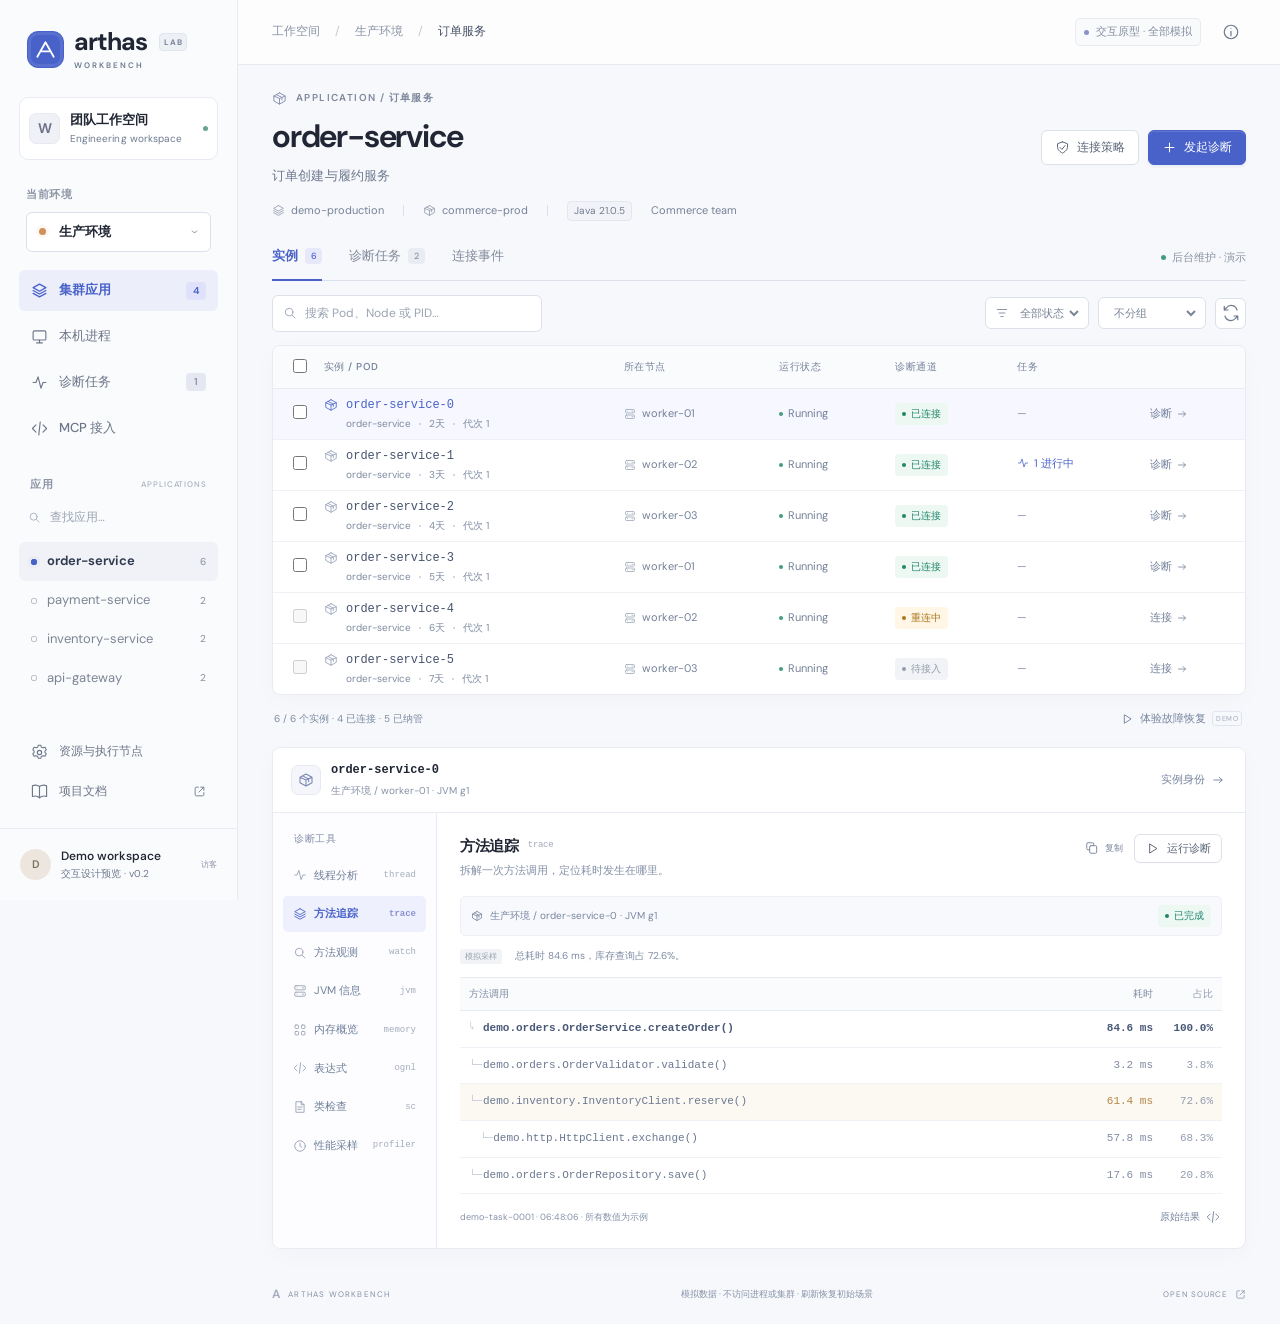
==== ui-prototype/index.html @ f707ab54 "feat: redesign environment-aware diagnostic prototype" ====
<!doctype html>
<html lang="zh-CN">
  <head>
    <meta charset="utf-8" />
    <meta name="viewport" content="width=device-width, initial-scale=1" />
    <meta name="theme-color" content="#f7f8fb" />
    <meta
      name="description"
      content="Arthas Workbench 交互设计原型。多环境 Java 诊断、Pod 连接维护与并行任务。所有数据及操作均为模拟。"
    />
    <meta
      http-equiv="Content-Security-Policy"
      content="default-src 'none'; script-src 'self'; style-src 'self'; font-src 'self'; img-src 'self' data:; connect-src 'none'; base-uri 'none'; form-action 'none'"
    />
    <title>Arthas Workbench · 应用诊断工作台</title>
    <link
      rel="icon"
      href="data:image/svg+xml,%3Csvg xmlns='http://www.w3.org/2000/svg' viewBox='0 0 40 40'%3E%3Crect width='40' height='40' rx='11' fill='%23525cda'/%3E%3Cpath d='m10 27 10-17 10 17M15 20h10' fill='none' stroke='white' stroke-width='3' stroke-linecap='round' stroke-linejoin='round'/%3E%3C/svg%3E"
    />
    <link rel="stylesheet" href="./style.css" />
    <script src="./model.js" defer></script>
    <script src="./app.js" defer></script>
  </head>
  <body>
    <svg
      class="icon-definitions"
      xmlns="http://www.w3.org/2000/svg"
      aria-hidden="true"
    >
      <defs>
        <symbol id="i-grid" viewBox="0 0 24 24">
          <rect x="3.5" y="3.5" width="6" height="6" rx="1.5" />
          <rect x="14.5" y="3.5" width="6" height="6" rx="1.5" />
          <rect x="3.5" y="14.5" width="6" height="6" rx="1.5" />
          <rect x="14.5" y="14.5" width="6" height="6" rx="1.5" />
        </symbol>
        <symbol id="i-layers" viewBox="0 0 24 24">
          <path d="m12 3 9 5-9 5-9-5 9-5Zm-9 9 9 5 9-5M3 16l9 5 9-5" />
        </symbol>
        <symbol id="i-monitor" viewBox="0 0 24 24">
          <rect x="3" y="4" width="18" height="13" rx="2" />
          <path d="M8 21h8m-4-4v4" />
        </symbol>
        <symbol id="i-activity" viewBox="0 0 24 24">
          <path d="M3 12h4l3-8 4 16 3-8h4" />
        </symbol>
        <symbol id="i-link" viewBox="0 0 24 24">
          <path
            d="m10 13 4-4m-6 7-1 1a4.2 4.2 0 0 1-6-6l4-4a4.2 4.2 0 0 1 6 0m2 2 1-1a4.2 4.2 0 0 1 6 6l-4 4a4.2 4.2 0 0 1-6 0"
            transform="translate(1 -1)"
          />
        </symbol>
        <symbol id="i-settings" viewBox="0 0 24 24">
          <path
            d="m10 3-.8 3-2.7 1-2.9-.8-2 3.6 2.1 2.2v2l-2.1 2.2 2 3.6 2.9-.8 2.7 1 .8 3h4l.8-3 2.7-1 2.9.8 2-3.6-2.1-2.2v-2l2.1-2.2-2-3.6-2.9.8-2.7-1L14 3Z"
            transform="translate(1 -1) scale(.92)"
          />
          <circle cx="12" cy="12" r="3" />
        </symbol>
        <symbol id="i-search" viewBox="0 0 24 24">
          <circle cx="10.5" cy="10.5" r="6.5" />
          <path d="m16 16 4.5 4.5" />
        </symbol>
        <symbol id="i-chevron" viewBox="0 0 24 24">
          <path d="m8 10 4 4 4-4" />
        </symbol>
        <symbol id="i-arrow" viewBox="0 0 24 24">
          <path d="M5 12h14m-5-5 5 5-5 5" />
        </symbol>
        <symbol id="i-external" viewBox="0 0 24 24">
          <path
            d="M14 4h6v6m0-6-9 9m-1-9H6a2 2 0 0 0-2 2v12a2 2 0 0 0 2 2h12a2 2 0 0 0 2-2v-4"
          />
        </symbol>
        <symbol id="i-plus" viewBox="0 0 24 24">
          <path d="M12 5v14M5 12h14" />
        </symbol>
        <symbol id="i-play" viewBox="0 0 24 24">
          <path d="m8 5 11 7-11 7Z" />
        </symbol>
        <symbol id="i-close" viewBox="0 0 24 24">
          <path d="m6 6 12 12M6 18 18 6" />
        </symbol>
        <symbol id="i-refresh" viewBox="0 0 24 24">
          <path
            d="M20 8a8 8 0 0 0-14-3L3 8m0-5v5h5m-4 8a8 8 0 0 0 14 3l3-3m0 5v-5h-5"
          />
        </symbol>
        <symbol id="i-check" viewBox="0 0 24 24">
          <path d="m5 12 4 4L19 6" />
        </symbol>
        <symbol id="i-copy" viewBox="0 0 24 24">
          <rect x="8" y="8" width="12" height="13" rx="2" />
          <path d="M15 8V5a2 2 0 0 0-2-2H5a2 2 0 0 0-2 2v8a2 2 0 0 0 2 2h3" />
        </symbol>
        <symbol id="i-box" viewBox="0 0 24 24">
          <path
            d="m12 3 9 5v8l-9 5-9-5V8l9-5Zm0 9v9M3 8l9 4 9-4M7 5.8l9 4.7v4"
          />
        </symbol>
        <symbol id="i-server" viewBox="0 0 24 24">
          <rect x="3" y="3" width="18" height="7" rx="2" />
          <rect x="3" y="14" width="18" height="7" rx="2" />
          <path d="M7 6.5h.01M7 17.5h.01M16 6.5h2M16 17.5h2" />
        </symbol>
        <symbol id="i-clock" viewBox="0 0 24 24">
          <circle cx="12" cy="12" r="9" />
          <path d="M12 7v5l3 2" />
        </symbol>
        <symbol id="i-code" viewBox="0 0 24 24">
          <path d="m7 7-5 5 5 5m10-10 5 5-5 5m-4-14-2 18" />
        </symbol>
        <symbol id="i-file" viewBox="0 0 24 24">
          <path d="M14 3H5v18h14V8l-5-5Zm0 0v5h5M8 12h8m-8 4h6" />
        </symbol>
        <symbol id="i-shield" viewBox="0 0 24 24">
          <path d="m12 3 8 3v6c0 5-8 9-8 9s-8-4-8-9V6l8-3Z" />
          <path d="m8 12 3 3 5-6" />
        </symbol>
        <symbol id="i-info" viewBox="0 0 24 24">
          <circle cx="12" cy="12" r="9" />
          <path d="M12 11v6m0-10h.01" />
        </symbol>
        <symbol id="i-menu" viewBox="0 0 24 24">
          <path d="M4 6h16M4 12h16M4 18h16" />
        </symbol>
        <symbol id="i-filter" viewBox="0 0 24 24">
          <path d="M4 6h16M7 12h10m-7 6h4" />
        </symbol>
        <symbol id="i-stop" viewBox="0 0 24 24">
          <rect x="6" y="6" width="12" height="12" rx="2" />
        </symbol>
        <symbol id="i-book" viewBox="0 0 24 24">
          <path
            d="M12 5v16m0-16C8 2 4 3 2 4v15c3-1 7-1 10 2 3-3 7-3 10-2V4c-2-1-6-2-10 1Z"
          />
        </symbol>
      </defs>
    </svg>
    <a class="skip-link" href="#main">跳到工作区</a>
    <button
      id="nav-scrim"
      class="nav-scrim"
      aria-label="关闭导航"
      hidden
    ></button>
    <aside class="sidebar" id="sidebar" aria-label="工作台导航">
      <a class="brand" href="./index.html" aria-label="Arthas Workbench 首页"
        ><span class="brand-mark"
          ><svg viewBox="0 0 32 32" aria-hidden="true">
            <path d="m7 24 9-16 9 16M11 18h10" /></svg></span
        ><span>arthas<span class="brand-caption">WORKBENCH</span></span
        ><span class="brand-beta">LAB</span></a
      >
      <div class="workspace-select">
        <span class="workspace-avatar">W</span>
        <div>
          <strong>团队工作空间</strong><span>Engineering workspace</span>
        </div>
        <span class="workspace-dot"></span>
      </div>
      <div class="environment-block">
        <label for="environment">当前环境</label>
        <div class="environment-control">
          <span id="environment-dot" class="env-dot"></span
          ><select id="environment" aria-label="切换环境">
            <option value="production">生产环境</option>
            <option value="staging">预发环境</option>
            <option value="development">开发环境</option></select
          ><svg class="icon" aria-hidden="true"><use href="#i-chevron" /></svg>
        </div>
      </div>
      <nav class="primary-nav" aria-label="主要功能">
        <button
          data-page="workspace"
          class="nav-item active"
          aria-current="page"
        >
          <svg class="icon" aria-hidden="true"><use href="#i-layers" /></svg
          ><span>集群应用</span><span class="nav-count">4</span>
        </button>
        <button data-page="local" class="nav-item">
          <svg class="icon" aria-hidden="true"><use href="#i-monitor" /></svg
          ><span>本机进程</span>
        </button>
        <button data-page="tasks" class="nav-item">
          <svg class="icon" aria-hidden="true"><use href="#i-activity" /></svg
          ><span>诊断任务</span
          ><span class="nav-count" id="global-task-count">1</span>
        </button>
        <button data-page="mcp" class="nav-item">
          <svg class="icon" aria-hidden="true"><use href="#i-code" /></svg
          ><span>MCP 接入</span>
        </button>
      </nav>
      <div class="app-navigation" id="app-navigation">
        <div class="sidebar-label">应用 <span>APPLICATIONS</span></div>
        <label class="app-search"
          ><svg class="icon" aria-hidden="true"><use href="#i-search" /></svg
          ><input id="app-search" placeholder="查找应用…" aria-label="查找应用"
        /></label>
        <nav id="app-list" aria-label="当前环境的应用"></nav>
      </div>
      <div class="sidebar-bottom">
        <button class="nav-item" data-page="settings">
          <svg class="icon" aria-hidden="true"><use href="#i-settings" /></svg
          ><span>资源与执行节点</span></button
        ><a
          class="nav-item"
          href="https://github.com/yy568821795-max/arthas-workbench"
          target="_blank"
          rel="noopener noreferrer"
          ><svg class="icon" aria-hidden="true"><use href="#i-book" /></svg
          ><span>项目文档</span
          ><svg class="icon small" aria-hidden="true">
            <use href="#i-external" /></svg
        ></a>
        <div class="profile">
          <span class="avatar">D</span>
          <div>
            <strong>Demo workspace</strong><span>交互设计预览 · v0.2</span>
          </div>
          <span class="profile-badge">访客</span>
        </div>
      </div>
    </aside>
    <div class="shell">
      <header class="topbar">
        <button
          class="icon-button mobile-menu"
          id="mobile-menu"
          aria-label="打开导航"
          aria-expanded="false"
          aria-controls="sidebar"
        >
          <svg class="icon"><use href="#i-menu" /></svg>
        </button>
        <div class="breadcrumbs">
          <span>工作空间</span><span class="crumb-separator">/</span
          ><span id="breadcrumb-context">生产环境</span
          ><span class="crumb-separator">/</span
          ><strong id="breadcrumb-page">订单服务</strong>
        </div>
        <div class="topbar-right">
          <span class="preview-tag"><span></span>交互原型 · 全部模拟</span
          ><button
            class="icon-button"
            id="about-button"
            aria-label="查看原型说明"
            title="原型说明"
          >
            <svg class="icon" aria-hidden="true"><use href="#i-info" /></svg>
          </button>
        </div>
      </header>
      <main id="main" tabindex="-1">
        <section id="workspace-page" class="page">
          <div class="page-heading">
            <div>
              <div class="eyebrow">
                <span class="app-symbol"
                  ><svg class="icon" aria-hidden="true">
                    <use href="#i-box" /></svg></span
                ><span id="application-category">APPLICATION / 订单服务</span>
              </div>
              <h1 id="application-name">order-service</h1>
              <p id="application-description">订单创建、履约与交易流转</p>
            </div>
            <div class="heading-actions">
              <button class="button secondary" id="local-scan-button" hidden>
                <svg class="icon" aria-hidden="true">
                  <use href="#i-refresh" /></svg
                >扫描进程</button
              ><button class="button secondary" id="policy-button">
                <svg class="icon" aria-hidden="true">
                  <use href="#i-shield" /></svg
                >连接策略</button
              ><button class="button primary" id="diagnose-button">
                <svg class="icon" aria-hidden="true"><use href="#i-plus" /></svg
                >发起诊断
              </button>
            </div>
          </div>
          <div class="application-meta" id="application-meta"></div>
          <div class="section-tabs" role="tablist" aria-label="应用内容">
            <button
              id="tab-instances"
              role="tab"
              aria-selected="true"
              aria-controls="instances-panel"
              data-tab="instances"
            >
              实例<span id="pod-count" class="tab-count">6</span></button
            ><button
              id="tab-tasks"
              role="tab"
              aria-selected="false"
              aria-controls="application-tasks-panel"
              tabindex="-1"
              data-tab="tasks"
            >
              诊断任务<span id="app-task-count" class="tab-count"
                >2</span
              ></button
            ><button
              id="tab-events"
              role="tab"
              aria-selected="false"
              aria-controls="events-panel"
              tabindex="-1"
              data-tab="events"
            >
              连接事件</button
            ><span class="tabs-note"
              ><span class="status-dot green"></span>后台维护 · 演示</span
            >
          </div>
          <section
            id="instances-panel"
            role="tabpanel"
            aria-labelledby="tab-instances"
          >
            <div class="instance-toolbar">
              <label class="search-field"
                ><svg class="icon" aria-hidden="true">
                  <use href="#i-search" /></svg
                ><input
                  id="pod-search"
                  placeholder="搜索 Pod、Node 或 PID…"
                  aria-label="搜索实例"
              /></label>
              <div class="toolbar-right">
                <label class="compact-select"
                  ><svg class="icon" aria-hidden="true">
                    <use href="#i-filter" /></svg
                  ><select id="channel-filter" aria-label="筛选连接状态">
                    <option value="all">全部状态</option>
                    <option value="ready">已连接</option>
                    <option value="reconnecting">重连中</option>
                    <option value="discovered">待接入</option>
                  </select></label
                ><label class="compact-select"
                  ><select id="node-group" aria-label="实例分组">
                    <option value="none">不分组</option>
                    <option value="node">按 Node 分组</option>
                  </select></label
                ><button
                  class="icon-button"
                  id="refresh-button"
                  aria-label="刷新模拟实例"
                  title="刷新模拟实例"
                >
                  <svg class="icon" aria-hidden="true">
                    <use href="#i-refresh" />
                  </svg>
                </button>
              </div>
            </div>
            <div class="instance-table-wrap">
              <table class="instance-table">
                <thead>
                  <tr>
                    <th class="selection-cell">
                      <input
                        id="select-all"
                        type="checkbox"
                        aria-label="选择全部可诊断实例"
                      />
                    </th>
                    <th id="instance-column-title">实例 / POD</th>
                    <th>所在节点</th>
                    <th>运行状态</th>
                    <th>诊断通道</th>
                    <th>任务</th>
                    <th><span class="sr-only">操作</span></th>
                  </tr>
                </thead>
                <tbody id="pod-rows"></tbody>
              </table>
            </div>
            <div class="table-footer">
              <span id="instance-summary"></span>
              <div>
                <button class="text-button" id="selected-diagnose" hidden>
                  诊断所选实例</button
                ><button class="text-button" id="scenario-button">
                  <svg class="icon small" aria-hidden="true">
                    <use href="#i-play" /></svg
                  >体验故障恢复<span class="demo-small">DEMO</span>
                </button>
              </div>
            </div>
          </section>
          <section
            id="application-tasks-panel"
            role="tabpanel"
            aria-labelledby="tab-tasks"
            hidden
          >
            <div id="application-tasks" class="task-list"></div>
          </section>
          <section
            id="events-panel"
            role="tabpanel"
            aria-labelledby="tab-events"
            hidden
          >
            <div class="event-heading">
              <strong>连接生命周期</strong
              ><span>后台状态的模拟记录 · 不执行实际重连</span>
            </div>
            <ol class="event-list" id="connection-events"></ol>
          </section>
          <section
            class="diagnostic-workspace"
            id="diagnostic-workspace"
            aria-label="实例诊断工作区"
          >
            <div class="detail-heading">
              <div>
                <span class="detail-icon"
                  ><svg class="icon" aria-hidden="true">
                    <use href="#i-box" /></svg
                ></span>
                <div>
                  <strong id="detail-pod">order-service</strong
                  ><span id="detail-subtitle"></span>
                </div>
              </div>
              <button class="text-button" id="identity-button">
                实例身份<svg class="icon small" aria-hidden="true">
                  <use href="#i-arrow" />
                </svg>
              </button>
            </div>
            <div class="diagnostic-body">
              <aside class="tool-sidebar" aria-label="诊断工具">
                <div class="small-label">诊断工具</div>
                <button data-tool="thread">
                  <svg class="icon" aria-hidden="true">
                    <use href="#i-activity" /></svg
                  >线程分析<span>thread</span></button
                ><button data-tool="trace" class="active">
                  <svg class="icon" aria-hidden="true">
                    <use href="#i-layers" /></svg
                  >方法追踪<span>trace</span></button
                ><button data-tool="watch">
                  <svg class="icon" aria-hidden="true">
                    <use href="#i-search" /></svg
                  >方法观测<span>watch</span></button
                ><button data-tool="jvm">
                  <svg class="icon" aria-hidden="true">
                    <use href="#i-server" /></svg
                  >JVM 信息<span>jvm</span></button
                ><button data-tool="memory">
                  <svg class="icon" aria-hidden="true">
                    <use href="#i-grid" /></svg
                  >内存概览<span>memory</span></button
                ><button data-tool="ognl">
                  <svg class="icon" aria-hidden="true">
                    <use href="#i-code" /></svg
                  >表达式<span>ognl</span></button
                ><button data-tool="sc">
                  <svg class="icon" aria-hidden="true">
                    <use href="#i-file" /></svg
                  >类检查<span>sc</span></button
                ><button data-tool="profiler">
                  <svg class="icon" aria-hidden="true">
                    <use href="#i-clock" /></svg
                  >性能采样<span>profiler</span>
                </button>
              </aside>
              <div class="result-workspace">
                <div id="result-content"></div>
              </div>
            </div>
          </section>
        </section>
        <section id="tasks-page" class="page" hidden>
          <div class="page-heading">
            <div>
              <div class="eyebrow">DIAGNOSTICS</div>
              <h1>诊断任务</h1>
              <p>跨环境追踪每一次诊断，任务始终绑定原始实例。</p>
            </div>
            <span class="subtle-label">浏览器内模拟 · 刷新后重置</span>
          </div>
          <div class="tasks-filters">
            <label class="search-field"
              ><svg class="icon" aria-hidden="true">
                <use href="#i-search" /></svg
              ><input
                id="task-search"
                placeholder="搜索应用、Pod 或工具…"
                aria-label="搜索诊断任务" /></label
            ><select id="task-status-filter" aria-label="筛选任务状态">
              <option value="all">全部任务</option>
              <option value="running">进行中</option>
              <option value="succeeded">已完成</option>
              <option value="cancelled">已取消</option>
              <option value="interrupted">已中断</option>
            </select>
          </div>
          <div id="all-tasks" class="task-list"></div>
          <div id="task-result" class="standalone-result" hidden></div>
        </section>
        <section id="mcp-page" class="page" hidden>
          <div class="page-heading">
            <div>
              <div class="eyebrow">ONE ENDPOINT. EVERY INSTANCE.</div>
              <h1>把诊断带进你的工作流。</h1>
              <p>Web 与 MCP 共用实例与任务。每一次调用都明确指向一个 JVM。</p>
            </div>
            <span class="outline-label">Streamable HTTP</span>
          </div>
          <div class="integration-layout">
            <div class="integration-main">
              <div class="section-title">
                <span class="number-label">01</span>
                <h2>统一接入地址</h2>
              </div>
              <div class="endpoint">
                <code id="mcp-url">https://workbench.example/mcp</code
                ><button
                  class="icon-button"
                  data-copy="mcp-url"
                  aria-label="复制示例 MCP 地址"
                >
                  <svg class="icon" aria-hidden="true">
                    <use href="#i-copy" />
                  </svg>
                </button>
              </div>
              <p class="field-hint">
                示例地址，不是可调用服务。真实部署使用自己的域名和用户凭证。
              </p>
              <div class="section-title">
                <span class="number-label">02</span>
                <h2>客户端配置</h2>
              </div>
              <div class="code-panel">
                <div>
                  <span>HTTP 客户端配置示例</span
                  ><button class="text-button" data-copy="mcp-config">
                    复制配置<svg class="icon small" aria-hidden="true">
                      <use href="#i-copy" />
                    </svg>
                  </button>
                </div>
                <pre id="mcp-config"></pre>
              </div>
              <div class="section-title">
                <span class="number-label">03</span>
                <h2>先发现，再精确诊断</h2>
              </div>
              <p class="body-copy">
                通过实例列表筛选环境和应用，再用不可混淆的实例标识发起诊断。切换网页中的环境不会改变已经提交的
                MCP 任务。
              </p>
              <div class="protocol-example">
                <span>list_instances</span
                ><svg class="icon" aria-hidden="true">
                  <use href="#i-arrow" /></svg
                ><span>instance_id</span
                ><svg class="icon" aria-hidden="true">
                  <use href="#i-arrow" /></svg
                ><span>trace / watch / thread</span>
              </div>
            </div>
            <aside class="integration-aside">
              <svg class="large-icon" aria-hidden="true">
                <use href="#i-shield" />
              </svg>
              <h2>上下文明确，结果可追溯。</h2>
              <p>环境、应用、Pod UID 与 JVM 代次一起确认执行目标。</p>
              <div class="aside-fact">
                <span>传输协议</span><strong>Streamable HTTP</strong>
              </div>
              <div class="aside-fact">
                <span>认证</span><strong>用户 Bearer Token</strong>
              </div>
              <div class="aside-fact">
                <span>交互式 Telnet</span><strong>新 Attach 默认关闭</strong>
              </div>
              <div class="inline-note">
                这里的环境筛选与持久任务是目标设计；运行版接口范围以项目文档为准。
              </div>
            </aside>
          </div>
        </section>
        <section id="settings-page" class="page" hidden>
          <div class="page-heading">
            <div>
              <div class="eyebrow">INFRASTRUCTURE</div>
              <h1>资源与执行节点</h1>
              <p>管理员配置一次，团队在应用工作台中完成诊断。</p>
            </div>
            <span class="outline-label">设计预览</span>
          </div>
          <div class="settings-section">
            <div class="settings-section-heading">
              <div>
                <h2>执行节点</h2>
                <p>
                  执行节点负责建立连接，与 Pod 所在的 Kubernetes Node 分开管理。
                </p>
              </div>
              <span class="subtle-label">模拟注册信息</span>
            </div>
            <table class="plain-table">
              <thead>
                <tr>
                  <th>执行节点</th>
                  <th>访问范围</th>
                  <th>状态</th>
                  <th>部署方式</th>
                </tr>
              </thead>
              <tbody>
                <tr>
                  <td>
                    <strong>cluster-connector-prod</strong
                    ><small>生产诊断执行器</small>
                  </td>
                  <td>demo-production / commerce-prod</td>
                  <td><span class="status green">在线</span></td>
                  <td>团队服务器</td>
                </tr>
                <tr>
                  <td>
                    <strong>cluster-connector-nonprod</strong
                    ><small>测试与预发执行器</small>
                  </td>
                  <td>staging / development</td>
                  <td><span class="status green">在线</span></td>
                  <td>集群访问节点</td>
                </tr>
                <tr>
                  <td>
                    <strong>my-workstation</strong><small>我的本机助手</small>
                  </td>
                  <td>当前用户可访问的 Java 进程</td>
                  <td><span class="status green">在线</span></td>
                  <td>本机程序</td>
                </tr>
              </tbody>
            </table>
          </div>
          <div class="settings-section resource-section">
            <div class="resource-icon">
              <svg class="large-icon" aria-hidden="true">
                <use href="#i-box" />
              </svg>
            </div>
            <div>
              <span class="small-label">统一资源管理</span>
              <h2>arthas-bin.zip</h2>
              <p>
                服务器维护版本与校验信息，执行节点按需下载、校验和缓存。K8s
                文件传输沿用 Perl 管线方向。
              </p>
              <div class="resource-tags">
                <span>版本锁定</span><span>完整性校验</span><span>本地缓存</span
                ><span>Telnet −1</span>
              </div>
            </div>
            <span class="planned-label">待实现</span>
          </div>
          <div class="settings-section">
            <div class="settings-section-heading">
              <div>
                <h2>从发现到诊断</h2>
                <p>已接入目标复用通道，缺少资源时展示明确的准备进度。</p>
              </div>
            </div>
            <div class="setup-sequence">
              <div>
                <span>01</span><strong>识别目标</strong>
                <p>确认 Pod 与 JVM 身份</p>
              </div>
              <div>
                <span>02</span><strong>准备资源</strong>
                <p>按锁定版本下载与校验</p>
              </div>
              <div>
                <span>03</span><strong>连接并验证</strong>
                <p>复用 Arthas 或授权 Attach</p>
              </div>
              <div>
                <span>04</span><strong>维护通道</strong>
                <p>每个纳管实例独立监督</p>
              </div>
            </div>
            <p class="field-hint">
              当前页面仅说明目标设计，不提供伪装成可用的下载、部署或配对按钮。
            </p>
          </div>
        </section>
        <footer class="page-footer">
          <span><span class="footer-mark">A</span> ARTHAS WORKBENCH</span
          ><span>模拟数据 · 不访问进程或集群 · 刷新恢复初始场景</span
          ><a
            href="https://github.com/yy568821795-max/arthas-workbench"
            target="_blank"
            rel="noopener noreferrer"
            >OPEN SOURCE<svg class="icon small" aria-hidden="true">
              <use href="#i-external" /></svg
          ></a>
        </footer>
      </main>
    </div>
    <dialog
      id="diagnose-dialog"
      class="diagnose-dialog"
      aria-labelledby="diagnose-title"
    >
      <form id="diagnose-form">
        <div class="dialog-heading">
          <div>
            <span class="eyebrow">NEW DIAGNOSTIC</span>
            <h2 id="diagnose-title">发起诊断</h2>
          </div>
          <button
            type="button"
            class="icon-button"
            data-close
            aria-label="关闭诊断配置"
          >
            <svg class="icon" aria-hidden="true"><use href="#i-close" /></svg>
          </button>
        </div>
        <div id="diagnose-targets" class="target-summary"></div>
        <label class="form-field"
          >诊断工具<select id="diagnose-tool" name="tool">
            <option value="trace">Trace · 方法调用追踪</option>
            <option value="watch">Watch · 入参与返回值</option>
            <option value="thread">Thread · 线程分析</option>
            <option value="jvm">JVM · 运行信息</option>
            <option value="memory">Memory · 内存概览</option>
            <option value="ognl">OGNL · 表达式求值</option>
            <option value="sc">SC · 类检查</option>
            <option value="profiler">Profiler · 性能采样</option>
          </select></label
        >
        <div id="method-fields">
          <label class="form-field"
            >目标类名<input
              id="class-pattern"
              name="classPattern"
              value="com.example.order.OrderService"
              autocomplete="off"
              spellcheck="false"
          /></label>
          <div class="form-row">
            <label class="form-field"
              >方法名<input
                id="method-pattern"
                name="methodPattern"
                value="createOrder"
                autocomplete="off"
                spellcheck="false" /></label
            ><label class="form-field"
              >等待上限（秒）<input
                id="task-timeout"
                name="timeout"
                type="number"
                min="5"
                max="120"
                value="30"
            /></label>
          </div>
        </div>
        <label class="form-field" id="expression-field" hidden
          >表达式<textarea
            id="expression"
            name="expression"
            rows="3"
            spellcheck="false"
          >
{params, returnObj, throwExp}</textarea
          >
        </label>
        <div class="inline-note">
          <svg class="icon" aria-hidden="true"><use href="#i-info" /></svg
          ><span
            >这是模拟任务，不执行真实诊断。目标在提交时固定；切换环境不会改变任务归属。</span
          >
        </div>
        <p id="diagnose-error" class="form-error" role="alert"></p>
        <div class="dialog-footer">
          <button type="button" class="button secondary" data-close>取消</button
          ><button type="submit" class="button primary">
            <svg class="icon" aria-hidden="true"><use href="#i-play" /></svg
            >开始模拟诊断
          </button>
        </div>
      </form>
    </dialog>
    <dialog id="info-dialog" aria-labelledby="info-title">
      <div class="dialog-heading">
        <div>
          <span class="eyebrow" id="info-eyebrow">WORKSPACE</span>
          <h2 id="info-title"></h2>
        </div>
        <button class="icon-button" data-close aria-label="关闭详情">
          <svg class="icon" aria-hidden="true"><use href="#i-close" /></svg>
        </button>
      </div>
      <div id="info-content"></div>
    </dialog>
    <div id="toast" class="toast" role="status" aria-live="polite" hidden></div>
    <noscript
      ><p class="noscript">
        此交互原型需要启用 JavaScript。所有操作仅在浏览器中模拟。
      </p></noscript
    >
  </body>
</html>
---- ui-prototype/style.css ----
@font-face {
  font-family: DM Sans;
  src: url("./fonts/DM-Sans.ttf") format("truetype");
  font-weight: 100 1000;
  font-display: swap;
}
:root {
  --canvas: #f7f8fb;
  --paper: #fff;
  --sidebar: #fafbfd;
  --ink: #202634;
  --muted: #758094;
  --subtle: #9aa3b3;
  --line: #e8ebf1;
  --line-strong: #dce1e9;
  --accent: #525cda;
  --accent-hover: #424cc7;
  --accent-soft: #eff0fd;
  --green: #21856b;
  --green-soft: #edf8f3;
  --amber: #aa751c;
  --amber-soft: #fff6e5;
  --red: #c65c5c;
  --red-soft: #fceeee;
  --mono: "Cascadia Code", "SFMono-Regular", Consolas, monospace;
  --shadow: 0 6px 24px #25365806;
  --font: "DM Sans", "Microsoft YaHei UI", "PingFang SC", sans-serif;
}
* {
  box-sizing: border-box;
}
body {
  margin: 0;
  font-family: var(--font);
  font-size: 13px;
  line-height: 1.6;
  color: var(--ink);
  background: var(--canvas);
  -webkit-font-smoothing: antialiased;
}
button,
input,
select,
textarea {
  font: inherit;
}
button,
a,
input,
select,
textarea {
  -webkit-tap-highlight-color: transparent;
}
button {
  cursor: pointer;
}
button:disabled {
  cursor: not-allowed;
  opacity: 0.45;
}
a {
  color: inherit;
  text-decoration: none;
}
button {
  color: inherit;
}
input,
select,
textarea {
  color: var(--ink);
}
button:focus-visible,
a:focus-visible,
input:focus-visible,
select:focus-visible,
textarea:focus-visible,
[tabindex]:focus-visible {
  outline: 3px solid #9299f3;
  outline-offset: 3px;
}
button:focus:not(:focus-visible),
main:focus {
  outline: none;
}
input[type="checkbox"] {
  width: 14px;
  height: 14px;
  accent-color: var(--accent);
  cursor: pointer;
}
button,
select,
input {
  transition:
    background 0.15s,
    border-color 0.15s,
    color 0.15s;
}
button svg {
  flex-shrink: 0;
}
::selection {
  background: #dfe2ff;
}
h1,
h2,
h3,
p {
  margin: 0;
}
h1 {
  font-size: 32px;
  line-height: 1.25;
  letter-spacing: -1.2px;
  font-weight: 650;
}
h2 {
  font-size: 17px;
  font-weight: 650;
  letter-spacing: -0.3px;
}
h3 {
  font-size: 14px;
  font-weight: 650;
}
[hidden] {
  display: none !important;
}
.icon-definitions {
  position: absolute;
  width: 0;
  height: 0;
  overflow: hidden;
}
.icon {
  width: 18px;
  height: 18px;
  fill: none;
  stroke: currentColor;
  stroke-width: 1.6;
  stroke-linecap: round;
  stroke-linejoin: round;
  flex-shrink: 0;
}
.icon.small {
  width: 14px;
  height: 14px;
}
.large-icon {
  width: 32px;
  height: 32px;
  fill: none;
  stroke: currentColor;
  stroke-width: 1.35;
  stroke-linecap: round;
  stroke-linejoin: round;
}
.sr-only {
  position: absolute;
  left: 0;
  top: 0;
  width: 1px;
  height: 1px;
  overflow: hidden;
  clip-path: inset(50%);
  white-space: nowrap;
}
.skip-link {
  position: fixed;
  top: -60px;
  left: 250px;
  z-index: 100;
  padding: 12px 20px;
  background: var(--accent);
  color: white;
  border-radius: 8px;
}
.skip-link:focus {
  top: 12px;
}
.sidebar {
  position: fixed;
  inset: 0 auto 0 0;
  width: 238px;
  background: var(--sidebar);
  border-right: 1px solid var(--line);
  z-index: 30;
  display: flex;
  flex-direction: column;
  padding: 29px 19px 0;
}
.brand {
  display: flex;
  align-items: center;
  gap: 10px;
  padding: 0 8px 28px;
  font-size: 25px;
  line-height: 1;
  font-weight: 720;
  letter-spacing: -1px;
}
.brand-mark {
  height: 37px;
  width: 37px;
  display: grid;
  place-items: center;
  border: 1px solid var(--accent);
  border-radius: 11px;
  background: var(--accent);
  color: #fff;
  box-shadow: inset 0 0 0 3px #ffffff17;
}
.brand-mark svg {
  width: 29px;
  height: 29px;
  fill: none;
  stroke: currentColor;
  stroke-width: 2;
  stroke-linecap: round;
  stroke-linejoin: round;
}
.brand-caption {
  display: block;
  font-size: 8px;
  letter-spacing: 2px;
  font-weight: 600;
  color: var(--muted);
  padding-top: 7px;
}
.brand-beta {
  font-size: 8px;
  letter-spacing: 0.8px;
  background: #edf0f5;
  border: 1px solid #e1e5ed;
  border-radius: 4px;
  padding: 4px;
  margin: -15px 0 0 2px;
  color: #798398;
}
.workspace-select {
  display: flex;
  gap: 10px;
  align-items: center;
  padding: 12px 9px;
  border: 1px solid var(--line);
  border-radius: 9px;
  background: white;
  margin-bottom: 24px;
}
.workspace-avatar {
  display: grid;
  place-items: center;
  background: #f0f1f7;
  color: #6e728a;
  border: 1px solid #e9eaf1;
  border-radius: 7px;
  width: 31px;
  height: 31px;
  font-size: 14px;
  font-weight: 650;
}
.workspace-select strong {
  display: block;
  font-size: 11px;
  font-weight: 600;
}
.workspace-select div > span {
  display: block;
  color: var(--muted);
  font-size: 9px;
  letter-spacing: 0.05px;
}
.workspace-dot {
  width: 5px;
  height: 5px;
  background: #65a48d;
  border-radius: 50%;
  margin-left: auto;
}
.environment-block {
  padding: 0 7px;
  margin-bottom: 18px;
}
.environment-block > label,
.sidebar-label {
  font-size: 10px;
  font-weight: 600;
  color: #8c95a5;
  letter-spacing: 0.5px;
}
.environment-control {
  position: relative;
  display: flex;
  align-items: center;
  margin-top: 7px;
  background: white;
  border: 1px solid var(--line-strong);
  border-radius: 6px;
}
.environment-control select {
  background: none;
  border: 0;
  appearance: none;
  width: 100%;
  padding: 9px 25px 9px 32px;
  font-size: 12px;
  font-weight: 600;
  cursor: pointer;
}
.environment-control > .icon {
  position: absolute;
  right: 9px;
  width: 13px;
  pointer-events: none;
  color: var(--muted);
}
.env-dot {
  position: absolute;
  left: 12px;
  width: 7px;
  height: 7px;
  background: #d29059;
  border-radius: 50%;
  box-shadow: 0 0 0 3px #d2905912;
  pointer-events: none;
}
.primary-nav {
  display: grid;
  gap: 5px;
}
.nav-item {
  display: flex;
  align-items: center;
  gap: 11px;
  padding: 10px 12px;
  min-height: 39px;
  width: 100%;
  border: 0;
  border-radius: 6px;
  text-align: left;
  font-size: 12px;
  font-weight: 500;
  background: transparent;
  color: #6d7688;
}
.nav-item > .icon {
  width: 17px;
  height: 17px;
}
.nav-item:hover {
  background: #f0f2f7;
  color: var(--ink);
}
.nav-item.active {
  background: #eceefa;
  color: var(--accent);
  font-weight: 650;
}
.nav-item.active > .icon {
  stroke-width: 1.8;
}
.nav-count {
  margin-left: auto;
  font-size: 10px;
  line-height: 18px;
  min-width: 20px;
  text-align: center;
  background: #e5e8f0;
  border-radius: 4px;
  color: #758096;
}
.active .nav-count {
  color: var(--accent);
  background: #dfe2fa;
}
.nav-item > .small:last-child {
  margin-left: auto;
  width: 13px;
  height: 13px;
}
.app-navigation {
  margin-top: 27px;
  min-height: 110px;
  overflow-y: auto;
}
.sidebar-label {
  display: flex;
  align-items: center;
  justify-content: space-between;
  padding: 0 11px;
}
.sidebar-label > span {
  font-size: 8px;
  font-weight: 500;
  letter-spacing: 0.9px;
  color: #a8afbb;
}
.app-search {
  display: flex;
  gap: 7px;
  margin: 10px 9px 10px;
  align-items: center;
  color: #a4adba;
}
.app-search > .icon {
  width: 13px;
  height: 13px;
}
.app-search input {
  min-width: 0;
  width: 100%;
  border: 0;
  background: transparent;
  font-size: 11px;
  padding: 5px 2px;
  outline-offset: 0;
}
.app-search input::placeholder {
  color: #9aa3b1;
}
.app-link {
  display: flex;
  align-items: center;
  gap: 10px;
  width: 100%;
  border: 0;
  background: transparent;
  text-align: left;
  padding: 9px 12px;
  border-radius: 6px;
  color: #7d8595;
  font-size: 12px;
}
.app-link.active {
  background: #f0f2f7;
  color: #303b4f;
  font-weight: 650;
}
.app-link:hover {
  background: #f0f2f7;
}
.app-indicator {
  width: 6px;
  height: 6px;
  border: 1px solid #b9c2ce;
  border-radius: 2px;
}
.app-link.active .app-indicator {
  background: var(--accent);
  border-color: var(--accent);
  box-shadow: 0 0 0 3px #525cda0a;
}
.app-link .app-quantity {
  margin-left: auto;
  color: #8b93a2;
  font-size: 10px;
  font-weight: 450;
}
.sidebar-bottom {
  margin-top: auto;
  padding-top: 28px;
}
.sidebar-bottom > .nav-item {
  font-size: 11px;
}
.profile {
  display: flex;
  align-items: center;
  gap: 10px;
  margin: 17px -19px 0;
  padding: 18px 20px;
  border-top: 1px solid var(--line);
}
.avatar {
  display: grid;
  place-items: center;
  background: #ece6de;
  color: #817161;
  width: 31px;
  height: 31px;
  border-radius: 50%;
  font-size: 11px;
  font-weight: 600;
}
.profile strong {
  font-size: 11px;
  display: block;
  font-weight: 550;
}
.profile div > span {
  display: block;
  font-size: 9px;
  color: var(--muted);
}
.profile-badge {
  margin-left: auto;
  font-size: 8px;
  color: #8b93a2;
}
.shell {
  margin-left: 238px;
  min-height: 100vh;
}
.topbar {
  height: 65px;
  border-bottom: 1px solid var(--line);
  background: #ffffffbf;
  display: flex;
  align-items: center;
  justify-content: space-between;
  padding: 0 34px;
  gap: 15px;
}
.breadcrumbs {
  display: flex;
  align-items: center;
  gap: 15px;
  font-size: 11px;
  color: #8a94a5;
  min-width: 0;
}
.breadcrumbs strong {
  font-weight: 500;
  color: #485267;
  white-space: nowrap;
  overflow: hidden;
  text-overflow: ellipsis;
}
.crumb-separator {
  color: #c1c8d3;
}
.topbar-right {
  display: flex;
  align-items: center;
  gap: 14px;
  flex-shrink: 0;
}
.preview-tag {
  display: inline-flex;
  align-items: center;
  gap: 7px;
  border: 1px solid var(--line);
  background: #f9fafc;
  color: #8590a1;
  border-radius: 5px;
  padding: 4px 8px;
  font-size: 10px;
  white-space: nowrap;
}
.preview-tag > span {
  width: 5px;
  height: 5px;
  border-radius: 50%;
  background: #8a92c6;
}
.icon-button {
  display: inline-flex;
  align-items: center;
  justify-content: center;
  width: 31px;
  height: 31px;
  padding: 0;
  border: 1px solid transparent;
  border-radius: 6px;
  color: var(--muted);
  background: transparent;
  flex-shrink: 0;
}
.icon-button:hover {
  background: #edf0f6;
  color: var(--ink);
}
.mobile-menu {
  display: none;
}
main {
  padding: 34px 34px 0;
  max-width: 1750px;
  margin: 0 auto;
}
.page {
  animation: appear 0.25s ease-out;
}
.page-heading {
  display: flex;
  align-items: center;
  justify-content: space-between;
  gap: 20px;
  padding-bottom: 19px;
}
.eyebrow {
  display: flex;
  align-items: center;
  gap: 9px;
  color: #8c94a4;
  font-size: 9px;
  font-weight: 600;
  letter-spacing: 1.4px;
  margin-bottom: 10px;
}
.app-symbol {
  color: #8d93b3;
  display: flex;
}
.app-symbol .icon {
  width: 15px;
  height: 15px;
}
.page-heading p {
  font-size: 12px;
  color: var(--muted);
  margin-top: 10px;
  letter-spacing: 0.15px;
}
.heading-actions {
  display: flex;
  align-items: center;
  gap: 9px;
  padding-top: 18px;
}
.button {
  min-height: 35px;
  border: 1px solid transparent;
  border-radius: 6px;
  padding: 7px 13px;
  display: inline-flex;
  align-items: center;
  justify-content: center;
  gap: 7px;
  white-space: nowrap;
  font-size: 11px;
  font-weight: 550;
  line-height: 1.5;
}
.button > .icon {
  width: 15px;
  height: 15px;
}
.button.primary {
  background: var(--accent);
  border-color: var(--accent);
  color: white;
  box-shadow:
    0 2px 3px #525cda15,
    inset 0 1px #ffffff20;
}
.button.primary:hover {
  background: var(--accent-hover);
  border-color: var(--accent-hover);
}
.button.secondary {
  background: var(--paper);
  border-color: var(--line-strong);
  color: #5d677b;
  box-shadow: 0 1px 2px #26365903;
}
.button.secondary:hover {
  background: #f9faff;
  border-color: #b8c0d1;
}
.button.danger {
  background: var(--red-soft);
  border-color: #f1cece;
  color: var(--red);
}
.application-meta {
  display: flex;
  flex-wrap: wrap;
  align-items: center;
  gap: 19px;
  color: #848d9e;
  font-size: 10px;
  margin-bottom: 28px;
}
.application-meta > span {
  display: inline-flex;
  align-items: center;
  gap: 6px;
}
.application-meta .icon {
  width: 13px;
  height: 13px;
  color: #969fb0;
}
.application-meta .meta-divider {
  width: 1px;
  height: 11px;
  background: var(--line-strong);
  gap: 0;
}
.meta-badge {
  border: 1px solid #e4e7ee;
  border-radius: 4px;
  padding: 1px 6px;
  color: #707b90;
  background: #f1f3f8;
  font-size: 9px;
}
.section-tabs {
  display: flex;
  align-items: center;
  gap: 27px;
  border-bottom: 1px solid var(--line-strong);
  margin-bottom: 19px;
  min-height: 42px;
}
.section-tabs > button {
  display: flex;
  gap: 7px;
  align-items: center;
  border: 0;
  border-bottom: 2px solid transparent;
  padding: 10px 0 12px;
  margin-bottom: -1px;
  background: none;
  color: #828b9d;
  font-size: 12px;
  white-space: nowrap;
}
.section-tabs > button[aria-selected="true"] {
  color: var(--accent);
  font-weight: 650;
  border-bottom-color: var(--accent);
}
.tab-count {
  font-family: var(--font);
  font-size: 9px;
  font-weight: 500;
  background: #e9ecf2;
  border-radius: 4px;
  color: #8992a3;
  min-width: 17px;
  padding: 0 4px;
  line-height: 16px;
  text-align: center;
}
.section-tabs > button[aria-selected="true"] .tab-count {
  color: var(--accent);
  background: #e7e9fb;
}
.tabs-note {
  display: flex;
  align-items: center;
  gap: 6px;
  margin-left: auto;
  color: #8993a4;
  font-size: 10px;
}
.status-dot {
  display: inline-block;
  width: 5px;
  height: 5px;
  border-radius: 50%;
  background: #a6afbd;
  flex-shrink: 0;
}
.status-dot.green {
  background: #439d7c;
}
.status-dot.amber {
  background: #d09c49;
}
.instance-toolbar {
  display: flex;
  align-items: center;
  justify-content: space-between;
  gap: 12px;
  margin-bottom: 13px;
}
.search-field {
  display: flex;
  align-items: center;
  gap: 8px;
  min-width: 120px;
  width: 270px;
  border: 1px solid var(--line-strong);
  border-radius: 6px;
  background: white;
  padding: 0 10px;
  color: #9aa4b5;
}
.search-field > .icon {
  width: 14px;
  height: 14px;
}
.search-field input {
  padding: 8px 0;
  border: 0;
  outline-offset: 0;
  background: none;
  font-size: 11px;
  min-width: 0;
  width: 100%;
}
.search-field input::placeholder {
  color: #9ba4b3;
}
.toolbar-right {
  display: flex;
  align-items: center;
  gap: 9px;
}
.compact-select {
  display: flex;
  align-items: center;
  gap: 5px;
  color: #8490a2;
  border: 1px solid var(--line-strong);
  background: #fff;
  border-radius: 6px;
  padding: 0 6px 0 9px;
}
.compact-select > .icon {
  width: 14px;
  height: 14px;
}
.compact-select select {
  background: transparent;
  border: 0;
  padding: 7px 2px;
  font-size: 10px;
  color: #7a8597;
  cursor: pointer;
}
.toolbar-right > .icon-button {
  border-color: var(--line-strong);
  background: white;
  width: 31px;
  height: 31px;
}
.instance-table-wrap {
  background: white;
  border: 1px solid var(--line);
  border-radius: 8px;
  overflow: auto;
  box-shadow: var(--shadow);
}
table {
  border-collapse: collapse;
  width: 100%;
  text-align: left;
}
.instance-table {
  min-width: 760px;
  table-layout: auto;
}
.instance-table thead {
  background: #fafbfd;
}
.instance-table th {
  font-size: 9px;
  font-weight: 550;
  letter-spacing: 0.45px;
  color: #8b95a6;
  padding: 12px 12px;
  border-bottom: 1px solid var(--line);
  white-space: nowrap;
}
.instance-table td {
  padding: 13px 12px;
  border-bottom: 1px solid #eff1f5;
  font-size: 11px;
  color: #6d788e;
  vertical-align: middle;
  white-space: nowrap;
}
.instance-table tbody tr:last-child td {
  border-bottom: 0;
}
.instance-table .selection-cell {
  width: 38px;
  padding-left: 16px;
  padding-right: 2px;
}
.instance-table tbody tr.selected {
  background: #f6f7ff;
}
.instance-table tbody tr:hover {
  background: #f9faff;
}
.instance-table tbody tr.selected:hover {
  background: #f3f4fe;
}
.pod-name-button {
  display: flex;
  align-items: center;
  gap: 8px;
  border: 0;
  padding: 0;
  background: none;
  text-align: left;
  color: #404a61;
  font-size: 11px;
  font-family: var(--mono);
  font-weight: 500;
  line-height: 1.5;
}
.pod-name-button > .icon {
  width: 14px;
  height: 14px;
  color: #929db7;
  stroke-width: 1.4;
}
.selected .pod-name-button {
  color: var(--accent);
}
.selected .pod-name-button > .icon {
  color: var(--accent);
}
.pod-secondary {
  display: flex;
  gap: 8px;
  align-items: center;
  color: #a2aaba;
  font-size: 9px;
  margin-top: 4px;
  padding-left: 22px;
}
.pod-secondary .tiny-separator {
  width: 2px;
  height: 2px;
  border-radius: 50%;
  background: #c6ccd6;
}
.node-label {
  display: flex;
  align-items: center;
  gap: 6px;
  color: #778398;
  font-size: 10px;
}
.node-label > .icon {
  width: 12px;
  height: 12px;
  color: #9da8b8;
}
.running-state {
  display: flex;
  align-items: center;
  gap: 5px;
  font-size: 10px;
  color: #8792a2;
}
.running-state > .status-dot {
  width: 4px;
  height: 4px;
}
.status {
  display: inline-flex;
  align-items: center;
  gap: 5px;
  font-size: 9px;
  line-height: 1.6;
  padding: 3px 7px;
  border-radius: 4px;
  white-space: nowrap;
  font-weight: 500;
}
.status:before {
  content: "";
  display: block;
  width: 4px;
  height: 4px;
  border-radius: 50%;
  background: currentColor;
}
.status.green {
  color: var(--green);
  background: var(--green-soft);
}
.status.amber {
  color: var(--amber);
  background: var(--amber-soft);
}
.status.gray {
  color: #939bad;
  background: #f2f3f7;
}
.status.red {
  color: var(--red);
  background: var(--red-soft);
}
.status.blue {
  color: var(--accent);
  background: var(--accent-soft);
}
.task-cell {
  font-size: 10px;
  display: inline-flex;
  align-items: center;
  gap: 5px;
  color: #848da2;
}
.task-cell.active {
  color: var(--accent);
}
.task-cell > .icon {
  width: 12px;
  height: 12px;
}
.row-action {
  border: 0;
  background: none;
  font-size: 10px;
  color: #8a94a6;
  padding: 4px;
  display: inline-flex;
  gap: 4px;
  align-items: center;
}
.row-action:hover {
  color: var(--accent);
}
.row-action > .icon {
  width: 12px;
  height: 12px;
}
.group-row td {
  background: #f7f9fc;
  font-size: 9px !important;
  padding: 7px 16px !important;
  color: #7e8aa0 !important;
}
.table-footer {
  display: flex;
  align-items: center;
  justify-content: space-between;
  gap: 10px;
  padding: 13px 2px 23px;
  color: #9ba4b3;
  font-size: 9px;
}
.table-footer > div {
  display: flex;
  align-items: center;
  gap: 15px;
}
.text-button {
  display: inline-flex;
  gap: 6px;
  align-items: center;
  border: 0;
  background: none;
  padding: 2px;
  color: #8791a5;
  font-size: 10px;
  line-height: 1.6;
}
.text-button:hover {
  color: var(--accent);
}
.demo-small {
  font-size: 7px;
  letter-spacing: 0.5px;
  color: #a1a8ba;
  border: 1px solid #e1e5ee;
  padding: 1px 3px;
  border-radius: 3px;
}
.diagnostic-workspace {
  background: white;
  border: 1px solid var(--line);
  border-radius: 9px;
  overflow: hidden;
  box-shadow: var(--shadow);
  margin-bottom: 10px;
}
.detail-heading {
  display: flex;
  align-items: center;
  justify-content: space-between;
  padding: 16px 19px;
  border-bottom: 1px solid var(--line);
  gap: 10px;
  background: #fff;
}
.detail-heading > div {
  display: flex;
  align-items: center;
  gap: 10px;
  min-width: 0;
}
.detail-icon {
  width: 30px;
  height: 30px;
  border-radius: 7px;
  display: grid;
  place-items: center;
  border: 1px solid #e7eaf4;
  background: #f5f6fb;
  color: #7c88b2;
  flex-shrink: 0;
}
.detail-icon .icon {
  width: 16px;
  height: 16px;
}
.detail-heading strong {
  font-family: var(--mono);
  font-size: 11px;
  font-weight: 550;
  display: block;
  overflow-wrap: anywhere;
}
.detail-heading #detail-subtitle {
  display: block;
  font-size: 9px;
  color: #98a1b1;
  margin-top: 2px;
}
.detail-heading > .text-button {
  white-space: nowrap;
}
.diagnostic-body {
  display: grid;
  grid-template-columns: 164px minmax(0, 1fr);
  min-height: 370px;
}
.tool-sidebar {
  padding: 18px 10px;
  border-right: 1px solid var(--line);
  background: #fdfdff;
}
.small-label {
  font-size: 9px;
  color: #9ba3b3;
  letter-spacing: 0.7px;
  font-weight: 550;
}
.tool-sidebar > .small-label {
  padding: 0 11px 11px;
}
.tool-sidebar > button {
  display: flex;
  align-items: center;
  gap: 7px;
  border: 0;
  background: none;
  width: 100%;
  padding: 9px 10px;
  font-size: 10px;
  color: #7f899b;
  border-radius: 5px;
  text-align: left;
  white-space: nowrap;
  margin-bottom: 3px;
}
.tool-sidebar > button > .icon {
  width: 14px;
  height: 14px;
  color: #969fb3;
  stroke-width: 1.5;
}
.tool-sidebar > button > span {
  margin-left: auto;
  font-size: 8px;
  font-family: var(--mono);
  color: #a4adbd;
}
.tool-sidebar > button.active {
  color: var(--accent);
  background: #eef0fd;
  font-weight: 600;
}
.tool-sidebar > button.active > .icon {
  color: var(--accent);
}
.tool-sidebar > button.active > span {
  color: #8a91cd;
}
.tool-sidebar > button:hover {
  background: #f0f2f9;
}
.result-workspace {
  padding: 21px 23px;
  min-width: 0;
}
.result-heading {
  display: flex;
  align-items: flex-start;
  justify-content: space-between;
  gap: 10px;
  margin-bottom: 17px;
}
.result-heading h2 {
  font-size: 15px;
  font-weight: 650;
  display: flex;
  align-items: center;
  gap: 9px;
}
.tool-code {
  font-family: var(--mono);
  font-size: 9px;
  font-weight: 400;
  color: #a0a8b9;
}
.result-heading p {
  font-size: 10px;
  color: #9ba4b3;
  margin-top: 4px;
}
.result-heading-actions {
  display: flex;
  align-items: center;
  gap: 9px;
}
.result-heading-actions .button {
  min-height: 29px;
  font-size: 10px;
  padding: 5px 10px;
}
.result-heading-actions > .text-button {
  font-size: 9px;
  white-space: nowrap;
}
.task-tabs {
  display: flex;
  gap: 6px;
  overflow: auto;
  border-bottom: 1px solid var(--line);
  padding-bottom: 9px;
  margin-bottom: 17px;
}
.task-tab {
  border: 1px solid var(--line);
  border-radius: 5px;
  display: flex;
  align-items: center;
  gap: 6px;
  background: #fff;
  color: #8f98a9;
  padding: 5px 8px;
  font-family: var(--mono);
  font-size: 9px;
  white-space: nowrap;
}
.task-tab.active {
  background: #f4f5ff;
  border-color: #dfe2fa;
  color: var(--accent);
}
.result-target-line {
  display: flex;
  align-items: center;
  gap: 7px;
  font-size: 9px;
  color: #8c96a9;
  background: #f8f9fc;
  border: 1px solid #eef0f5;
  padding: 8px 10px;
  border-radius: 5px;
  margin-bottom: 12px;
  overflow-wrap: anywhere;
}
.result-target-line > .icon {
  width: 12px;
  height: 12px;
  flex-shrink: 0;
}
.result-target-line .result-target-copy {
  min-width: 0;
}
.result-target-line .status {
  margin-left: auto;
}
.result-summary {
  display: flex;
  align-items: center;
  flex-wrap: wrap;
  gap: 13px;
  font-size: 9px;
  color: #9ca5b6;
  margin-bottom: 13px;
}
.result-summary strong {
  color: #73819b;
  font-weight: 500;
}
.result-summary .sample-badge {
  color: #979fb0;
  background: #f1f3f7;
  border-radius: 3px;
  padding: 1px 5px;
  font-size: 8px;
}
.trace-table {
  font-family: var(--mono);
  font-size: 10px;
  min-width: 530px;
}
.trace-table th {
  font-family: var(--font);
  font-size: 9px;
  color: #9aa4b6;
  font-weight: 500;
  padding: 8px 9px;
  background: #fafbfd;
  border-top: 1px solid var(--line);
  border-bottom: 1px solid var(--line);
}
.trace-table td {
  padding: 10px 9px;
  color: #6b7891;
  border-bottom: 1px solid #f0f2f7;
  white-space: nowrap;
}
.trace-table tbody tr:first-child td {
  color: #4a5878;
  font-weight: 550;
}
.trace-table td:first-child {
  position: relative;
  max-width: 500px;
  overflow: hidden;
  text-overflow: ellipsis;
}
.tree-indent {
  display: inline-block;
  min-width: 14px;
  color: #c1c8d7;
  font-family: var(--mono);
  white-space: pre;
}
.trace-table .time-cell {
  color: #7f8ba2;
  text-align: right;
  width: 72px;
}
.trace-table .percent-cell {
  color: #939db1;
  text-align: right;
  width: 60px;
}
.trace-table .slow-row {
  background: #fcf9f3;
}
.trace-table .slow-row .time-cell {
  color: #b48441;
}
.result-table-scroll {
  overflow: auto;
}
.result-footnote {
  display: flex;
  align-items: center;
  justify-content: space-between;
  gap: 10px;
  color: #a4adbc;
  font-size: 8px;
  margin-top: 13px;
}
.result-footnote > .text-button {
  font-size: 9px;
}
.raw-result {
  margin: 14px 0 0;
  max-height: 320px;
  overflow: auto;
  padding: 14px;
  background: #f7f8fc;
  border: 1px solid var(--line);
  border-radius: 5px;
  color: #73809b;
  font-family: var(--mono);
  font-size: 10px;
  white-space: pre-wrap;
  overflow-wrap: anywhere;
}
.empty-state {
  text-align: center;
  padding: 40px 16px;
  color: #8e98ab;
}
.empty-state > .large-icon {
  margin-bottom: 12px;
  color: #b2bad0;
}
.empty-state h3 {
  font-size: 13px;
  color: #727e95;
  margin-bottom: 7px;
}
.empty-state p {
  font-size: 11px;
  max-width: 440px;
  margin: 0 auto 17px;
}
.empty-state.compact {
  padding: 22px;
}
.state-message {
  padding: 19px;
  background: #fafbfe;
  border: 1px dashed #dde2ee;
  border-radius: 6px;
  margin: 17px 0;
  color: #8a95a9;
  font-size: 11px;
  display: flex;
  align-items: center;
  gap: 12px;
}
.state-message strong {
  display: block;
  color: #697691;
  margin-bottom: 3px;
  font-weight: 550;
}
.state-message .button {
  margin-left: auto;
}
.spinner {
  display: inline-block;
  width: 14px;
  height: 14px;
  border: 1.5px solid #dfe3f1;
  border-top-color: var(--accent);
  border-radius: 50%;
  animation: spin 1s linear infinite;
  flex-shrink: 0;
}
.result-key-values {
  display: grid;
  grid-template-columns: 1fr 1fr;
  gap: 0 22px;
}
.key-value {
  display: flex;
  justify-content: space-between;
  gap: 12px;
  padding: 11px 0;
  border-bottom: 1px solid var(--line);
  font-size: 10px;
  color: #9aa4b4;
}
.key-value strong {
  font-family: var(--mono);
  font-weight: 450;
  color: #66748e;
  overflow-wrap: anywhere;
  text-align: right;
}
.plain-table {
  font-size: 11px;
}
.plain-table th {
  color: #99a2b3;
  font-weight: 500;
  font-size: 10px;
  padding: 11px 13px;
  border-bottom: 1px solid var(--line);
  background: #fafbfd;
}
.plain-table td {
  padding: 12px 13px;
  border-bottom: 1px solid var(--line);
  color: #758198;
}
.plain-table td strong {
  display: block;
  font-weight: 550;
  color: #55637b;
  font-size: 11px;
}
.plain-table td small {
  display: block;
  color: #9ca5b5;
  font-size: 9px;
  margin-top: 3px;
}
.plain-table tbody tr:last-child td {
  border-bottom: 0;
}
.thread-name {
  font-family: var(--mono);
  font-size: 10px;
}
.stack-details {
  margin-top: 5px;
  font-size: 9px;
  color: #9ba3b6;
}
.stack-details summary {
  cursor: pointer;
  display: inline-block;
  color: #8c96b0;
}
.stack-details pre {
  white-space: pre-wrap;
  overflow-wrap: anywhere;
  font: 9px/1.7 var(--mono);
  background: #f7f8fc;
  padding: 10px;
  border-radius: 4px;
  max-width: 450px;
}
.watch-sample {
  border: 1px solid var(--line);
  border-radius: 6px;
  overflow: hidden;
  margin-top: 10px;
}
.watch-sample header {
  display: flex;
  justify-content: space-between;
  background: #fafbfd;
  padding: 8px 11px;
  font-size: 9px;
  color: #9ca5b7;
}
.watch-sample pre,
.value-result {
  margin: 0;
  padding: 13px;
  color: #657593;
  font: 10px/1.9 var(--mono);
  white-space: pre-wrap;
  overflow-wrap: anywhere;
}
.value-result {
  background: #f8f9fc;
  border: 1px solid var(--line);
  border-radius: 6px;
}
.class-row {
  padding: 13px 9px;
  border-bottom: 1px solid var(--line);
  font: 10px var(--mono);
  color: #75849c;
}
.class-row span {
  display: block;
  font: 9px var(--font);
  color: #a3acbb;
  margin-top: 5px;
}
.task-list {
  background: white;
  border: 1px solid var(--line);
  border-radius: 8px;
  overflow: hidden;
  margin-bottom: 22px;
}
.task-list-row {
  display: grid;
  grid-template-columns: 36px minmax(190px, 1fr) 100px 110px 100px 95px;
  align-items: center;
  gap: 13px;
  padding: 17px 19px;
  border-bottom: 1px solid var(--line);
  font-size: 10px;
}
.task-list-row:last-child {
  border-bottom: 0;
}
.task-list-icon {
  display: grid;
  place-items: center;
  width: 30px;
  height: 30px;
  border: 1px solid var(--line);
  border-radius: 7px;
  color: #8b96ad;
  background: #fafbfe;
}
.task-list-icon > .icon {
  width: 15px;
  height: 15px;
}
.task-list-row h3 {
  font-size: 11px;
  font-weight: 600;
}
.task-list-row p {
  font-size: 9px;
  color: #9ba5b7;
  margin-top: 4px;
  font-family: var(--mono);
  overflow-wrap: anywhere;
}
.task-list-row > .task-env {
  font-size: 9px;
  color: #8a95a9;
}
.task-list-row time {
  font-size: 9px;
  color: #9ca5b6;
}
.task-list-actions {
  display: flex;
  gap: 8px;
  justify-content: flex-end;
}
.task-list-actions button {
  font-size: 10px;
}
.tasks-filters {
  display: flex;
  gap: 12px;
  justify-content: space-between;
  margin: 19px 0;
}
.tasks-filters > select {
  background: white;
  border: 1px solid var(--line-strong);
  border-radius: 6px;
  padding: 6px 11px;
  font-size: 11px;
  color: #8590a3;
}
.standalone-result {
  background: white;
  padding: 23px;
  border: 1px solid var(--line);
  border-radius: 8px;
  margin: 22px 0;
}
.event-heading {
  display: flex;
  align-items: center;
  justify-content: space-between;
  padding: 4px 0 17px;
  font-size: 12px;
  color: #71809b;
}
.event-heading span {
  font-size: 10px;
  color: #99a4b7;
}
.event-list {
  list-style: none;
  margin: 0 0 22px;
  padding: 8px 20px;
  background: white;
  border: 1px solid var(--line);
  border-radius: 8px;
}
.event-list li {
  position: relative;
  display: flex;
  gap: 17px;
  padding: 17px 0;
}
.event-list li + li {
  border-top: 1px solid #f1f3f7;
}
.event-dot {
  margin-top: 7px;
  width: 6px;
  height: 6px;
  background: #b1b9c9;
  border-radius: 50%;
  flex-shrink: 0;
}
.event-dot.success {
  background: #6aa68e;
}
.event-dot.warning {
  background: #d9a765;
}
.event-list strong {
  font-size: 11px;
  font-weight: 550;
  color: #687792;
}
.event-list p {
  font-size: 10px;
  color: #a0a9b8;
  margin-top: 3px;
}
.event-list time {
  margin-left: auto;
  color: #a3acbc;
  font-size: 9px;
  white-space: nowrap;
}
.subtle-label {
  font-size: 10px;
  color: #a0a9b9;
}
.outline-label {
  font-size: 10px;
  border: 1px solid var(--line-strong);
  border-radius: 5px;
  padding: 5px 10px;
  color: #8e98aa;
  white-space: nowrap;
}
.integration-layout {
  display: grid;
  grid-template-columns: minmax(0, 1fr) 290px;
  gap: 36px;
  margin: 23px 0 30px;
}
.integration-main {
  background: white;
  border: 1px solid var(--line);
  padding: 27px;
  border-radius: 9px;
}
.section-title {
  display: flex;
  align-items: center;
  gap: 11px;
  margin-bottom: 15px;
}
.section-title:not(:first-child) {
  margin-top: 30px;
}
.section-title h2 {
  font-size: 13px;
  color: #65728a;
}
.number-label {
  font-size: 10px;
  font-family: var(--mono);
  color: #afb7c7;
}
.endpoint {
  display: flex;
  justify-content: space-between;
  align-items: center;
  background: #f7f8fd;
  border: 1px solid #e8ebf4;
  border-radius: 6px;
  padding: 10px 12px;
  gap: 12px;
}
.endpoint code {
  font-family: var(--mono);
  font-size: 12px;
  color: #7884a3;
  overflow-wrap: anywhere;
  min-width: 0;
}
.field-hint {
  font-size: 10px;
  color: #a1aabc;
  margin-top: 10px;
  line-height: 1.8;
}
.code-panel {
  border: 1px solid #e5e8f0;
  border-radius: 7px;
  overflow: hidden;
}
.code-panel > div {
  display: flex;
  align-items: center;
  justify-content: space-between;
  background: #f6f8fc;
  padding: 9px 13px;
  font-size: 10px;
  color: #97a2b6;
  border-bottom: 1px solid #e8ebf2;
}
.code-panel pre {
  padding: 17px;
  margin: 0;
  font: 11px/1.9 var(--mono);
  color: #6d7c99;
  overflow: auto;
  background: #fcfdff;
}
.body-copy {
  font-size: 11px;
  color: #8c97ab;
  line-height: 1.9;
}
.protocol-example {
  display: flex;
  gap: 10px;
  align-items: center;
  padding: 17px 0 0;
  color: #909bb2;
  flex-wrap: wrap;
}
.protocol-example > span {
  border: 1px solid var(--line);
  background: #fafbfd;
  padding: 5px 8px;
  border-radius: 4px;
  font-family: var(--mono);
  font-size: 9px;
}
.protocol-example > .icon {
  width: 13px;
  height: 13px;
}
.integration-aside {
  padding: 30px 23px;
  background: #eff1f8;
  border: 1px solid #e9ecf4;
  border-radius: 9px;
  align-self: start;
}
.integration-aside > .large-icon {
  color: #919cc5;
  margin-bottom: 18px;
}
.integration-aside h2 {
  font-size: 18px;
  line-height: 1.7;
  color: #63708c;
  letter-spacing: -0.4px;
}
.integration-aside > p {
  font-size: 11px;
  line-height: 1.9;
  margin: 12px 0 26px;
  color: #8b96ad;
}
.aside-fact {
  display: flex;
  align-items: center;
  justify-content: space-between;
  gap: 10px;
  padding: 12px 0;
  border-bottom: 1px solid #dfe4ef;
  font-size: 10px;
  color: #98a3b7;
}
.aside-fact strong {
  font-size: 10px;
  color: #7886a3;
  font-weight: 550;
}
.inline-note {
  display: flex;
  align-items: flex-start;
  gap: 8px;
  padding: 12px 13px;
  background: #f5f7fb;
  border-radius: 6px;
  color: #929db0;
  font-size: 10px;
  line-height: 1.9;
}
.inline-note > .icon {
  width: 14px;
  height: 14px;
  margin-top: 2px;
  flex-shrink: 0;
}
.integration-aside > .inline-note {
  background: #e8ecf5;
  margin-top: 22px;
  color: #8d99b0;
  padding: 12px;
}
.settings-section {
  border: 1px solid var(--line);
  border-radius: 9px;
  background: white;
  margin: 22px 0;
  overflow: auto;
}
.settings-section-heading {
  padding: 22px 23px;
  display: flex;
  align-items: center;
  justify-content: space-between;
  gap: 20px;
}
.settings-section h2 {
  font-size: 14px;
  color: #69778f;
}
.settings-section p {
  font-size: 11px;
  color: #9aa5b8;
  margin-top: 6px;
}
.settings-section > .plain-table {
  min-width: 640px;
}
.resource-section {
  padding: 25px;
  display: flex;
  align-items: flex-start;
  gap: 22px;
}
.resource-icon {
  display: grid;
  place-items: center;
  background: #f4f5fb;
  border: 1px solid #e9ecf4;
  border-radius: 13px;
  width: 63px;
  height: 63px;
  color: #98a2c5;
  flex-shrink: 0;
}
.resource-section h2 {
  font: 17px var(--mono);
  margin-top: 6px;
}
.resource-section p {
  max-width: 600px;
}
.resource-tags {
  display: flex;
  gap: 8px;
  margin-top: 13px;
  flex-wrap: wrap;
}
.resource-tags > span {
  font-size: 9px;
  color: #98a3b8;
  background: #f4f6fa;
  border: 1px solid #e9edf4;
  border-radius: 4px;
  padding: 3px 7px;
}
.planned-label {
  margin-left: auto;
  white-space: nowrap;
  font-size: 9px;
  padding: 3px 8px;
  border-radius: 4px;
  color: #aa945f;
  background: #faf6e9;
}
.setup-sequence {
  display: grid;
  grid-template-columns: repeat(4, 1fr);
  padding: 10px 25px 20px;
  gap: 20px;
}
.setup-sequence > div {
  border-left: 1px solid #e3e7f0;
  padding-left: 17px;
}
.setup-sequence span {
  display: block;
  font: 11px var(--mono);
  color: #a6afc0;
  margin-bottom: 8px;
}
.setup-sequence strong {
  font-size: 12px;
  color: #7c8aa4;
  font-weight: 550;
}
.setup-sequence p {
  font-size: 10px;
}
.settings-section > .field-hint {
  padding: 0 25px 22px;
  margin: 0;
}
.page-footer {
  display: flex;
  align-items: center;
  justify-content: space-between;
  gap: 15px;
  padding: 28px 0 22px;
  color: #a4adbc;
  font-size: 8px;
}
.page-footer > span:first-child {
  font-size: 8px;
  letter-spacing: 1.2px;
  display: flex;
  align-items: center;
  gap: 7px;
  white-space: nowrap;
}
.footer-mark {
  font-size: 12px;
  font-weight: 650;
  line-height: 1;
  color: #a4adbf;
}
.page-footer > a {
  display: flex;
  align-items: center;
  gap: 7px;
  font-size: 8px;
  letter-spacing: 0.8px;
}
.page-footer .icon {
  width: 11px;
  height: 11px;
}
dialog {
  border: 1px solid #dfe4ef;
  padding: 26px;
  border-radius: 12px;
  background: #fff;
  color: var(--ink);
  width: min(560px, calc(100% - 32px));
  max-height: calc(100dvh - 50px);
  overflow: auto;
  box-shadow: 0 25px 100px #1b284f26;
}
dialog::backdrop {
  background: #17223d4d;
  backdrop-filter: blur(3px);
}
.dialog-heading {
  display: flex;
  align-items: flex-start;
  justify-content: space-between;
  gap: 15px;
  margin-bottom: 22px;
}
.dialog-heading .eyebrow {
  font-size: 8px;
  margin-bottom: 6px;
}
.dialog-heading h2 {
  font-size: 22px;
  color: #485570;
}
.dialog-heading > .icon-button {
  margin-top: -5px;
  margin-right: -5px;
}
.form-field {
  display: flex;
  flex-direction: column;
  gap: 7px;
  font-size: 11px;
  color: #7a879e;
  margin: 16px 0;
}
.form-field input,
.form-field select,
.form-field textarea {
  padding: 9px 11px;
  border: 1px solid var(--line-strong);
  border-radius: 5px;
  background: #fff;
  font-size: 12px;
  min-width: 0;
  width: 100%;
}
.form-field input,
.form-field textarea {
  font-family: var(--mono);
  font-size: 11px;
}
.form-field textarea {
  resize: vertical;
  min-height: 70px;
}
.form-row {
  display: grid;
  grid-template-columns: 1fr 130px;
  gap: 15px;
}
.form-row .form-field {
  margin-top: 0;
}
.dialog-footer {
  display: flex;
  justify-content: flex-end;
  gap: 9px;
  border-top: 1px solid var(--line);
  padding-top: 20px;
  margin-top: 22px;
}
.target-summary {
  font-size: 10px;
  background: #f5f6fc;
  border: 1px solid #e9ecf5;
  border-radius: 6px;
  padding: 12px;
  color: #7a88a4;
  overflow-wrap: anywhere;
}
.target-summary strong {
  display: block;
  font-size: 11px;
  color: #647294;
  margin-bottom: 3px;
}
.target-summary code {
  font: 9px var(--mono);
  display: block;
  margin-top: 3px;
}
.form-error {
  color: var(--red);
  font-size: 11px;
  margin-top: 10px;
}
.toast {
  position: fixed;
  bottom: 25px;
  left: calc(50% + 119px);
  transform: translateX(-50%);
  padding: 12px 19px;
  border: 1px solid #dfe4ef;
  border-radius: 8px;
  background: #fff;
  color: #687691;
  font-size: 12px;
  box-shadow: 0 8px 40px #22365a20;
  z-index: 110;
  max-width: calc(100vw - 30px);
  text-align: center;
  animation: appear 0.2s;
}
.policy-option {
  display: flex;
  gap: 12px;
  align-items: flex-start;
  border: 1px solid var(--line);
  border-radius: 7px;
  padding: 14px;
  margin: 10px 0;
  cursor: pointer;
}
.policy-option:has(input:checked) {
  border-color: #b6bcf0;
  background: #f7f7ff;
}
.policy-option input {
  accent-color: var(--accent);
  margin-top: 4px;
}
.policy-option strong {
  font-size: 12px;
  color: #6a7790;
  display: block;
}
.policy-option p {
  font-size: 10px;
  line-height: 1.8;
  color: #97a2b6;
  margin-top: 4px;
}
.info-copy p {
  font-size: 12px;
  line-height: 1.9;
  color: #8996ac;
  margin-bottom: 13px;
}
.identity-grid {
  display: grid;
  grid-template-columns: 115px minmax(0, 1fr);
  gap: 0;
  font-size: 11px;
}
.identity-grid dt,
.identity-grid dd {
  padding: 11px 0;
  border-bottom: 1px solid var(--line);
  margin: 0;
}
.identity-grid dt {
  color: #9aa5b7;
}
.identity-grid dd {
  font-family: var(--mono);
  font-size: 10px;
  color: #71809c;
  overflow-wrap: anywhere;
}
.scenario-options {
  display: grid;
  gap: 11px;
}
.scenario-option {
  display: flex;
  align-items: center;
  gap: 13px;
  border: 1px solid var(--line);
  border-radius: 7px;
  background: #fff;
  padding: 16px;
  text-align: left;
}
.scenario-option:hover {
  border-color: #c7cdef;
  background: #fafaff;
}
.scenario-option > .icon {
  color: #98a3bd;
  width: 22px;
  height: 22px;
}
.scenario-option strong {
  display: block;
  font-size: 12px;
  color: #71809a;
}
.scenario-option small {
  display: block;
  font-size: 10px;
  line-height: 1.8;
  color: #a0aabd;
  margin-top: 4px;
}
.scenario-option > .icon:last-child {
  margin-left: auto;
  width: 15px;
  height: 15px;
}
.noscript {
  position: fixed;
  inset: 20px 20px auto;
  z-index: 100;
  background: white;
  border: 1px solid var(--line);
  padding: 20px;
}
.local-banner {
  padding: 14px 18px;
  margin-bottom: 18px;
  background: #eff4f8;
  border: 1px solid #e4ebf2;
  border-radius: 7px;
  display: flex;
  gap: 13px;
  align-items: center;
  color: #7d90a7;
  font-size: 11px;
}
.local-banner strong {
  font-weight: 550;
}
.local-banner > .button {
  margin-left: auto;
}
.nav-scrim {
  position: fixed;
  inset: 0;
  background: #17223d55;
  backdrop-filter: blur(2px);
  border: 0;
  z-index: 29;
}
.empty-row td {
  text-align: center;
  padding: 30px;
  font-size: 11px;
  color: #a0aabc;
}
.task-result-label {
  font-size: 9px;
  color: #a0a8b6;
  margin-bottom: 12px;
  overflow-wrap: anywhere;
}
/* Reading hierarchy: dense rows, readable identifiers, clear secondary text. */
:root {
  --accent: #4962ca;
  --accent-hover: #3d54b6;
  --accent-soft: #eef1fc;
  --muted: #6d7a90;
}
.workspace-select strong,
.nav-item,
.app-link {
  font-size: 13px;
}
.workspace-select div > span {
  font-size: 10px;
}
.sidebar-label,
.environment-block > label {
  font-size: 11px;
}
.environment-control select {
  font-size: 13px;
}
.app-search input {
  font-size: 12px;
}
.profile strong {
  font-size: 12px;
}
.profile div > span {
  font-size: 10px;
}
.sidebar-bottom > .nav-item {
  font-size: 12px;
}
.breadcrumbs {
  font-size: 12px;
}
.preview-tag {
  font-size: 11px;
}
.page-heading p {
  font-size: 13px;
}
.button {
  font-size: 12px;
}
.eyebrow {
  font-size: 10px;
  color: #7c879c;
}
.application-meta {
  font-size: 11px;
  color: #758198;
  margin-bottom: 21px;
}
.meta-badge {
  font-size: 10px;
}
.section-tabs > button {
  font-size: 13px;
}
.tabs-note {
  font-size: 11px;
}
.search-field input {
  font-size: 12px;
}
.compact-select select {
  font-size: 11px;
}
.instance-table th {
  font-size: 10px;
  padding-top: 10px;
  padding-bottom: 10px;
  color: #77849b;
}
.instance-table td {
  padding-top: 8px;
  padding-bottom: 8px;
}
.pod-name-button {
  font-size: 12px;
  color: #46536e;
}
.pod-secondary {
  font-size: 10px;
  color: #7e8ba1;
  margin-top: 2px;
}
.node-label {
  font-size: 11px;
  color: #748198;
}
.running-state {
  font-size: 11px;
  color: #748198;
}
.status {
  font-size: 10px;
}
.task-cell {
  font-size: 11px;
}
.row-action {
  font-size: 11px;
  color: #74829c;
}
.table-footer {
  font-size: 10px;
  color: #7c8ba2;
  padding-bottom: 18px;
}
.text-button {
  font-size: 11px;
  color: #77859f;
}
.detail-heading {
  padding: 13px 18px;
}
.detail-heading strong {
  font-size: 12px;
}
.detail-heading #detail-subtitle {
  font-size: 10px;
  color: #8591a7;
}
.tool-sidebar > button {
  font-size: 11px;
  color: #70809a;
}
.tool-sidebar > button > span {
  font-size: 9px;
}
.small-label {
  font-size: 10px;
  color: #8390a6;
}
.result-heading p {
  font-size: 11px;
  color: #8390a7;
}
.result-heading-actions .button {
  font-size: 11px;
}
.result-target-line {
  font-size: 10px;
  color: #7786a0;
}
.result-summary {
  font-size: 10px;
  color: #7d8ba3;
}
.trace-table {
  font-size: 11px;
}
.trace-table th {
  font-size: 10px;
  color: #7e8ca3;
}
.trace-table td {
  padding-top: 9px;
  padding-bottom: 9px;
}
.result-footnote {
  font-size: 9px;
  color: #8592a9;
}
.result-footnote > .text-button {
  font-size: 10px;
}
.task-tab {
  font-size: 10px;
}
.plain-table {
  font-size: 12px;
}
.plain-table th {
  font-size: 11px;
  color: #7d8ba1;
}
.plain-table td {
  color: #6c7b94;
}
.task-list-row h3 {
  font-size: 12px;
}
.task-list-row p {
  font-size: 10px;
  color: #8390a7;
}
.task-list-row > .task-env {
  font-size: 10px;
  color: #7c89a2;
}
.task-list-row time {
  font-size: 10px;
}
.task-list-actions button {
  font-size: 11px;
}
.field-hint,
.inline-note {
  font-size: 11px;
  color: #7a88a0;
}
.form-field {
  font-size: 12px;
}
.page-footer {
  color: #8591a7;
}
.page-footer > span:nth-child(2) {
  font-size: 9px;
}
.thread-name,
.value-result,
.watch-sample pre {
  font-size: 11px;
}
.empty-state p {
  color: #7e8ca4;
}
.section-title h2 {
  font-size: 14px;
}
.body-copy {
  font-size: 12px;
  color: #7d8ca4;
}
.settings-section p {
  font-size: 12px;
  color: #8592a8;
}
.policy-option p {
  font-size: 11px;
  color: #7c8ba3;
}
.info-copy p {
  color: #74839c;
}
.identity-grid dt {
  color: #8190a7;
}
.event-list p {
  font-size: 11px;
  color: #8391a8;
}
.event-list strong {
  font-size: 12px;
}
.event-list time {
  font-size: 10px;
  color: #8591a7;
}
.environment-control[data-env="staging"] .env-dot {
  background: #7d84c6;
}
.environment-control[data-env="development"] .env-dot {
  background: #60a994;
}
@keyframes spin {
  to {
    transform: rotate(360deg);
  }
}
@keyframes appear {
  from {
    opacity: 0;
    transform: translateY(5px);
  }
  to {
    opacity: 1;
    transform: translateY(0);
  }
}
@media (min-width: 1600px) {
  main {
    padding: 42px 48px 0;
  }
  .topbar {
    padding: 0 48px;
  }
  .instance-table td {
    padding-top: 16px;
    padding-bottom: 16px;
  }
  .diagnostic-body {
    min-height: 400px;
  }
  .result-workspace {
    padding: 24px 28px;
  }
  .page-heading {
    padding-bottom: 23px;
  }
}
@media (max-width: 1250px) {
  .sidebar {
    width: 214px;
    padding-left: 14px;
    padding-right: 14px;
  }
  .shell {
    margin-left: 214px;
  }
  .profile {
    margin-left: -14px;
    margin-right: -14px;
    padding: 17px 15px;
  }
  .brand {
    padding-left: 7px;
  }
  .topbar {
    padding: 0 25px;
  }
  main {
    padding: 28px 25px 0;
  }
  .application-meta {
    gap: 13px;
  }
  .integration-layout {
    grid-template-columns: minmax(0, 1fr) 250px;
    gap: 20px;
  }
  .task-list-row {
    grid-template-columns: 30px minmax(160px, 1fr) 80px 90px 80px;
    gap: 10px;
  }
  .task-list-row time {
    display: none;
  }
  .result-workspace {
    padding: 19px;
  }
  .toast {
    left: calc(50% + 107px);
  }
}
@media (max-width: 1050px) {
  .sidebar {
    width: 200px;
    padding-left: 11px;
    padding-right: 11px;
  }
  .shell {
    margin-left: 200px;
  }
  .workspace-select {
    padding: 10px 7px;
    gap: 7px;
  }
  .workspace-select div > span {
    font-size: 8px;
  }
  .brand {
    font-size: 23px;
  }
  .brand-beta {
    display: none;
  }
  .profile {
    margin-left: -11px;
    margin-right: -11px;
    padding-left: 14px;
    padding-right: 14px;
  }
  .profile-badge {
    display: none;
  }
  .topbar {
    padding: 0 22px;
  }
  .breadcrumbs {
    gap: 10px;
    font-size: 10px;
  }
  main {
    padding: 26px 22px 0;
  }
  h1 {
    font-size: 29px;
  }
  .page-heading {
    gap: 12px;
  }
  .heading-actions {
    gap: 7px;
  }
  .heading-actions .button {
    font-size: 10px;
    padding: 7px 9px;
  }
  .diagnostic-body {
    grid-template-columns: 145px minmax(0, 1fr);
  }
  .tool-sidebar {
    padding-left: 7px;
    padding-right: 7px;
  }
  .tool-sidebar > button {
    padding-left: 8px;
    padding-right: 8px;
    gap: 6px;
  }
  .tool-sidebar > button > span {
    font-size: 7px;
  }
  .tabs-note {
    font-size: 9px;
  }
  .result-workspace {
    padding: 17px;
  }
  .result-heading-actions > .text-button {
    display: none;
  }
  .integration-layout {
    grid-template-columns: 1fr;
  }
  .integration-aside {
    display: none;
  }
  .page-footer > span:nth-child(2) {
    font-size: 7px;
  }
  .toolbar-right {
    gap: 5px;
  }
  .search-field {
    width: 230px;
  }
  .compact-select {
    padding-left: 6px;
  }
  .toast {
    left: calc(50% + 100px);
  }
}
@media (max-width: 820px) {
  .sidebar {
    width: 220px;
    transform: translateX(-100%);
    transition: transform 0.2s;
  }
  .sidebar.open {
    transform: translateX(0);
  }
  .shell {
    margin-left: 0;
  }
  .mobile-menu {
    display: inline-flex;
  }
  .topbar {
    height: 57px;
    padding: 0 17px;
    gap: 10px;
  }
  .topbar-right {
    gap: 6px;
  }
  .breadcrumbs {
    flex: 1;
    gap: 9px;
  }
  .breadcrumbs > span:first-child,
  .breadcrumbs > span:nth-child(2) {
    display: none;
  }
  .preview-tag {
    font-size: 8px;
    padding: 4px 6px;
  }
  .topbar-right > .icon-button {
    width: 28px;
  }
  .toast {
    left: 50%;
  }
  main {
    padding: 26px 23px 0;
  }
  .sidebar .profile-badge {
    display: block;
  }
  .sidebar .workspace-select div > span {
    font-size: 9px;
  }
  .sidebar .brand-beta {
    display: block;
  }
  .sidebar .brand {
    font-size: 25px;
  }
  .skip-link {
    left: 16px;
  }
  .sidebar-bottom {
    padding-top: 18px;
  }
  .sidebar {
    overflow-y: auto;
  }
  .app-navigation {
    flex-shrink: 0;
  }
  .page-footer > span:nth-child(2) {
    font-size: 8px;
  }
  .result-workspace {
    padding: 21px;
  }
}
@media (max-width: 600px) {
  body {
    font-size: 13px;
  }
  main {
    padding: 23px 16px 0;
  }
  .topbar {
    padding: 0 12px;
  }
  .breadcrumbs {
    font-size: 10px;
  }
  .breadcrumbs > strong {
    max-width: 112px;
  }
  .preview-tag {
    font-size: 8px;
    gap: 5px;
  }
  .topbar-right > .icon-button {
    display: none;
  }
  .page-heading {
    align-items: flex-start;
    flex-wrap: wrap;
    gap: 15px;
    padding-bottom: 16px;
  }
  .page-heading h1 {
    font-size: 29px;
    letter-spacing: -1px;
  }
  .page-heading p {
    font-size: 11px;
    margin-top: 7px;
    max-width: 330px;
  }
  .eyebrow {
    font-size: 8px;
    margin-bottom: 8px;
  }
  .heading-actions {
    padding: 0;
    width: 100%;
    justify-content: flex-start;
    gap: 9px;
  }
  .heading-actions .button {
    min-height: 39px;
    font-size: 11px;
    padding: 8px 13px;
  }
  .application-meta {
    gap: 10px;
    font-size: 9px;
    margin-bottom: 17px;
  }
  .application-meta .meta-divider {
    display: none;
  }
  .application-meta > .meta-owner {
    display: none;
  }
  .section-tabs {
    gap: 21px;
    margin-bottom: 14px;
    min-height: 44px;
  }
  .section-tabs > button {
    font-size: 11px;
    min-height: 44px;
  }
  .tabs-note {
    display: none;
  }
  .instance-toolbar {
    flex-wrap: wrap;
    gap: 9px;
  }
  .search-field {
    width: 100%;
    min-height: 39px;
  }
  .search-field input {
    font-size: 11px;
    padding: 10px 0;
  }
  .toolbar-right {
    width: 100%;
    gap: 7px;
  }
  .compact-select {
    min-height: 35px;
  }
  .compact-select select {
    font-size: 10px;
  }
  .toolbar-right > .icon-button {
    margin-left: auto;
    min-height: 35px;
    min-width: 35px;
  }
  .instance-table {
    min-width: 660px;
  }
  .instance-table th {
    font-size: 9px;
    padding: 11px 10px;
  }
  .instance-table td {
    padding: 12px 10px;
  }
  .instance-table .selection-cell {
    padding-left: 12px;
    width: 31px;
  }
  .pod-name-button {
    font-size: 10px;
    min-height: 27px;
  }
  .pod-secondary {
    font-size: 8px;
  }
  .row-action {
    min-height: 34px;
  }
  .table-footer {
    padding: 12px 1px 19px;
    gap: 8px;
    align-items: flex-start;
    font-size: 8px;
  }
  .table-footer > div {
    gap: 7px;
    flex-direction: column;
    align-items: flex-end;
  }
  .table-footer .text-button {
    font-size: 9px;
    min-height: 27px;
  }
  .table-footer > span {
    padding-top: 5px;
  }
  .demo-small {
    font-size: 6px;
  }
  .detail-heading {
    padding: 13px;
  }
  .detail-heading strong {
    font-size: 10px;
  }
  .detail-heading #detail-subtitle {
    font-size: 8px;
  }
  .detail-heading > .text-button {
    font-size: 9px;
    min-height: 36px;
  }
  .detail-icon {
    width: 27px;
    height: 27px;
  }
  .diagnostic-body {
    display: flex;
    flex-direction: column;
  }
  .tool-sidebar {
    display: flex;
    gap: 5px;
    overflow-x: auto;
    border-right: 0;
    border-bottom: 1px solid var(--line);
    padding: 10px;
    background: #fcfdff;
  }
  .tool-sidebar > .small-label {
    display: none;
  }
  .tool-sidebar > button {
    width: auto;
    min-width: 82px;
    min-height: 36px;
    padding: 7px 9px;
    font-size: 10px;
    gap: 5px;
    margin: 0;
    justify-content: center;
    flex-shrink: 0;
  }
  .tool-sidebar > button > span {
    display: none;
  }
  .tool-sidebar > button > .icon {
    width: 13px;
    height: 13px;
  }
  .result-workspace {
    padding: 16px 13px;
  }
  .result-heading {
    margin-bottom: 12px;
    gap: 6px;
  }
  .result-heading h2 {
    font-size: 14px;
  }
  .result-heading p {
    font-size: 9px;
  }
  .result-heading-actions .button {
    font-size: 9px;
    min-height: 34px;
    padding: 5px 8px;
  }
  .result-heading-actions {
    gap: 5px;
  }
  .result-target-line {
    font-size: 8px;
    align-items: flex-start;
  }
  .result-target-line > .icon {
    margin-top: 3px;
  }
  .result-target-line .status {
    font-size: 8px;
    flex-shrink: 0;
  }
  .result-summary {
    font-size: 8px;
    gap: 8px;
  }
  .task-tab {
    min-height: 32px;
  }
  .result-footnote {
    font-size: 7px;
  }
  .result-footnote > .text-button {
    font-size: 8px;
    min-height: 30px;
  }
  .trace-table {
    min-width: 490px;
    font-size: 9px;
  }
  .trace-table th {
    font-size: 8px;
  }
  .trace-table td {
    padding: 10px 7px;
  }
  .page-footer {
    flex-wrap: wrap;
    padding: 23px 0 20px;
    font-size: 7px;
    row-gap: 10px;
  }
  .page-footer > span:first-child {
    font-size: 7px;
  }
  .page-footer > span:nth-child(2) {
    order: 3;
    width: 100%;
    text-align: left;
    font-size: 7px;
  }
  .page-footer > a {
    font-size: 7px;
  }
  .task-list-row {
    grid-template-columns: 28px minmax(0, 1fr) 72px;
    gap: 9px;
    padding: 14px 12px;
  }
  .task-list-row > .task-env {
    grid-column: 2;
  }
  .task-list-row > .task-status {
    grid-column: 3;
    grid-row: 1;
  }
  .task-list-actions {
    grid-column: 3;
    grid-row: 2;
  }
  .task-list-row p {
    font-size: 8px;
  }
  .task-list-row h3 {
    font-size: 10px;
  }
  .task-list-actions button {
    font-size: 9px;
    min-height: 30px;
  }
  .task-list-icon {
    width: 26px;
    height: 26px;
  }
  .task-list-row > .task-env {
    font-size: 8px;
  }
  .task-list-row .status {
    font-size: 8px;
  }
  .tasks-filters {
    gap: 8px;
  }
  .tasks-filters > .search-field {
    width: auto;
    flex: 1;
  }
  .tasks-filters > select {
    font-size: 10px;
    padding: 5px;
  }
  .standalone-result {
    padding: 15px 12px;
  }
  .event-heading {
    flex-direction: column;
    align-items: flex-start;
    gap: 5px;
  }
  .event-list {
    padding: 5px 13px;
  }
  .event-list li {
    gap: 10px;
    flex-wrap: wrap;
  }
  .event-list li > div {
    flex: 1;
    min-width: 190px;
  }
  .event-list time {
    padding-left: 16px;
  }
  .event-list p {
    font-size: 9px;
  }
  .integration-layout {
    margin-top: 14px;
  }
  .integration-main {
    padding: 19px 14px;
  }
  .endpoint code {
    font-size: 10px;
  }
  .section-title h2 {
    font-size: 12px;
  }
  .code-panel pre {
    font-size: 9px;
    padding: 13px;
  }
  .code-panel > div {
    font-size: 9px;
  }
  .protocol-example {
    gap: 5px;
  }
  .protocol-example > span {
    font-size: 8px;
    padding: 5px;
  }
  .protocol-example > .icon {
    width: 11px;
  }
  .settings-section-heading {
    padding: 18px 15px;
  }
  .settings-section-heading .subtle-label {
    display: none;
  }
  .settings-section p {
    font-size: 10px;
  }
  .resource-section {
    padding: 19px 15px;
    gap: 13px;
    flex-wrap: wrap;
  }
  .resource-icon {
    width: 43px;
    height: 43px;
    border-radius: 9px;
  }
  .resource-icon > .large-icon {
    width: 24px;
    height: 24px;
  }
  .resource-section > div:nth-child(2) {
    flex: 1;
    min-width: 190px;
  }
  .resource-section .planned-label {
    margin-left: 56px;
  }
  .resource-section h2 {
    font-size: 15px;
  }
  .resource-tags {
    gap: 5px;
  }
  .resource-tags > span {
    font-size: 8px;
  }
  .setup-sequence {
    grid-template-columns: 1fr 1fr;
    padding: 5px 18px 20px;
    gap: 20px;
  }
  .setup-sequence p {
    font-size: 9px;
  }
  .settings-section > .field-hint {
    font-size: 9px;
    padding: 0 18px 18px;
  }
  .result-key-values {
    grid-template-columns: 1fr;
  }
  .key-value {
    font-size: 10px;
  }
  .empty-state {
    padding: 28px 10px;
  }
  .empty-state p {
    font-size: 10px;
  }
  .state-message {
    padding: 13px 11px;
    flex-wrap: wrap;
    font-size: 10px;
  }
  .state-message .button {
    margin-left: 26px;
  }
  dialog {
    padding: 21px;
    max-height: calc(100dvh - 30px);
  }
  .dialog-heading h2 {
    font-size: 21px;
  }
  .dialog-footer .button {
    min-height: 40px;
  }
  .form-field input,
  .form-field select,
  .form-field textarea {
    font-size: 13px;
    min-height: 41px;
  }
  .form-row {
    grid-template-columns: 1fr 100px;
  }
  .form-field {
    font-size: 11px;
  }
  .form-field textarea {
    font-size: 11px;
  }
  .policy-option {
    padding: 12px;
  }
  .identity-grid {
    grid-template-columns: 92px 1fr;
  }
  .local-banner {
    padding: 13px;
    flex-wrap: wrap;
    font-size: 10px;
  }
  .toast {
    font-size: 11px;
    padding: 12px 16px;
    bottom: 18px;
  }
  .button {
    min-height: 38px;
  }
  .sidebar .nav-item {
    min-height: 44px;
  }
  .sidebar .app-link {
    min-height: 40px;
  }
  .icon-button.mobile-menu {
    width: 36px;
    height: 39px;
  }
  .nav-item .nav-count {
    min-width: 20px;
  }
}
@media (min-width: 821px) {
  main {
    padding-top: 25px;
  }
  .page-heading {
    padding-bottom: 14px;
  }
  .application-meta {
    margin-bottom: 15px;
  }
  .section-tabs {
    margin-bottom: 14px;
  }
  .instance-table td {
    padding-top: 7px;
    padding-bottom: 7px;
  }
}
@media (max-width: 600px) {
  .instance-table {
    min-width: 0;
    width: 100%;
    table-layout: fixed;
  }
  .instance-table th:nth-child(3),
  .instance-table th:nth-child(4),
  .instance-table th:nth-child(6),
  .instance-table td:nth-child(3),
  .instance-table td:nth-child(4),
  .instance-table td:nth-child(6) {
    display: none;
  }
  .instance-table th:nth-child(1) {
    width: 28px;
  }
  .instance-table th:nth-child(2) {
    width: auto;
  }
  .instance-table th:nth-child(5) {
    width: 66px;
  }
  .instance-table th:nth-child(7) {
    width: 48px;
  }
  .instance-table th,
  .instance-table td {
    padding-left: 6px;
    padding-right: 6px;
  }
  .instance-table td {
    padding-top: 10px;
    padding-bottom: 10px;
  }
  .pod-name-button {
    font-size: 11px;
    white-space: normal;
    overflow-wrap: anywhere;
    gap: 5px;
  }
  .pod-name-button > .icon {
    width: 12px;
    height: 12px;
  }
  .pod-secondary {
    font-size: 9px;
    padding-left: 17px;
    gap: 5px;
  }
  .pod-secondary > span:first-child,
  .pod-secondary > .tiny-separator:first-of-type {
    display: none;
  }
  .instance-table .row-action {
    font-size: 10px;
    padding: 0;
    gap: 2px;
  }
  .instance-table .row-action > .icon {
    display: none;
  }
  .instance-table .status {
    font-size: 9px;
    padding: 3px 5px;
  }
  .instance-table .selection-cell {
    padding-left: 9px;
  }
  .sidebar .nav-item {
    font-size: 13px;
  }
  .tool-sidebar > button {
    min-height: 42px;
  }
  .row-action {
    min-height: 40px;
  }
  .pod-name-button {
    min-height: 30px;
  }
  .heading-actions .button {
    min-height: 42px;
  }
  .preview-tag {
    font-size: 9px;
  }
  .result-heading p {
    font-size: 10px;
  }
  .result-target-line {
    font-size: 10px;
  }
  .result-summary {
    font-size: 10px;
  }
  .plain-table {
    font-size: 11px;
  }
  .page-footer > span:nth-child(2) {
    font-size: 9px;
  }
}
@media (max-width: 600px) {
  .trace-table {
    min-width: 0;
    width: 100%;
    table-layout: fixed;
    font-size: 10px;
  }
  .trace-table td:first-child {
    white-space: normal;
    overflow-wrap: anywhere;
  }
  .trace-table .time-cell {
    width: 62px;
    font-size: 9px;
  }
  .trace-table .percent-cell {
    width: 48px;
    font-size: 9px;
  }
}
@media (max-height: 700px) {
  .sidebar {
    overflow-y: auto;
  }
  .sidebar > * {
    flex-shrink: 0;
  }
  .sidebar-bottom {
    margin-top: 18px;
  }
}
@media (prefers-reduced-motion: reduce) {
  *,
  *:before,
  *:after {
    animation: none !important;
    transition: none !important;
    scroll-behavior: auto !important;
  }
}
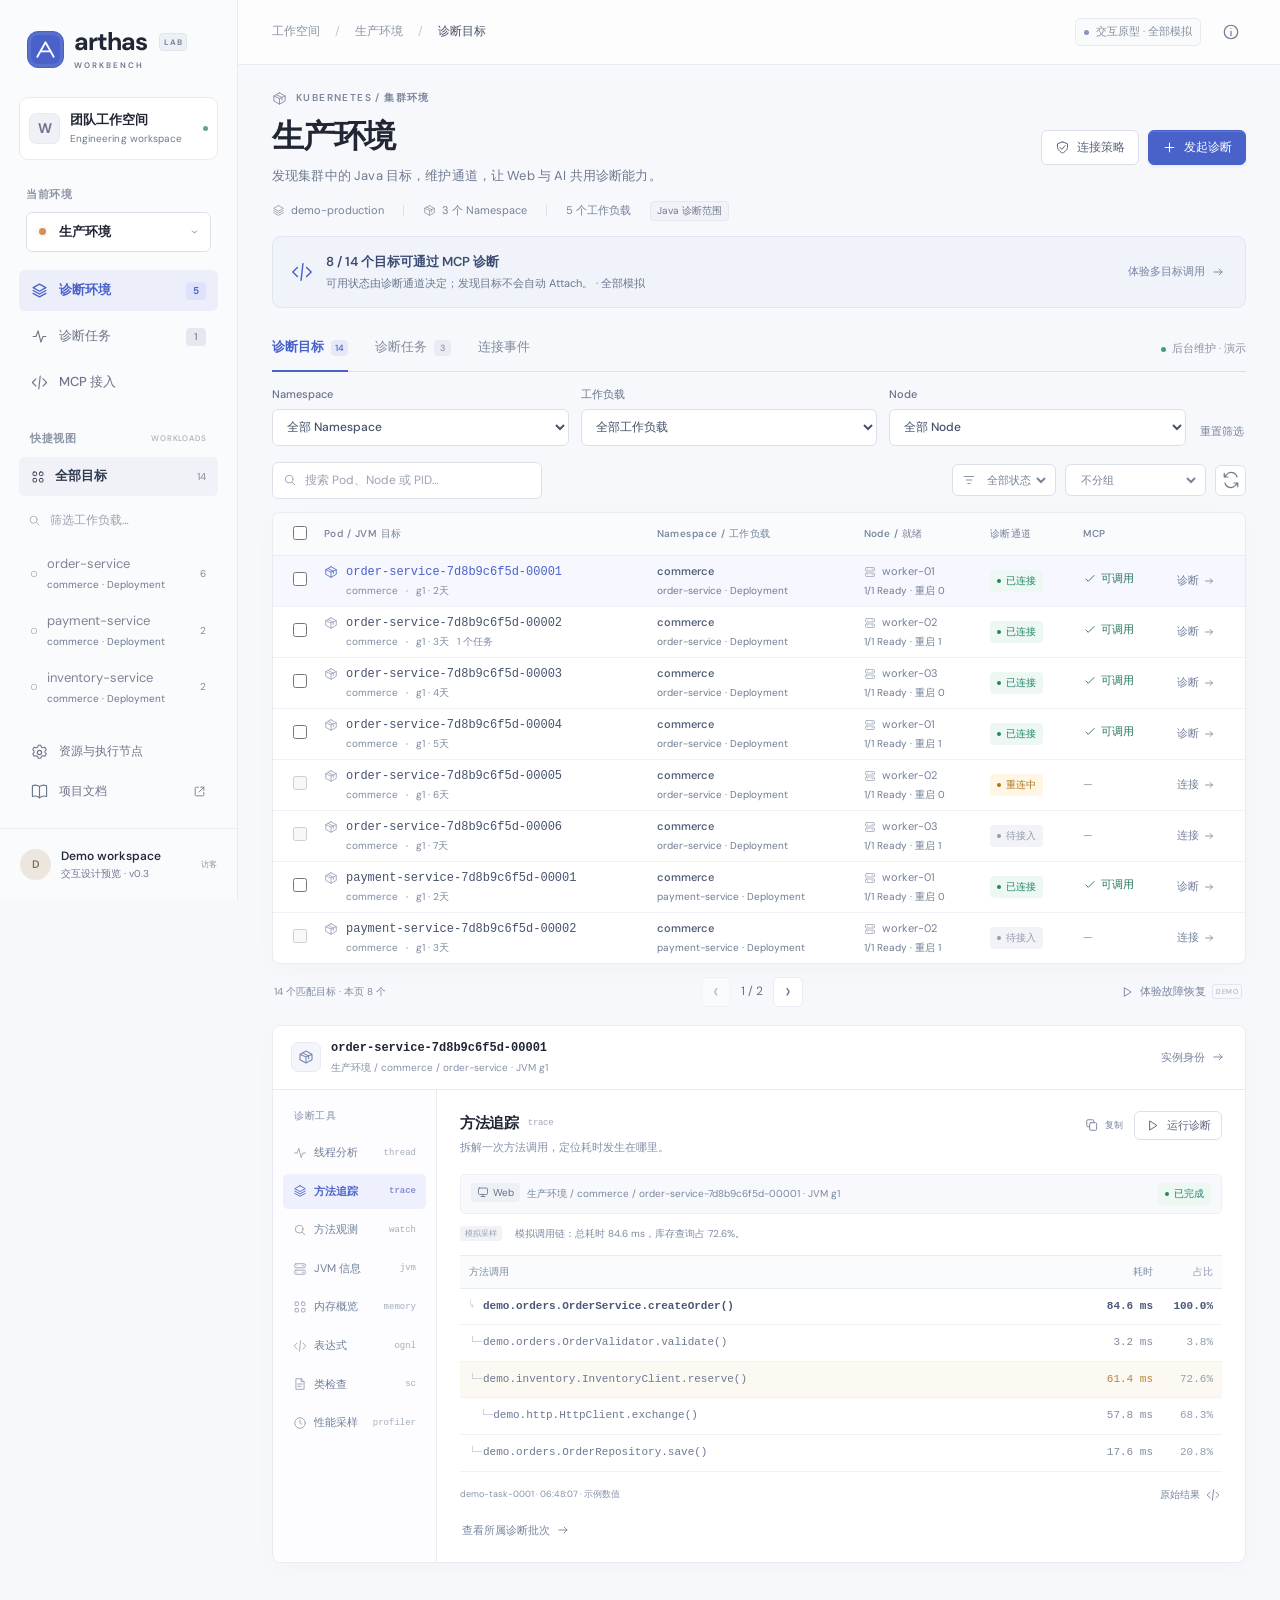
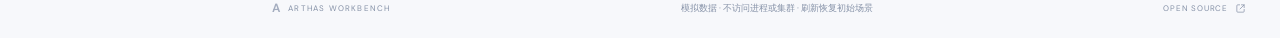
==== commit 4a3f382a: "feat: add environment inventory and shared diagnostic runs" ====
--- a/ui-prototype/index.html
+++ b/ui-prototype/index.html
@@ -12,7 +12,7 @@
       http-equiv="Content-Security-Policy"
       content="default-src 'none'; script-src 'self'; style-src 'self'; font-src 'self'; img-src 'self' data:; connect-src 'none'; base-uri 'none'; form-action 'none'"
     />
-    <title>Arthas Workbench · 应用诊断工作台</title>
+    <title>Arthas Workbench · 环境诊断工作台</title>
     <link
       rel="icon"
       href="data:image/svg+xml,%3Csvg xmlns='http://www.w3.org/2000/svg' viewBox='0 0 40 40'%3E%3Crect width='40' height='40' rx='11' fill='%23525cda'/%3E%3Cpath d='m10 27 10-17 10 17M15 20h10' fill='none' stroke='white' stroke-width='3' stroke-linecap='round' stroke-linejoin='round'/%3E%3C/svg%3E"
@@ -163,10 +163,7 @@
         <label for="environment">当前环境</label>
         <div class="environment-control">
           <span id="environment-dot" class="env-dot"></span
-          ><select id="environment" aria-label="切换环境">
-            <option value="production">生产环境</option>
-            <option value="staging">预发环境</option>
-            <option value="development">开发环境</option></select
+          ><select id="environment" aria-label="切换集群或本机环境"></select
           ><svg class="icon" aria-hidden="true"><use href="#i-chevron" /></svg>
         </div>
       </div>
@@ -177,11 +174,8 @@
           aria-current="page"
         >
           <svg class="icon" aria-hidden="true"><use href="#i-layers" /></svg
-          ><span>集群应用</span><span class="nav-count">4</span>
-        </button>
-        <button data-page="local" class="nav-item">
-          <svg class="icon" aria-hidden="true"><use href="#i-monitor" /></svg
-          ><span>本机进程</span>
+          ><span>诊断环境</span
+          ><span class="nav-count" id="environment-count">5</span>
         </button>
         <button data-page="tasks" class="nav-item">
           <svg class="icon" aria-hidden="true"><use href="#i-activity" /></svg
@@ -194,12 +188,23 @@
         </button>
       </nav>
       <div class="app-navigation" id="app-navigation">
-        <div class="sidebar-label">应用 <span>APPLICATIONS</span></div>
+        <div class="sidebar-label">快捷视图 <span>WORKLOADS</span></div>
+        <button class="app-link active" id="all-targets-view">
+          <svg class="icon small" aria-hidden="true"><use href="#i-grid" /></svg
+          ><span>全部目标</span
+          ><span class="app-quantity" id="all-targets-count"></span>
+        </button>
         <label class="app-search"
           ><svg class="icon" aria-hidden="true"><use href="#i-search" /></svg
-          ><input id="app-search" placeholder="查找应用…" aria-label="查找应用"
+          ><input
+            id="app-search"
+            placeholder="筛选工作负载…"
+            aria-label="筛选工作负载快捷视图"
         /></label>
-        <nav id="app-list" aria-label="当前环境的应用"></nav>
+        <nav id="app-list" aria-label="当前环境的工作负载视图"></nav>
+        <div class="sidebar-context-note" id="sidebar-context-note">
+          一个集群，一个环境。工作负载仅用于分组。
+        </div>
       </div>
       <div class="sidebar-bottom">
         <button class="nav-item" data-page="settings">
@@ -218,7 +223,7 @@
         <div class="profile">
           <span class="avatar">D</span>
           <div>
-            <strong>Demo workspace</strong><span>交互设计预览 · v0.2</span>
+            <strong>Demo workspace</strong><span>交互设计预览 · v0.3</span>
           </div>
           <span class="profile-badge">访客</span>
         </div>
@@ -282,7 +287,8 @@
             </div>
           </div>
           <div class="application-meta" id="application-meta"></div>
-          <div class="section-tabs" role="tablist" aria-label="应用内容">
+          <div class="environment-access" id="environment-access"></div>
+          <div class="section-tabs" role="tablist" aria-label="环境内容">
             <button
               id="tab-instances"
               role="tab"
@@ -290,7 +296,7 @@
               aria-controls="instances-panel"
               data-tab="instances"
             >
-              实例<span id="pod-count" class="tab-count">6</span></button
+              诊断目标<span id="pod-count" class="tab-count">0</span></button
             ><button
               id="tab-tasks"
               role="tab"
@@ -320,6 +326,27 @@
             role="tabpanel"
             aria-labelledby="tab-instances"
           >
+            <div class="scope-filters" id="scope-filters">
+              <label
+                >Namespace<select
+                  id="namespace-filter"
+                  aria-label="筛选 Namespace"
+                >
+                  <option value="all">全部 Namespace</option>
+                </select></label
+              >
+              <label
+                >工作负载<select id="workload-filter" aria-label="筛选工作负载">
+                  <option value="all">全部工作负载</option>
+                </select></label
+              >
+              <label
+                >Node<select id="node-filter" aria-label="筛选 Node">
+                  <option value="all">全部 Node</option>
+                </select></label
+              >
+              <button class="text-button" id="reset-filters">重置筛选</button>
+            </div>
             <div class="instance-toolbar">
               <label class="search-field"
                 ><svg class="icon" aria-hidden="true">
@@ -338,11 +365,14 @@
                     <option value="ready">已连接</option>
                     <option value="reconnecting">重连中</option>
                     <option value="discovered">待接入</option>
+                    <option value="offline">助手离线</option>
                   </select></label
                 ><label class="compact-select"
                   ><select id="node-group" aria-label="实例分组">
                     <option value="none">不分组</option>
                     <option value="node">按 Node 分组</option>
+                    <option value="workload">按工作负载分组</option>
+                    <option value="namespace">按 Namespace 分组</option>
                   </select></label
                 ><button
                   class="icon-button"
@@ -364,14 +394,14 @@
                       <input
                         id="select-all"
                         type="checkbox"
-                        aria-label="选择全部可诊断实例"
+                        aria-label="选择本页全部可诊断目标"
                       />
                     </th>
-                    <th id="instance-column-title">实例 / POD</th>
-                    <th>所在节点</th>
-                    <th>运行状态</th>
+                    <th id="instance-column-title">Pod / JVM 目标</th>
+                    <th id="scope-column-title">Namespace / 工作负载</th>
+                    <th>Node / 就绪</th>
                     <th>诊断通道</th>
-                    <th>任务</th>
+                    <th>MCP</th>
                     <th><span class="sr-only">操作</span></th>
                   </tr>
                 </thead>
@@ -380,6 +410,18 @@
             </div>
             <div class="table-footer">
               <span id="instance-summary"></span>
+              <div class="pagination">
+                <button
+                  class="icon-button"
+                  id="previous-page"
+                  aria-label="上一页"
+                >
+                  ‹</button
+                ><span id="page-number">1 / 1</span
+                ><button class="icon-button" id="next-page" aria-label="下一页">
+                  ›
+                </button>
+              </div>
               <div>
                 <button class="text-button" id="selected-diagnose" hidden>
                   诊断所选实例</button
@@ -481,7 +523,7 @@
             <div>
               <div class="eyebrow">DIAGNOSTICS</div>
               <h1>诊断任务</h1>
-              <p>跨环境追踪每一次诊断，任务始终绑定原始实例。</p>
+              <p>Web 与 MCP 共用诊断批次；每个目标独立执行、取消和保留结果。</p>
             </div>
             <span class="subtle-label">浏览器内模拟 · 刷新后重置</span>
           </div>
@@ -491,10 +533,15 @@
                 <use href="#i-search" /></svg
               ><input
                 id="task-search"
-                placeholder="搜索应用、Pod 或工具…"
+                placeholder="搜索批次、Namespace、目标或工具…"
                 aria-label="搜索诊断任务" /></label
-            ><select id="task-status-filter" aria-label="筛选任务状态">
-              <option value="all">全部任务</option>
+            ><select id="task-source-filter" aria-label="筛选任务来源">
+              <option value="all">全部来源</option>
+              <option value="web">Web 工作台</option>
+              <option value="mcp">MCP 客户端</option></select
+            ><select id="task-status-filter" aria-label="筛选批次状态">
+              <option value="all">全部批次</option>
+              <option value="partial">部分完成</option>
               <option value="running">进行中</option>
               <option value="succeeded">已完成</option>
               <option value="cancelled">已取消</option>
@@ -502,17 +549,44 @@
             </select>
           </div>
           <div id="all-tasks" class="task-list"></div>
+          <section
+            id="run-detail"
+            class="run-detail"
+            aria-label="诊断批次详情"
+            hidden
+          ></section>
           <div id="task-result" class="standalone-result" hidden></div>
         </section>
         <section id="mcp-page" class="page" hidden>
           <div class="page-heading">
             <div>
               <div class="eyebrow">ONE ENDPOINT. EVERY INSTANCE.</div>
-              <h1>把诊断带进你的工作流。</h1>
+              <h1>一个入口，连接每个诊断目标。</h1>
               <p>Web 与 MCP 共用实例与任务。每一次调用都明确指向一个 JVM。</p>
             </div>
-            <span class="outline-label">Streamable HTTP</span>
-          </div>
+            <button class="button primary" id="simulate-mcp">
+              <svg class="icon" aria-hidden="true"><use href="#i-play" /></svg
+              >演示 MCP 多目标诊断
+            </button>
+          </div>
+          <div class="mcp-scope" id="mcp-scope"></div>
+          <div class="settings-section">
+            <div class="settings-section-heading">
+              <div>
+                <h2>可诊断范围</h2>
+                <p>
+                  依据各目标的通道状态实时计算；离线设备不会被标记为可调用。
+                </p>
+              </div>
+              <span class="subtle-label">模拟状态</span>
+            </div>
+            <div id="mcp-environments"></div>
+          </div>
+          <div class="section-title">
+            <h2>最近 MCP 诊断</h2>
+            <span class="subtle-label">来源与目标可追踪</span>
+          </div>
+          <div class="task-list" id="mcp-recent"></div>
           <div class="integration-layout">
             <div class="integration-main">
               <div class="section-title">
@@ -554,7 +628,8 @@
                 <h2>先发现，再精确诊断</h2>
               </div>
               <p class="body-copy">
-                通过实例列表筛选环境和应用，再用不可混淆的实例标识发起诊断。切换网页中的环境不会改变已经提交的
+                通过实例列表筛选环境、Namespace
+                与工作负载，再用精确实例标识发起诊断批次。切换网页中的环境不会改变已经提交的
                 MCP 任务。
               </p>
               <div class="protocol-example">
@@ -572,7 +647,7 @@
                 <use href="#i-shield" />
               </svg>
               <h2>上下文明确，结果可追溯。</h2>
-              <p>环境、应用、Pod UID 与 JVM 代次一起确认执行目标。</p>
+              <p>集群、Namespace、Pod UID、容器与 JVM 代次一起确认执行目标。</p>
               <div class="aside-fact">
                 <span>传输协议</span><strong>Streamable HTTP</strong>
               </div>
@@ -593,7 +668,7 @@
             <div>
               <div class="eyebrow">INFRASTRUCTURE</div>
               <h1>资源与执行节点</h1>
-              <p>管理员配置一次，团队在应用工作台中完成诊断。</p>
+              <p>登记集群或本机设备，团队通过统一工作台完成诊断。</p>
             </div>
             <span class="outline-label">设计预览</span>
           </div>
@@ -622,7 +697,7 @@
                     <strong>cluster-connector-prod</strong
                     ><small>生产诊断执行器</small>
                   </td>
-                  <td>demo-production / commerce-prod</td>
+                  <td>demo-production / commerce、platform、sandbox</td>
                   <td><span class="status green">在线</span></td>
                   <td>团队服务器</td>
                 </tr>
@@ -637,10 +712,20 @@
                 </tr>
                 <tr>
                   <td>
-                    <strong>my-workstation</strong><small>我的本机助手</small>
+                    <strong>dev-workstation</strong
+                    ><small>开发工作站助手</small>
                   </td>
-                  <td>当前用户可访问的 Java 进程</td>
+                  <td>开发工作站中的 Java 进程</td>
                   <td><span class="status green">在线</span></td>
+                  <td>本机程序</td>
+                </tr>
+                <tr>
+                  <td>
+                    <strong>build-workstation</strong
+                    ><small>构建工作站助手</small>
+                  </td>
+                  <td>保留上次发现的进程，不接受诊断</td>
+                  <td><span class="status gray">离线</span></td>
                   <td>本机程序</td>
                 </tr>
               </tbody>
@@ -730,6 +815,23 @@
           </button>
         </div>
         <div id="diagnose-targets" class="target-summary"></div>
+        <div class="submission-context" id="submission-context"></div>
+        <div class="form-row">
+          <label class="form-field"
+            >诊断批次名称<input
+              id="run-title"
+              maxlength="100"
+              required
+              value="多目标诊断" /></label
+          ><label class="form-field"
+            >并发上限<select id="run-concurrency">
+              <option value="1">1 个目标</option>
+              <option value="2" selected>2 个目标</option>
+              <option value="3">3 个目标</option>
+              <option value="4">4 个目标</option>
+            </select></label
+          >
+        </div>
         <label class="form-field"
           >诊断工具<select id="diagnose-tool" name="tool">
             <option value="trace">Trace · 方法调用追踪</option>
--- a/ui-prototype/style.css
+++ b/ui-prototype/style.css
@@ -3417,6 +3417,604 @@
     margin-top: 18px;
   }
 }
+/* Environment inventory and shared Web/MCP diagnostic runs. */
+.workload-nav-name {
+  min-width: 0;
+  overflow-wrap: anywhere;
+}
+.workload-nav-name small {
+  display: block;
+  margin-top: 2px;
+  color: #6c7890;
+  font-size: 10px;
+  font-weight: 400;
+}
+.app-link .app-indicator {
+  flex-shrink: 0;
+}
+#all-targets-view {
+  margin: 10px 0;
+}
+.sidebar-context-note {
+  color: #778299;
+  font-size: 11px;
+  line-height: 1.8;
+  padding: 14px 12px 0;
+}
+.device-info {
+  display: flex;
+  align-items: center;
+  gap: 10px;
+  padding: 12px;
+  overflow-wrap: anywhere;
+}
+.device-info small {
+  display: block;
+  color: var(--muted);
+  font-size: 11px;
+}
+.environment-access {
+  display: flex;
+  align-items: center;
+  justify-content: space-between;
+  gap: 16px;
+  padding: 15px 18px;
+  margin: 8px 0 19px;
+  border: 1px solid #dfe5f3;
+  border-radius: 9px;
+  background: #f0f3fa;
+}
+.environment-access > div {
+  display: flex;
+  align-items: center;
+  gap: 13px;
+  min-width: 0;
+}
+.environment-access > div > .icon {
+  color: var(--accent);
+  width: 22px;
+  height: 22px;
+  flex-shrink: 0;
+}
+.environment-access strong {
+  font-size: 13px;
+  font-weight: 600;
+  color: #3c4d72;
+}
+.environment-access small {
+  display: block;
+  font-size: 11px;
+  color: #6b7890;
+  margin-top: 2px;
+}
+.environment-access > button {
+  flex-shrink: 0;
+}
+.scope-filters {
+  display: flex;
+  align-items: flex-end;
+  gap: 12px;
+  margin: 0 0 16px;
+}
+.scope-filters label {
+  flex: 1;
+  min-width: 0;
+  color: #68758b;
+  font-size: 11px;
+  font-weight: 500;
+}
+.scope-filters select {
+  display: block;
+  width: 100%;
+  padding: 8px 10px;
+  margin-top: 5px;
+  border: 1px solid var(--line-strong);
+  border-radius: 6px;
+  background: var(--paper);
+  color: #44536c;
+  font-size: 12px;
+  min-height: 37px;
+}
+.scope-filters > button {
+  margin-bottom: 3px;
+  flex-shrink: 0;
+}
+.scope-cell {
+  display: block;
+  font-size: 11px;
+  font-weight: 550;
+  color: #53627a;
+}
+.scope-workload,
+.pod-readiness {
+  display: block;
+  font-size: 10px;
+  color: #6d7b91;
+  margin-top: 2px;
+}
+.mcp-availability {
+  display: inline-flex;
+  gap: 4px;
+  align-items: center;
+  color: #8a93a3;
+  font-size: 11px;
+  white-space: nowrap;
+}
+.mcp-availability.available {
+  color: #28755f;
+}
+.table-footer {
+  flex-wrap: wrap;
+  gap: 12px;
+}
+.table-footer > .pagination {
+  flex-direction: row;
+  align-items: center;
+  gap: 10px;
+  color: #62728b;
+  font-size: 12px;
+}
+.pagination .icon-button {
+  width: 30px;
+  height: 30px;
+  min-width: 30px;
+  font-size: 21px;
+  border: 1px solid var(--line);
+  background: #fff;
+}
+.source-badge {
+  display: inline-flex;
+  align-items: center;
+  gap: 4px;
+  padding: 2px 6px;
+  border-radius: 4px;
+  font-size: 10px;
+  line-height: 1.5;
+  color: #61718b;
+  background: #edf0f5;
+  white-space: nowrap;
+  flex-shrink: 0;
+}
+.source-badge.mcp {
+  color: #4c5fab;
+  background: #edf0fb;
+}
+.source-badge .icon {
+  width: 12px;
+  height: 12px;
+}
+.run-list-row {
+  display: grid;
+  grid-template-columns: 34px minmax(180px, 1fr) 150px 125px 88px;
+  align-items: center;
+  gap: 16px;
+  padding: 19px 22px;
+  border-bottom: 1px solid var(--line);
+}
+.run-list-row:last-child {
+  border-bottom: 0;
+}
+.run-list-row:hover {
+  background: #fbfcfe;
+}
+.run-open {
+  border: 0;
+  background: none;
+  padding: 0;
+  text-align: left;
+  font-size: 14px;
+  font-weight: 600;
+  color: #344560;
+  overflow-wrap: anywhere;
+}
+.run-open:hover {
+  color: var(--accent);
+}
+.run-title {
+  min-width: 0;
+}
+.run-title p {
+  margin: 5px 0 0;
+  font-size: 11px;
+  color: #76849b;
+}
+.run-source small,
+.run-progress small {
+  display: block;
+  font-size: 10px;
+  color: #78859b;
+  margin-top: 5px;
+}
+.run-detail {
+  background: var(--paper);
+  border: 1px solid var(--line-strong);
+  border-radius: 10px;
+  margin-top: 24px;
+  overflow: hidden;
+  scroll-margin-top: 20px;
+}
+.run-detail-heading {
+  display: flex;
+  justify-content: space-between;
+  gap: 20px;
+  padding: 23px 24px 14px;
+}
+.run-detail-heading h2 {
+  margin: 6px 0 8px;
+  font-size: 22px;
+  font-weight: 600;
+  letter-spacing: -0.5px;
+}
+.run-detail-heading p {
+  font-size: 12px;
+  color: #6e7b92;
+  margin: 0;
+}
+.run-heading-actions {
+  display: flex;
+  align-items: flex-start;
+  gap: 8px;
+  flex-shrink: 0;
+}
+.run-counts {
+  display: flex;
+  align-items: center;
+  gap: 18px;
+  padding: 0 24px 19px;
+  color: #687891;
+  font-size: 12px;
+  flex-wrap: wrap;
+}
+.comparison-wrap {
+  overflow-x: auto;
+}
+.comparison-table {
+  width: 100%;
+}
+.comparison-table td:first-child strong {
+  font-family: var(--mono);
+  font-size: 12px;
+  color: #41516e;
+}
+.comparison-table td strong {
+  font-size: 12px;
+}
+.comparison-table td small {
+  font-size: 10px;
+  color: #72809a;
+}
+.comparison-table .task-time {
+  white-space: nowrap;
+}
+.comparison-table .text-button {
+  margin-right: 9px;
+  min-height: 32px;
+}
+.run-detail-foot {
+  display: flex;
+  align-items: center;
+  justify-content: space-between;
+  gap: 15px;
+  padding: 15px 24px;
+  font-size: 11px;
+  color: #758099;
+  border-top: 1px solid var(--line);
+}
+.run-detail-foot button {
+  flex-shrink: 0;
+}
+.result-run-link {
+  margin-top: 15px;
+  font-size: 11px;
+}
+.result-target-copy {
+  min-width: 0;
+  overflow-wrap: anywhere;
+}
+.result-target-line > .source-badge {
+  align-self: flex-start;
+}
+.submission-context {
+  display: flex;
+  align-items: center;
+  gap: 9px;
+  color: #6b7990;
+  font-size: 11px;
+  margin: 0 0 18px;
+}
+.target-summary {
+  max-height: 190px;
+  overflow: auto;
+}
+.container-list {
+  margin-top: 20px;
+  border-top: 1px solid var(--line);
+  padding-top: 10px;
+}
+.container-list h3 {
+  font-size: 13px;
+}
+.container-list > div {
+  display: flex;
+  gap: 15px;
+  justify-content: space-between;
+  padding: 6px 0;
+  font-size: 11px;
+  color: #758299;
+}
+.container-list strong {
+  color: #526079;
+  font-weight: 550;
+}
+.mcp-scope {
+  display: flex;
+  align-items: center;
+  gap: 15px;
+  border-bottom: 1px solid var(--line-strong);
+  padding: 12px 0 23px;
+  margin-bottom: 25px;
+}
+.mcp-scope > .icon {
+  color: var(--accent);
+  width: 24px;
+  height: 24px;
+  flex-shrink: 0;
+}
+.mcp-scope strong {
+  font-size: 14px;
+  font-weight: 600;
+}
+.mcp-scope small {
+  display: block;
+  color: #6e7d95;
+  font-size: 12px;
+  margin-top: 4px;
+}
+.mcp-scope > .outline-label {
+  margin-left: auto;
+}
+#mcp-environments {
+  overflow-x: auto;
+}
+#mcp-environments .plain-table {
+  width: 100%;
+}
+#mcp-environments .plain-table td strong {
+  font-size: 12px;
+}
+#mcp-environments .plain-table td small {
+  font-size: 11px;
+  color: #738097;
+}
+#mcp-recent {
+  margin-bottom: 28px;
+}
+@media (max-width: 1200px) {
+  .run-list-row {
+    grid-template-columns: 30px minmax(150px, 1fr) 125px 105px;
+    gap: 12px;
+    padding: 16px;
+  }
+  .run-list-row > .text-button {
+    display: none;
+  }
+  .instance-table {
+    min-width: 800px;
+  }
+  .scope-workload {
+    max-width: 160px;
+    white-space: normal;
+  }
+}
+@media (max-width: 820px) {
+  .environment-access {
+    padding: 13px;
+  }
+  .scope-filters {
+    flex-wrap: wrap;
+    gap: 10px;
+  }
+  .scope-filters label {
+    flex: 1 1 25%;
+  }
+  .scope-filters > button {
+    margin: 0;
+  }
+  .run-heading-actions {
+    flex-wrap: wrap;
+    justify-content: flex-end;
+  }
+  .run-detail-heading {
+    padding: 18px;
+  }
+  .run-counts {
+    padding: 0 18px 16px;
+    gap: 12px;
+  }
+  .run-detail-foot {
+    padding: 15px 18px;
+  }
+}
+@media (max-width: 600px) {
+  .environment-access {
+    flex-direction: column;
+    align-items: flex-start;
+    gap: 7px;
+    margin-bottom: 14px;
+  }
+  .environment-access strong {
+    font-size: 12px;
+  }
+  .environment-access small {
+    font-size: 10px;
+  }
+  .environment-access > button {
+    margin-left: 35px;
+    min-height: 32px;
+    font-size: 11px;
+  }
+  .scope-filters label {
+    flex-basis: 43%;
+    font-size: 10px;
+  }
+  .scope-filters select {
+    min-height: 42px;
+    padding: 7px;
+    font-size: 11px;
+  }
+  .scope-filters > button {
+    flex: 1 1 43%;
+    min-height: 42px;
+    justify-content: flex-end;
+  }
+  .instance-table {
+    min-width: 0;
+  }
+  .pod-secondary {
+    white-space: normal;
+    flex-wrap: wrap;
+    row-gap: 1px;
+  }
+  .pod-secondary > span:first-child {
+    display: inline;
+  }
+  .table-footer {
+    display: grid;
+    grid-template-columns: 1fr auto;
+    align-items: center;
+  }
+  .table-footer > div:last-child {
+    grid-column: 1/-1;
+    flex-direction: row;
+    justify-content: space-between;
+    width: 100%;
+  }
+  .table-footer > span {
+    font-size: 10px;
+    padding: 0;
+  }
+  .table-footer > .pagination {
+    font-size: 11px;
+    gap: 7px;
+  }
+  .pagination .icon-button {
+    height: 36px;
+    min-height: 36px;
+    width: 32px;
+  }
+  .table-footer .text-button {
+    min-height: 38px;
+    font-size: 10px;
+  }
+  .tasks-filters {
+    flex-wrap: wrap;
+  }
+  .tasks-filters > .search-field {
+    flex-basis: 100%;
+  }
+  .tasks-filters > select {
+    flex: 1;
+    min-height: 42px;
+    font-size: 12px;
+  }
+  .run-list-row {
+    grid-template-columns: minmax(0, 1fr) 95px;
+    gap: 10px;
+    padding: 16px 13px;
+  }
+  .run-list-row > .task-list-icon {
+    display: none;
+  }
+  .run-open {
+    font-size: 13px;
+    min-height: 30px;
+  }
+  .run-title p {
+    font-size: 10px;
+  }
+  .run-source {
+    grid-row: 2;
+  }
+  .run-source small {
+    display: inline;
+    margin-left: 6px;
+  }
+  .run-progress {
+    grid-column: 2;
+    grid-row: 1/3;
+    align-self: center;
+    text-align: right;
+  }
+  .run-detail-heading {
+    flex-direction: column;
+    gap: 10px;
+    padding: 16px 13px;
+  }
+  .run-detail-heading h2 {
+    font-size: 19px;
+  }
+  .run-detail-heading p {
+    font-size: 11px;
+  }
+  .run-heading-actions {
+    justify-content: flex-start;
+  }
+  .run-counts {
+    padding: 0 13px 15px;
+    font-size: 11px;
+    gap: 9px;
+  }
+  .comparison-table {
+    min-width: 580px;
+  }
+  .run-detail-foot {
+    padding: 13px;
+    flex-direction: column;
+    align-items: flex-start;
+    font-size: 10px;
+  }
+  .mcp-scope {
+    flex-wrap: wrap;
+    gap: 10px;
+  }
+  .mcp-scope strong {
+    font-size: 12px;
+  }
+  .mcp-scope small {
+    font-size: 10px;
+  }
+  .mcp-scope > .outline-label {
+    margin-left: 34px;
+    font-size: 10px;
+  }
+  #mcp-environments .plain-table th:nth-child(2),
+  #mcp-environments .plain-table td:nth-child(2) {
+    display: none;
+  }
+  #mcp-environments .plain-table th,
+  #mcp-environments .plain-table td {
+    padding: 10px 7px;
+  }
+  #mcp-environments .plain-table td strong {
+    font-size: 11px;
+  }
+  #mcp-environments .plain-table td small {
+    font-size: 9px;
+  }
+  #mcp-environments .text-button {
+    min-height: 40px;
+    font-size: 10px;
+    white-space: nowrap;
+  }
+  #mcp-environments .status {
+    font-size: 9px;
+    padding: 3px 5px;
+  }
+  .container-list > div {
+    flex-direction: column;
+    gap: 2px;
+  }
+}
 @media (prefers-reduced-motion: reduce) {
   *,
   *:before,
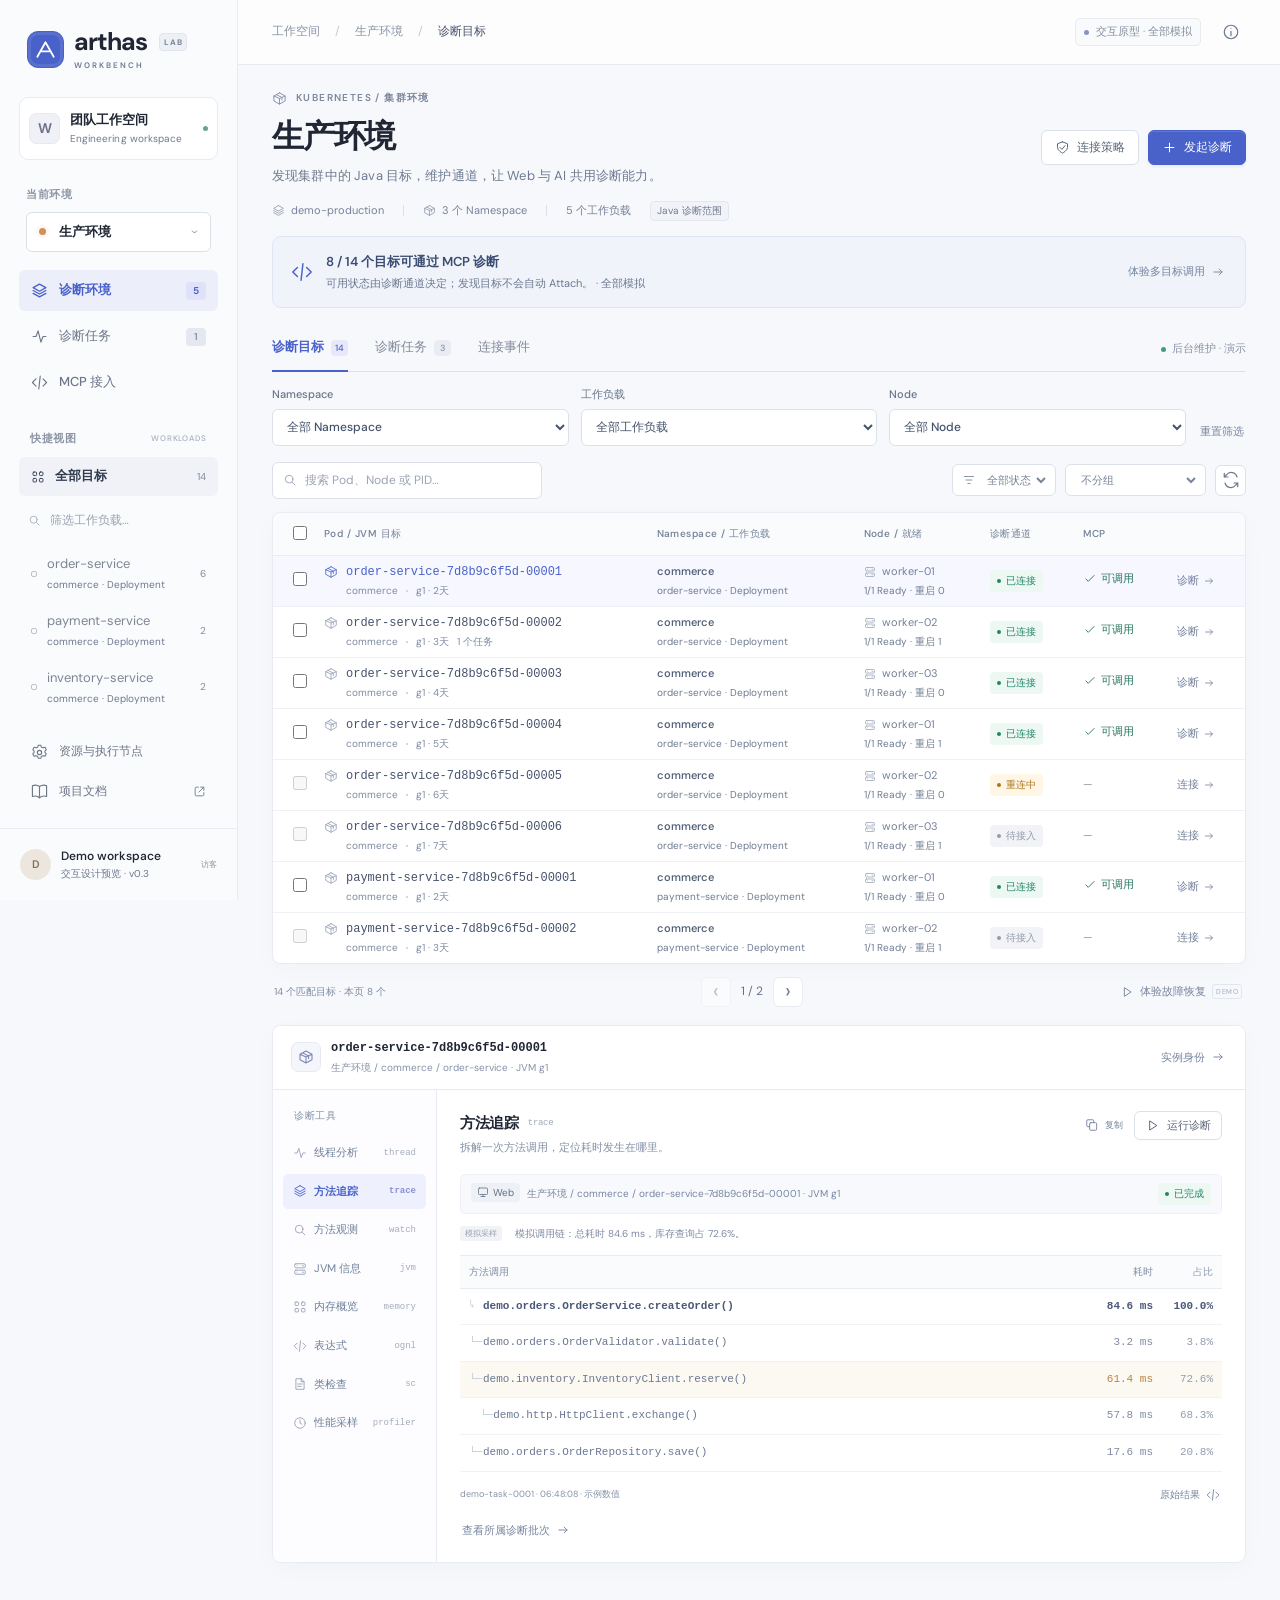
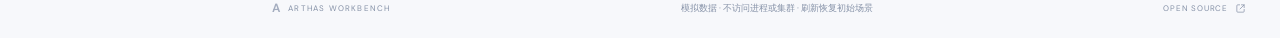
==== commit a4d6ef01: "docs: follow canonical repository and preview URLs" ====
--- a/ui-prototype/index.html
+++ b/ui-prototype/index.html
@@ -212,7 +212,7 @@
           ><span>资源与执行节点</span></button
         ><a
           class="nav-item"
-          href="https://github.com/yy568821795-max/arthas-workbench"
+          href="https://github.com/hatricks-s/arthas-workbench"
           target="_blank"
           rel="noopener noreferrer"
           ><svg class="icon" aria-hidden="true"><use href="#i-book" /></svg
@@ -785,7 +785,7 @@
           <span><span class="footer-mark">A</span> ARTHAS WORKBENCH</span
           ><span>模拟数据 · 不访问进程或集群 · 刷新恢复初始场景</span
           ><a
-            href="https://github.com/yy568821795-max/arthas-workbench"
+            href="https://github.com/hatricks-s/arthas-workbench"
             target="_blank"
             rel="noopener noreferrer"
             >OPEN SOURCE<svg class="icon small" aria-hidden="true">
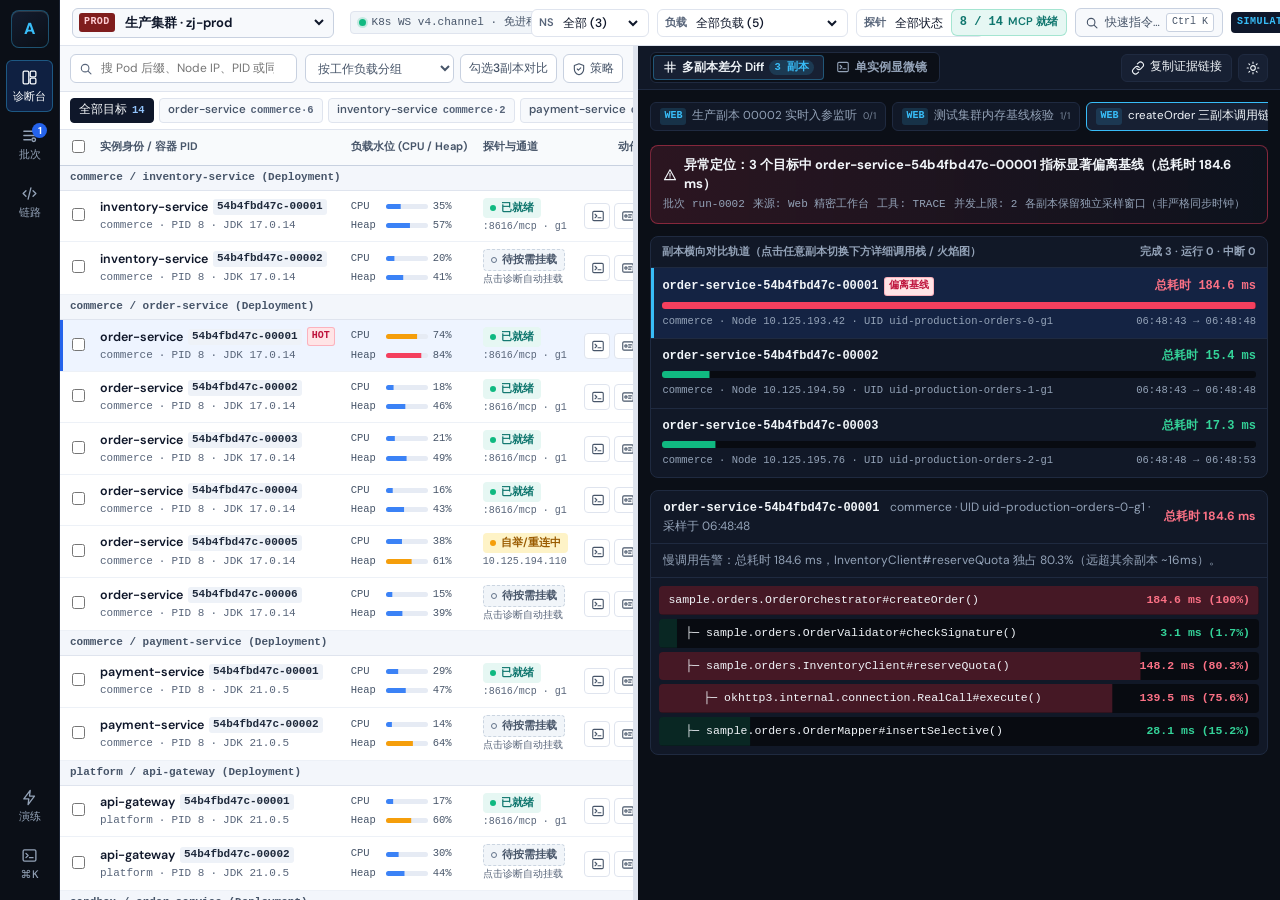
==== commit fa11c6c8: "feat: rebuild prototype as a precision split-pane diagnostics workbench Replace the previous stacked" ====
--- a/ui-prototype/index.html
+++ b/ui-prototype/index.html
@@ -3,918 +3,491 @@
   <head>
     <meta charset="utf-8" />
     <meta name="viewport" content="width=device-width, initial-scale=1" />
-    <meta name="theme-color" content="#f7f8fb" />
+    <meta name="theme-color" content="#0b0f17" />
     <meta
       name="description"
-      content="Arthas Workbench 交互设计原型。多环境 Java 诊断、Pod 连接维护与并行任务。所有数据及操作均为模拟。"
+      content="Arthas Workbench 精密诊断工作台原型：K8s WebSocket 免进程隧道、免运维自举挂载、多副本横向差分与 Web/MCP 共用证据账本。"
     />
     <meta
       http-equiv="Content-Security-Policy"
       content="default-src 'none'; script-src 'self'; style-src 'self'; font-src 'self'; img-src 'self' data:; connect-src 'none'; base-uri 'none'; form-action 'none'"
     />
-    <title>Arthas Workbench · 环境诊断工作台</title>
+    <title>Arthas Workbench · Java 运行时精密诊断台</title>
     <link
       rel="icon"
-      href="data:image/svg+xml,%3Csvg xmlns='http://www.w3.org/2000/svg' viewBox='0 0 40 40'%3E%3Crect width='40' height='40' rx='11' fill='%23525cda'/%3E%3Cpath d='m10 27 10-17 10 17M15 20h10' fill='none' stroke='white' stroke-width='3' stroke-linecap='round' stroke-linejoin='round'/%3E%3C/svg%3E"
+      href="data:image/svg+xml,%3Csvg xmlns='http://www.w3.org/2000/svg' viewBox='0 0 40 40'%3E%3Crect width='40' height='40' rx='9' fill='%230b0f17'/%3E%3Cpath d='M11 28 20 11l9 17M14.5 22h11' fill='none' stroke='%2338bdf8' stroke-width='2.8' stroke-linecap='round' stroke-linejoin='round'/%3E%3Ccircle cx='20' cy='11' r='2.4' fill='%2310b981'/%3E%3C/svg%3E"
     />
     <link rel="stylesheet" href="./style.css" />
     <script src="./model.js" defer></script>
     <script src="./app.js" defer></script>
   </head>
   <body>
-    <svg
-      class="icon-definitions"
-      xmlns="http://www.w3.org/2000/svg"
-      aria-hidden="true"
-    >
+    <svg class="svg-sprite" xmlns="http://www.w3.org/2000/svg" aria-hidden="true">
       <defs>
-        <symbol id="i-grid" viewBox="0 0 24 24">
-          <rect x="3.5" y="3.5" width="6" height="6" rx="1.5" />
-          <rect x="14.5" y="3.5" width="6" height="6" rx="1.5" />
-          <rect x="3.5" y="14.5" width="6" height="6" rx="1.5" />
-          <rect x="14.5" y="14.5" width="6" height="6" rx="1.5" />
-        </symbol>
-        <symbol id="i-layers" viewBox="0 0 24 24">
-          <path d="m12 3 9 5-9 5-9-5 9-5Zm-9 9 9 5 9-5M3 16l9 5 9-5" />
-        </symbol>
-        <symbol id="i-monitor" viewBox="0 0 24 24">
-          <rect x="3" y="4" width="18" height="13" rx="2" />
-          <path d="M8 21h8m-4-4v4" />
-        </symbol>
-        <symbol id="i-activity" viewBox="0 0 24 24">
-          <path d="M3 12h4l3-8 4 16 3-8h4" />
-        </symbol>
-        <symbol id="i-link" viewBox="0 0 24 24">
-          <path
-            d="m10 13 4-4m-6 7-1 1a4.2 4.2 0 0 1-6-6l4-4a4.2 4.2 0 0 1 6 0m2 2 1-1a4.2 4.2 0 0 1 6 6l-4 4a4.2 4.2 0 0 1-6 0"
-            transform="translate(1 -1)"
-          />
-        </symbol>
-        <symbol id="i-settings" viewBox="0 0 24 24">
-          <path
-            d="m10 3-.8 3-2.7 1-2.9-.8-2 3.6 2.1 2.2v2l-2.1 2.2 2 3.6 2.9-.8 2.7 1 .8 3h4l.8-3 2.7-1 2.9.8 2-3.6-2.1-2.2v-2l2.1-2.2-2-3.6-2.9.8-2.7-1L14 3Z"
-            transform="translate(1 -1) scale(.92)"
-          />
-          <circle cx="12" cy="12" r="3" />
+        <symbol id="i-workbench" viewBox="0 0 24 24">
+          <rect x="3" y="3" width="8" height="18" rx="1.8" />
+          <rect x="13" y="3" width="8" height="8" rx="1.8" />
+          <rect x="13" y="13" width="8" height="8" rx="1.8" />
+        </symbol>
+        <symbol id="i-ledger" viewBox="0 0 24 24">
+          <path d="M4 6h16M4 12h16M4 18h10" />
+          <circle cx="18" cy="18" r="2.5" />
+        </symbol>
+        <symbol id="i-mcp" viewBox="0 0 24 24">
+          <path d="m7 8-4 4 4 4m10-8 4 4-4 4M14 4l-4 16" />
+        </symbol>
+        <symbol id="i-bolt" viewBox="0 0 24 24">
+          <path d="M13 2 4 14h7l-1 8 9-12h-7l1-8Z" />
         </symbol>
         <symbol id="i-search" viewBox="0 0 24 24">
           <circle cx="10.5" cy="10.5" r="6.5" />
-          <path d="m16 16 4.5 4.5" />
-        </symbol>
-        <symbol id="i-chevron" viewBox="0 0 24 24">
-          <path d="m8 10 4 4 4-4" />
-        </symbol>
-        <symbol id="i-arrow" viewBox="0 0 24 24">
-          <path d="M5 12h14m-5-5 5 5-5 5" />
-        </symbol>
-        <symbol id="i-external" viewBox="0 0 24 24">
-          <path
-            d="M14 4h6v6m0-6-9 9m-1-9H6a2 2 0 0 0-2 2v12a2 2 0 0 0 2 2h12a2 2 0 0 0 2-2v-4"
-          />
-        </symbol>
-        <symbol id="i-plus" viewBox="0 0 24 24">
-          <path d="M12 5v14M5 12h14" />
+          <path d="m15.5 15.5 5 5" />
         </symbol>
         <symbol id="i-play" viewBox="0 0 24 24">
-          <path d="m8 5 11 7-11 7Z" />
+          <path d="m7 5 12 7-12 7V5Z" />
+        </symbol>
+        <symbol id="i-link" viewBox="0 0 24 24">
+          <path d="M10 13a5 5 0 0 0 7.07 0l2.83-2.83a5 5 0 0 0-7.07-7.07L11 4.93" />
+          <path d="M14 11a5 5 0 0 0-7.07 0L4.1 13.83a5 5 0 0 0 7.07 7.07L13 19.07" />
+        </symbol>
+        <symbol id="i-copy" viewBox="0 0 24 24">
+          <rect x="9" y="9" width="12" height="12" rx="2" />
+          <path d="M5 15H4a2 2 0 0 1-2-2V4a2 2 0 0 1 2-2h9a2 2 0 0 1 2 2v1" />
+        </symbol>
+        <symbol id="i-refresh" viewBox="0 0 24 24">
+          <path d="M20 11a8 8 0 0 0-14.9-3M4 4v4h4M4 13a8 8 0 0 0 14.9 3M20 20v-4h-4" />
+        </symbol>
+        <symbol id="i-shield" viewBox="0 0 24 24">
+          <path d="M12 3l8 3v6c0 5.2-3.4 8.7-8 10-4.6-1.3-8-4.8-8-10V6l8-3Z" />
+          <path d="m9 12 2 2 4-4" />
+        </symbol>
+        <symbol id="i-id" viewBox="0 0 24 24">
+          <rect x="3" y="5" width="18" height="14" rx="2" />
+          <circle cx="8.5" cy="12" r="2" />
+          <path d="M13 10h5M13 14h4" />
+        </symbol>
+        <symbol id="i-sun" viewBox="0 0 24 24">
+          <circle cx="12" cy="12" r="4" />
+          <path d="M12 2v2m0 16v2M4.93 4.93l1.41 1.41m11.32 11.32 1.41 1.41M2 12h2m16 0h2M4.93 19.07l1.41-1.41m11.32-11.32 1.41-1.41" />
+        </symbol>
+        <symbol id="i-moon" viewBox="0 0 24 24">
+          <path d="M21 12.8A9 9 0 1 1 11.2 3a7 7 0 0 0 9.8 9.8Z" />
         </symbol>
         <symbol id="i-close" viewBox="0 0 24 24">
-          <path d="m6 6 12 12M6 18 18 6" />
-        </symbol>
-        <symbol id="i-refresh" viewBox="0 0 24 24">
-          <path
-            d="M20 8a8 8 0 0 0-14-3L3 8m0-5v5h5m-4 8a8 8 0 0 0 14 3l3-3m0 5v-5h-5"
-          />
+          <path d="M6 6l12 12M18 6 6 18" />
         </symbol>
         <symbol id="i-check" viewBox="0 0 24 24">
-          <path d="m5 12 4 4L19 6" />
-        </symbol>
-        <symbol id="i-copy" viewBox="0 0 24 24">
-          <rect x="8" y="8" width="12" height="13" rx="2" />
-          <path d="M15 8V5a2 2 0 0 0-2-2H5a2 2 0 0 0-2 2v8a2 2 0 0 0 2 2h3" />
-        </symbol>
-        <symbol id="i-box" viewBox="0 0 24 24">
-          <path
-            d="m12 3 9 5v8l-9 5-9-5V8l9-5Zm0 9v9M3 8l9 4 9-4M7 5.8l9 4.7v4"
-          />
-        </symbol>
-        <symbol id="i-server" viewBox="0 0 24 24">
-          <rect x="3" y="3" width="18" height="7" rx="2" />
-          <rect x="3" y="14" width="18" height="7" rx="2" />
-          <path d="M7 6.5h.01M7 17.5h.01M16 6.5h2M16 17.5h2" />
-        </symbol>
-        <symbol id="i-clock" viewBox="0 0 24 24">
-          <circle cx="12" cy="12" r="9" />
-          <path d="M12 7v5l3 2" />
-        </symbol>
-        <symbol id="i-code" viewBox="0 0 24 24">
-          <path d="m7 7-5 5 5 5m10-10 5 5-5 5m-4-14-2 18" />
-        </symbol>
-        <symbol id="i-file" viewBox="0 0 24 24">
-          <path d="M14 3H5v18h14V8l-5-5Zm0 0v5h5M8 12h8m-8 4h6" />
-        </symbol>
-        <symbol id="i-shield" viewBox="0 0 24 24">
-          <path d="m12 3 8 3v6c0 5-8 9-8 9s-8-4-8-9V6l8-3Z" />
-          <path d="m8 12 3 3 5-6" />
-        </symbol>
-        <symbol id="i-info" viewBox="0 0 24 24">
-          <circle cx="12" cy="12" r="9" />
-          <path d="M12 11v6m0-10h.01" />
-        </symbol>
-        <symbol id="i-menu" viewBox="0 0 24 24">
-          <path d="M4 6h16M4 12h16M4 18h16" />
-        </symbol>
-        <symbol id="i-filter" viewBox="0 0 24 24">
-          <path d="M4 6h16M7 12h10m-7 6h4" />
+          <path d="m5 12 4.5 4.5L19 7" />
+        </symbol>
+        <symbol id="i-alert" viewBox="0 0 24 24">
+          <path d="M12 3 2.5 20h19L12 3Z" />
+          <path d="M12 9v5m0 3h.01" />
+        </symbol>
+        <symbol id="i-terminal" viewBox="0 0 24 24">
+          <rect x="3" y="4" width="18" height="16" rx="2" />
+          <path d="m7 9 3 3-3 3m5 0h5" />
+        </symbol>
+        <symbol id="i-diff" viewBox="0 0 24 24">
+          <path d="M9 3v18M15 3v18M3 9h18M3 15h18" />
         </symbol>
         <symbol id="i-stop" viewBox="0 0 24 24">
           <rect x="6" y="6" width="12" height="12" rx="2" />
         </symbol>
-        <symbol id="i-book" viewBox="0 0 24 24">
-          <path
-            d="M12 5v16m0-16C8 2 4 3 2 4v15c3-1 7-1 10 2 3-3 7-3 10-2V4c-2-1-6-2-10 1Z"
-          />
-        </symbol>
       </defs>
     </svg>
-    <a class="skip-link" href="#main">跳到工作区</a>
-    <button
-      id="nav-scrim"
-      class="nav-scrim"
-      aria-label="关闭导航"
-      hidden
-    ></button>
-    <aside class="sidebar" id="sidebar" aria-label="工作台导航">
-      <a class="brand" href="./index.html" aria-label="Arthas Workbench 首页"
-        ><span class="brand-mark"
-          ><svg viewBox="0 0 32 32" aria-hidden="true">
-            <path d="m7 24 9-16 9 16M11 18h10" /></svg></span
-        ><span>arthas<span class="brand-caption">WORKBENCH</span></span
-        ><span class="brand-beta">LAB</span></a
-      >
-      <div class="workspace-select">
-        <span class="workspace-avatar">W</span>
-        <div>
-          <strong>团队工作空间</strong><span>Engineering workspace</span>
+
+    <a class="skip-link" href="#workspace-shell">跳到主工作台</a>
+
+    <div class="app-frame" id="app-frame">
+      <!-- 左侧极窄精密导轨 -->
+      <aside class="rail" aria-label="主导航">
+        <button class="rail-brand" id="brand-home" title="Arthas Workbench · 返回诊断台" aria-label="返回主诊断台">
+          <span class="brand-glyph" aria-hidden="true">A</span>
+        </button>
+
+        <nav class="rail-nav" aria-label="视图切换">
+          <button class="rail-btn active" data-view="workbench" aria-current="page" title="双舱诊断工作台 (1)">
+            <svg class="ic"><use href="#i-workbench" /></svg>
+            <span>诊断台</span>
+          </button>
+          <button class="rail-btn" data-view="ledger" title="Web / MCP 共用批次账本 (2)">
+            <svg class="ic"><use href="#i-ledger" /></svg>
+            <span>批次</span>
+            <em class="rail-badge" id="rail-active-runs">1</em>
+          </button>
+          <button class="rail-btn" data-view="pipeline" title="免运维注入链路与 MCP 接入 (3)">
+            <svg class="ic"><use href="#i-mcp" /></svg>
+            <span>链路</span>
+          </button>
+        </nav>
+
+        <div class="rail-footer">
+          <button class="rail-btn" id="open-chaos-btn" title="混沌演练：断连 / Pod 重建 / 自动挂载">
+            <svg class="ic"><use href="#i-bolt" /></svg>
+            <span>演练</span>
+          </button>
+          <button class="rail-btn" id="open-cmdk-rail" title="全局命令舱 (Ctrl+K / ⌘K)">
+            <svg class="ic"><use href="#i-terminal" /></svg>
+            <span>⌘K</span>
+          </button>
         </div>
-        <span class="workspace-dot"></span>
-      </div>
-      <div class="environment-block">
-        <label for="environment">当前环境</label>
-        <div class="environment-control">
-          <span id="environment-dot" class="env-dot"></span
-          ><select id="environment" aria-label="切换集群或本机环境"></select
-          ><svg class="icon" aria-hidden="true"><use href="#i-chevron" /></svg>
+      </aside>
+
+      <!-- 右侧主体容器 -->
+      <div class="workspace-shell" id="workspace-shell">
+        <!-- 46px 顶部精密控制横梁 -->
+        <header class="instrument-bar">
+          <div class="bar-left">
+            <div class="env-switcher">
+              <span class="env-tier" id="env-tier-badge">PROD</span>
+              <select id="env-select" aria-label="选择集群或本机环境"></select>
+            </div>
+            <span class="bar-sep" aria-hidden="true"></span>
+            <div class="protocol-pill" id="protocol-pill" title="底层隧道与探针注入策略">
+              <span class="pulse-dot"></span>
+              <span id="protocol-text">K8s WS v4.channel · 免进程隧道</span>
+            </div>
+          </div>
+
+          <div class="bar-center" id="bar-scope-strip">
+            <label class="filter-chip">
+              <span>NS</span>
+              <select id="ns-filter" aria-label="按 Namespace 筛选"></select>
+            </label>
+            <label class="filter-chip">
+              <span>负载</span>
+              <select id="workload-filter" aria-label="按工作负载筛选"></select>
+            </label>
+            <label class="filter-chip">
+              <span>探针</span>
+              <select id="channel-filter" aria-label="按探针状态筛选">
+                <option value="all">全部状态</option>
+                <option value="ready">已就绪</option>
+                <option value="discovered">待按需挂载</option>
+                <option value="reconnecting">挂载/重连中</option>
+                <option value="offline">设备离线</option>
+              </select>
+            </label>
+            <button class="ghost-xs" id="reset-filters-btn" hidden>清空筛选</button>
+          </div>
+
+          <div class="bar-right">
+            <div class="readiness-meter" id="readiness-meter" title="已就绪探针 / 当前环境总目标（发现目标不自动 Attach，诊断时可一键自举）">
+              <span class="meter-num" id="ready-ratio">8 / 14</span>
+              <span class="meter-caption">MCP 就绪</span>
+            </div>
+            <button class="cmdk-trigger" id="cmdk-trigger" type="button" aria-label="打开命令面板">
+              <svg class="ic xs"><use href="#i-search" /></svg>
+              <span>快速指令…</span>
+              <kbd>Ctrl K</kbd>
+            </button>
+            <span class="sim-chip" title="纯前端确定性模型，无真实网络请求">SIMULATED</span>
+          </div>
+        </header>
+
+        <!-- 移动端双舱切换条（仅窄屏显示） -->
+        <div class="mobile-pane-tabs" id="mobile-pane-tabs" role="tablist" aria-label="窄屏面板切换">
+          <button role="tab" aria-selected="true" data-mpane="targets" class="active">
+            目标矩阵 <span id="m-target-count">14</span>
+          </button>
+          <button role="tab" aria-selected="false" data-mpane="stage">
+            证据舱 · Diff
+          </button>
         </div>
-      </div>
-      <nav class="primary-nav" aria-label="主要功能">
-        <button
-          data-page="workspace"
-          class="nav-item active"
-          aria-current="page"
-        >
-          <svg class="icon" aria-hidden="true"><use href="#i-layers" /></svg
-          ><span>诊断环境</span
-          ><span class="nav-count" id="environment-count">5</span>
-        </button>
-        <button data-page="tasks" class="nav-item">
-          <svg class="icon" aria-hidden="true"><use href="#i-activity" /></svg
-          ><span>诊断任务</span
-          ><span class="nav-count" id="global-task-count">1</span>
-        </button>
-        <button data-page="mcp" class="nav-item">
-          <svg class="icon" aria-hidden="true"><use href="#i-code" /></svg
-          ><span>MCP 接入</span>
-        </button>
-      </nav>
-      <div class="app-navigation" id="app-navigation">
-        <div class="sidebar-label">快捷视图 <span>WORKLOADS</span></div>
-        <button class="app-link active" id="all-targets-view">
-          <svg class="icon small" aria-hidden="true"><use href="#i-grid" /></svg
-          ><span>全部目标</span
-          ><span class="app-quantity" id="all-targets-count"></span>
-        </button>
-        <label class="app-search"
-          ><svg class="icon" aria-hidden="true"><use href="#i-search" /></svg
-          ><input
-            id="app-search"
-            placeholder="筛选工作负载…"
-            aria-label="筛选工作负载快捷视图"
-        /></label>
-        <nav id="app-list" aria-label="当前环境的工作负载视图"></nav>
-        <div class="sidebar-context-note" id="sidebar-context-note">
-          一个集群，一个环境。工作负载仅用于分组。
-        </div>
-      </div>
-      <div class="sidebar-bottom">
-        <button class="nav-item" data-page="settings">
-          <svg class="icon" aria-hidden="true"><use href="#i-settings" /></svg
-          ><span>资源与执行节点</span></button
-        ><a
-          class="nav-item"
-          href="https://github.com/hatricks-s/arthas-workbench"
-          target="_blank"
-          rel="noopener noreferrer"
-          ><svg class="icon" aria-hidden="true"><use href="#i-book" /></svg
-          ><span>项目文档</span
-          ><svg class="icon small" aria-hidden="true">
-            <use href="#i-external" /></svg
-        ></a>
-        <div class="profile">
-          <span class="avatar">D</span>
-          <div>
-            <strong>Demo workspace</strong><span>交互设计预览 · v0.3</span>
-          </div>
-          <span class="profile-badge">访客</span>
-        </div>
-      </div>
-    </aside>
-    <div class="shell">
-      <header class="topbar">
-        <button
-          class="icon-button mobile-menu"
-          id="mobile-menu"
-          aria-label="打开导航"
-          aria-expanded="false"
-          aria-controls="sidebar"
-        >
-          <svg class="icon"><use href="#i-menu" /></svg>
-        </button>
-        <div class="breadcrumbs">
-          <span>工作空间</span><span class="crumb-separator">/</span
-          ><span id="breadcrumb-context">生产环境</span
-          ><span class="crumb-separator">/</span
-          ><strong id="breadcrumb-page">订单服务</strong>
-        </div>
-        <div class="topbar-right">
-          <span class="preview-tag"><span></span>交互原型 · 全部模拟</span
-          ><button
-            class="icon-button"
-            id="about-button"
-            aria-label="查看原型说明"
-            title="原型说明"
-          >
-            <svg class="icon" aria-hidden="true"><use href="#i-info" /></svg>
-          </button>
-        </div>
-      </header>
-      <main id="main" tabindex="-1">
-        <section id="workspace-page" class="page">
-          <div class="page-heading">
-            <div>
-              <div class="eyebrow">
-                <span class="app-symbol"
-                  ><svg class="icon" aria-hidden="true">
-                    <use href="#i-box" /></svg></span
-                ><span id="application-category">APPLICATION / 订单服务</span>
-              </div>
-              <h1 id="application-name">order-service</h1>
-              <p id="application-description">订单创建、履约与交易流转</p>
-            </div>
-            <div class="heading-actions">
-              <button class="button secondary" id="local-scan-button" hidden>
-                <svg class="icon" aria-hidden="true">
-                  <use href="#i-refresh" /></svg
-                >扫描进程</button
-              ><button class="button secondary" id="policy-button">
-                <svg class="icon" aria-hidden="true">
-                  <use href="#i-shield" /></svg
-                >连接策略</button
-              ><button class="button primary" id="diagnose-button">
-                <svg class="icon" aria-hidden="true"><use href="#i-plus" /></svg
-                >发起诊断
-              </button>
-            </div>
-          </div>
-          <div class="application-meta" id="application-meta"></div>
-          <div class="environment-access" id="environment-access"></div>
-          <div class="section-tabs" role="tablist" aria-label="环境内容">
-            <button
-              id="tab-instances"
-              role="tab"
-              aria-selected="true"
-              aria-controls="instances-panel"
-              data-tab="instances"
-            >
-              诊断目标<span id="pod-count" class="tab-count">0</span></button
-            ><button
-              id="tab-tasks"
-              role="tab"
-              aria-selected="false"
-              aria-controls="application-tasks-panel"
-              tabindex="-1"
-              data-tab="tasks"
-            >
-              诊断任务<span id="app-task-count" class="tab-count"
-                >2</span
-              ></button
-            ><button
-              id="tab-events"
-              role="tab"
-              aria-selected="false"
-              aria-controls="events-panel"
-              tabindex="-1"
-              data-tab="events"
-            >
-              连接事件</button
-            ><span class="tabs-note"
-              ><span class="status-dot green"></span>后台维护 · 演示</span
-            >
-          </div>
-          <section
-            id="instances-panel"
-            role="tabpanel"
-            aria-labelledby="tab-instances"
-          >
-            <div class="scope-filters" id="scope-filters">
-              <label
-                >Namespace<select
-                  id="namespace-filter"
-                  aria-label="筛选 Namespace"
-                >
-                  <option value="all">全部 Namespace</option>
-                </select></label
-              >
-              <label
-                >工作负载<select id="workload-filter" aria-label="筛选工作负载">
-                  <option value="all">全部工作负载</option>
-                </select></label
-              >
-              <label
-                >Node<select id="node-filter" aria-label="筛选 Node">
-                  <option value="all">全部 Node</option>
-                </select></label
-              >
-              <button class="text-button" id="reset-filters">重置筛选</button>
-            </div>
-            <div class="instance-toolbar">
-              <label class="search-field"
-                ><svg class="icon" aria-hidden="true">
-                  <use href="#i-search" /></svg
-                ><input
-                  id="pod-search"
-                  placeholder="搜索 Pod、Node 或 PID…"
-                  aria-label="搜索实例"
-              /></label>
-              <div class="toolbar-right">
-                <label class="compact-select"
-                  ><svg class="icon" aria-hidden="true">
-                    <use href="#i-filter" /></svg
-                  ><select id="channel-filter" aria-label="筛选连接状态">
-                    <option value="all">全部状态</option>
-                    <option value="ready">已连接</option>
-                    <option value="reconnecting">重连中</option>
-                    <option value="discovered">待接入</option>
-                    <option value="offline">助手离线</option>
-                  </select></label
-                ><label class="compact-select"
-                  ><select id="node-group" aria-label="实例分组">
-                    <option value="none">不分组</option>
-                    <option value="node">按 Node 分组</option>
-                    <option value="workload">按工作负载分组</option>
-                    <option value="namespace">按 Namespace 分组</option>
-                  </select></label
-                ><button
-                  class="icon-button"
-                  id="refresh-button"
-                  aria-label="刷新模拟实例"
-                  title="刷新模拟实例"
-                >
-                  <svg class="icon" aria-hidden="true">
-                    <use href="#i-refresh" />
-                  </svg>
-                </button>
-              </div>
-            </div>
-            <div class="instance-table-wrap">
-              <table class="instance-table">
+
+        <!-- 视图 1：双舱联动精密诊断台 -->
+        <main class="split-workbench" id="view-workbench">
+          <!-- 左舱：冷白 1px 机械网格 · 目标矩阵 -->
+          <section class="pane-targets" id="pane-targets" aria-label="候选 JVM 目标矩阵">
+            <div class="subbar">
+              <label class="inline-search">
+                <svg class="ic xs"><use href="#i-search" /></svg>
+                <input
+                  id="target-search"
+                  type="search"
+                  placeholder="搜 Pod 后缀、Node IP、PID 或同名服务…"
+                  aria-label="搜索目标"
+                />
+              </label>
+              <div class="subbar-actions">
+                <select id="group-by-select" class="micro-select" aria-label="分组维度">
+                  <option value="workload">按工作负载分组</option>
+                  <option value="namespace">按 Namespace 分组</option>
+                  <option value="node">按 Node 节点分组</option>
+                  <option value="none">平铺列表</option>
+                </select>
+                <button class="micro-btn" id="quick-select-replicas" type="button" title="一键勾选当前工作负载前 3 个副本做横向差分">
+                  勾选3副本对比
+                </button>
+                <button class="micro-btn" id="local-scan-btn" type="button" hidden>
+                  <svg class="ic xs"><use href="#i-refresh" /></svg>扫描本机 JVM
+                </button>
+                <button class="micro-btn" id="policy-btn" type="button" title="按工作负载设置探针自动维护策略">
+                  <svg class="ic xs"><use href="#i-shield" /></svg>策略
+                </button>
+              </div>
+            </div>
+
+            <!-- 快捷工作负载胶囊带 -->
+            <div class="workload-strip" id="workload-strip" aria-label="工作负载快捷切换"></div>
+
+            <!-- 高密度目标表格 -->
+            <div class="matrix-scroll" id="matrix-scroll">
+              <table class="target-matrix" aria-label="Java 诊断目标列表">
                 <thead>
                   <tr>
-                    <th class="selection-cell">
-                      <input
-                        id="select-all"
-                        type="checkbox"
-                        aria-label="选择本页全部可诊断目标"
-                      />
+                    <th class="col-check">
+                      <input type="checkbox" id="check-all" aria-label="全选当前可见目标" />
                     </th>
-                    <th id="instance-column-title">Pod / JVM 目标</th>
-                    <th id="scope-column-title">Namespace / 工作负载</th>
-                    <th>Node / 就绪</th>
-                    <th>诊断通道</th>
-                    <th>MCP</th>
-                    <th><span class="sr-only">操作</span></th>
+                    <th>实例身份 / 容器 PID</th>
+                    <th>负载水位 (CPU / Heap)</th>
+                    <th>探针与通道</th>
+                    <th class="col-act">动作</th>
                   </tr>
                 </thead>
-                <tbody id="pod-rows"></tbody>
+                <tbody id="target-tbody"></tbody>
               </table>
             </div>
-            <div class="table-footer">
-              <span id="instance-summary"></span>
-              <div class="pagination">
-                <button
-                  class="icon-button"
-                  id="previous-page"
-                  aria-label="上一页"
-                >
-                  ‹</button
-                ><span id="page-number">1 / 1</span
-                ><button class="icon-button" id="next-page" aria-label="下一页">
-                  ›
-                </button>
-              </div>
+
+            <!-- 左舱底部：勾选即浮出的深曜石指令发射船坞 -->
+            <div class="launch-dock" id="launch-dock" hidden>
+              <div class="dock-top">
+                <div class="dock-scope">
+                  <span class="dock-count" id="dock-count">已锁定 3 个 JVM</span>
+                  <span class="dock-mount-hint" id="dock-mount-hint"></span>
+                </div>
+                <button class="dock-clear" id="dock-clear" type="button">清空选择</button>
+              </div>
+              <div class="dock-controls">
+                <div class="dock-tools" id="dock-tools" role="radiogroup" aria-label="批量诊断工具"></div>
+                <div class="dock-params" id="dock-params">
+                  <input
+                    id="dock-class"
+                    type="text"
+                    value="sample.orders.OrderOrchestrator"
+                    placeholder="类匹配 Pattern"
+                    aria-label="类匹配表达式"
+                  />
+                  <input
+                    id="dock-method"
+                    type="text"
+                    value="createOrder"
+                    placeholder="方法名"
+                    aria-label="方法匹配表达式"
+                  />
+                </div>
+                <button class="dock-fire-btn" id="dock-fire-btn" type="button">
+                  <svg class="ic xs"><use href="#i-play" /></svg>
+                  <span id="dock-fire-label">并发采样对比</span>
+                  <kbd>⌘↵</kbd>
+                </button>
+              </div>
+            </div>
+          </section>
+
+          <!-- 可拖拽分屏手柄 -->
+          <div
+            class="split-resizer"
+            id="split-resizer"
+            role="separator"
+            aria-orientation="vertical"
+            aria-label="调整左右分屏宽度"
+            tabindex="0"
+          ></div>
+
+          <!-- 右舱：深曜石高对比证据舞台 (Obsidian Evidence Stage) -->
+          <section class="pane-stage" id="pane-stage" data-stage-theme="obsidian" aria-label="实时诊断证据舞台">
+            <header class="stage-header">
+              <div class="stage-mode-switch" role="tablist" aria-label="证据模式切换">
+                <button role="tab" id="tab-mode-diff" data-smode="diff" class="active" aria-selected="true">
+                  <svg class="ic xs"><use href="#i-diff" /></svg>
+                  <span>多副本差分 Diff</span>
+                  <em id="diff-run-tag">3 副本</em>
+                </button>
+                <button role="tab" id="tab-mode-single" data-smode="single" aria-selected="false">
+                  <svg class="ic xs"><use href="#i-terminal" /></svg>
+                  <span>单实例显微镜</span>
+                </button>
+              </div>
+
+              <div class="stage-actions">
+                  <button class="stage-btn" id="copy-Permalink-btn" type="button" title="复制固定绑定本次 Run 快照与目标 UID 的团队分享链接">
+                  <svg class="ic xs"><use href="#i-link" /></svg>
+                  <span class="hide-xs">复制证据链接</span>
+                </button>
+                <button class="stage-btn icon-only" id="toggle-stage-theme" type="button" title="切换证据舱明/暗画布" aria-label="切换证据舱深色或浅色背景">
+                  <svg class="ic xs"><use href="#i-sun" /></svg>
+                </button>
+              </div>
+            </header>
+
+            <div class="stage-body" id="stage-body"></div>
+          </section>
+        </main>
+
+        <!-- 视图 2：Web / MCP 统一持久批次账本 (MySQL 模型映射) -->
+        <main class="ledger-workbench" id="view-ledger" hidden>
+          <section class="ledger-list-pane" aria-label="全部诊断批次记录">
+            <div class="ledger-toolbar">
               <div>
-                <button class="text-button" id="selected-diagnose" hidden>
-                  诊断所选实例</button
-                ><button class="text-button" id="scenario-button">
-                  <svg class="icon small" aria-hidden="true">
-                    <use href="#i-play" /></svg
-                  >体验故障恢复<span class="demo-small">DEMO</span>
-                </button>
-              </div>
-            </div>
+                <h1>统一诊断账本 <span>Runs &amp; Immutable Snapshots</span></h1>
+                <p>Web 与 IDE MCP 共用同一套批次事实表；每次提交永久冻结 Pod UID、容器与采样窗口。</p>
+              </div>
+              <div class="ledger-filters">
+                <input id="ledger-search" type="search" placeholder="搜批次标题、实例、Namespace 或工具…" aria-label="搜索批次" />
+                <select id="ledger-source" aria-label="筛选来源">
+                  <option value="all">全部来源 (Web + MCP)</option>
+                  <option value="web">仅 Web 工作台</option>
+                  <option value="mcp">仅 IDE MCP</option>
+                </select>
+                <select id="ledger-status" aria-label="筛选状态">
+                  <option value="all">全部状态</option>
+                  <option value="running">执行中</option>
+                  <option value="succeeded">全部成功</option>
+                  <option value="partial">部分完成</option>
+                  <option value="interrupted">身份变更中断</option>
+                  <option value="cancelled">已取消</option>
+                </select>
+              </div>
+            </div>
+            <div class="ledger-rows" id="ledger-rows"></div>
           </section>
-          <section
-            id="application-tasks-panel"
-            role="tabpanel"
-            aria-labelledby="tab-tasks"
-            hidden
-          >
-            <div id="application-tasks" class="task-list"></div>
-          </section>
-          <section
-            id="events-panel"
-            role="tabpanel"
-            aria-labelledby="tab-events"
-            hidden
-          >
-            <div class="event-heading">
-              <strong>连接生命周期</strong
-              ><span>后台状态的模拟记录 · 不执行实际重连</span>
-            </div>
-            <ol class="event-list" id="connection-events"></ol>
-          </section>
-          <section
-            class="diagnostic-workspace"
-            id="diagnostic-workspace"
-            aria-label="实例诊断工作区"
-          >
-            <div class="detail-heading">
+          <section class="ledger-preview-pane" id="ledger-preview-pane" data-stage-theme="obsidian" aria-label="选中批次的证据详情"></section>
+        </main>
+
+        <!-- 视图 3：免运维自举注入链路 & 统一 MCP 接入 -->
+        <main class="pipeline-workbench" id="view-pipeline" hidden>
+          <div class="pipeline-scroll">
+            <header class="pipeline-hero">
               <div>
-                <span class="detail-icon"
-                  ><svg class="icon" aria-hidden="true">
-                    <use href="#i-box" /></svg
-                ></span>
-                <div>
-                  <strong id="detail-pod">order-service</strong
-                  ><span id="detail-subtitle"></span>
-                </div>
-              </div>
-              <button class="text-button" id="identity-button">
-                实例身份<svg class="icon small" aria-hidden="true">
-                  <use href="#i-arrow" />
-                </svg>
+                <span class="eyebrow-tag">ZERO-KUBECTL · SELF-CONTAINED ARTHAS DELIVERY</span>
+                <h1>零外部依赖 · 全节点快速挂载与统一 MCP 网关</h1>
+                <p>不求运维改基础镜像、不在服务器拉起成百上千个 <code>kubectl port-forward</code> 子进程。一套协议同时打通 K8s 生产集群、Flink 纯 JRE 容器与同事本机开发机。</p>
+              </div>
+              <button class="primary-cta" id="trigger-mcp-batch-demo" type="button">
+                <svg class="ic xs"><use href="#i-play" /></svg>
+                <span>实景演练：MCP 跨 3 副本自动挂载并抓线程</span>
               </button>
-            </div>
-            <div class="diagnostic-body">
-              <aside class="tool-sidebar" aria-label="诊断工具">
-                <div class="small-label">诊断工具</div>
-                <button data-tool="thread">
-                  <svg class="icon" aria-hidden="true">
-                    <use href="#i-activity" /></svg
-                  >线程分析<span>thread</span></button
-                ><button data-tool="trace" class="active">
-                  <svg class="icon" aria-hidden="true">
-                    <use href="#i-layers" /></svg
-                  >方法追踪<span>trace</span></button
-                ><button data-tool="watch">
-                  <svg class="icon" aria-hidden="true">
-                    <use href="#i-search" /></svg
-                  >方法观测<span>watch</span></button
-                ><button data-tool="jvm">
-                  <svg class="icon" aria-hidden="true">
-                    <use href="#i-server" /></svg
-                  >JVM 信息<span>jvm</span></button
-                ><button data-tool="memory">
-                  <svg class="icon" aria-hidden="true">
-                    <use href="#i-grid" /></svg
-                  >内存概览<span>memory</span></button
-                ><button data-tool="ognl">
-                  <svg class="icon" aria-hidden="true">
-                    <use href="#i-code" /></svg
-                  >表达式<span>ognl</span></button
-                ><button data-tool="sc">
-                  <svg class="icon" aria-hidden="true">
-                    <use href="#i-file" /></svg
-                  >类检查<span>sc</span></button
-                ><button data-tool="profiler">
-                  <svg class="icon" aria-hidden="true">
-                    <use href="#i-clock" /></svg
-                  >性能采样<span>profiler</span>
-                </button>
-              </aside>
-              <div class="result-workspace">
-                <div id="result-content"></div>
-              </div>
-            </div>
-          </section>
-        </section>
-        <section id="tasks-page" class="page" hidden>
-          <div class="page-heading">
-            <div>
-              <div class="eyebrow">DIAGNOSTICS</div>
-              <h1>诊断任务</h1>
-              <p>Web 与 MCP 共用诊断批次；每个目标独立执行、取消和保留结果。</p>
-            </div>
-            <span class="subtle-label">浏览器内模拟 · 刷新后重置</span>
+            </header>
+
+            <!-- 四步硬核链路卡片 -->
+            <section class="arch-grid" aria-label="核心技术链路对比">
+              <article class="arch-card">
+                <div class="arch-step">01 · K8s 原生多路复用隧道</div>
+                <h2>WebSocket <code>v4.channel.k8s.io</code> 直连</h2>
+                <p>Rust 网关直接通过 Kubeconfig / Rancher Proxy 建立 WebSocket 多路字节流（<code>ch0</code> 数据帧 / <code>ch1</code> 错误帧），内存直转 HTTP 请求到 Pod <code>:8616/mcp</code>。</p>
+                <div class="arch-metrics">
+                  <span><strong>0 个</strong> <code>kubectl</code> 进程</span>
+                  <span><strong>0 个</strong> 本地占用端口</span>
+                  <span><strong>~240ms</strong> 实测握手</span>
+                </div>
+              </article>
+
+              <article class="arch-card">
+                <div class="arch-step">02 · 免运维三级自适应注入</div>
+                <h2>12MB 精简包秒级下发 + 全量 <code>jattach</code></h2>
+                <p>剔除无用包，仅保留 <code>agent/core/spy.jar</code> + 双架构静态 <code>jattach</code>。不启动第二个 JVM，濒临 OOM 容器也能安全挂载：</p>
+                <ol class="tier-list">
+                  <li><strong>Tier A（内网 HTTP Pull · ~0.3s）</strong>：Pod 内自带 <code>curl</code> 从工作台签名内网 URL 拉取并校验 SHA-256，<code>/tmp</code> 命中缓存直接跳过。</li>
+                  <li><strong>Tier B（WS Stdin 流式解包 · ~3s）</strong>：禁外连容器直接走 <code>exec</code> <code>tar -xzf -</code> 流式直灌，32KB 分帧流控告别 <code>staticperl</code>。</li>
+                  <li><strong>Tier C（微接收器 / 临时容器兜底）</strong>：极简无 <code>tar</code> 镜像注入 80KB 静态接收器或 K8s Ephemeral Container。</li>
+                </ol>
+              </article>
+
+              <article class="arch-card">
+                <div class="arch-step">03 · 零裸奔安全边界 + 精确身份</div>
+                <h2>单实例随机 BasicAuth + 非 1 号 PID 识别</h2>
+                <p>自动扫描 <code>/proc/*/cmdline</code> 锁定真实 Java 进程（如 <code>PID 8</code>，跳过 <code>PID 1 sh -c</code> 与已完成 <code>init-image-tools</code>），注入随机强密码并强制 <code>telnetPort=-1</code>。</p>
+                <div class="arch-metrics">
+                  <span><strong>防横向渗透</strong> 随机鉴权</span>
+                  <span><strong>UID 冻结</strong> 重建绝不重放</span>
+                </div>
+              </article>
+
+              <article class="arch-card">
+                <div class="arch-step">04 · 本机零配置一键唤醒</div>
+                <h2><code>arthas-wb://</code> 协议配对 + <code>hsperfdata</code></h2>
+                <p>同事电脑免配 <code>JAVA_HOME</code>、免填 JSON。网页点击唤醒本机单文件助手，直接解析 <code>%TEMP%/hsperfdata_*</code> 10ms 列出 Spring Boot 端口与进程并建立反向 WSS。</p>
+                <div class="arch-metrics">
+                  <span><strong>默认私有</strong> 显式授权共享</span>
+                  <span><strong>10ms</strong> 进程发现</span>
+                </div>
+              </article>
+            </section>
+
+            <!-- MCP 接入实况与配置复制 -->
+            <section class="mcp-panel-grid">
+              <div class="mcp-config-card">
+                <div class="card-head">
+                  <div>
+                    <h2>统一 Streamable HTTP MCP 接入配置</h2>
+                    <p>粘贴至 Cursor / Claude Code / Windsurf，AI 调用自动落入团队 MySQL 审计账本并生成可分享 Web 证据链接。</p>
+                  </div>
+                  <button class="micro-btn" id="copy-mcp-json" type="button">
+                    <svg class="ic xs"><use href="#i-copy" /></svg>复制 JSON
+                  </button>
+                </div>
+                <pre class="code-box" id="mcp-json-code">{
+  "mcpServers": {
+    "arthas-workbench": {
+      "type": "streamable-http",
+      "url": "https://arthas.internal.example.com/mcp",
+      "headers": {
+        "Authorization": "Bearer &lt;your-personal-pat-token&gt;"
+      }
+    }
+  }
+}</pre>
+              </div>
+
+              <div class="mcp-env-card">
+                <div class="card-head">
+                  <div>
+                    <h2>各环境实时 MCP 可调用范围</h2>
+                    <p>离线设备自动熔断，不会向大模型暴露脏实例。</p>
+                  </div>
+                </div>
+                <div id="mcp-env-table-wrap"></div>
+              </div>
+            </section>
           </div>
-          <div class="tasks-filters">
-            <label class="search-field"
-              ><svg class="icon" aria-hidden="true">
-                <use href="#i-search" /></svg
-              ><input
-                id="task-search"
-                placeholder="搜索批次、Namespace、目标或工具…"
-                aria-label="搜索诊断任务" /></label
-            ><select id="task-source-filter" aria-label="筛选任务来源">
-              <option value="all">全部来源</option>
-              <option value="web">Web 工作台</option>
-              <option value="mcp">MCP 客户端</option></select
-            ><select id="task-status-filter" aria-label="筛选批次状态">
-              <option value="all">全部批次</option>
-              <option value="partial">部分完成</option>
-              <option value="running">进行中</option>
-              <option value="succeeded">已完成</option>
-              <option value="cancelled">已取消</option>
-              <option value="interrupted">已中断</option>
-            </select>
+        </main>
+      </div>
+    </div>
+
+    <!-- 全局命令面板 (Ctrl+K / ⌘K) -->
+    <dialog class="cmdk-dialog" id="cmdk-dialog" aria-label="全局快速指令舱">
+      <div class="cmdk-box">
+        <div class="cmdk-input-row">
+          <svg class="ic"><use href="#i-terminal" /></svg>
+          <input
+            id="cmdk-input"
+            type="text"
+            placeholder="输入环境、副本名、诊断工具或演练动作（如：diff / trace / 重建 / flink）…"
+            autocomplete="off"
+          />
+          <kbd>ESC</kbd>
+        </div>
+        <div class="cmdk-list" id="cmdk-list" role="listbox"></div>
+      </div>
+    </dialog>
+
+    <!-- 通用模态抽屉框（目标精确身份核验 / 纳管策略 / 混沌演练） -->
+    <dialog class="modal-dialog" id="modal-dialog" aria-labelledby="modal-title">
+      <div class="modal-box">
+        <header class="modal-head">
+          <div>
+            <span class="eyebrow-tag" id="modal-eyebrow">TARGET IDENTITY</span>
+            <h2 id="modal-title">目标身份指纹</h2>
           </div>
-          <div id="all-tasks" class="task-list"></div>
-          <section
-            id="run-detail"
-            class="run-detail"
-            aria-label="诊断批次详情"
-            hidden
-          ></section>
-          <div id="task-result" class="standalone-result" hidden></div>
-        </section>
-        <section id="mcp-page" class="page" hidden>
-          <div class="page-heading">
-            <div>
-              <div class="eyebrow">ONE ENDPOINT. EVERY INSTANCE.</div>
-              <h1>一个入口，连接每个诊断目标。</h1>
-              <p>Web 与 MCP 共用实例与任务。每一次调用都明确指向一个 JVM。</p>
-            </div>
-            <button class="button primary" id="simulate-mcp">
-              <svg class="icon" aria-hidden="true"><use href="#i-play" /></svg
-              >演示 MCP 多目标诊断
-            </button>
-          </div>
-          <div class="mcp-scope" id="mcp-scope"></div>
-          <div class="settings-section">
-            <div class="settings-section-heading">
-              <div>
-                <h2>可诊断范围</h2>
-                <p>
-                  依据各目标的通道状态实时计算；离线设备不会被标记为可调用。
-                </p>
-              </div>
-              <span class="subtle-label">模拟状态</span>
-            </div>
-            <div id="mcp-environments"></div>
-          </div>
-          <div class="section-title">
-            <h2>最近 MCP 诊断</h2>
-            <span class="subtle-label">来源与目标可追踪</span>
-          </div>
-          <div class="task-list" id="mcp-recent"></div>
-          <div class="integration-layout">
-            <div class="integration-main">
-              <div class="section-title">
-                <span class="number-label">01</span>
-                <h2>统一接入地址</h2>
-              </div>
-              <div class="endpoint">
-                <code id="mcp-url">https://workbench.example/mcp</code
-                ><button
-                  class="icon-button"
-                  data-copy="mcp-url"
-                  aria-label="复制示例 MCP 地址"
-                >
-                  <svg class="icon" aria-hidden="true">
-                    <use href="#i-copy" />
-                  </svg>
-                </button>
-              </div>
-              <p class="field-hint">
-                示例地址，不是可调用服务。真实部署使用自己的域名和用户凭证。
-              </p>
-              <div class="section-title">
-                <span class="number-label">02</span>
-                <h2>客户端配置</h2>
-              </div>
-              <div class="code-panel">
-                <div>
-                  <span>HTTP 客户端配置示例</span
-                  ><button class="text-button" data-copy="mcp-config">
-                    复制配置<svg class="icon small" aria-hidden="true">
-                      <use href="#i-copy" />
-                    </svg>
-                  </button>
-                </div>
-                <pre id="mcp-config"></pre>
-              </div>
-              <div class="section-title">
-                <span class="number-label">03</span>
-                <h2>先发现，再精确诊断</h2>
-              </div>
-              <p class="body-copy">
-                通过实例列表筛选环境、Namespace
-                与工作负载，再用精确实例标识发起诊断批次。切换网页中的环境不会改变已经提交的
-                MCP 任务。
-              </p>
-              <div class="protocol-example">
-                <span>list_instances</span
-                ><svg class="icon" aria-hidden="true">
-                  <use href="#i-arrow" /></svg
-                ><span>instance_id</span
-                ><svg class="icon" aria-hidden="true">
-                  <use href="#i-arrow" /></svg
-                ><span>trace / watch / thread</span>
-              </div>
-            </div>
-            <aside class="integration-aside">
-              <svg class="large-icon" aria-hidden="true">
-                <use href="#i-shield" />
-              </svg>
-              <h2>上下文明确，结果可追溯。</h2>
-              <p>集群、Namespace、Pod UID、容器与 JVM 代次一起确认执行目标。</p>
-              <div class="aside-fact">
-                <span>传输协议</span><strong>Streamable HTTP</strong>
-              </div>
-              <div class="aside-fact">
-                <span>认证</span><strong>用户 Bearer Token</strong>
-              </div>
-              <div class="aside-fact">
-                <span>交互式 Telnet</span><strong>新 Attach 默认关闭</strong>
-              </div>
-              <div class="inline-note">
-                这里的环境筛选与持久任务是目标设计；运行版接口范围以项目文档为准。
-              </div>
-            </aside>
-          </div>
-        </section>
-        <section id="settings-page" class="page" hidden>
-          <div class="page-heading">
-            <div>
-              <div class="eyebrow">INFRASTRUCTURE</div>
-              <h1>资源与执行节点</h1>
-              <p>登记集群或本机设备，团队通过统一工作台完成诊断。</p>
-            </div>
-            <span class="outline-label">设计预览</span>
-          </div>
-          <div class="settings-section">
-            <div class="settings-section-heading">
-              <div>
-                <h2>执行节点</h2>
-                <p>
-                  执行节点负责建立连接，与 Pod 所在的 Kubernetes Node 分开管理。
-                </p>
-              </div>
-              <span class="subtle-label">模拟注册信息</span>
-            </div>
-            <table class="plain-table">
-              <thead>
-                <tr>
-                  <th>执行节点</th>
-                  <th>访问范围</th>
-                  <th>状态</th>
-                  <th>部署方式</th>
-                </tr>
-              </thead>
-              <tbody>
-                <tr>
-                  <td>
-                    <strong>cluster-connector-prod</strong
-                    ><small>生产诊断执行器</small>
-                  </td>
-                  <td>demo-production / commerce、platform、sandbox</td>
-                  <td><span class="status green">在线</span></td>
-                  <td>团队服务器</td>
-                </tr>
-                <tr>
-                  <td>
-                    <strong>cluster-connector-nonprod</strong
-                    ><small>测试与预发执行器</small>
-                  </td>
-                  <td>staging / development</td>
-                  <td><span class="status green">在线</span></td>
-                  <td>集群访问节点</td>
-                </tr>
-                <tr>
-                  <td>
-                    <strong>dev-workstation</strong
-                    ><small>开发工作站助手</small>
-                  </td>
-                  <td>开发工作站中的 Java 进程</td>
-                  <td><span class="status green">在线</span></td>
-                  <td>本机程序</td>
-                </tr>
-                <tr>
-                  <td>
-                    <strong>build-workstation</strong
-                    ><small>构建工作站助手</small>
-                  </td>
-                  <td>保留上次发现的进程，不接受诊断</td>
-                  <td><span class="status gray">离线</span></td>
-                  <td>本机程序</td>
-                </tr>
-              </tbody>
-            </table>
-          </div>
-          <div class="settings-section resource-section">
-            <div class="resource-icon">
-              <svg class="large-icon" aria-hidden="true">
-                <use href="#i-box" />
-              </svg>
-            </div>
-            <div>
-              <span class="small-label">统一资源管理</span>
-              <h2>arthas-bin.zip</h2>
-              <p>
-                服务器维护版本与校验信息，执行节点按需下载、校验和缓存。K8s
-                文件传输沿用 Perl 管线方向。
-              </p>
-              <div class="resource-tags">
-                <span>版本锁定</span><span>完整性校验</span><span>本地缓存</span
-                ><span>Telnet −1</span>
-              </div>
-            </div>
-            <span class="planned-label">待实现</span>
-          </div>
-          <div class="settings-section">
-            <div class="settings-section-heading">
-              <div>
-                <h2>从发现到诊断</h2>
-                <p>已接入目标复用通道，缺少资源时展示明确的准备进度。</p>
-              </div>
-            </div>
-            <div class="setup-sequence">
-              <div>
-                <span>01</span><strong>识别目标</strong>
-                <p>确认 Pod 与 JVM 身份</p>
-              </div>
-              <div>
-                <span>02</span><strong>准备资源</strong>
-                <p>按锁定版本下载与校验</p>
-              </div>
-              <div>
-                <span>03</span><strong>连接并验证</strong>
-                <p>复用 Arthas 或授权 Attach</p>
-              </div>
-              <div>
-                <span>04</span><strong>维护通道</strong>
-                <p>每个纳管实例独立监督</p>
-              </div>
-            </div>
-            <p class="field-hint">
-              当前页面仅说明目标设计，不提供伪装成可用的下载、部署或配对按钮。
-            </p>
-          </div>
-        </section>
-        <footer class="page-footer">
-          <span><span class="footer-mark">A</span> ARTHAS WORKBENCH</span
-          ><span>模拟数据 · 不访问进程或集群 · 刷新恢复初始场景</span
-          ><a
-            href="https://github.com/hatricks-s/arthas-workbench"
-            target="_blank"
-            rel="noopener noreferrer"
-            >OPEN SOURCE<svg class="icon small" aria-hidden="true">
-              <use href="#i-external" /></svg
-          ></a>
-        </footer>
-      </main>
-    </div>
-    <dialog
-      id="diagnose-dialog"
-      class="diagnose-dialog"
-      aria-labelledby="diagnose-title"
-    >
-      <form id="diagnose-form">
-        <div class="dialog-heading">
-          <div>
-            <span class="eyebrow">NEW DIAGNOSTIC</span>
-            <h2 id="diagnose-title">发起诊断</h2>
-          </div>
-          <button
-            type="button"
-            class="icon-button"
-            data-close
-            aria-label="关闭诊断配置"
-          >
-            <svg class="icon" aria-hidden="true"><use href="#i-close" /></svg>
-          </button>
-        </div>
-        <div id="diagnose-targets" class="target-summary"></div>
-        <div class="submission-context" id="submission-context"></div>
-        <div class="form-row">
-          <label class="form-field"
-            >诊断批次名称<input
-              id="run-title"
-              maxlength="100"
-              required
-              value="多目标诊断" /></label
-          ><label class="form-field"
-            >并发上限<select id="run-concurrency">
-              <option value="1">1 个目标</option>
-              <option value="2" selected>2 个目标</option>
-              <option value="3">3 个目标</option>
-              <option value="4">4 个目标</option>
-            </select></label
-          >
-        </div>
-        <label class="form-field"
-          >诊断工具<select id="diagnose-tool" name="tool">
-            <option value="trace">Trace · 方法调用追踪</option>
-            <option value="watch">Watch · 入参与返回值</option>
-            <option value="thread">Thread · 线程分析</option>
-            <option value="jvm">JVM · 运行信息</option>
-            <option value="memory">Memory · 内存概览</option>
-            <option value="ognl">OGNL · 表达式求值</option>
-            <option value="sc">SC · 类检查</option>
-            <option value="profiler">Profiler · 性能采样</option>
-          </select></label
-        >
-        <div id="method-fields">
-          <label class="form-field"
-            >目标类名<input
-              id="class-pattern"
-              name="classPattern"
-              value="com.example.order.OrderService"
-              autocomplete="off"
-              spellcheck="false"
-          /></label>
-          <div class="form-row">
-            <label class="form-field"
-              >方法名<input
-                id="method-pattern"
-                name="methodPattern"
-                value="createOrder"
-                autocomplete="off"
-                spellcheck="false" /></label
-            ><label class="form-field"
-              >等待上限（秒）<input
-                id="task-timeout"
-                name="timeout"
-                type="number"
-                min="5"
-                max="120"
-                value="30"
-            /></label>
-          </div>
-        </div>
-        <label class="form-field" id="expression-field" hidden
-          >表达式<textarea
-            id="expression"
-            name="expression"
-            rows="3"
-            spellcheck="false"
-          >
-{params, returnObj, throwExp}</textarea
-          >
-        </label>
-        <div class="inline-note">
-          <svg class="icon" aria-hidden="true"><use href="#i-info" /></svg
-          ><span
-            >这是模拟任务，不执行真实诊断。目标在提交时固定；切换环境不会改变任务归属。</span
-          >
-        </div>
-        <p id="diagnose-error" class="form-error" role="alert"></p>
-        <div class="dialog-footer">
-          <button type="button" class="button secondary" data-close>取消</button
-          ><button type="submit" class="button primary">
-            <svg class="icon" aria-hidden="true"><use href="#i-play" /></svg
-            >开始模拟诊断
-          </button>
-        </div>
-      </form>
+          <button class="icon-close" id="modal-close" type="button" aria-label="关闭窗口">
+            <svg class="ic xs"><use href="#i-close" /></svg>
+          </button>
+        </header>
+        <div class="modal-body" id="modal-body"></div>
+      </div>
     </dialog>
-    <dialog id="info-dialog" aria-labelledby="info-title">
-      <div class="dialog-heading">
-        <div>
-          <span class="eyebrow" id="info-eyebrow">WORKSPACE</span>
-          <h2 id="info-title"></h2>
-        </div>
-        <button class="icon-button" data-close aria-label="关闭详情">
-          <svg class="icon" aria-hidden="true"><use href="#i-close" /></svg>
-        </button>
-      </div>
-      <div id="info-content"></div>
-    </dialog>
-    <div id="toast" class="toast" role="status" aria-live="polite" hidden></div>
-    <noscript
-      ><p class="noscript">
-        此交互原型需要启用 JavaScript。所有操作仅在浏览器中模拟。
-      </p></noscript
-    >
+
+    <div class="toast-bar" id="toast-bar" role="status" aria-live="polite" hidden></div>
   </body>
 </html>
--- a/ui-prototype/style.css
+++ b/ui-prototype/style.css
@@ -1,4026 +1,2351 @@
 @font-face {
-  font-family: DM Sans;
+  font-family: "DM Sans";
   src: url("./fonts/DM-Sans.ttf") format("truetype");
-  font-weight: 100 1000;
+  font-weight: 100 900;
   font-display: swap;
 }
+
 :root {
-  --canvas: #f7f8fb;
-  --paper: #fff;
-  --sidebar: #fafbfd;
-  --ink: #202634;
-  --muted: #758094;
-  --subtle: #9aa3b3;
-  --line: #e8ebf1;
-  --line-strong: #dce1e9;
-  --accent: #525cda;
-  --accent-hover: #424cc7;
-  --accent-soft: #eff0fd;
-  --green: #21856b;
-  --green-soft: #edf8f3;
-  --amber: #aa751c;
-  --amber-soft: #fff6e5;
-  --red: #c65c5c;
-  --red-soft: #fceeee;
-  --mono: "Cascadia Code", "SFMono-Regular", Consolas, monospace;
-  --shadow: 0 6px 24px #25365806;
-  --font: "DM Sans", "Microsoft YaHei UI", "PingFang SC", sans-serif;
-}
-* {
+  /* Layer 1: Primitive & Semantic Surface Tokens (Light Precision Shell) */
+  --shell-bg: #eef1f6;
+  --panel-bg: #ffffff;
+  --panel-subtle: #f7f9fc;
+  --panel-hover: #f1f5fb;
+  --panel-selected: #eef4ff;
+  --rail-bg: #0b0f17;
+  --rail-border: #1b2333;
+
+  --line: #dfe4ee;
+  --line-strong: #c8d1e0;
+
+  --ink: #0f172a;
+  --ink-secondary: #475569;
+  --ink-muted: #58657a;
+
+  /* Brand & Action Accent */
+  --accent: #2563eb;
+  --accent-hover: #1d4ed8;
+  --accent-soft: #dbeafe;
+  --cyan: #0ea5e9;
+
+  /* Semantic Status (WCAG AA+ Verified) */
+  --ok-ink: #0f766e;
+  --ok-bg: #e6f7f3;
+  --ok-dot: #10b981;
+
+  --warn-ink: #9a5b00;
+  --warn-bg: #fef3c7;
+  --warn-dot: #f59e0b;
+
+  --danger-ink: #be123c;
+  --danger-bg: #ffe4e6;
+  --danger-dot: #f43f5e;
+
+  /* Typography & Rhythm Tokens */
+  --font-sans: "DM Sans", "PingFang SC", "Hiragino Sans GB", "Microsoft YaHei UI", system-ui, sans-serif;
+  --font-mono: "JetBrains Mono", "Cascadia Code", "SFMono-Regular", Consolas, monospace;
+
+  --r-xs: 4px;
+  --r-sm: 6px;
+  --r-md: 8px;
+  --r-lg: 10px;
+
+  --ease-snappy: cubic-bezier(0.16, 1, 0.3, 1);
+  --left-pane-width: 47%;
+}
+
+*,
+*::before,
+*::after {
   box-sizing: border-box;
 }
+
+[hidden] {
+  display: none !important;
+}
+
+html,
 body {
   margin: 0;
-  font-family: var(--font);
+  padding: 0;
+  height: 100%;
+  background: var(--shell-bg);
+  color: var(--ink);
+  font-family: var(--font-sans);
   font-size: 13px;
-  line-height: 1.6;
-  color: var(--ink);
-  background: var(--canvas);
+  line-height: 1.45;
+  font-variant-numeric: tabular-nums;
   -webkit-font-smoothing: antialiased;
-}
-button,
-input,
-select,
-textarea {
-  font: inherit;
-}
-button,
-a,
-input,
-select,
-textarea {
-  -webkit-tap-highlight-color: transparent;
-}
-button {
-  cursor: pointer;
-}
-button:disabled {
-  cursor: not-allowed;
-  opacity: 0.45;
-}
-a {
-  color: inherit;
-  text-decoration: none;
-}
-button {
-  color: inherit;
-}
-input,
-select,
-textarea {
-  color: var(--ink);
-}
-button:focus-visible,
-a:focus-visible,
-input:focus-visible,
-select:focus-visible,
-textarea:focus-visible,
-[tabindex]:focus-visible {
-  outline: 3px solid #9299f3;
-  outline-offset: 3px;
-}
-button:focus:not(:focus-visible),
-main:focus {
-  outline: none;
-}
-input[type="checkbox"] {
-  width: 14px;
-  height: 14px;
-  accent-color: var(--accent);
-  cursor: pointer;
-}
-button,
-select,
-input {
-  transition:
-    background 0.15s,
-    border-color 0.15s,
-    color 0.15s;
-}
-button svg {
-  flex-shrink: 0;
-}
-::selection {
-  background: #dfe2ff;
-}
-h1,
-h2,
-h3,
-p {
-  margin: 0;
-}
-h1 {
-  font-size: 32px;
-  line-height: 1.25;
-  letter-spacing: -1.2px;
-  font-weight: 650;
-}
-h2 {
-  font-size: 17px;
-  font-weight: 650;
-  letter-spacing: -0.3px;
-}
-h3 {
-  font-size: 14px;
-  font-weight: 650;
-}
-[hidden] {
-  display: none !important;
-}
-.icon-definitions {
+  overflow: hidden;
+}
+
+.svg-sprite {
   position: absolute;
   width: 0;
   height: 0;
   overflow: hidden;
 }
-.icon {
-  width: 18px;
-  height: 18px;
+
+.ic {
+  width: 17px;
+  height: 17px;
   fill: none;
   stroke: currentColor;
-  stroke-width: 1.6;
+  stroke-width: 1.85;
   stroke-linecap: round;
   stroke-linejoin: round;
   flex-shrink: 0;
 }
-.icon.small {
+
+.ic.xs {
   width: 14px;
   height: 14px;
-}
-.large-icon {
-  width: 32px;
-  height: 32px;
-  fill: none;
-  stroke: currentColor;
-  stroke-width: 1.35;
-  stroke-linecap: round;
-  stroke-linejoin: round;
-}
-.sr-only {
-  position: absolute;
-  left: 0;
-  top: 0;
-  width: 1px;
-  height: 1px;
-  overflow: hidden;
-  clip-path: inset(50%);
-  white-space: nowrap;
-}
+  stroke-width: 1.9;
+}
+
+button,
+input,
+select {
+  font: inherit;
+  color: inherit;
+}
+
+button {
+  cursor: pointer;
+}
+
+button:disabled {
+  cursor: not-allowed;
+  opacity: 0.48;
+}
+
+:focus-visible {
+  outline: 2px solid var(--accent);
+  outline-offset: 1px;
+}
+
 .skip-link {
   position: fixed;
-  top: -60px;
-  left: 250px;
-  z-index: 100;
-  padding: 12px 20px;
-  background: var(--accent);
-  color: white;
-  border-radius: 8px;
-}
+  left: 12px;
+  top: -48px;
+  z-index: 999;
+  padding: 8px 12px;
+  background: var(--rail-bg);
+  color: #fff;
+  border-radius: var(--r-sm);
+  text-decoration: none;
+}
+
 .skip-link:focus {
-  top: 12px;
-}
-.sidebar {
-  position: fixed;
-  inset: 0 auto 0 0;
-  width: 238px;
-  background: var(--sidebar);
-  border-right: 1px solid var(--line);
-  z-index: 30;
+  top: 10px;
+}
+
+/* ========================
+   App Frame & Narrow Rail
+   ======================== */
+.app-frame {
+  display: grid;
+  grid-template-columns: 60px minmax(0, 1fr);
+  height: 100dvh;
+  width: 100%;
+  max-width: 100vw;
+}
+
+.rail {
+  background: var(--rail-bg);
+  border-right: 1px solid var(--rail-border);
   display: flex;
   flex-direction: column;
-  padding: 29px 19px 0;
-}
-.brand {
-  display: flex;
-  align-items: center;
-  gap: 10px;
-  padding: 0 8px 28px;
-  font-size: 25px;
-  line-height: 1;
-  font-weight: 720;
-  letter-spacing: -1px;
-}
-.brand-mark {
-  height: 37px;
-  width: 37px;
+  align-items: center;
+  padding: 10px 6px;
+  gap: 12px;
+  color: #94a3b8;
+  z-index: 20;
+}
+
+.rail-brand {
+  width: 38px;
+  height: 38px;
+  border-radius: var(--r-md);
+  border: 1px solid rgba(56, 189, 248, 0.35);
+  background: linear-gradient(145deg, #131c2e, #0b0f17);
+  box-shadow: inset 0 1px 0 rgba(255, 255, 255, 0.12);
   display: grid;
   place-items: center;
-  border: 1px solid var(--accent);
-  border-radius: 11px;
-  background: var(--accent);
+  padding: 0;
+  transition: border-color 140ms var(--ease-snappy), transform 140ms var(--ease-snappy);
+}
+
+.rail-brand:hover {
+  border-color: #38bdf8;
+}
+
+.brand-glyph {
+  font-weight: 800;
+  font-size: 16px;
+  letter-spacing: -0.5px;
+  color: #38bdf8;
+}
+
+.rail-nav,
+.rail-footer {
+  display: flex;
+  flex-direction: column;
+  gap: 6px;
+  width: 100%;
+}
+
+.rail-footer {
+  margin-top: auto;
+}
+
+.rail-btn {
+  position: relative;
+  width: 100%;
+  padding: 8px 2px 6px;
+  border: 1px solid transparent;
+  border-radius: var(--r-sm);
+  background: transparent;
+  color: #94a3b8;
+  display: flex;
+  flex-direction: column;
+  align-items: center;
+  gap: 3px;
+  font-size: 11px;
+  font-weight: 500;
+  transition: background 140ms ease, color 140ms ease, border-color 140ms ease;
+}
+
+.rail-btn:hover {
+  background: rgba(255, 255, 255, 0.06);
+  color: #e2e8f0;
+}
+
+.rail-btn.active {
+  background: rgba(37, 99, 235, 0.2);
+  border-color: rgba(56, 189, 248, 0.36);
+  color: #f8fafc;
+}
+
+.rail-badge {
+  position: absolute;
+  top: 4px;
+  right: 5px;
+  min-width: 15px;
+  height: 15px;
+  padding: 0 4px;
+  border-radius: 99px;
+  background: #2563eb;
   color: #fff;
-  box-shadow: inset 0 0 0 3px #ffffff17;
-}
-.brand-mark svg {
-  width: 29px;
-  height: 29px;
-  fill: none;
-  stroke: currentColor;
-  stroke-width: 2;
-  stroke-linecap: round;
-  stroke-linejoin: round;
-}
-.brand-caption {
-  display: block;
-  font-size: 8px;
-  letter-spacing: 2px;
+  font-style: normal;
+  font-size: 10px;
+  font-weight: 700;
+  line-height: 15px;
+  text-align: center;
+}
+
+/* ========================
+   Top Instrument Bar (46px)
+   ======================== */
+.workspace-shell {
+  display: flex;
+  flex-direction: column;
+  min-width: 0;
+  height: 100dvh;
+}
+
+.instrument-bar {
+  height: 46px;
+  flex-shrink: 0;
+  background: var(--panel-bg);
+  border-bottom: 1px solid var(--line);
+  padding: 0 12px;
+  display: flex;
+  align-items: center;
+  justify-content: space-between;
+  gap: 10px;
+}
+
+.bar-left,
+.bar-center,
+.bar-right {
+  display: flex;
+  align-items: center;
+  gap: 8px;
+  min-width: 0;
+}
+
+.env-switcher {
+  display: inline-flex;
+  align-items: center;
+  gap: 6px;
+  height: 30px;
+  padding: 0 6px 0 6px;
+  background: var(--panel-subtle);
+  border: 1px solid var(--line-strong);
+  border-radius: var(--r-sm);
+}
+
+.env-tier {
+  padding: 2px 5px;
+  border-radius: 3px;
+  font-family: var(--font-mono);
+  font-size: 10px;
+  font-weight: 700;
+  letter-spacing: 0.4px;
+  background: #0f172a;
+  color: #f8fafc;
+}
+
+.env-tier[data-tier="PROD"] {
+  background: #7f1d1d;
+  color: #fecdd3;
+}
+
+.env-tier[data-tier="TEST"] {
+  background: #1e3a8a;
+  color: #dbeafe;
+}
+
+.env-tier[data-tier="DATA"] {
+  background: #064e3b;
+  color: #d1fae5;
+}
+
+.env-tier[data-tier="OFFLINE"] {
+  background: #475569;
+  color: #e2e8f0;
+}
+
+#env-select {
+  border: 0;
+  background: transparent;
+  font-weight: 650;
+  font-size: 13px;
+  color: var(--ink);
+  padding-right: 4px;
+  cursor: pointer;
+}
+
+#env-select:focus {
+  outline: none;
+}
+
+.bar-sep {
+  width: 1px;
+  height: 18px;
+  background: var(--line);
+}
+
+.protocol-pill {
+  display: inline-flex;
+  align-items: center;
+  gap: 6px;
+  padding: 3px 8px;
+  border-radius: var(--r-xs);
+  background: #f1f5f9;
+  border: 1px solid var(--line);
+  color: var(--ink-secondary);
+  font-family: var(--font-mono);
+  font-size: 11px;
+  white-space: nowrap;
+}
+
+.pulse-dot {
+  width: 7px;
+  height: 7px;
+  border-radius: 50%;
+  background: var(--ok-dot);
+  box-shadow: 0 0 0 2px rgba(16, 185, 129, 0.2);
+}
+
+.protocol-pill.offline .pulse-dot {
+  background: #94a3b8;
+  box-shadow: none;
+}
+
+.filter-chip {
+  display: inline-flex;
+  align-items: center;
+  gap: 5px;
+  height: 28px;
+  padding: 0 7px;
+  background: var(--panel-bg);
+  border: 1px solid var(--line);
+  border-radius: var(--r-sm);
+  font-size: 12px;
+  white-space: nowrap;
+}
+
+.filter-chip > span {
+  color: var(--ink-muted);
   font-weight: 600;
-  color: var(--muted);
-  padding-top: 7px;
-}
-.brand-beta {
-  font-size: 8px;
-  letter-spacing: 0.8px;
-  background: #edf0f5;
-  border: 1px solid #e1e5ed;
-  border-radius: 4px;
-  padding: 4px;
-  margin: -15px 0 0 2px;
-  color: #798398;
-}
-.workspace-select {
-  display: flex;
-  gap: 10px;
-  align-items: center;
-  padding: 12px 9px;
-  border: 1px solid var(--line);
-  border-radius: 9px;
-  background: white;
-  margin-bottom: 24px;
-}
-.workspace-avatar {
-  display: grid;
-  place-items: center;
-  background: #f0f1f7;
-  color: #6e728a;
-  border: 1px solid #e9eaf1;
-  border-radius: 7px;
-  width: 31px;
-  height: 31px;
-  font-size: 14px;
-  font-weight: 650;
-}
-.workspace-select strong {
-  display: block;
+  font-size: 11px;
+}
+
+.filter-chip select {
+  border: 0;
+  background: transparent;
+  font-weight: 550;
+  color: var(--ink);
+  max-width: 148px;
+  cursor: pointer;
+}
+
+.filter-chip select:focus {
+  outline: none;
+}
+
+.ghost-xs {
+  border: 1px solid var(--line-strong);
+  background: var(--panel-subtle);
+  color: var(--accent);
+  border-radius: var(--r-xs);
+  height: 26px;
+  padding: 0 8px;
   font-size: 11px;
   font-weight: 600;
-}
-.workspace-select div > span {
-  display: block;
-  color: var(--muted);
-  font-size: 9px;
-  letter-spacing: 0.05px;
-}
-.workspace-dot {
-  width: 5px;
-  height: 5px;
-  background: #65a48d;
-  border-radius: 50%;
-  margin-left: auto;
-}
-.environment-block {
-  padding: 0 7px;
-  margin-bottom: 18px;
-}
-.environment-block > label,
-.sidebar-label {
+  white-space: nowrap;
+}
+
+.readiness-meter {
+  display: inline-flex;
+  align-items: baseline;
+  gap: 5px;
+  padding: 4px 8px;
+  background: var(--ok-bg);
+  border: 1px solid rgba(16, 185, 129, 0.3);
+  border-radius: var(--r-sm);
+  white-space: nowrap;
+}
+
+.meter-num {
+  font-family: var(--font-mono);
+  font-weight: 700;
+  font-size: 12px;
+  color: var(--ok-ink);
+}
+
+.meter-caption {
+  font-size: 11px;
+  font-weight: 600;
+  color: var(--ok-ink);
+}
+
+.cmdk-trigger {
+  display: inline-flex;
+  align-items: center;
+  gap: 6px;
+  height: 29px;
+  padding: 0 8px 0 9px;
+  background: var(--panel-subtle);
+  border: 1px solid var(--line-strong);
+  border-radius: var(--r-sm);
+  color: var(--ink-secondary);
+  font-size: 12px;
+  white-space: nowrap;
+  transition: border-color 120ms ease, background 120ms ease;
+}
+
+.cmdk-trigger:hover {
+  border-color: var(--accent);
+  color: var(--ink);
+}
+
+.cmdk-trigger kbd,
+.dock-fire-btn kbd,
+.cmdk-input-row kbd {
+  font-family: var(--font-mono);
   font-size: 10px;
-  font-weight: 600;
-  color: #8c95a5;
+  padding: 1px 5px;
+  border-radius: 3px;
+  border: 1px solid var(--line-strong);
+  background: #fff;
+  color: var(--ink-secondary);
+}
+
+.sim-chip {
+  font-family: var(--font-mono);
+  font-size: 10px;
+  font-weight: 700;
   letter-spacing: 0.5px;
-}
-.environment-control {
+  padding: 3px 6px;
+  border-radius: var(--r-xs);
+  background: #0f172a;
+  color: #38bdf8;
+}
+
+/* ========================
+   Split Dual-Pane Workbench
+   ======================== */
+.mobile-pane-tabs {
+  display: none;
+}
+
+.split-workbench {
+  flex: 1;
+  min-height: 0;
+  display: grid;
+  grid-template-columns: minmax(360px, var(--left-pane-width)) 5px minmax(400px, 1fr);
+  background: var(--line);
+}
+
+.split-workbench[data-split="36"] { --left-pane-width: 36%; }
+.split-workbench[data-split="40"] { --left-pane-width: 40%; }
+.split-workbench[data-split="44"] { --left-pane-width: 44%; }
+.split-workbench[data-split="47"] { --left-pane-width: 47%; }
+.split-workbench[data-split="52"] { --left-pane-width: 52%; }
+.split-workbench[data-split="56"] { --left-pane-width: 56%; }
+.split-workbench[data-split="60"] { --left-pane-width: 60%; }
+
+/* Left Pane: Precision Target Matrix */
+.pane-targets {
   position: relative;
-  display: flex;
-  align-items: center;
-  margin-top: 7px;
-  background: white;
+  background: var(--panel-bg);
+  display: flex;
+  flex-direction: column;
+  min-width: 0;
+  min-height: 0;
+}
+
+.subbar {
+  display: flex;
+  align-items: center;
+  justify-content: space-between;
+  flex-wrap: wrap;
+  gap: 8px;
+  padding: 8px 10px;
+  border-bottom: 1px solid var(--line);
+  background: var(--panel-subtle);
+}
+
+.inline-search {
+  flex: 1;
+  min-width: 140px;
+  display: flex;
+  align-items: center;
+  gap: 6px;
+  height: 29px;
+  padding: 0 8px;
+  background: var(--panel-bg);
   border: 1px solid var(--line-strong);
-  border-radius: 6px;
-}
-.environment-control select {
-  background: none;
-  border: 0;
-  appearance: none;
-  width: 100%;
-  padding: 9px 25px 9px 32px;
-  font-size: 12px;
-  font-weight: 600;
-  cursor: pointer;
-}
-.environment-control > .icon {
-  position: absolute;
-  right: 9px;
-  width: 13px;
-  pointer-events: none;
-  color: var(--muted);
-}
-.env-dot {
-  position: absolute;
-  left: 12px;
-  width: 7px;
-  height: 7px;
-  background: #d29059;
-  border-radius: 50%;
-  box-shadow: 0 0 0 3px #d2905912;
-  pointer-events: none;
-}
-.primary-nav {
-  display: grid;
-  gap: 5px;
-}
-.nav-item {
-  display: flex;
-  align-items: center;
-  gap: 11px;
-  padding: 10px 12px;
-  min-height: 39px;
-  width: 100%;
-  border: 0;
-  border-radius: 6px;
-  text-align: left;
-  font-size: 12px;
-  font-weight: 500;
-  background: transparent;
-  color: #6d7688;
-}
-.nav-item > .icon {
-  width: 17px;
-  height: 17px;
-}
-.nav-item:hover {
-  background: #f0f2f7;
-  color: var(--ink);
-}
-.nav-item.active {
-  background: #eceefa;
-  color: var(--accent);
-  font-weight: 650;
-}
-.nav-item.active > .icon {
-  stroke-width: 1.8;
-}
-.nav-count {
-  margin-left: auto;
-  font-size: 10px;
-  line-height: 18px;
-  min-width: 20px;
-  text-align: center;
-  background: #e5e8f0;
-  border-radius: 4px;
-  color: #758096;
-}
-.active .nav-count {
-  color: var(--accent);
-  background: #dfe2fa;
-}
-.nav-item > .small:last-child {
-  margin-left: auto;
-  width: 13px;
-  height: 13px;
-}
-.app-navigation {
-  margin-top: 27px;
-  min-height: 110px;
-  overflow-y: auto;
-}
-.sidebar-label {
-  display: flex;
-  align-items: center;
-  justify-content: space-between;
-  padding: 0 11px;
-}
-.sidebar-label > span {
-  font-size: 8px;
-  font-weight: 500;
-  letter-spacing: 0.9px;
-  color: #a8afbb;
-}
-.app-search {
-  display: flex;
-  gap: 7px;
-  margin: 10px 9px 10px;
-  align-items: center;
-  color: #a4adba;
-}
-.app-search > .icon {
-  width: 13px;
-  height: 13px;
-}
-.app-search input {
-  min-width: 0;
+  border-radius: var(--r-sm);
+  color: var(--ink-muted);
+}
+
+.inline-search input {
   width: 100%;
   border: 0;
   background: transparent;
+  color: var(--ink);
+  font-size: 12px;
+}
+
+.inline-search input:focus {
+  outline: none;
+}
+
+.subbar-actions {
+  display: flex;
+  align-items: center;
+  gap: 6px;
+  flex-shrink: 0;
+}
+
+.micro-select,
+.micro-btn {
+  height: 29px;
+  padding: 0 8px;
+  border-radius: var(--r-sm);
+  border: 1px solid var(--line-strong);
+  background: var(--panel-bg);
+  color: var(--ink-secondary);
+  font-size: 12px;
+  font-weight: 550;
+  display: inline-flex;
+  align-items: center;
+  gap: 4px;
+  white-space: nowrap;
+  transition: border-color 120ms ease, color 120ms ease, background 120ms ease;
+}
+
+.micro-btn:hover,
+.micro-select:hover {
+  border-color: var(--accent);
+  color: var(--ink);
+  background: var(--panel-hover);
+}
+
+.workload-strip {
+  display: flex;
+  align-items: center;
+  gap: 5px;
+  padding: 6px 10px;
+  border-bottom: 1px solid var(--line);
+  overflow-x: auto;
+  scrollbar-width: thin;
+  background: var(--panel-bg);
+  flex-shrink: 0;
+}
+
+.wl-pill {
+  border: 1px solid var(--line);
+  background: var(--panel-subtle);
+  color: var(--ink-secondary);
+  border-radius: var(--r-xs);
+  padding: 3px 8px;
+  font-size: 11.5px;
+  font-weight: 550;
+  display: inline-flex;
+  align-items: center;
+  gap: 5px;
+  white-space: nowrap;
+  transition: all 120ms ease;
+}
+
+.wl-pill small {
+  font-family: var(--font-mono);
+  font-size: 10.5px;
+  color: var(--ink-muted);
+}
+
+.wl-pill:hover {
+  border-color: var(--line-strong);
+  color: var(--ink);
+}
+
+.wl-pill.active {
+  background: #0f172a;
+  border-color: #0f172a;
+  color: #f8fafc;
+}
+
+.wl-pill.active small {
+  color: #93c5fd;
+}
+
+/* High-Density Matrix Table */
+.matrix-scroll {
+  flex: 1;
+  min-height: 0;
+  overflow: auto;
+  padding-bottom: 108px;
+}
+
+.target-matrix {
+  width: 100%;
+  border-collapse: collapse;
+  text-align: left;
+}
+
+.target-matrix thead th {
+  position: sticky;
+  top: 0;
+  z-index: 4;
+  background: #f8fafc;
+  border-bottom: 1px solid var(--line-strong);
+  padding: 7px 8px;
   font-size: 11px;
-  padding: 5px 2px;
-  outline-offset: 0;
-}
-.app-search input::placeholder {
-  color: #9aa3b1;
-}
-.app-link {
-  display: flex;
-  align-items: center;
-  gap: 10px;
+  font-weight: 650;
+  color: var(--ink-secondary);
+  white-space: nowrap;
+}
+
+.col-check {
+  width: 32px;
+  text-align: center !important;
+  padding-left: 8px !important;
+  padding-right: 4px !important;
+}
+
+.col-act {
+  width: 78px;
+  text-align: right !important;
+  padding-right: 10px !important;
+}
+
+.group-row td {
+  background: #f3f6fb;
+  border-bottom: 1px solid var(--line);
+  padding: 4px 10px;
+  font-family: var(--font-mono);
+  font-size: 11px;
+  font-weight: 650;
+  color: var(--ink-secondary);
+}
+
+.target-row {
+  border-bottom: 1px solid #edf1f7;
+  cursor: pointer;
+  transition: background 100ms ease;
+}
+
+.target-row:hover {
+  background: var(--panel-hover);
+}
+
+.target-row.focused {
+  background: var(--panel-selected);
+}
+
+.target-row.focused td:first-child {
+  box-shadow: inset 3px 0 0 var(--accent);
+}
+
+.target-row.checked {
+  background: #f4f8ff;
+}
+
+.target-row td {
+  padding: 7px 8px;
+  vertical-align: middle;
+}
+
+.pod-cell-title {
+  display: flex;
+  align-items: center;
+  gap: 5px;
+  font-weight: 600;
+  color: var(--ink);
+  font-size: 12.5px;
+  white-space: nowrap;
+}
+
+.pod-suffix {
+  font-family: var(--font-mono);
+  font-size: 11px;
+  padding: 0 4px;
+  border-radius: 3px;
+  background: #eef2f8;
+  color: #1e293b;
+  white-space: nowrap;
+}
+
+.hot-badge {
+  font-family: var(--font-mono);
+  font-size: 10px;
+  font-weight: 700;
+  padding: 1px 4px;
+  border-radius: 3px;
+  background: var(--danger-bg);
+  color: var(--danger-ink);
+  border: 1px solid rgba(244, 63, 94, 0.3);
+  white-space: nowrap;
+}
+
+.pod-cell-sub {
+  margin-top: 2px;
+  display: flex;
+  align-items: center;
+  gap: 6px;
+  font-size: 11px;
+  color: var(--ink-muted);
+  font-family: var(--font-mono);
+}
+
+/* Inline Micro Telemetry Bars */
+.meter-stack {
+  display: flex;
+  flex-direction: column;
+  gap: 4px;
+  min-width: 112px;
+}
+
+.micro-bar-row {
+  display: grid;
+  grid-template-columns: 30px 1fr 34px;
+  align-items: center;
+  gap: 5px;
+  font-family: var(--font-mono);
+  font-size: 10.5px;
+  color: var(--ink-secondary);
+}
+
+.micro-track {
+  height: 5px;
+  border-radius: 3px;
+  background: #e6ebf4;
+  overflow: hidden;
+  display: block;
+}
+
+.svg-meter {
+  display: block;
   width: 100%;
-  border: 0;
-  background: transparent;
-  text-align: left;
-  padding: 9px 12px;
-  border-radius: 6px;
-  color: #7d8595;
-  font-size: 12px;
-}
-.app-link.active {
-  background: #f0f2f7;
-  color: #303b4f;
-  font-weight: 650;
-}
-.app-link:hover {
-  background: #f0f2f7;
-}
-.app-indicator {
+  height: 100%;
+}
+
+.svg-fill {
+  fill: #3b82f6;
+}
+
+.svg-fill.warn {
+  fill: #f59e0b;
+}
+
+.svg-fill.crit {
+  fill: #f43f5e;
+}
+
+.svg-fill.ok {
+  fill: #10b981;
+}
+
+.svg-fill.run {
+  fill: #38bdf8;
+}
+
+/* Probe Channel Pills */
+.probe-pill {
+  display: inline-flex;
+  align-items: center;
+  gap: 5px;
+  padding: 2px 7px;
+  border-radius: var(--r-xs);
+  font-size: 11px;
+  font-weight: 600;
+  white-space: nowrap;
+}
+
+.probe-pill::before {
+  content: "";
   width: 6px;
   height: 6px;
-  border: 1px solid #b9c2ce;
-  border-radius: 2px;
-}
-.app-link.active .app-indicator {
-  background: var(--accent);
+  border-radius: 50%;
+}
+
+.probe-pill.ready {
+  background: var(--ok-bg);
+  color: var(--ok-ink);
+}
+
+.probe-pill.ready::before {
+  background: var(--ok-dot);
+}
+
+.probe-pill.discovered {
+  background: #f1f5f9;
+  color: #475569;
+  border: 1px dashed #cbd5e1;
+}
+
+.probe-pill.discovered::before {
+  border: 1.5px solid #64748b;
+  background: transparent;
+}
+
+.probe-pill.reconnecting {
+  background: var(--warn-bg);
+  color: var(--warn-ink);
+}
+
+.probe-pill.reconnecting::before {
+  background: var(--warn-dot);
+}
+
+.probe-pill.offline {
+  background: #f1f5f9;
+  color: #64748b;
+}
+
+.probe-pill.offline::before {
+  background: #94a3b8;
+}
+
+.probe-sub {
+  display: block;
+  margin-top: 2px;
+  font-family: var(--font-mono);
+  font-size: 10px;
+  color: var(--ink-muted);
+}
+
+.row-actions {
+  display: inline-flex;
+  align-items: center;
+  justify-content: flex-end;
+  gap: 4px;
+}
+
+.row-icon-btn {
+  width: 26px;
+  height: 26px;
+  border-radius: var(--r-xs);
+  border: 1px solid var(--line);
+  background: var(--panel-bg);
+  color: var(--ink-secondary);
+  display: inline-grid;
+  place-items: center;
+}
+
+.row-icon-btn:hover {
   border-color: var(--accent);
-  box-shadow: 0 0 0 3px #525cda0a;
-}
-.app-link .app-quantity {
-  margin-left: auto;
-  color: #8b93a2;
-  font-size: 10px;
-  font-weight: 450;
-}
-.sidebar-bottom {
-  margin-top: auto;
-  padding-top: 28px;
-}
-.sidebar-bottom > .nav-item {
-  font-size: 11px;
-}
-.profile {
-  display: flex;
-  align-items: center;
-  gap: 10px;
-  margin: 17px -19px 0;
-  padding: 18px 20px;
-  border-top: 1px solid var(--line);
-}
-.avatar {
-  display: grid;
-  place-items: center;
-  background: #ece6de;
-  color: #817161;
-  width: 31px;
-  height: 31px;
-  border-radius: 50%;
-  font-size: 11px;
-  font-weight: 600;
-}
-.profile strong {
-  font-size: 11px;
-  display: block;
-  font-weight: 550;
-}
-.profile div > span {
-  display: block;
-  font-size: 9px;
-  color: var(--muted);
-}
-.profile-badge {
-  margin-left: auto;
-  font-size: 8px;
-  color: #8b93a2;
-}
-.shell {
-  margin-left: 238px;
-  min-height: 100vh;
-}
-.topbar {
-  height: 65px;
-  border-bottom: 1px solid var(--line);
-  background: #ffffffbf;
-  display: flex;
-  align-items: center;
-  justify-content: space-between;
-  padding: 0 34px;
-  gap: 15px;
-}
-.breadcrumbs {
-  display: flex;
-  align-items: center;
-  gap: 15px;
-  font-size: 11px;
-  color: #8a94a5;
-  min-width: 0;
-}
-.breadcrumbs strong {
-  font-weight: 500;
-  color: #485267;
-  white-space: nowrap;
-  overflow: hidden;
-  text-overflow: ellipsis;
-}
-.crumb-separator {
-  color: #c1c8d3;
-}
-.topbar-right {
-  display: flex;
-  align-items: center;
-  gap: 14px;
-  flex-shrink: 0;
-}
-.preview-tag {
-  display: inline-flex;
-  align-items: center;
-  gap: 7px;
-  border: 1px solid var(--line);
-  background: #f9fafc;
-  color: #8590a1;
-  border-radius: 5px;
-  padding: 4px 8px;
-  font-size: 10px;
-  white-space: nowrap;
-}
-.preview-tag > span {
-  width: 5px;
-  height: 5px;
-  border-radius: 50%;
-  background: #8a92c6;
-}
-.icon-button {
-  display: inline-flex;
-  align-items: center;
-  justify-content: center;
-  width: 31px;
-  height: 31px;
-  padding: 0;
-  border: 1px solid transparent;
-  border-radius: 6px;
-  color: var(--muted);
-  background: transparent;
-  flex-shrink: 0;
-}
-.icon-button:hover {
-  background: #edf0f6;
-  color: var(--ink);
-}
-.mobile-menu {
-  display: none;
-}
-main {
-  padding: 34px 34px 0;
-  max-width: 1750px;
-  margin: 0 auto;
-}
-.page {
-  animation: appear 0.25s ease-out;
-}
-.page-heading {
-  display: flex;
-  align-items: center;
-  justify-content: space-between;
-  gap: 20px;
-  padding-bottom: 19px;
-}
-.eyebrow {
-  display: flex;
-  align-items: center;
-  gap: 9px;
-  color: #8c94a4;
-  font-size: 9px;
-  font-weight: 600;
-  letter-spacing: 1.4px;
-  margin-bottom: 10px;
-}
-.app-symbol {
-  color: #8d93b3;
-  display: flex;
-}
-.app-symbol .icon {
-  width: 15px;
-  height: 15px;
-}
-.page-heading p {
-  font-size: 12px;
-  color: var(--muted);
-  margin-top: 10px;
-  letter-spacing: 0.15px;
-}
-.heading-actions {
-  display: flex;
-  align-items: center;
-  gap: 9px;
-  padding-top: 18px;
-}
-.button {
-  min-height: 35px;
-  border: 1px solid transparent;
-  border-radius: 6px;
-  padding: 7px 13px;
-  display: inline-flex;
-  align-items: center;
-  justify-content: center;
-  gap: 7px;
-  white-space: nowrap;
-  font-size: 11px;
-  font-weight: 550;
-  line-height: 1.5;
-}
-.button > .icon {
-  width: 15px;
-  height: 15px;
-}
-.button.primary {
-  background: var(--accent);
-  border-color: var(--accent);
-  color: white;
+  color: var(--accent);
+}
+
+/* Floating Obsidian Launch Dock (Inside Left Pane) */
+.launch-dock {
+  position: absolute;
+  left: 10px;
+  right: 10px;
+  bottom: 10px;
+  z-index: 12;
+  background: #0d1320;
+  color: #f1f5f9;
+  border: 1px solid rgba(56, 189, 248, 0.35);
+  border-radius: var(--r-lg);
   box-shadow:
-    0 2px 3px #525cda15,
-    inset 0 1px #ffffff20;
-}
-.button.primary:hover {
-  background: var(--accent-hover);
-  border-color: var(--accent-hover);
-}
-.button.secondary {
-  background: var(--paper);
-  border-color: var(--line-strong);
-  color: #5d677b;
-  box-shadow: 0 1px 2px #26365903;
-}
-.button.secondary:hover {
-  background: #f9faff;
-  border-color: #b8c0d1;
-}
-.button.danger {
-  background: var(--red-soft);
-  border-color: #f1cece;
-  color: var(--red);
-}
-.application-meta {
-  display: flex;
-  flex-wrap: wrap;
-  align-items: center;
-  gap: 19px;
-  color: #848d9e;
-  font-size: 10px;
-  margin-bottom: 28px;
-}
-.application-meta > span {
-  display: inline-flex;
-  align-items: center;
-  gap: 6px;
-}
-.application-meta .icon {
-  width: 13px;
-  height: 13px;
-  color: #969fb0;
-}
-.application-meta .meta-divider {
-  width: 1px;
-  height: 11px;
-  background: var(--line-strong);
-  gap: 0;
-}
-.meta-badge {
-  border: 1px solid #e4e7ee;
-  border-radius: 4px;
-  padding: 1px 6px;
-  color: #707b90;
-  background: #f1f3f8;
-  font-size: 9px;
-}
-.section-tabs {
-  display: flex;
-  align-items: center;
-  gap: 27px;
-  border-bottom: 1px solid var(--line-strong);
-  margin-bottom: 19px;
-  min-height: 42px;
-}
-.section-tabs > button {
-  display: flex;
-  gap: 7px;
-  align-items: center;
-  border: 0;
-  border-bottom: 2px solid transparent;
-  padding: 10px 0 12px;
-  margin-bottom: -1px;
-  background: none;
-  color: #828b9d;
-  font-size: 12px;
-  white-space: nowrap;
-}
-.section-tabs > button[aria-selected="true"] {
-  color: var(--accent);
-  font-weight: 650;
-  border-bottom-color: var(--accent);
-}
-.tab-count {
-  font-family: var(--font);
-  font-size: 9px;
-  font-weight: 500;
-  background: #e9ecf2;
-  border-radius: 4px;
-  color: #8992a3;
-  min-width: 17px;
-  padding: 0 4px;
-  line-height: 16px;
-  text-align: center;
-}
-.section-tabs > button[aria-selected="true"] .tab-count {
-  color: var(--accent);
-  background: #e7e9fb;
-}
-.tabs-note {
-  display: flex;
-  align-items: center;
-  gap: 6px;
-  margin-left: auto;
-  color: #8993a4;
-  font-size: 10px;
-}
-.status-dot {
-  display: inline-block;
-  width: 5px;
-  height: 5px;
-  border-radius: 50%;
-  background: #a6afbd;
-  flex-shrink: 0;
-}
-.status-dot.green {
-  background: #439d7c;
-}
-.status-dot.amber {
-  background: #d09c49;
-}
-.instance-toolbar {
-  display: flex;
-  align-items: center;
-  justify-content: space-between;
-  gap: 12px;
-  margin-bottom: 13px;
-}
-.search-field {
-  display: flex;
-  align-items: center;
-  gap: 8px;
-  min-width: 120px;
-  width: 270px;
-  border: 1px solid var(--line-strong);
-  border-radius: 6px;
-  background: white;
-  padding: 0 10px;
-  color: #9aa4b5;
-}
-.search-field > .icon {
-  width: 14px;
-  height: 14px;
-}
-.search-field input {
-  padding: 8px 0;
-  border: 0;
-  outline-offset: 0;
-  background: none;
-  font-size: 11px;
-  min-width: 0;
-  width: 100%;
-}
-.search-field input::placeholder {
-  color: #9ba4b3;
-}
-.toolbar-right {
-  display: flex;
-  align-items: center;
-  gap: 9px;
-}
-.compact-select {
-  display: flex;
-  align-items: center;
-  gap: 5px;
-  color: #8490a2;
-  border: 1px solid var(--line-strong);
-  background: #fff;
-  border-radius: 6px;
-  padding: 0 6px 0 9px;
-}
-.compact-select > .icon {
-  width: 14px;
-  height: 14px;
-}
-.compact-select select {
-  background: transparent;
-  border: 0;
-  padding: 7px 2px;
-  font-size: 10px;
-  color: #7a8597;
-  cursor: pointer;
-}
-.toolbar-right > .icon-button {
-  border-color: var(--line-strong);
-  background: white;
-  width: 31px;
-  height: 31px;
-}
-.instance-table-wrap {
-  background: white;
-  border: 1px solid var(--line);
-  border-radius: 8px;
-  overflow: auto;
-  box-shadow: var(--shadow);
-}
-table {
-  border-collapse: collapse;
-  width: 100%;
-  text-align: left;
-}
-.instance-table {
-  min-width: 760px;
-  table-layout: auto;
-}
-.instance-table thead {
-  background: #fafbfd;
-}
-.instance-table th {
-  font-size: 9px;
-  font-weight: 550;
-  letter-spacing: 0.45px;
-  color: #8b95a6;
-  padding: 12px 12px;
-  border-bottom: 1px solid var(--line);
-  white-space: nowrap;
-}
-.instance-table td {
-  padding: 13px 12px;
-  border-bottom: 1px solid #eff1f5;
-  font-size: 11px;
-  color: #6d788e;
-  vertical-align: middle;
-  white-space: nowrap;
-}
-.instance-table tbody tr:last-child td {
-  border-bottom: 0;
-}
-.instance-table .selection-cell {
-  width: 38px;
-  padding-left: 16px;
-  padding-right: 2px;
-}
-.instance-table tbody tr.selected {
-  background: #f6f7ff;
-}
-.instance-table tbody tr:hover {
-  background: #f9faff;
-}
-.instance-table tbody tr.selected:hover {
-  background: #f3f4fe;
-}
-.pod-name-button {
-  display: flex;
-  align-items: center;
-  gap: 8px;
-  border: 0;
-  padding: 0;
-  background: none;
-  text-align: left;
-  color: #404a61;
-  font-size: 11px;
-  font-family: var(--mono);
-  font-weight: 500;
-  line-height: 1.5;
-}
-.pod-name-button > .icon {
-  width: 14px;
-  height: 14px;
-  color: #929db7;
-  stroke-width: 1.4;
-}
-.selected .pod-name-button {
-  color: var(--accent);
-}
-.selected .pod-name-button > .icon {
-  color: var(--accent);
-}
-.pod-secondary {
-  display: flex;
-  gap: 8px;
-  align-items: center;
-  color: #a2aaba;
-  font-size: 9px;
-  margin-top: 4px;
-  padding-left: 22px;
-}
-.pod-secondary .tiny-separator {
-  width: 2px;
-  height: 2px;
-  border-radius: 50%;
-  background: #c6ccd6;
-}
-.node-label {
-  display: flex;
-  align-items: center;
-  gap: 6px;
-  color: #778398;
-  font-size: 10px;
-}
-.node-label > .icon {
-  width: 12px;
-  height: 12px;
-  color: #9da8b8;
-}
-.running-state {
-  display: flex;
-  align-items: center;
-  gap: 5px;
-  font-size: 10px;
-  color: #8792a2;
-}
-.running-state > .status-dot {
-  width: 4px;
-  height: 4px;
-}
-.status {
-  display: inline-flex;
-  align-items: center;
-  gap: 5px;
-  font-size: 9px;
-  line-height: 1.6;
-  padding: 3px 7px;
-  border-radius: 4px;
-  white-space: nowrap;
-  font-weight: 500;
-}
-.status:before {
-  content: "";
-  display: block;
-  width: 4px;
-  height: 4px;
-  border-radius: 50%;
-  background: currentColor;
-}
-.status.green {
-  color: var(--green);
-  background: var(--green-soft);
-}
-.status.amber {
-  color: var(--amber);
-  background: var(--amber-soft);
-}
-.status.gray {
-  color: #939bad;
-  background: #f2f3f7;
-}
-.status.red {
-  color: var(--red);
-  background: var(--red-soft);
-}
-.status.blue {
-  color: var(--accent);
-  background: var(--accent-soft);
-}
-.task-cell {
-  font-size: 10px;
-  display: inline-flex;
-  align-items: center;
-  gap: 5px;
-  color: #848da2;
-}
-.task-cell.active {
-  color: var(--accent);
-}
-.task-cell > .icon {
-  width: 12px;
-  height: 12px;
-}
-.row-action {
-  border: 0;
-  background: none;
-  font-size: 10px;
-  color: #8a94a6;
-  padding: 4px;
-  display: inline-flex;
-  gap: 4px;
-  align-items: center;
-}
-.row-action:hover {
-  color: var(--accent);
-}
-.row-action > .icon {
-  width: 12px;
-  height: 12px;
-}
-.group-row td {
-  background: #f7f9fc;
-  font-size: 9px !important;
-  padding: 7px 16px !important;
-  color: #7e8aa0 !important;
-}
-.table-footer {
-  display: flex;
-  align-items: center;
-  justify-content: space-between;
-  gap: 10px;
-  padding: 13px 2px 23px;
-  color: #9ba4b3;
-  font-size: 9px;
-}
-.table-footer > div {
-  display: flex;
-  align-items: center;
-  gap: 15px;
-}
-.text-button {
-  display: inline-flex;
-  gap: 6px;
-  align-items: center;
-  border: 0;
-  background: none;
-  padding: 2px;
-  color: #8791a5;
-  font-size: 10px;
-  line-height: 1.6;
-}
-.text-button:hover {
-  color: var(--accent);
-}
-.demo-small {
-  font-size: 7px;
-  letter-spacing: 0.5px;
-  color: #a1a8ba;
-  border: 1px solid #e1e5ee;
-  padding: 1px 3px;
-  border-radius: 3px;
-}
-.diagnostic-workspace {
-  background: white;
-  border: 1px solid var(--line);
-  border-radius: 9px;
-  overflow: hidden;
-  box-shadow: var(--shadow);
-  margin-bottom: 10px;
-}
-.detail-heading {
-  display: flex;
-  align-items: center;
-  justify-content: space-between;
-  padding: 16px 19px;
-  border-bottom: 1px solid var(--line);
-  gap: 10px;
-  background: #fff;
-}
-.detail-heading > div {
-  display: flex;
-  align-items: center;
-  gap: 10px;
-  min-width: 0;
-}
-.detail-icon {
-  width: 30px;
-  height: 30px;
-  border-radius: 7px;
-  display: grid;
-  place-items: center;
-  border: 1px solid #e7eaf4;
-  background: #f5f6fb;
-  color: #7c88b2;
-  flex-shrink: 0;
-}
-.detail-icon .icon {
-  width: 16px;
-  height: 16px;
-}
-.detail-heading strong {
-  font-family: var(--mono);
-  font-size: 11px;
-  font-weight: 550;
-  display: block;
-  overflow-wrap: anywhere;
-}
-.detail-heading #detail-subtitle {
-  display: block;
-  font-size: 9px;
-  color: #98a1b1;
-  margin-top: 2px;
-}
-.detail-heading > .text-button {
-  white-space: nowrap;
-}
-.diagnostic-body {
-  display: grid;
-  grid-template-columns: 164px minmax(0, 1fr);
-  min-height: 370px;
-}
-.tool-sidebar {
-  padding: 18px 10px;
-  border-right: 1px solid var(--line);
-  background: #fdfdff;
-}
-.small-label {
-  font-size: 9px;
-  color: #9ba3b3;
-  letter-spacing: 0.7px;
-  font-weight: 550;
-}
-.tool-sidebar > .small-label {
-  padding: 0 11px 11px;
-}
-.tool-sidebar > button {
-  display: flex;
-  align-items: center;
-  gap: 7px;
-  border: 0;
-  background: none;
-  width: 100%;
-  padding: 9px 10px;
-  font-size: 10px;
-  color: #7f899b;
-  border-radius: 5px;
-  text-align: left;
-  white-space: nowrap;
-  margin-bottom: 3px;
-}
-.tool-sidebar > button > .icon {
-  width: 14px;
-  height: 14px;
-  color: #969fb3;
-  stroke-width: 1.5;
-}
-.tool-sidebar > button > span {
-  margin-left: auto;
-  font-size: 8px;
-  font-family: var(--mono);
-  color: #a4adbd;
-}
-.tool-sidebar > button.active {
-  color: var(--accent);
-  background: #eef0fd;
-  font-weight: 600;
-}
-.tool-sidebar > button.active > .icon {
-  color: var(--accent);
-}
-.tool-sidebar > button.active > span {
-  color: #8a91cd;
-}
-.tool-sidebar > button:hover {
-  background: #f0f2f9;
-}
-.result-workspace {
-  padding: 21px 23px;
-  min-width: 0;
-}
-.result-heading {
-  display: flex;
-  align-items: flex-start;
-  justify-content: space-between;
-  gap: 10px;
-  margin-bottom: 17px;
-}
-.result-heading h2 {
-  font-size: 15px;
-  font-weight: 650;
-  display: flex;
-  align-items: center;
-  gap: 9px;
-}
-.tool-code {
-  font-family: var(--mono);
-  font-size: 9px;
-  font-weight: 400;
-  color: #a0a8b9;
-}
-.result-heading p {
-  font-size: 10px;
-  color: #9ba4b3;
-  margin-top: 4px;
-}
-.result-heading-actions {
-  display: flex;
-  align-items: center;
-  gap: 9px;
-}
-.result-heading-actions .button {
-  min-height: 29px;
-  font-size: 10px;
-  padding: 5px 10px;
-}
-.result-heading-actions > .text-button {
-  font-size: 9px;
-  white-space: nowrap;
-}
-.task-tabs {
-  display: flex;
-  gap: 6px;
-  overflow: auto;
-  border-bottom: 1px solid var(--line);
-  padding-bottom: 9px;
-  margin-bottom: 17px;
-}
-.task-tab {
-  border: 1px solid var(--line);
-  border-radius: 5px;
-  display: flex;
-  align-items: center;
-  gap: 6px;
-  background: #fff;
-  color: #8f98a9;
-  padding: 5px 8px;
-  font-family: var(--mono);
-  font-size: 9px;
-  white-space: nowrap;
-}
-.task-tab.active {
-  background: #f4f5ff;
-  border-color: #dfe2fa;
-  color: var(--accent);
-}
-.result-target-line {
-  display: flex;
-  align-items: center;
-  gap: 7px;
-  font-size: 9px;
-  color: #8c96a9;
-  background: #f8f9fc;
-  border: 1px solid #eef0f5;
-  padding: 8px 10px;
-  border-radius: 5px;
-  margin-bottom: 12px;
-  overflow-wrap: anywhere;
-}
-.result-target-line > .icon {
-  width: 12px;
-  height: 12px;
-  flex-shrink: 0;
-}
-.result-target-line .result-target-copy {
-  min-width: 0;
-}
-.result-target-line .status {
-  margin-left: auto;
-}
-.result-summary {
-  display: flex;
-  align-items: center;
-  flex-wrap: wrap;
-  gap: 13px;
-  font-size: 9px;
-  color: #9ca5b6;
-  margin-bottom: 13px;
-}
-.result-summary strong {
-  color: #73819b;
-  font-weight: 500;
-}
-.result-summary .sample-badge {
-  color: #979fb0;
-  background: #f1f3f7;
-  border-radius: 3px;
-  padding: 1px 5px;
-  font-size: 8px;
-}
-.trace-table {
-  font-family: var(--mono);
-  font-size: 10px;
-  min-width: 530px;
-}
-.trace-table th {
-  font-family: var(--font);
-  font-size: 9px;
-  color: #9aa4b6;
-  font-weight: 500;
-  padding: 8px 9px;
-  background: #fafbfd;
-  border-top: 1px solid var(--line);
-  border-bottom: 1px solid var(--line);
-}
-.trace-table td {
-  padding: 10px 9px;
-  color: #6b7891;
-  border-bottom: 1px solid #f0f2f7;
-  white-space: nowrap;
-}
-.trace-table tbody tr:first-child td {
-  color: #4a5878;
-  font-weight: 550;
-}
-.trace-table td:first-child {
-  position: relative;
-  max-width: 500px;
-  overflow: hidden;
-  text-overflow: ellipsis;
-}
-.tree-indent {
-  display: inline-block;
-  min-width: 14px;
-  color: #c1c8d7;
-  font-family: var(--mono);
-  white-space: pre;
-}
-.trace-table .time-cell {
-  color: #7f8ba2;
-  text-align: right;
-  width: 72px;
-}
-.trace-table .percent-cell {
-  color: #939db1;
-  text-align: right;
-  width: 60px;
-}
-.trace-table .slow-row {
-  background: #fcf9f3;
-}
-.trace-table .slow-row .time-cell {
-  color: #b48441;
-}
-.result-table-scroll {
-  overflow: auto;
-}
-.result-footnote {
-  display: flex;
-  align-items: center;
-  justify-content: space-between;
-  gap: 10px;
-  color: #a4adbc;
-  font-size: 8px;
-  margin-top: 13px;
-}
-.result-footnote > .text-button {
-  font-size: 9px;
-}
-.raw-result {
-  margin: 14px 0 0;
-  max-height: 320px;
-  overflow: auto;
-  padding: 14px;
-  background: #f7f8fc;
-  border: 1px solid var(--line);
-  border-radius: 5px;
-  color: #73809b;
-  font-family: var(--mono);
-  font-size: 10px;
-  white-space: pre-wrap;
-  overflow-wrap: anywhere;
-}
-.empty-state {
-  text-align: center;
-  padding: 40px 16px;
-  color: #8e98ab;
-}
-.empty-state > .large-icon {
-  margin-bottom: 12px;
-  color: #b2bad0;
-}
-.empty-state h3 {
-  font-size: 13px;
-  color: #727e95;
-  margin-bottom: 7px;
-}
-.empty-state p {
-  font-size: 11px;
-  max-width: 440px;
-  margin: 0 auto 17px;
-}
-.empty-state.compact {
-  padding: 22px;
-}
-.state-message {
-  padding: 19px;
-  background: #fafbfe;
-  border: 1px dashed #dde2ee;
-  border-radius: 6px;
-  margin: 17px 0;
-  color: #8a95a9;
-  font-size: 11px;
-  display: flex;
-  align-items: center;
-  gap: 12px;
-}
-.state-message strong {
-  display: block;
-  color: #697691;
-  margin-bottom: 3px;
-  font-weight: 550;
-}
-.state-message .button {
-  margin-left: auto;
-}
-.spinner {
-  display: inline-block;
-  width: 14px;
-  height: 14px;
-  border: 1.5px solid #dfe3f1;
-  border-top-color: var(--accent);
-  border-radius: 50%;
-  animation: spin 1s linear infinite;
-  flex-shrink: 0;
-}
-.result-key-values {
-  display: grid;
-  grid-template-columns: 1fr 1fr;
-  gap: 0 22px;
-}
-.key-value {
-  display: flex;
-  justify-content: space-between;
-  gap: 12px;
-  padding: 11px 0;
-  border-bottom: 1px solid var(--line);
-  font-size: 10px;
-  color: #9aa4b4;
-}
-.key-value strong {
-  font-family: var(--mono);
-  font-weight: 450;
-  color: #66748e;
-  overflow-wrap: anywhere;
-  text-align: right;
-}
-.plain-table {
-  font-size: 11px;
-}
-.plain-table th {
-  color: #99a2b3;
-  font-weight: 500;
-  font-size: 10px;
-  padding: 11px 13px;
-  border-bottom: 1px solid var(--line);
-  background: #fafbfd;
-}
-.plain-table td {
-  padding: 12px 13px;
-  border-bottom: 1px solid var(--line);
-  color: #758198;
-}
-.plain-table td strong {
-  display: block;
-  font-weight: 550;
-  color: #55637b;
-  font-size: 11px;
-}
-.plain-table td small {
-  display: block;
-  color: #9ca5b5;
-  font-size: 9px;
-  margin-top: 3px;
-}
-.plain-table tbody tr:last-child td {
-  border-bottom: 0;
-}
-.thread-name {
-  font-family: var(--mono);
-  font-size: 10px;
-}
-.stack-details {
-  margin-top: 5px;
-  font-size: 9px;
-  color: #9ba3b6;
-}
-.stack-details summary {
-  cursor: pointer;
-  display: inline-block;
-  color: #8c96b0;
-}
-.stack-details pre {
-  white-space: pre-wrap;
-  overflow-wrap: anywhere;
-  font: 9px/1.7 var(--mono);
-  background: #f7f8fc;
-  padding: 10px;
-  border-radius: 4px;
-  max-width: 450px;
-}
-.watch-sample {
-  border: 1px solid var(--line);
-  border-radius: 6px;
-  overflow: hidden;
-  margin-top: 10px;
-}
-.watch-sample header {
-  display: flex;
-  justify-content: space-between;
-  background: #fafbfd;
-  padding: 8px 11px;
-  font-size: 9px;
-  color: #9ca5b7;
-}
-.watch-sample pre,
-.value-result {
-  margin: 0;
-  padding: 13px;
-  color: #657593;
-  font: 10px/1.9 var(--mono);
-  white-space: pre-wrap;
-  overflow-wrap: anywhere;
-}
-.value-result {
-  background: #f8f9fc;
-  border: 1px solid var(--line);
-  border-radius: 6px;
-}
-.class-row {
-  padding: 13px 9px;
-  border-bottom: 1px solid var(--line);
-  font: 10px var(--mono);
-  color: #75849c;
-}
-.class-row span {
-  display: block;
-  font: 9px var(--font);
-  color: #a3acbb;
-  margin-top: 5px;
-}
-.task-list {
-  background: white;
-  border: 1px solid var(--line);
-  border-radius: 8px;
-  overflow: hidden;
-  margin-bottom: 22px;
-}
-.task-list-row {
-  display: grid;
-  grid-template-columns: 36px minmax(190px, 1fr) 100px 110px 100px 95px;
-  align-items: center;
-  gap: 13px;
-  padding: 17px 19px;
-  border-bottom: 1px solid var(--line);
-  font-size: 10px;
-}
-.task-list-row:last-child {
-  border-bottom: 0;
-}
-.task-list-icon {
-  display: grid;
-  place-items: center;
-  width: 30px;
-  height: 30px;
-  border: 1px solid var(--line);
-  border-radius: 7px;
-  color: #8b96ad;
-  background: #fafbfe;
-}
-.task-list-icon > .icon {
-  width: 15px;
-  height: 15px;
-}
-.task-list-row h3 {
-  font-size: 11px;
-  font-weight: 600;
-}
-.task-list-row p {
-  font-size: 9px;
-  color: #9ba5b7;
-  margin-top: 4px;
-  font-family: var(--mono);
-  overflow-wrap: anywhere;
-}
-.task-list-row > .task-env {
-  font-size: 9px;
-  color: #8a95a9;
-}
-.task-list-row time {
-  font-size: 9px;
-  color: #9ca5b6;
-}
-.task-list-actions {
-  display: flex;
-  gap: 8px;
-  justify-content: flex-end;
-}
-.task-list-actions button {
-  font-size: 10px;
-}
-.tasks-filters {
-  display: flex;
-  gap: 12px;
-  justify-content: space-between;
-  margin: 19px 0;
-}
-.tasks-filters > select {
-  background: white;
-  border: 1px solid var(--line-strong);
-  border-radius: 6px;
-  padding: 6px 11px;
-  font-size: 11px;
-  color: #8590a3;
-}
-.standalone-result {
-  background: white;
-  padding: 23px;
-  border: 1px solid var(--line);
-  border-radius: 8px;
-  margin: 22px 0;
-}
-.event-heading {
-  display: flex;
-  align-items: center;
-  justify-content: space-between;
-  padding: 4px 0 17px;
-  font-size: 12px;
-  color: #71809b;
-}
-.event-heading span {
-  font-size: 10px;
-  color: #99a4b7;
-}
-.event-list {
-  list-style: none;
-  margin: 0 0 22px;
-  padding: 8px 20px;
-  background: white;
-  border: 1px solid var(--line);
-  border-radius: 8px;
-}
-.event-list li {
-  position: relative;
-  display: flex;
-  gap: 17px;
-  padding: 17px 0;
-}
-.event-list li + li {
-  border-top: 1px solid #f1f3f7;
-}
-.event-dot {
-  margin-top: 7px;
-  width: 6px;
-  height: 6px;
-  background: #b1b9c9;
-  border-radius: 50%;
-  flex-shrink: 0;
-}
-.event-dot.success {
-  background: #6aa68e;
-}
-.event-dot.warning {
-  background: #d9a765;
-}
-.event-list strong {
-  font-size: 11px;
-  font-weight: 550;
-  color: #687792;
-}
-.event-list p {
-  font-size: 10px;
-  color: #a0a9b8;
-  margin-top: 3px;
-}
-.event-list time {
-  margin-left: auto;
-  color: #a3acbc;
-  font-size: 9px;
-  white-space: nowrap;
-}
-.subtle-label {
-  font-size: 10px;
-  color: #a0a9b9;
-}
-.outline-label {
-  font-size: 10px;
-  border: 1px solid var(--line-strong);
-  border-radius: 5px;
-  padding: 5px 10px;
-  color: #8e98aa;
-  white-space: nowrap;
-}
-.integration-layout {
-  display: grid;
-  grid-template-columns: minmax(0, 1fr) 290px;
-  gap: 36px;
-  margin: 23px 0 30px;
-}
-.integration-main {
-  background: white;
-  border: 1px solid var(--line);
-  padding: 27px;
-  border-radius: 9px;
-}
-.section-title {
-  display: flex;
-  align-items: center;
-  gap: 11px;
-  margin-bottom: 15px;
-}
-.section-title:not(:first-child) {
-  margin-top: 30px;
-}
-.section-title h2 {
-  font-size: 13px;
-  color: #65728a;
-}
-.number-label {
-  font-size: 10px;
-  font-family: var(--mono);
-  color: #afb7c7;
-}
-.endpoint {
-  display: flex;
-  justify-content: space-between;
-  align-items: center;
-  background: #f7f8fd;
-  border: 1px solid #e8ebf4;
-  border-radius: 6px;
-  padding: 10px 12px;
-  gap: 12px;
-}
-.endpoint code {
-  font-family: var(--mono);
-  font-size: 12px;
-  color: #7884a3;
-  overflow-wrap: anywhere;
-  min-width: 0;
-}
-.field-hint {
-  font-size: 10px;
-  color: #a1aabc;
-  margin-top: 10px;
-  line-height: 1.8;
-}
-.code-panel {
-  border: 1px solid #e5e8f0;
-  border-radius: 7px;
-  overflow: hidden;
-}
-.code-panel > div {
-  display: flex;
-  align-items: center;
-  justify-content: space-between;
-  background: #f6f8fc;
-  padding: 9px 13px;
-  font-size: 10px;
-  color: #97a2b6;
-  border-bottom: 1px solid #e8ebf2;
-}
-.code-panel pre {
-  padding: 17px;
-  margin: 0;
-  font: 11px/1.9 var(--mono);
-  color: #6d7c99;
-  overflow: auto;
-  background: #fcfdff;
-}
-.body-copy {
-  font-size: 11px;
-  color: #8c97ab;
-  line-height: 1.9;
-}
-.protocol-example {
-  display: flex;
-  gap: 10px;
-  align-items: center;
-  padding: 17px 0 0;
-  color: #909bb2;
-  flex-wrap: wrap;
-}
-.protocol-example > span {
-  border: 1px solid var(--line);
-  background: #fafbfd;
-  padding: 5px 8px;
-  border-radius: 4px;
-  font-family: var(--mono);
-  font-size: 9px;
-}
-.protocol-example > .icon {
-  width: 13px;
-  height: 13px;
-}
-.integration-aside {
-  padding: 30px 23px;
-  background: #eff1f8;
-  border: 1px solid #e9ecf4;
-  border-radius: 9px;
-  align-self: start;
-}
-.integration-aside > .large-icon {
-  color: #919cc5;
-  margin-bottom: 18px;
-}
-.integration-aside h2 {
-  font-size: 18px;
-  line-height: 1.7;
-  color: #63708c;
-  letter-spacing: -0.4px;
-}
-.integration-aside > p {
-  font-size: 11px;
-  line-height: 1.9;
-  margin: 12px 0 26px;
-  color: #8b96ad;
-}
-.aside-fact {
-  display: flex;
-  align-items: center;
-  justify-content: space-between;
-  gap: 10px;
-  padding: 12px 0;
-  border-bottom: 1px solid #dfe4ef;
-  font-size: 10px;
-  color: #98a3b7;
-}
-.aside-fact strong {
-  font-size: 10px;
-  color: #7886a3;
-  font-weight: 550;
-}
-.inline-note {
-  display: flex;
-  align-items: flex-start;
-  gap: 8px;
-  padding: 12px 13px;
-  background: #f5f7fb;
-  border-radius: 6px;
-  color: #929db0;
-  font-size: 10px;
-  line-height: 1.9;
-}
-.inline-note > .icon {
-  width: 14px;
-  height: 14px;
-  margin-top: 2px;
-  flex-shrink: 0;
-}
-.integration-aside > .inline-note {
-  background: #e8ecf5;
-  margin-top: 22px;
-  color: #8d99b0;
-  padding: 12px;
-}
-.settings-section {
-  border: 1px solid var(--line);
-  border-radius: 9px;
-  background: white;
-  margin: 22px 0;
-  overflow: auto;
-}
-.settings-section-heading {
-  padding: 22px 23px;
-  display: flex;
-  align-items: center;
-  justify-content: space-between;
-  gap: 20px;
-}
-.settings-section h2 {
-  font-size: 14px;
-  color: #69778f;
-}
-.settings-section p {
-  font-size: 11px;
-  color: #9aa5b8;
-  margin-top: 6px;
-}
-.settings-section > .plain-table {
-  min-width: 640px;
-}
-.resource-section {
-  padding: 25px;
-  display: flex;
-  align-items: flex-start;
-  gap: 22px;
-}
-.resource-icon {
-  display: grid;
-  place-items: center;
-  background: #f4f5fb;
-  border: 1px solid #e9ecf4;
-  border-radius: 13px;
-  width: 63px;
-  height: 63px;
-  color: #98a2c5;
-  flex-shrink: 0;
-}
-.resource-section h2 {
-  font: 17px var(--mono);
-  margin-top: 6px;
-}
-.resource-section p {
-  max-width: 600px;
-}
-.resource-tags {
-  display: flex;
-  gap: 8px;
-  margin-top: 13px;
-  flex-wrap: wrap;
-}
-.resource-tags > span {
-  font-size: 9px;
-  color: #98a3b8;
-  background: #f4f6fa;
-  border: 1px solid #e9edf4;
-  border-radius: 4px;
-  padding: 3px 7px;
-}
-.planned-label {
-  margin-left: auto;
-  white-space: nowrap;
-  font-size: 9px;
-  padding: 3px 8px;
-  border-radius: 4px;
-  color: #aa945f;
-  background: #faf6e9;
-}
-.setup-sequence {
-  display: grid;
-  grid-template-columns: repeat(4, 1fr);
-  padding: 10px 25px 20px;
-  gap: 20px;
-}
-.setup-sequence > div {
-  border-left: 1px solid #e3e7f0;
-  padding-left: 17px;
-}
-.setup-sequence span {
-  display: block;
-  font: 11px var(--mono);
-  color: #a6afc0;
-  margin-bottom: 8px;
-}
-.setup-sequence strong {
-  font-size: 12px;
-  color: #7c8aa4;
-  font-weight: 550;
-}
-.setup-sequence p {
-  font-size: 10px;
-}
-.settings-section > .field-hint {
-  padding: 0 25px 22px;
-  margin: 0;
-}
-.page-footer {
-  display: flex;
-  align-items: center;
-  justify-content: space-between;
-  gap: 15px;
-  padding: 28px 0 22px;
-  color: #a4adbc;
-  font-size: 8px;
-}
-.page-footer > span:first-child {
-  font-size: 8px;
-  letter-spacing: 1.2px;
-  display: flex;
-  align-items: center;
-  gap: 7px;
-  white-space: nowrap;
-}
-.footer-mark {
-  font-size: 12px;
-  font-weight: 650;
-  line-height: 1;
-  color: #a4adbf;
-}
-.page-footer > a {
-  display: flex;
-  align-items: center;
-  gap: 7px;
-  font-size: 8px;
-  letter-spacing: 0.8px;
-}
-.page-footer .icon {
-  width: 11px;
-  height: 11px;
-}
-dialog {
-  border: 1px solid #dfe4ef;
-  padding: 26px;
-  border-radius: 12px;
-  background: #fff;
-  color: var(--ink);
-  width: min(560px, calc(100% - 32px));
-  max-height: calc(100dvh - 50px);
-  overflow: auto;
-  box-shadow: 0 25px 100px #1b284f26;
-}
-dialog::backdrop {
-  background: #17223d4d;
-  backdrop-filter: blur(3px);
-}
-.dialog-heading {
-  display: flex;
-  align-items: flex-start;
-  justify-content: space-between;
-  gap: 15px;
-  margin-bottom: 22px;
-}
-.dialog-heading .eyebrow {
-  font-size: 8px;
-  margin-bottom: 6px;
-}
-.dialog-heading h2 {
-  font-size: 22px;
-  color: #485570;
-}
-.dialog-heading > .icon-button {
-  margin-top: -5px;
-  margin-right: -5px;
-}
-.form-field {
+    inset 0 1px 0 rgba(255, 255, 255, 0.12),
+    0 14px 32px rgba(9, 13, 22, 0.36);
+  padding: 9px 11px;
   display: flex;
   flex-direction: column;
   gap: 7px;
-  font-size: 11px;
-  color: #7a879e;
-  margin: 16px 0;
-}
-.form-field input,
-.form-field select,
-.form-field textarea {
-  padding: 9px 11px;
-  border: 1px solid var(--line-strong);
-  border-radius: 5px;
-  background: #fff;
-  font-size: 12px;
-  min-width: 0;
-  width: 100%;
-}
-.form-field input,
-.form-field textarea {
-  font-family: var(--mono);
-  font-size: 11px;
-}
-.form-field textarea {
-  resize: vertical;
-  min-height: 70px;
-}
-.form-row {
-  display: grid;
-  grid-template-columns: 1fr 130px;
-  gap: 15px;
-}
-.form-row .form-field {
-  margin-top: 0;
-}
-.dialog-footer {
-  display: flex;
-  justify-content: flex-end;
-  gap: 9px;
-  border-top: 1px solid var(--line);
-  padding-top: 20px;
-  margin-top: 22px;
-}
-.target-summary {
-  font-size: 10px;
-  background: #f5f6fc;
-  border: 1px solid #e9ecf5;
-  border-radius: 6px;
-  padding: 12px;
-  color: #7a88a4;
-  overflow-wrap: anywhere;
-}
-.target-summary strong {
-  display: block;
-  font-size: 11px;
-  color: #647294;
-  margin-bottom: 3px;
-}
-.target-summary code {
-  font: 9px var(--mono);
-  display: block;
-  margin-top: 3px;
-}
-.form-error {
-  color: var(--red);
-  font-size: 11px;
-  margin-top: 10px;
-}
-.toast {
-  position: fixed;
-  bottom: 25px;
-  left: calc(50% + 119px);
-  transform: translateX(-50%);
-  padding: 12px 19px;
-  border: 1px solid #dfe4ef;
-  border-radius: 8px;
-  background: #fff;
-  color: #687691;
-  font-size: 12px;
-  box-shadow: 0 8px 40px #22365a20;
-  z-index: 110;
-  max-width: calc(100vw - 30px);
-  text-align: center;
-  animation: appear 0.2s;
-}
-.policy-option {
-  display: flex;
-  gap: 12px;
-  align-items: flex-start;
-  border: 1px solid var(--line);
-  border-radius: 7px;
-  padding: 14px;
-  margin: 10px 0;
-  cursor: pointer;
-}
-.policy-option:has(input:checked) {
-  border-color: #b6bcf0;
-  background: #f7f7ff;
-}
-.policy-option input {
-  accent-color: var(--accent);
-  margin-top: 4px;
-}
-.policy-option strong {
-  font-size: 12px;
-  color: #6a7790;
-  display: block;
-}
-.policy-option p {
-  font-size: 10px;
-  line-height: 1.8;
-  color: #97a2b6;
-  margin-top: 4px;
-}
-.info-copy p {
-  font-size: 12px;
-  line-height: 1.9;
-  color: #8996ac;
-  margin-bottom: 13px;
-}
-.identity-grid {
-  display: grid;
-  grid-template-columns: 115px minmax(0, 1fr);
-  gap: 0;
-  font-size: 11px;
-}
-.identity-grid dt,
-.identity-grid dd {
-  padding: 11px 0;
-  border-bottom: 1px solid var(--line);
-  margin: 0;
-}
-.identity-grid dt {
-  color: #9aa5b7;
-}
-.identity-grid dd {
-  font-family: var(--mono);
-  font-size: 10px;
-  color: #71809c;
-  overflow-wrap: anywhere;
-}
-.scenario-options {
-  display: grid;
-  gap: 11px;
-}
-.scenario-option {
-  display: flex;
-  align-items: center;
-  gap: 13px;
-  border: 1px solid var(--line);
-  border-radius: 7px;
-  background: #fff;
-  padding: 16px;
-  text-align: left;
-}
-.scenario-option:hover {
-  border-color: #c7cdef;
-  background: #fafaff;
-}
-.scenario-option > .icon {
-  color: #98a3bd;
-  width: 22px;
-  height: 22px;
-}
-.scenario-option strong {
-  display: block;
-  font-size: 12px;
-  color: #71809a;
-}
-.scenario-option small {
-  display: block;
-  font-size: 10px;
-  line-height: 1.8;
-  color: #a0aabd;
-  margin-top: 4px;
-}
-.scenario-option > .icon:last-child {
-  margin-left: auto;
-  width: 15px;
-  height: 15px;
-}
-.noscript {
-  position: fixed;
-  inset: 20px 20px auto;
-  z-index: 100;
-  background: white;
-  border: 1px solid var(--line);
-  padding: 20px;
-}
-.local-banner {
-  padding: 14px 18px;
-  margin-bottom: 18px;
-  background: #eff4f8;
-  border: 1px solid #e4ebf2;
-  border-radius: 7px;
-  display: flex;
-  gap: 13px;
-  align-items: center;
-  color: #7d90a7;
-  font-size: 11px;
-}
-.local-banner strong {
-  font-weight: 550;
-}
-.local-banner > .button {
-  margin-left: auto;
-}
-.nav-scrim {
-  position: fixed;
-  inset: 0;
-  background: #17223d55;
-  backdrop-filter: blur(2px);
-  border: 0;
-  z-index: 29;
-}
-.empty-row td {
-  text-align: center;
-  padding: 30px;
-  font-size: 11px;
-  color: #a0aabc;
-}
-.task-result-label {
-  font-size: 9px;
-  color: #a0a8b6;
-  margin-bottom: 12px;
-  overflow-wrap: anywhere;
-}
-/* Reading hierarchy: dense rows, readable identifiers, clear secondary text. */
-:root {
-  --accent: #4962ca;
-  --accent-hover: #3d54b6;
-  --accent-soft: #eef1fc;
-  --muted: #6d7a90;
-}
-.workspace-select strong,
-.nav-item,
-.app-link {
-  font-size: 13px;
-}
-.workspace-select div > span {
-  font-size: 10px;
-}
-.sidebar-label,
-.environment-block > label {
-  font-size: 11px;
-}
-.environment-control select {
-  font-size: 13px;
-}
-.app-search input {
-  font-size: 12px;
-}
-.profile strong {
-  font-size: 12px;
-}
-.profile div > span {
-  font-size: 10px;
-}
-.sidebar-bottom > .nav-item {
-  font-size: 12px;
-}
-.breadcrumbs {
-  font-size: 12px;
-}
-.preview-tag {
-  font-size: 11px;
-}
-.page-heading p {
-  font-size: 13px;
-}
-.button {
-  font-size: 12px;
-}
-.eyebrow {
-  font-size: 10px;
-  color: #7c879c;
-}
-.application-meta {
-  font-size: 11px;
-  color: #758198;
-  margin-bottom: 21px;
-}
-.meta-badge {
-  font-size: 10px;
-}
-.section-tabs > button {
-  font-size: 13px;
-}
-.tabs-note {
-  font-size: 11px;
-}
-.search-field input {
-  font-size: 12px;
-}
-.compact-select select {
-  font-size: 11px;
-}
-.instance-table th {
-  font-size: 10px;
-  padding-top: 10px;
-  padding-bottom: 10px;
-  color: #77849b;
-}
-.instance-table td {
-  padding-top: 8px;
-  padding-bottom: 8px;
-}
-.pod-name-button {
-  font-size: 12px;
-  color: #46536e;
-}
-.pod-secondary {
-  font-size: 10px;
-  color: #7e8ba1;
-  margin-top: 2px;
-}
-.node-label {
-  font-size: 11px;
-  color: #748198;
-}
-.running-state {
-  font-size: 11px;
-  color: #748198;
-}
-.status {
-  font-size: 10px;
-}
-.task-cell {
-  font-size: 11px;
-}
-.row-action {
-  font-size: 11px;
-  color: #74829c;
-}
-.table-footer {
-  font-size: 10px;
-  color: #7c8ba2;
-  padding-bottom: 18px;
-}
-.text-button {
-  font-size: 11px;
-  color: #77859f;
-}
-.detail-heading {
-  padding: 13px 18px;
-}
-.detail-heading strong {
-  font-size: 12px;
-}
-.detail-heading #detail-subtitle {
-  font-size: 10px;
-  color: #8591a7;
-}
-.tool-sidebar > button {
-  font-size: 11px;
-  color: #70809a;
-}
-.tool-sidebar > button > span {
-  font-size: 9px;
-}
-.small-label {
-  font-size: 10px;
-  color: #8390a6;
-}
-.result-heading p {
-  font-size: 11px;
-  color: #8390a7;
-}
-.result-heading-actions .button {
-  font-size: 11px;
-}
-.result-target-line {
-  font-size: 10px;
-  color: #7786a0;
-}
-.result-summary {
-  font-size: 10px;
-  color: #7d8ba3;
-}
-.trace-table {
-  font-size: 11px;
-}
-.trace-table th {
-  font-size: 10px;
-  color: #7e8ca3;
-}
-.trace-table td {
-  padding-top: 9px;
-  padding-bottom: 9px;
-}
-.result-footnote {
-  font-size: 9px;
-  color: #8592a9;
-}
-.result-footnote > .text-button {
-  font-size: 10px;
-}
-.task-tab {
-  font-size: 10px;
-}
-.plain-table {
-  font-size: 12px;
-}
-.plain-table th {
-  font-size: 11px;
-  color: #7d8ba1;
-}
-.plain-table td {
-  color: #6c7b94;
-}
-.task-list-row h3 {
-  font-size: 12px;
-}
-.task-list-row p {
-  font-size: 10px;
-  color: #8390a7;
-}
-.task-list-row > .task-env {
-  font-size: 10px;
-  color: #7c89a2;
-}
-.task-list-row time {
-  font-size: 10px;
-}
-.task-list-actions button {
-  font-size: 11px;
-}
-.field-hint,
-.inline-note {
-  font-size: 11px;
-  color: #7a88a0;
-}
-.form-field {
-  font-size: 12px;
-}
-.page-footer {
-  color: #8591a7;
-}
-.page-footer > span:nth-child(2) {
-  font-size: 9px;
-}
-.thread-name,
-.value-result,
-.watch-sample pre {
-  font-size: 11px;
-}
-.empty-state p {
-  color: #7e8ca4;
-}
-.section-title h2 {
-  font-size: 14px;
-}
-.body-copy {
-  font-size: 12px;
-  color: #7d8ca4;
-}
-.settings-section p {
-  font-size: 12px;
-  color: #8592a8;
-}
-.policy-option p {
-  font-size: 11px;
-  color: #7c8ba3;
-}
-.info-copy p {
-  color: #74839c;
-}
-.identity-grid dt {
-  color: #8190a7;
-}
-.event-list p {
-  font-size: 11px;
-  color: #8391a8;
-}
-.event-list strong {
-  font-size: 12px;
-}
-.event-list time {
-  font-size: 10px;
-  color: #8591a7;
-}
-.environment-control[data-env="staging"] .env-dot {
-  background: #7d84c6;
-}
-.environment-control[data-env="development"] .env-dot {
-  background: #60a994;
-}
-@keyframes spin {
-  to {
-    transform: rotate(360deg);
-  }
-}
-@keyframes appear {
+  animation: dockIn 160ms var(--ease-snappy);
+}
+
+@keyframes dockIn {
   from {
     opacity: 0;
-    transform: translateY(5px);
+    transform: translateY(8px);
   }
   to {
     opacity: 1;
     transform: translateY(0);
   }
 }
-@media (min-width: 1600px) {
-  main {
-    padding: 42px 48px 0;
-  }
-  .topbar {
-    padding: 0 48px;
-  }
-  .instance-table td {
-    padding-top: 16px;
-    padding-bottom: 16px;
-  }
-  .diagnostic-body {
-    min-height: 400px;
-  }
-  .result-workspace {
-    padding: 24px 28px;
-  }
-  .page-heading {
-    padding-bottom: 23px;
-  }
-}
-@media (max-width: 1250px) {
-  .sidebar {
-    width: 214px;
-    padding-left: 14px;
-    padding-right: 14px;
-  }
-  .shell {
-    margin-left: 214px;
-  }
-  .profile {
-    margin-left: -14px;
-    margin-right: -14px;
-    padding: 17px 15px;
-  }
-  .brand {
-    padding-left: 7px;
-  }
-  .topbar {
-    padding: 0 25px;
-  }
-  main {
-    padding: 28px 25px 0;
-  }
-  .application-meta {
-    gap: 13px;
-  }
-  .integration-layout {
-    grid-template-columns: minmax(0, 1fr) 250px;
-    gap: 20px;
-  }
-  .task-list-row {
-    grid-template-columns: 30px minmax(160px, 1fr) 80px 90px 80px;
-    gap: 10px;
-  }
-  .task-list-row time {
+
+.dock-top {
+  display: flex;
+  align-items: center;
+  justify-content: space-between;
+  gap: 8px;
+}
+
+.dock-scope {
+  display: flex;
+  align-items: center;
+  gap: 8px;
+  flex-wrap: wrap;
+}
+
+.dock-count {
+  font-weight: 700;
+  font-size: 12px;
+  color: #38bdf8;
+}
+
+.dock-mount-hint {
+  font-size: 11px;
+  color: #fbbf24;
+  font-family: var(--font-mono);
+}
+
+.dock-clear {
+  border: 0;
+  background: transparent;
+  color: #94a3b8;
+  font-size: 11px;
+  padding: 2px 4px;
+}
+
+.dock-clear:hover {
+  color: #fff;
+}
+
+.dock-controls {
+  display: flex;
+  align-items: center;
+  gap: 6px;
+  flex-wrap: wrap;
+}
+
+.dock-tools {
+  display: inline-flex;
+  align-items: center;
+  background: #161f32;
+  border: 1px solid #26334d;
+  border-radius: var(--r-sm);
+  padding: 2px;
+  gap: 2px;
+}
+
+.dock-tool-btn {
+  border: 0;
+  background: transparent;
+  color: #94a3b8;
+  font-family: var(--font-mono);
+  font-size: 11px;
+  font-weight: 600;
+  padding: 4px 7px;
+  border-radius: 4px;
+}
+
+.dock-tool-btn.active {
+  background: #2563eb;
+  color: #fff;
+}
+
+.dock-params {
+  display: flex;
+  align-items: center;
+  gap: 5px;
+  flex: 1;
+  min-width: 160px;
+}
+
+.dock-params input {
+  min-width: 0;
+  flex: 1;
+  height: 28px;
+  padding: 0 7px;
+  border-radius: var(--r-xs);
+  border: 1px solid #2a3956;
+  background: #131b2c;
+  color: #f8fafc;
+  font-family: var(--font-mono);
+  font-size: 11px;
+}
+
+.dock-fire-btn {
+  margin-left: auto;
+  height: 30px;
+  padding: 0 11px;
+  border-radius: var(--r-sm);
+  border: 1px solid #38bdf8;
+  background: linear-gradient(180deg, #2563eb, #1d4ed8);
+  color: #fff;
+  font-weight: 650;
+  font-size: 12px;
+  display: inline-flex;
+  align-items: center;
+  gap: 5px;
+  white-space: nowrap;
+}
+
+.dock-fire-btn kbd {
+  background: rgba(15, 23, 42, 0.55);
+  border-color: rgba(255, 255, 255, 0.25);
+  color: #e2e8f0;
+}
+
+/* Resizer Handle */
+.split-resizer {
+  background: var(--line);
+  cursor: col-resize;
+  position: relative;
+  transition: background 120ms ease;
+}
+
+.split-resizer:hover,
+.split-resizer:focus-visible {
+  background: var(--accent);
+}
+
+/* ========================
+   Right Pane: Obsidian Evidence Stage
+   ======================== */
+.pane-stage,
+.ledger-preview-pane {
+  --st-bg: #0b0f17;
+  --st-surface: #111827;
+  --st-elevated: #172033;
+  --st-line: #1f2a40;
+  --st-ink: #f1f5f9;
+  --st-muted: #94a3b8;
+  --st-subtle: #64748b;
+  --st-code-bg: #080b11;
+
+  background: var(--st-bg);
+  color: var(--st-ink);
+  display: flex;
+  flex-direction: column;
+  min-width: 0;
+  min-height: 0;
+}
+
+.pane-stage[data-stage-theme="light"],
+.ledger-preview-pane[data-stage-theme="light"] {
+  --st-bg: #f8fafc;
+  --st-surface: #ffffff;
+  --st-elevated: #f1f5f9;
+  --st-line: #dbe2ee;
+  --st-ink: #0f172a;
+  --st-muted: #475569;
+  --st-subtle: #64748b;
+  --st-code-bg: #f1f5f9;
+}
+
+.stage-header {
+  height: 44px;
+  flex-shrink: 0;
+  padding: 0 12px;
+  border-bottom: 1px solid var(--st-line);
+  background: var(--st-surface);
+  display: flex;
+  align-items: center;
+  justify-content: space-between;
+  gap: 8px;
+}
+
+.stage-mode-switch {
+  display: inline-flex;
+  align-items: center;
+  background: var(--st-bg);
+  border: 1px solid var(--st-line);
+  border-radius: var(--r-sm);
+  padding: 2px;
+  gap: 2px;
+}
+
+.stage-mode-switch button {
+  border: 0;
+  background: transparent;
+  color: var(--st-muted);
+  padding: 4px 10px;
+  border-radius: 4px;
+  font-size: 12px;
+  font-weight: 600;
+  display: inline-flex;
+  align-items: center;
+  gap: 5px;
+}
+
+.stage-mode-switch button.active {
+  background: var(--st-elevated);
+  color: var(--st-ink);
+  box-shadow: inset 0 0 0 1px rgba(56, 189, 248, 0.35);
+}
+
+.stage-mode-switch em {
+  font-style: normal;
+  font-family: var(--font-mono);
+  font-size: 10.5px;
+  padding: 0 5px;
+  border-radius: 99px;
+  background: rgba(56, 189, 248, 0.16);
+  color: #38bdf8;
+}
+
+.stage-actions {
+  display: flex;
+  align-items: center;
+  gap: 6px;
+}
+
+.stage-btn {
+  height: 28px;
+  padding: 0 9px;
+  border-radius: var(--r-sm);
+  border: 1px solid var(--st-line);
+  background: var(--st-elevated);
+  color: var(--st-ink);
+  font-size: 11.5px;
+  font-weight: 550;
+  display: inline-flex;
+  align-items: center;
+  gap: 5px;
+}
+
+.stage-btn:hover {
+  border-color: #38bdf8;
+}
+
+.stage-btn.icon-only {
+  padding: 0 7px;
+}
+
+.stage-body {
+  flex: 1;
+  min-height: 0;
+  overflow: auto;
+  padding: 12px;
+  display: flex;
+  flex-direction: column;
+  gap: 12px;
+}
+
+/* Evidence Verdict Banner */
+.verdict-banner {
+  border-radius: var(--r-md);
+  border: 1px solid var(--st-line);
+  background: var(--st-surface);
+  padding: 10px 12px;
+  display: flex;
+  align-items: flex-start;
+  justify-content: space-between;
+  gap: 10px;
+}
+
+.verdict-banner.anomaly {
+  border-color: rgba(244, 63, 94, 0.45);
+  background: linear-gradient(90deg, rgba(244, 63, 94, 0.14), rgba(17, 24, 39, 0.4));
+}
+
+.verdict-banner.running {
+  border-color: rgba(56, 189, 248, 0.45);
+  background: linear-gradient(90deg, rgba(14, 165, 233, 0.15), rgba(17, 24, 39, 0.4));
+}
+
+.verdict-title {
+  display: flex;
+  align-items: center;
+  gap: 7px;
+  font-weight: 700;
+  font-size: 13px;
+}
+
+.verdict-meta {
+  margin-top: 4px;
+  font-family: var(--font-mono);
+  font-size: 11px;
+  color: var(--st-muted);
+  display: flex;
+  flex-wrap: wrap;
+  gap: 8px;
+}
+
+/* Run Switcher Pills inside Diff View */
+.run-selector-strip {
+  display: flex;
+  align-items: center;
+  gap: 6px;
+  overflow-x: auto;
+  padding-bottom: 2px;
+}
+
+.run-pill {
+  border: 1px solid var(--st-line);
+  background: var(--st-surface);
+  color: var(--st-muted);
+  border-radius: var(--r-sm);
+  padding: 5px 9px;
+  font-size: 11.5px;
+  display: inline-flex;
+  align-items: center;
+  gap: 6px;
+  white-space: nowrap;
+}
+
+.run-pill.active {
+  border-color: #38bdf8;
+  background: var(--st-elevated);
+  color: var(--st-ink);
+}
+
+.src-tag {
+  font-family: var(--font-mono);
+  font-size: 10px;
+  font-weight: 700;
+  padding: 1px 4px;
+  border-radius: 3px;
+  background: rgba(56, 189, 248, 0.16);
+  color: #38bdf8;
+}
+
+.src-tag.mcp {
+  background: rgba(168, 85, 247, 0.2);
+  color: #c084fc;
+}
+
+/* Replica Diff Matrix Cards */
+.replica-diff-grid {
+  display: flex;
+  flex-direction: column;
+  border: 1px solid var(--st-line);
+  border-radius: var(--r-md);
+  background: var(--st-surface);
+  overflow: hidden;
+}
+
+.diff-grid-head {
+  padding: 7px 11px;
+  border-bottom: 1px solid var(--st-line);
+  font-size: 11px;
+  font-weight: 650;
+  color: var(--st-muted);
+  display: flex;
+  align-items: center;
+  justify-content: space-between;
+}
+
+.replica-lane {
+  padding: 9px 11px;
+  border-bottom: 1px solid var(--st-line);
+  cursor: pointer;
+  transition: background 120ms ease;
+}
+
+.replica-lane:last-child {
+  border-bottom: 0;
+}
+
+.replica-lane:hover {
+  background: var(--st-elevated);
+}
+
+.replica-lane.active {
+  background: rgba(37, 99, 235, 0.14);
+  box-shadow: inset 3px 0 0 #38bdf8;
+}
+
+.lane-top {
+  display: flex;
+  align-items: center;
+  justify-content: space-between;
+  gap: 8px;
+}
+
+.lane-name {
+  font-family: var(--font-mono);
+  font-size: 12px;
+  font-weight: 650;
+  display: flex;
+  align-items: center;
+  gap: 6px;
+}
+
+.lane-metric {
+  font-family: var(--font-mono);
+  font-size: 12px;
+  font-weight: 700;
+}
+
+.lane-bar-wrap {
+  margin-top: 6px;
+  height: 7px;
+  border-radius: 3px;
+  background: var(--st-code-bg);
+  overflow: hidden;
+}
+
+.lane-bar-fill {
+  height: 100%;
+  border-radius: 3px;
+  background: #10b981;
+  transition: width 220ms var(--ease-snappy);
+}
+
+.lane-bar-fill.outlier {
+  background: linear-gradient(90deg, #f59e0b, #f43f5e);
+}
+
+.lane-bar-fill.running {
+  width: 45% !important;
+  background: #38bdf8;
+}
+
+.lane-foot {
+  margin-top: 5px;
+  display: flex;
+  align-items: center;
+  justify-content: space-between;
+  gap: 8px;
+  font-family: var(--font-mono);
+  font-size: 10.5px;
+  color: var(--st-muted);
+}
+
+/* Tool Strip & Evidence Code Canvas */
+.single-toolbar {
+  border: 1px solid var(--st-line);
+  border-radius: var(--r-md);
+  background: var(--st-surface);
+  padding: 9px 11px;
+  display: flex;
+  flex-direction: column;
+  gap: 8px;
+}
+
+.single-target-bar {
+  display: flex;
+  align-items: center;
+  justify-content: space-between;
+  gap: 8px;
+  flex-wrap: wrap;
+}
+
+.single-target-id {
+  font-family: var(--font-mono);
+  font-size: 12.5px;
+  font-weight: 700;
+}
+
+.tool-tabs {
+  display: flex;
+  align-items: center;
+  gap: 4px;
+  flex-wrap: wrap;
+}
+
+.tool-tab {
+  border: 1px solid var(--st-line);
+  background: var(--st-bg);
+  color: var(--st-muted);
+  border-radius: var(--r-xs);
+  padding: 4px 8px;
+  font-size: 11.5px;
+  font-weight: 600;
+}
+
+.tool-tab code {
+  font-family: var(--font-mono);
+  font-size: 10.5px;
+  opacity: 0.75;
+  margin-left: 3px;
+}
+
+.tool-tab.active {
+  border-color: #38bdf8;
+  background: rgba(37, 99, 235, 0.22);
+  color: var(--st-ink);
+}
+
+.inline-run-form {
+  display: flex;
+  align-items: center;
+  gap: 6px;
+  flex-wrap: wrap;
+}
+
+.inline-run-form input {
+  flex: 1;
+  min-width: 130px;
+  height: 29px;
+  padding: 0 8px;
+  border-radius: var(--r-xs);
+  border: 1px solid var(--st-line);
+  background: var(--st-code-bg);
+  color: var(--st-ink);
+  font-family: var(--font-mono);
+  font-size: 11.5px;
+}
+
+.run-exec-btn {
+  height: 29px;
+  padding: 0 11px;
+  border-radius: var(--r-xs);
+  border: 1px solid #38bdf8;
+  background: #2563eb;
+  color: #fff;
+  font-weight: 650;
+  font-size: 12px;
+  display: inline-flex;
+  align-items: center;
+  gap: 5px;
+}
+
+/* Flame Tree & Stack Evidence Box */
+.evidence-card {
+  border: 1px solid var(--st-line);
+  border-radius: var(--r-md);
+  background: var(--st-surface);
+  overflow: hidden;
+}
+
+.evidence-head {
+  padding: 8px 12px;
+  border-bottom: 1px solid var(--st-line);
+  display: flex;
+  align-items: center;
+  justify-content: space-between;
+  gap: 8px;
+  font-size: 12px;
+}
+
+.evidence-head strong {
+  font-family: var(--font-mono);
+}
+
+.flame-list {
+  padding: 8px;
+  display: flex;
+  flex-direction: column;
+  gap: 4px;
+  font-family: var(--font-mono);
+  font-size: 11.5px;
+}
+
+.flame-row {
+  position: relative;
+  border-radius: 4px;
+  background: var(--st-code-bg);
+  padding: 6px 9px;
+  overflow: hidden;
+  display: flex;
+  align-items: center;
+  justify-content: space-between;
+  gap: 10px;
+}
+
+.flame-row.depth-1 {
+  padding-left: 26px;
+}
+
+.flame-row.depth-2 {
+  padding-left: 44px;
+}
+
+.flame-row.depth-3 {
+  padding-left: 62px;
+}
+
+.flame-bg-svg {
+  position: absolute;
+  inset: 0;
+  width: 100%;
+  height: 100%;
+  pointer-events: none;
+}
+
+.flame-bg-rect {
+  fill: rgba(16, 185, 129, 0.16);
+}
+
+.flame-bg-rect.warn {
+  fill: rgba(245, 158, 11, 0.22);
+}
+
+.flame-bg-rect.crit {
+  fill: rgba(244, 63, 94, 0.26);
+}
+
+.empty-cell {
+  padding: 24px !important;
+  text-align: center !important;
+  color: var(--ink-muted);
+}
+
+.stage-note {
+  padding: 14px 16px;
+  color: var(--st-muted);
+  font-size: 12px;
+}
+
+.evidence-summary-bar {
+  padding: 8px 12px;
+  border-bottom: 1px solid var(--st-line);
+  font-size: 12px;
+  color: var(--st-muted);
+}
+
+.evidence-submeta {
+  color: var(--st-muted);
+  margin-left: 8px;
+}
+
+.mt-sm {
+  margin-top: 10px;
+}
+
+.ml-xs {
+  margin-left: 6px;
+}
+
+.row-gap-xs {
+  display: flex;
+  gap: 6px;
+}
+
+.inline-hint-muted {
+  font-size: 11.5px;
+  color: var(--st-muted);
+}
+
+.throw-text {
+  color: #fb7185;
+}
+
+.muted-text {
+  color: var(--st-muted);
+}
+
+.ink-muted-sub {
+  color: var(--ink-muted);
+}
+
+.mono-cell {
+  font-family: var(--font-mono);
+  font-size: 11.5px;
+}
+
+.mono-bold {
+  font-family: var(--font-mono);
+  font-weight: 700;
+}
+
+.lane-metric.outlier {
+  color: #fb7185;
+}
+
+.lane-metric.ok {
+  color: #34d399;
+}
+
+.lane-metric.muted {
+  color: #94a3b8;
+}
+
+.container-topo-box {
+  margin-top: 12px;
+  display: flex;
+  flex-direction: column;
+  gap: 5px;
+}
+
+.container-topo-item {
+  padding: 6px 9px;
+  background: var(--panel-subtle);
+  border: 1px solid var(--line);
+  border-radius: 4px;
+  font-size: 11.5px;
+  display: flex;
+  justify-content: space-between;
+  gap: 8px;
+}
+
+.modal-lead {
+  margin: 0 0 10px;
+  color: var(--ink-secondary);
+  font-size: 12.5px;
+}
+
+.chaos-btn.selected {
+  border-color: var(--accent);
+  background: var(--panel-selected);
+}
+
+.pill-ratio {
+  opacity: 0.78;
+}
+
+.flame-sig {
+  position: relative;
+  z-index: 1;
+  overflow: hidden;
+  text-overflow: ellipsis;
+  white-space: nowrap;
+}
+
+.flame-cost {
+  position: relative;
+  z-index: 1;
+  white-space: nowrap;
+  font-weight: 700;
+}
+
+.flame-cost.crit {
+  color: #fb7185;
+}
+
+.flame-cost.warn {
+  color: #fbbf24;
+}
+
+.flame-cost.ok {
+  color: #34d399;
+}
+
+.thread-block {
+  padding: 9px 12px;
+  border-bottom: 1px solid var(--st-line);
+  font-family: var(--font-mono);
+  font-size: 11.5px;
+}
+
+.thread-block:last-child {
+  border-bottom: 0;
+}
+
+.thread-head {
+  display: flex;
+  align-items: center;
+  justify-content: space-between;
+  gap: 8px;
+}
+
+.state-chip {
+  padding: 1px 6px;
+  border-radius: 3px;
+  font-size: 10.5px;
+  font-weight: 700;
+}
+
+.state-chip.BLOCKED {
+  background: rgba(244, 63, 94, 0.22);
+  color: #fda4af;
+}
+
+.state-chip.RUNNABLE {
+  background: rgba(16, 185, 129, 0.2);
+  color: #6ee7b7;
+}
+
+.state-chip.WAITING,
+.state-chip.TIMED_WAITING {
+  background: rgba(148, 163, 184, 0.18);
+  color: #cbd5e1;
+}
+
+.lock-alert {
+  margin-top: 5px;
+  padding: 4px 7px;
+  border-radius: 4px;
+  background: rgba(244, 63, 94, 0.14);
+  color: #fda4af;
+  font-size: 11px;
+  display: flex;
+  align-items: center;
+  gap: 5px;
+  overflow-wrap: anywhere;
+}
+
+.stack-lines {
+  margin: 6px 0 0;
+  padding-left: 14px;
+  color: var(--st-muted);
+  list-style: none;
+  overflow-wrap: anywhere;
+}
+
+.stack-lines li::before {
+  content: "↳ ";
+  color: var(--st-subtle);
+}
+
+.kv-table {
+  width: 100%;
+  border-collapse: collapse;
+  font-family: var(--font-mono);
+  font-size: 11.5px;
+}
+
+.kv-table th,
+.kv-table td {
+  padding: 7px 11px;
+  border-bottom: 1px solid var(--st-line);
+  text-align: left;
+}
+
+.kv-table th {
+  color: var(--st-muted);
+  width: 34%;
+}
+
+/* Bootstrap Stepper Card */
+.bootstrap-card {
+  border: 1px dashed rgba(56, 189, 248, 0.45);
+  border-radius: var(--r-md);
+  background: var(--st-surface);
+  padding: 12px;
+}
+
+.step-track {
+  margin-top: 8px;
+  display: grid;
+  grid-template-columns: repeat(3, 1fr);
+  gap: 6px;
+}
+
+.step-node {
+  padding: 6px 8px;
+  border-radius: var(--r-xs);
+  border: 1px solid var(--st-line);
+  background: var(--st-code-bg);
+  font-family: var(--font-mono);
+  font-size: 10.5px;
+  color: var(--st-muted);
+}
+
+.step-node.done {
+  border-color: rgba(16, 185, 129, 0.45);
+  color: #6ee7b7;
+}
+
+.step-node.active {
+  border-color: #38bdf8;
+  color: #38bdf8;
+}
+
+/* ========================
+   View 2: Runs Ledger
+   ======================== */
+.ledger-workbench {
+  flex: 1;
+  min-height: 0;
+  display: grid;
+  grid-template-columns: minmax(380px, 46%) minmax(400px, 1fr);
+  background: var(--line);
+}
+
+.ledger-list-pane {
+  background: var(--panel-bg);
+  border-right: 1px solid var(--line);
+  display: flex;
+  flex-direction: column;
+  min-height: 0;
+}
+
+.ledger-toolbar {
+  padding: 12px 14px;
+  border-bottom: 1px solid var(--line);
+  background: var(--panel-subtle);
+}
+
+.ledger-toolbar h1 {
+  margin: 0;
+  font-size: 16px;
+  display: flex;
+  align-items: baseline;
+  gap: 8px;
+}
+
+.ledger-toolbar h1 span {
+  font-family: var(--font-mono);
+  font-size: 11px;
+  color: var(--ink-muted);
+  font-weight: 500;
+}
+
+.ledger-toolbar p {
+  margin: 3px 0 9px;
+  font-size: 12px;
+  color: var(--ink-secondary);
+}
+
+.ledger-filters {
+  display: flex;
+  gap: 6px;
+  flex-wrap: wrap;
+}
+
+.ledger-filters input,
+.ledger-filters select {
+  height: 29px;
+  padding: 0 8px;
+  border: 1px solid var(--line-strong);
+  border-radius: var(--r-sm);
+  background: #fff;
+  font-size: 12px;
+}
+
+.ledger-filters input {
+  flex: 1;
+  min-width: 160px;
+}
+
+.ledger-rows {
+  flex: 1;
+  overflow: auto;
+}
+
+.ledger-item {
+  padding: 10px 14px;
+  border-bottom: 1px solid var(--line);
+  cursor: pointer;
+  transition: background 100ms ease;
+}
+
+.ledger-item:hover {
+  background: var(--panel-hover);
+}
+
+.ledger-item.active {
+  background: var(--panel-selected);
+  box-shadow: inset 3px 0 0 var(--accent);
+}
+
+.ledger-item-top {
+  display: flex;
+  align-items: center;
+  justify-content: space-between;
+  gap: 8px;
+  font-weight: 650;
+}
+
+.ledger-item-sub {
+  margin-top: 4px;
+  font-size: 11.5px;
+  color: var(--ink-secondary);
+}
+
+.ledger-item-meta {
+  margin-top: 5px;
+  font-family: var(--font-mono);
+  font-size: 10.5px;
+  color: var(--ink-muted);
+  display: flex;
+  gap: 10px;
+}
+
+/* ========================
+   View 3: Pipeline & MCP
+   ======================== */
+.pipeline-workbench {
+  flex: 1;
+  min-height: 0;
+  overflow: auto;
+  background: var(--shell-bg);
+}
+
+.pipeline-scroll {
+  max-width: 1280px;
+  margin: 0 auto;
+  padding: 18px 20px 36px;
+  display: flex;
+  flex-direction: column;
+  gap: 16px;
+}
+
+.pipeline-hero {
+  background: #0b0f17;
+  color: #f8fafc;
+  border: 1px solid #1e293b;
+  border-radius: var(--r-lg);
+  padding: 18px 20px;
+  display: flex;
+  align-items: center;
+  justify-content: space-between;
+  gap: 16px;
+  flex-wrap: wrap;
+}
+
+.eyebrow-tag {
+  font-family: var(--font-mono);
+  font-size: 10.5px;
+  font-weight: 700;
+  letter-spacing: 0.6px;
+  color: #38bdf8;
+}
+
+.pipeline-hero h1 {
+  margin: 4px 0 6px;
+  font-size: 20px;
+}
+
+.pipeline-hero p {
+  margin: 0;
+  max-width: 720px;
+  color: #cbd5e1;
+  font-size: 13px;
+}
+
+.pipeline-hero code {
+  font-family: var(--font-mono);
+  color: #7dd3fc;
+}
+
+.primary-cta {
+  height: 36px;
+  padding: 0 14px;
+  border-radius: var(--r-sm);
+  border: 1px solid #38bdf8;
+  background: #2563eb;
+  color: #fff;
+  font-weight: 650;
+  display: inline-flex;
+  align-items: center;
+  gap: 6px;
+  white-space: nowrap;
+}
+
+.arch-grid {
+  display: grid;
+  grid-template-columns: repeat(2, minmax(0, 1fr));
+  gap: 12px;
+}
+
+.arch-card,
+.mcp-config-card,
+.mcp-env-card {
+  background: var(--panel-bg);
+  border: 1px solid var(--line-strong);
+  border-radius: var(--r-md);
+  padding: 14px 16px;
+}
+
+.arch-step {
+  font-family: var(--font-mono);
+  font-size: 11px;
+  font-weight: 700;
+  color: var(--accent);
+}
+
+.arch-card h2,
+.card-head h2 {
+  margin: 4px 0 6px;
+  font-size: 15px;
+}
+
+.arch-card p,
+.card-head p {
+  margin: 0;
+  color: var(--ink-secondary);
+  font-size: 12.5px;
+}
+
+.tier-list {
+  margin: 8px 0 0;
+  padding-left: 18px;
+  color: var(--ink-secondary);
+  font-size: 12px;
+  display: flex;
+  flex-direction: column;
+  gap: 4px;
+}
+
+.arch-metrics {
+  margin-top: 10px;
+  padding-top: 8px;
+  border-top: 1px solid var(--line);
+  display: flex;
+  gap: 14px;
+  flex-wrap: wrap;
+  font-family: var(--font-mono);
+  font-size: 11.5px;
+  color: var(--ink-secondary);
+}
+
+.arch-metrics strong {
+  color: var(--ink);
+}
+
+.mcp-panel-grid {
+  display: grid;
+  grid-template-columns: minmax(0, 1fr) minmax(0, 1.15fr);
+  gap: 12px;
+}
+
+.card-head {
+  display: flex;
+  align-items: flex-start;
+  justify-content: space-between;
+  gap: 10px;
+  margin-bottom: 10px;
+}
+
+.code-box {
+  margin: 0;
+  padding: 12px;
+  border-radius: var(--r-sm);
+  background: #0b0f17;
+  color: #e2e8f0;
+  font-family: var(--font-mono);
+  font-size: 11.5px;
+  overflow-x: auto;
+}
+
+.env-cap-table {
+  width: 100%;
+  border-collapse: collapse;
+  font-size: 12px;
+}
+
+.env-cap-table th,
+.env-cap-table td {
+  padding: 8px;
+  border-bottom: 1px solid var(--line);
+  text-align: left;
+}
+
+/* ========================
+   Command Palette & Dialogs
+   ======================== */
+.cmdk-dialog,
+.modal-dialog {
+  border: 0;
+  padding: 0;
+  background: transparent;
+  max-width: min(580px, 94vw);
+  width: 100%;
+}
+
+.cmdk-dialog::backdrop,
+.modal-dialog::backdrop {
+  background: rgba(9, 13, 22, 0.56);
+}
+
+.cmdk-box {
+  background: #0f172a;
+  color: #f8fafc;
+  border: 1px solid rgba(56, 189, 248, 0.4);
+  border-radius: var(--r-lg);
+  overflow: hidden;
+  box-shadow: 0 24px 50px rgba(0, 0, 0, 0.5);
+}
+
+.cmdk-input-row {
+  display: flex;
+  align-items: center;
+  gap: 8px;
+  padding: 11px 13px;
+  border-bottom: 1px solid #1e293b;
+  color: #38bdf8;
+}
+
+.cmdk-input-row input {
+  flex: 1;
+  border: 0;
+  background: transparent;
+  color: #f8fafc;
+  font-size: 13.5px;
+}
+
+.cmdk-input-row input:focus {
+  outline: none;
+}
+
+.cmdk-list {
+  max-height: 320px;
+  overflow: auto;
+  padding: 6px;
+}
+
+.cmdk-item {
+  width: 100%;
+  border: 0;
+  background: transparent;
+  color: #e2e8f0;
+  padding: 8px 10px;
+  border-radius: var(--r-sm);
+  display: flex;
+  align-items: center;
+  justify-content: space-between;
+  gap: 10px;
+  text-align: left;
+  font-size: 12.5px;
+}
+
+.cmdk-item:hover,
+.cmdk-item.active {
+  background: #1e293b;
+  color: #fff;
+}
+
+.cmdk-item small {
+  font-family: var(--font-mono);
+  font-size: 11px;
+  color: #94a3b8;
+}
+
+.modal-box {
+  background: var(--panel-bg);
+  color: var(--ink);
+  border: 1px solid var(--line-strong);
+  border-radius: var(--r-lg);
+  overflow: hidden;
+  box-shadow: 0 20px 48px rgba(15, 23, 42, 0.3);
+}
+
+.modal-head {
+  padding: 12px 16px;
+  border-bottom: 1px solid var(--line);
+  background: var(--panel-subtle);
+  display: flex;
+  align-items: center;
+  justify-content: space-between;
+}
+
+.modal-head h2 {
+  margin: 2px 0 0;
+  font-size: 16px;
+}
+
+.icon-close {
+  width: 28px;
+  height: 28px;
+  border-radius: var(--r-xs);
+  border: 1px solid var(--line);
+  background: #fff;
+  display: grid;
+  place-items: center;
+}
+
+.modal-body {
+  padding: 14px 16px;
+  max-height: 74vh;
+  overflow: auto;
+}
+
+.id-dl {
+  display: grid;
+  grid-template-columns: 118px 1fr;
+  gap: 6px 10px;
+  margin: 0;
+  font-size: 12px;
+}
+
+.id-dl dt {
+  color: var(--ink-muted);
+  font-weight: 600;
+}
+
+.id-dl dd {
+  margin: 0;
+  font-family: var(--font-mono);
+  word-break: break-all;
+}
+
+.chaos-actions {
+  display: flex;
+  flex-direction: column;
+  gap: 8px;
+}
+
+.chaos-btn {
+  padding: 10px 12px;
+  border-radius: var(--r-sm);
+  border: 1px solid var(--line-strong);
+  background: var(--panel-subtle);
+  text-align: left;
+  display: flex;
+  flex-direction: column;
+  gap: 2px;
+}
+
+.chaos-btn:hover {
+  border-color: var(--accent);
+  background: var(--panel-hover);
+}
+
+.chaos-btn span {
+  font-size: 11.5px;
+  color: var(--ink-secondary);
+}
+
+.toast-bar {
+  position: fixed;
+  right: 16px;
+  bottom: 16px;
+  z-index: 90;
+  max-width: 420px;
+  padding: 9px 13px;
+  border-radius: var(--r-sm);
+  background: #0f172a;
+  border: 1px solid #38bdf8;
+  color: #f8fafc;
+  font-size: 12.5px;
+  box-shadow: 0 12px 28px rgba(0, 0, 0, 0.35);
+}
+
+/* ========================
+   Responsive & Reduced Motion
+   ======================== */
+@media (max-width: 1100px) {
+  .protocol-pill,
+  .sim-chip {
     display: none;
   }
-  .result-workspace {
-    padding: 19px;
+}
+
+@media (max-width: 880px) {
+  .app-frame {
+    grid-template-columns: minmax(0, 1fr);
+    grid-template-rows: minmax(0, 1fr) 52px;
   }
-  .toast {
-    left: calc(50% + 107px);
+
+  .rail {
+    grid-row: 2;
+    flex-direction: row;
+    justify-content: space-around;
+    border-right: 0;
+    border-top: 1px solid var(--rail-border);
+    padding: 4px 8px;
   }
-}
-@media (max-width: 1050px) {
-  .sidebar {
-    width: 200px;
-    padding-left: 11px;
-    padding-right: 11px;
-  }
-  .shell {
-    margin-left: 200px;
-  }
-  .workspace-select {
-    padding: 10px 7px;
-    gap: 7px;
-  }
-  .workspace-select div > span {
-    font-size: 8px;
-  }
-  .brand {
-    font-size: 23px;
-  }
-  .brand-beta {
+
+  .rail-brand {
     display: none;
   }
-  .profile {
-    margin-left: -11px;
-    margin-right: -11px;
-    padding-left: 14px;
-    padding-right: 14px;
+
+  .rail-nav,
+  .rail-footer {
+    flex-direction: row;
+    width: auto;
+    margin-top: 0;
   }
-  .profile-badge {
+
+  .workspace-shell {
+    height: calc(100dvh - 52px);
+  }
+
+  .bar-center {
     display: none;
   }
-  .topbar {
-    padding: 0 22px;
+
+  .mobile-pane-tabs {
+    display: grid;
+    grid-template-columns: 1fr 1fr;
+    background: var(--panel-bg);
+    border-bottom: 1px solid var(--line);
+    flex-shrink: 0;
   }
-  .breadcrumbs {
-    gap: 10px;
-    font-size: 10px;
+
+  .mobile-pane-tabs button {
+    border: 0;
+    border-bottom: 2px solid transparent;
+    background: transparent;
+    padding: 9px;
+    font-weight: 650;
+    font-size: 12.5px;
+    color: var(--ink-secondary);
   }
-  main {
-    padding: 26px 22px 0;
+
+  .mobile-pane-tabs button.active {
+    color: var(--accent);
+    border-bottom-color: var(--accent);
   }
-  h1 {
-    font-size: 29px;
+
+  .split-workbench {
+    grid-template-columns: minmax(0, 1fr);
   }
-  .page-heading {
-    gap: 12px;
-  }
-  .heading-actions {
-    gap: 7px;
-  }
-  .heading-actions .button {
-    font-size: 10px;
-    padding: 7px 9px;
-  }
-  .diagnostic-body {
-    grid-template-columns: 145px minmax(0, 1fr);
-  }
-  .tool-sidebar {
-    padding-left: 7px;
-    padding-right: 7px;
-  }
-  .tool-sidebar > button {
-    padding-left: 8px;
-    padding-right: 8px;
-    gap: 6px;
-  }
-  .tool-sidebar > button > span {
-    font-size: 7px;
-  }
-  .tabs-note {
-    font-size: 9px;
-  }
-  .result-workspace {
-    padding: 17px;
-  }
-  .result-heading-actions > .text-button {
+
+  .split-resizer {
     display: none;
   }
-  .integration-layout {
-    grid-template-columns: 1fr;
-  }
-  .integration-aside {
+
+  .split-workbench[data-mobile-pane="stage"] .pane-targets {
     display: none;
   }
-  .page-footer > span:nth-child(2) {
-    font-size: 7px;
-  }
-  .toolbar-right {
-    gap: 5px;
-  }
-  .search-field {
-    width: 230px;
-  }
-  .compact-select {
-    padding-left: 6px;
-  }
-  .toast {
-    left: calc(50% + 100px);
-  }
-}
-@media (max-width: 820px) {
-  .sidebar {
-    width: 220px;
-    transform: translateX(-100%);
-    transition: transform 0.2s;
-  }
-  .sidebar.open {
-    transform: translateX(0);
-  }
-  .shell {
-    margin-left: 0;
-  }
-  .mobile-menu {
-    display: inline-flex;
-  }
-  .topbar {
-    height: 57px;
-    padding: 0 17px;
-    gap: 10px;
-  }
-  .topbar-right {
-    gap: 6px;
-  }
-  .breadcrumbs {
-    flex: 1;
-    gap: 9px;
-  }
-  .breadcrumbs > span:first-child,
-  .breadcrumbs > span:nth-child(2) {
+
+  .split-workbench:not([data-mobile-pane="stage"]) .pane-stage {
     display: none;
   }
-  .preview-tag {
-    font-size: 8px;
-    padding: 4px 6px;
+
+  .ledger-workbench,
+  .arch-grid,
+  .mcp-panel-grid {
+    grid-template-columns: minmax(0, 1fr);
   }
-  .topbar-right > .icon-button {
-    width: 28px;
-  }
-  .toast {
-    left: 50%;
-  }
-  main {
-    padding: 26px 23px 0;
-  }
-  .sidebar .profile-badge {
-    display: block;
-  }
-  .sidebar .workspace-select div > span {
-    font-size: 9px;
-  }
-  .sidebar .brand-beta {
-    display: block;
-  }
-  .sidebar .brand {
-    font-size: 25px;
-  }
-  .skip-link {
-    left: 16px;
-  }
-  .sidebar-bottom {
-    padding-top: 18px;
-  }
-  .sidebar {
-    overflow-y: auto;
-  }
-  .app-navigation {
-    flex-shrink: 0;
-  }
-  .page-footer > span:nth-child(2) {
-    font-size: 8px;
-  }
-  .result-workspace {
-    padding: 21px;
-  }
-}
-@media (max-width: 600px) {
-  body {
-    font-size: 13px;
-  }
-  main {
-    padding: 23px 16px 0;
-  }
-  .topbar {
-    padding: 0 12px;
-  }
-  .breadcrumbs {
-    font-size: 10px;
-  }
-  .breadcrumbs > strong {
-    max-width: 112px;
-  }
-  .preview-tag {
-    font-size: 8px;
-    gap: 5px;
-  }
-  .topbar-right > .icon-button {
+
+  .bar-sep,
+  .cmdk-trigger span,
+  .cmdk-trigger kbd,
+  .meter-caption,
+  .hide-xs {
     display: none;
   }
-  .page-heading {
-    align-items: flex-start;
-    flex-wrap: wrap;
-    gap: 15px;
-    padding-bottom: 16px;
+
+  #env-select {
+    max-width: 150px;
   }
-  .page-heading h1 {
-    font-size: 29px;
-    letter-spacing: -1px;
-  }
-  .page-heading p {
-    font-size: 11px;
-    margin-top: 7px;
-    max-width: 330px;
-  }
-  .eyebrow {
-    font-size: 8px;
-    margin-bottom: 8px;
-  }
-  .heading-actions {
-    padding: 0;
-    width: 100%;
-    justify-content: flex-start;
-    gap: 9px;
-  }
-  .heading-actions .button {
-    min-height: 39px;
-    font-size: 11px;
-    padding: 8px 13px;
-  }
-  .application-meta {
-    gap: 10px;
-    font-size: 9px;
-    margin-bottom: 17px;
-  }
-  .application-meta .meta-divider {
-    display: none;
-  }
-  .application-meta > .meta-owner {
-    display: none;
-  }
-  .section-tabs {
-    gap: 21px;
-    margin-bottom: 14px;
-    min-height: 44px;
-  }
-  .section-tabs > button {
-    font-size: 11px;
-    min-height: 44px;
-  }
-  .tabs-note {
-    display: none;
-  }
-  .instance-toolbar {
-    flex-wrap: wrap;
-    gap: 9px;
-  }
-  .search-field {
-    width: 100%;
-    min-height: 39px;
-  }
-  .search-field input {
-    font-size: 11px;
-    padding: 10px 0;
-  }
-  .toolbar-right {
-    width: 100%;
-    gap: 7px;
-  }
-  .compact-select {
-    min-height: 35px;
-  }
-  .compact-select select {
-    font-size: 10px;
-  }
-  .toolbar-right > .icon-button {
-    margin-left: auto;
-    min-height: 35px;
-    min-width: 35px;
-  }
-  .instance-table {
-    min-width: 660px;
-  }
-  .instance-table th {
-    font-size: 9px;
-    padding: 11px 10px;
-  }
-  .instance-table td {
-    padding: 12px 10px;
-  }
-  .instance-table .selection-cell {
-    padding-left: 12px;
-    width: 31px;
-  }
-  .pod-name-button {
-    font-size: 10px;
-    min-height: 27px;
-  }
-  .pod-secondary {
-    font-size: 8px;
-  }
-  .row-action {
-    min-height: 34px;
-  }
-  .table-footer {
-    padding: 12px 1px 19px;
-    gap: 8px;
-    align-items: flex-start;
-    font-size: 8px;
-  }
-  .table-footer > div {
-    gap: 7px;
-    flex-direction: column;
-    align-items: flex-end;
-  }
-  .table-footer .text-button {
-    font-size: 9px;
-    min-height: 27px;
-  }
-  .table-footer > span {
-    padding-top: 5px;
-  }
-  .demo-small {
-    font-size: 6px;
-  }
-  .detail-heading {
-    padding: 13px;
-  }
-  .detail-heading strong {
-    font-size: 10px;
-  }
-  .detail-heading #detail-subtitle {
-    font-size: 8px;
-  }
-  .detail-heading > .text-button {
-    font-size: 9px;
-    min-height: 36px;
-  }
-  .detail-icon {
-    width: 27px;
-    height: 27px;
-  }
-  .diagnostic-body {
-    display: flex;
-    flex-direction: column;
-  }
-  .tool-sidebar {
-    display: flex;
-    gap: 5px;
-    overflow-x: auto;
-    border-right: 0;
-    border-bottom: 1px solid var(--line);
-    padding: 10px;
-    background: #fcfdff;
-  }
-  .tool-sidebar > .small-label {
-    display: none;
-  }
-  .tool-sidebar > button {
-    width: auto;
-    min-width: 82px;
-    min-height: 36px;
-    padding: 7px 9px;
-    font-size: 10px;
-    gap: 5px;
-    margin: 0;
-    justify-content: center;
-    flex-shrink: 0;
-  }
-  .tool-sidebar > button > span {
-    display: none;
-  }
-  .tool-sidebar > button > .icon {
-    width: 13px;
-    height: 13px;
-  }
-  .result-workspace {
-    padding: 16px 13px;
-  }
-  .result-heading {
-    margin-bottom: 12px;
-    gap: 6px;
-  }
-  .result-heading h2 {
-    font-size: 14px;
-  }
-  .result-heading p {
-    font-size: 9px;
-  }
-  .result-heading-actions .button {
-    font-size: 9px;
-    min-height: 34px;
-    padding: 5px 8px;
-  }
-  .result-heading-actions {
-    gap: 5px;
-  }
-  .result-target-line {
-    font-size: 8px;
-    align-items: flex-start;
-  }
-  .result-target-line > .icon {
-    margin-top: 3px;
-  }
-  .result-target-line .status {
-    font-size: 8px;
-    flex-shrink: 0;
-  }
-  .result-summary {
-    font-size: 8px;
-    gap: 8px;
-  }
-  .task-tab {
-    min-height: 32px;
-  }
-  .result-footnote {
-    font-size: 7px;
-  }
-  .result-footnote > .text-button {
-    font-size: 8px;
-    min-height: 30px;
-  }
-  .trace-table {
-    min-width: 490px;
-    font-size: 9px;
-  }
-  .trace-table th {
-    font-size: 8px;
-  }
-  .trace-table td {
-    padding: 10px 7px;
-  }
-  .page-footer {
-    flex-wrap: wrap;
-    padding: 23px 0 20px;
-    font-size: 7px;
-    row-gap: 10px;
-  }
-  .page-footer > span:first-child {
-    font-size: 7px;
-  }
-  .page-footer > span:nth-child(2) {
-    order: 3;
-    width: 100%;
-    text-align: left;
-    font-size: 7px;
-  }
-  .page-footer > a {
-    font-size: 7px;
-  }
-  .task-list-row {
-    grid-template-columns: 28px minmax(0, 1fr) 72px;
-    gap: 9px;
-    padding: 14px 12px;
-  }
-  .task-list-row > .task-env {
-    grid-column: 2;
-  }
-  .task-list-row > .task-status {
-    grid-column: 3;
-    grid-row: 1;
-  }
-  .task-list-actions {
-    grid-column: 3;
-    grid-row: 2;
-  }
-  .task-list-row p {
-    font-size: 8px;
-  }
-  .task-list-row h3 {
-    font-size: 10px;
-  }
-  .task-list-actions button {
-    font-size: 9px;
-    min-height: 30px;
-  }
-  .task-list-icon {
-    width: 26px;
-    height: 26px;
-  }
-  .task-list-row > .task-env {
-    font-size: 8px;
-  }
-  .task-list-row .status {
-    font-size: 8px;
-  }
-  .tasks-filters {
-    gap: 8px;
-  }
-  .tasks-filters > .search-field {
-    width: auto;
-    flex: 1;
-  }
-  .tasks-filters > select {
-    font-size: 10px;
-    padding: 5px;
-  }
-  .standalone-result {
-    padding: 15px 12px;
-  }
-  .event-heading {
-    flex-direction: column;
-    align-items: flex-start;
-    gap: 5px;
-  }
-  .event-list {
-    padding: 5px 13px;
-  }
-  .event-list li {
-    gap: 10px;
+
+  .lane-top,
+  .lane-foot,
+  .evidence-head,
+  .diff-grid-head {
     flex-wrap: wrap;
   }
-  .event-list li > div {
-    flex: 1;
-    min-width: 190px;
-  }
-  .event-list time {
-    padding-left: 16px;
-  }
-  .event-list p {
-    font-size: 9px;
-  }
-  .integration-layout {
-    margin-top: 14px;
-  }
-  .integration-main {
-    padding: 19px 14px;
-  }
-  .endpoint code {
-    font-size: 10px;
-  }
-  .section-title h2 {
-    font-size: 12px;
-  }
-  .code-panel pre {
-    font-size: 9px;
-    padding: 13px;
-  }
-  .code-panel > div {
-    font-size: 9px;
-  }
-  .protocol-example {
-    gap: 5px;
-  }
-  .protocol-example > span {
-    font-size: 8px;
-    padding: 5px;
-  }
-  .protocol-example > .icon {
-    width: 11px;
-  }
-  .settings-section-heading {
-    padding: 18px 15px;
-  }
-  .settings-section-heading .subtle-label {
-    display: none;
-  }
-  .settings-section p {
-    font-size: 10px;
-  }
-  .resource-section {
-    padding: 19px 15px;
-    gap: 13px;
-    flex-wrap: wrap;
-  }
-  .resource-icon {
-    width: 43px;
-    height: 43px;
-    border-radius: 9px;
-  }
-  .resource-icon > .large-icon {
-    width: 24px;
-    height: 24px;
-  }
-  .resource-section > div:nth-child(2) {
-    flex: 1;
-    min-width: 190px;
-  }
-  .resource-section .planned-label {
-    margin-left: 56px;
-  }
-  .resource-section h2 {
-    font-size: 15px;
-  }
-  .resource-tags {
-    gap: 5px;
-  }
-  .resource-tags > span {
-    font-size: 8px;
-  }
-  .setup-sequence {
-    grid-template-columns: 1fr 1fr;
-    padding: 5px 18px 20px;
-    gap: 20px;
-  }
-  .setup-sequence p {
-    font-size: 9px;
-  }
-  .settings-section > .field-hint {
-    font-size: 9px;
-    padding: 0 18px 18px;
-  }
-  .result-key-values {
-    grid-template-columns: 1fr;
-  }
-  .key-value {
-    font-size: 10px;
-  }
-  .empty-state {
-    padding: 28px 10px;
-  }
-  .empty-state p {
-    font-size: 10px;
-  }
-  .state-message {
-    padding: 13px 11px;
-    flex-wrap: wrap;
-    font-size: 10px;
-  }
-  .state-message .button {
-    margin-left: 26px;
-  }
-  dialog {
-    padding: 21px;
-    max-height: calc(100dvh - 30px);
-  }
-  .dialog-heading h2 {
-    font-size: 21px;
-  }
-  .dialog-footer .button {
-    min-height: 40px;
-  }
-  .form-field input,
-  .form-field select,
-  .form-field textarea {
-    font-size: 13px;
-    min-height: 41px;
-  }
-  .form-row {
-    grid-template-columns: 1fr 100px;
-  }
-  .form-field {
-    font-size: 11px;
-  }
-  .form-field textarea {
-    font-size: 11px;
-  }
-  .policy-option {
-    padding: 12px;
-  }
-  .identity-grid {
-    grid-template-columns: 92px 1fr;
-  }
-  .local-banner {
-    padding: 13px;
-    flex-wrap: wrap;
-    font-size: 10px;
-  }
-  .toast {
-    font-size: 11px;
-    padding: 12px 16px;
-    bottom: 18px;
-  }
-  .button {
-    min-height: 38px;
-  }
-  .sidebar .nav-item {
-    min-height: 44px;
-  }
-  .sidebar .app-link {
-    min-height: 40px;
-  }
-  .icon-button.mobile-menu {
-    width: 36px;
-    height: 39px;
-  }
-  .nav-item .nav-count {
-    min-width: 20px;
-  }
-}
-@media (min-width: 821px) {
-  main {
-    padding-top: 25px;
-  }
-  .page-heading {
-    padding-bottom: 14px;
-  }
-  .application-meta {
-    margin-bottom: 15px;
-  }
-  .section-tabs {
-    margin-bottom: 14px;
-  }
-  .instance-table td {
-    padding-top: 7px;
-    padding-bottom: 7px;
-  }
-}
-@media (max-width: 600px) {
-  .instance-table {
-    min-width: 0;
-    width: 100%;
-    table-layout: fixed;
-  }
-  .instance-table th:nth-child(3),
-  .instance-table th:nth-child(4),
-  .instance-table th:nth-child(6),
-  .instance-table td:nth-child(3),
-  .instance-table td:nth-child(4),
-  .instance-table td:nth-child(6) {
-    display: none;
-  }
-  .instance-table th:nth-child(1) {
-    width: 28px;
-  }
-  .instance-table th:nth-child(2) {
-    width: auto;
-  }
-  .instance-table th:nth-child(5) {
-    width: 66px;
-  }
-  .instance-table th:nth-child(7) {
-    width: 48px;
-  }
-  .instance-table th,
-  .instance-table td {
-    padding-left: 6px;
-    padding-right: 6px;
-  }
-  .instance-table td {
-    padding-top: 10px;
-    padding-bottom: 10px;
-  }
-  .pod-name-button {
-    font-size: 11px;
-    white-space: normal;
-    overflow-wrap: anywhere;
-    gap: 5px;
-  }
-  .pod-name-button > .icon {
-    width: 12px;
-    height: 12px;
-  }
-  .pod-secondary {
-    font-size: 9px;
-    padding-left: 17px;
-    gap: 5px;
-  }
-  .pod-secondary > span:first-child,
-  .pod-secondary > .tiny-separator:first-of-type {
-    display: none;
-  }
-  .instance-table .row-action {
-    font-size: 10px;
-    padding: 0;
-    gap: 2px;
-  }
-  .instance-table .row-action > .icon {
-    display: none;
-  }
-  .instance-table .status {
-    font-size: 9px;
-    padding: 3px 5px;
-  }
-  .instance-table .selection-cell {
-    padding-left: 9px;
-  }
-  .sidebar .nav-item {
-    font-size: 13px;
-  }
-  .tool-sidebar > button {
-    min-height: 42px;
-  }
-  .row-action {
-    min-height: 40px;
-  }
-  .pod-name-button {
-    min-height: 30px;
-  }
-  .heading-actions .button {
-    min-height: 42px;
-  }
-  .preview-tag {
-    font-size: 9px;
-  }
-  .result-heading p {
-    font-size: 10px;
-  }
-  .result-target-line {
-    font-size: 10px;
-  }
-  .result-summary {
-    font-size: 10px;
-  }
-  .plain-table {
-    font-size: 11px;
-  }
-  .page-footer > span:nth-child(2) {
-    font-size: 9px;
-  }
-}
-@media (max-width: 600px) {
-  .trace-table {
-    min-width: 0;
-    width: 100%;
-    table-layout: fixed;
-    font-size: 10px;
-  }
-  .trace-table td:first-child {
-    white-space: normal;
+
+  .verdict-title {
     overflow-wrap: anywhere;
   }
-  .trace-table .time-cell {
-    width: 62px;
-    font-size: 9px;
-  }
-  .trace-table .percent-cell {
-    width: 48px;
-    font-size: 9px;
-  }
-}
-@media (max-height: 700px) {
-  .sidebar {
-    overflow-y: auto;
-  }
-  .sidebar > * {
-    flex-shrink: 0;
-  }
-  .sidebar-bottom {
-    margin-top: 18px;
-  }
-}
-/* Environment inventory and shared Web/MCP diagnostic runs. */
-.workload-nav-name {
-  min-width: 0;
-  overflow-wrap: anywhere;
-}
-.workload-nav-name small {
-  display: block;
-  margin-top: 2px;
-  color: #6c7890;
-  font-size: 10px;
-  font-weight: 400;
-}
-.app-link .app-indicator {
-  flex-shrink: 0;
-}
-#all-targets-view {
-  margin: 10px 0;
-}
-.sidebar-context-note {
-  color: #778299;
-  font-size: 11px;
-  line-height: 1.8;
-  padding: 14px 12px 0;
-}
-.device-info {
-  display: flex;
-  align-items: center;
-  gap: 10px;
-  padding: 12px;
-  overflow-wrap: anywhere;
-}
-.device-info small {
-  display: block;
-  color: var(--muted);
-  font-size: 11px;
-}
-.environment-access {
-  display: flex;
-  align-items: center;
-  justify-content: space-between;
-  gap: 16px;
-  padding: 15px 18px;
-  margin: 8px 0 19px;
-  border: 1px solid #dfe5f3;
-  border-radius: 9px;
-  background: #f0f3fa;
-}
-.environment-access > div {
-  display: flex;
-  align-items: center;
-  gap: 13px;
-  min-width: 0;
-}
-.environment-access > div > .icon {
-  color: var(--accent);
-  width: 22px;
-  height: 22px;
-  flex-shrink: 0;
-}
-.environment-access strong {
-  font-size: 13px;
-  font-weight: 600;
-  color: #3c4d72;
-}
-.environment-access small {
-  display: block;
-  font-size: 11px;
-  color: #6b7890;
-  margin-top: 2px;
-}
-.environment-access > button {
-  flex-shrink: 0;
-}
-.scope-filters {
-  display: flex;
-  align-items: flex-end;
-  gap: 12px;
-  margin: 0 0 16px;
-}
-.scope-filters label {
-  flex: 1;
-  min-width: 0;
-  color: #68758b;
-  font-size: 11px;
-  font-weight: 500;
-}
-.scope-filters select {
-  display: block;
-  width: 100%;
-  padding: 8px 10px;
-  margin-top: 5px;
-  border: 1px solid var(--line-strong);
-  border-radius: 6px;
-  background: var(--paper);
-  color: #44536c;
-  font-size: 12px;
-  min-height: 37px;
-}
-.scope-filters > button {
-  margin-bottom: 3px;
-  flex-shrink: 0;
-}
-.scope-cell {
-  display: block;
-  font-size: 11px;
-  font-weight: 550;
-  color: #53627a;
-}
-.scope-workload,
-.pod-readiness {
-  display: block;
-  font-size: 10px;
-  color: #6d7b91;
-  margin-top: 2px;
-}
-.mcp-availability {
-  display: inline-flex;
-  gap: 4px;
-  align-items: center;
-  color: #8a93a3;
-  font-size: 11px;
-  white-space: nowrap;
-}
-.mcp-availability.available {
-  color: #28755f;
-}
-.table-footer {
-  flex-wrap: wrap;
-  gap: 12px;
-}
-.table-footer > .pagination {
-  flex-direction: row;
-  align-items: center;
-  gap: 10px;
-  color: #62728b;
-  font-size: 12px;
-}
-.pagination .icon-button {
-  width: 30px;
-  height: 30px;
-  min-width: 30px;
-  font-size: 21px;
-  border: 1px solid var(--line);
-  background: #fff;
-}
-.source-badge {
-  display: inline-flex;
-  align-items: center;
-  gap: 4px;
-  padding: 2px 6px;
-  border-radius: 4px;
-  font-size: 10px;
-  line-height: 1.5;
-  color: #61718b;
-  background: #edf0f5;
-  white-space: nowrap;
-  flex-shrink: 0;
-}
-.source-badge.mcp {
-  color: #4c5fab;
-  background: #edf0fb;
-}
-.source-badge .icon {
-  width: 12px;
-  height: 12px;
-}
-.run-list-row {
-  display: grid;
-  grid-template-columns: 34px minmax(180px, 1fr) 150px 125px 88px;
-  align-items: center;
-  gap: 16px;
-  padding: 19px 22px;
-  border-bottom: 1px solid var(--line);
-}
-.run-list-row:last-child {
-  border-bottom: 0;
-}
-.run-list-row:hover {
-  background: #fbfcfe;
-}
-.run-open {
-  border: 0;
-  background: none;
-  padding: 0;
-  text-align: left;
-  font-size: 14px;
-  font-weight: 600;
-  color: #344560;
-  overflow-wrap: anywhere;
-}
-.run-open:hover {
-  color: var(--accent);
-}
-.run-title {
-  min-width: 0;
-}
-.run-title p {
-  margin: 5px 0 0;
-  font-size: 11px;
-  color: #76849b;
-}
-.run-source small,
-.run-progress small {
-  display: block;
-  font-size: 10px;
-  color: #78859b;
-  margin-top: 5px;
-}
-.run-detail {
-  background: var(--paper);
-  border: 1px solid var(--line-strong);
-  border-radius: 10px;
-  margin-top: 24px;
-  overflow: hidden;
-  scroll-margin-top: 20px;
-}
-.run-detail-heading {
-  display: flex;
-  justify-content: space-between;
-  gap: 20px;
-  padding: 23px 24px 14px;
-}
-.run-detail-heading h2 {
-  margin: 6px 0 8px;
-  font-size: 22px;
-  font-weight: 600;
-  letter-spacing: -0.5px;
-}
-.run-detail-heading p {
-  font-size: 12px;
-  color: #6e7b92;
-  margin: 0;
-}
-.run-heading-actions {
-  display: flex;
-  align-items: flex-start;
-  gap: 8px;
-  flex-shrink: 0;
-}
-.run-counts {
-  display: flex;
-  align-items: center;
-  gap: 18px;
-  padding: 0 24px 19px;
-  color: #687891;
-  font-size: 12px;
-  flex-wrap: wrap;
-}
-.comparison-wrap {
-  overflow-x: auto;
-}
-.comparison-table {
-  width: 100%;
-}
-.comparison-table td:first-child strong {
-  font-family: var(--mono);
-  font-size: 12px;
-  color: #41516e;
-}
-.comparison-table td strong {
-  font-size: 12px;
-}
-.comparison-table td small {
-  font-size: 10px;
-  color: #72809a;
-}
-.comparison-table .task-time {
-  white-space: nowrap;
-}
-.comparison-table .text-button {
-  margin-right: 9px;
-  min-height: 32px;
-}
-.run-detail-foot {
-  display: flex;
-  align-items: center;
-  justify-content: space-between;
-  gap: 15px;
-  padding: 15px 24px;
-  font-size: 11px;
-  color: #758099;
-  border-top: 1px solid var(--line);
-}
-.run-detail-foot button {
-  flex-shrink: 0;
-}
-.result-run-link {
-  margin-top: 15px;
-  font-size: 11px;
-}
-.result-target-copy {
-  min-width: 0;
-  overflow-wrap: anywhere;
-}
-.result-target-line > .source-badge {
-  align-self: flex-start;
-}
-.submission-context {
-  display: flex;
-  align-items: center;
-  gap: 9px;
-  color: #6b7990;
-  font-size: 11px;
-  margin: 0 0 18px;
-}
-.target-summary {
-  max-height: 190px;
-  overflow: auto;
-}
-.container-list {
-  margin-top: 20px;
-  border-top: 1px solid var(--line);
-  padding-top: 10px;
-}
-.container-list h3 {
-  font-size: 13px;
-}
-.container-list > div {
-  display: flex;
-  gap: 15px;
-  justify-content: space-between;
-  padding: 6px 0;
-  font-size: 11px;
-  color: #758299;
-}
-.container-list strong {
-  color: #526079;
-  font-weight: 550;
-}
-.mcp-scope {
-  display: flex;
-  align-items: center;
-  gap: 15px;
-  border-bottom: 1px solid var(--line-strong);
-  padding: 12px 0 23px;
-  margin-bottom: 25px;
-}
-.mcp-scope > .icon {
-  color: var(--accent);
-  width: 24px;
-  height: 24px;
-  flex-shrink: 0;
-}
-.mcp-scope strong {
-  font-size: 14px;
-  font-weight: 600;
-}
-.mcp-scope small {
-  display: block;
-  color: #6e7d95;
-  font-size: 12px;
-  margin-top: 4px;
-}
-.mcp-scope > .outline-label {
-  margin-left: auto;
-}
-#mcp-environments {
-  overflow-x: auto;
-}
-#mcp-environments .plain-table {
-  width: 100%;
-}
-#mcp-environments .plain-table td strong {
-  font-size: 12px;
-}
-#mcp-environments .plain-table td small {
-  font-size: 11px;
-  color: #738097;
-}
-#mcp-recent {
-  margin-bottom: 28px;
-}
-@media (max-width: 1200px) {
-  .run-list-row {
-    grid-template-columns: 30px minmax(150px, 1fr) 125px 105px;
-    gap: 12px;
-    padding: 16px;
-  }
-  .run-list-row > .text-button {
-    display: none;
-  }
-  .instance-table {
-    min-width: 800px;
-  }
-  .scope-workload {
-    max-width: 160px;
-    white-space: normal;
-  }
-}
-@media (max-width: 820px) {
-  .environment-access {
-    padding: 13px;
-  }
-  .scope-filters {
-    flex-wrap: wrap;
-    gap: 10px;
-  }
-  .scope-filters label {
-    flex: 1 1 25%;
-  }
-  .scope-filters > button {
-    margin: 0;
-  }
-  .run-heading-actions {
-    flex-wrap: wrap;
-    justify-content: flex-end;
-  }
-  .run-detail-heading {
-    padding: 18px;
-  }
-  .run-counts {
-    padding: 0 18px 16px;
-    gap: 12px;
-  }
-  .run-detail-foot {
-    padding: 15px 18px;
-  }
-}
-@media (max-width: 600px) {
-  .environment-access {
-    flex-direction: column;
-    align-items: flex-start;
-    gap: 7px;
-    margin-bottom: 14px;
-  }
-  .environment-access strong {
-    font-size: 12px;
-  }
-  .environment-access small {
-    font-size: 10px;
-  }
-  .environment-access > button {
-    margin-left: 35px;
-    min-height: 32px;
-    font-size: 11px;
-  }
-  .scope-filters label {
-    flex-basis: 43%;
-    font-size: 10px;
-  }
-  .scope-filters select {
-    min-height: 42px;
-    padding: 7px;
-    font-size: 11px;
-  }
-  .scope-filters > button {
-    flex: 1 1 43%;
-    min-height: 42px;
-    justify-content: flex-end;
-  }
-  .instance-table {
-    min-width: 0;
-  }
-  .pod-secondary {
-    white-space: normal;
-    flex-wrap: wrap;
-    row-gap: 1px;
-  }
-  .pod-secondary > span:first-child {
-    display: inline;
-  }
-  .table-footer {
-    display: grid;
-    grid-template-columns: 1fr auto;
-    align-items: center;
-  }
-  .table-footer > div:last-child {
-    grid-column: 1/-1;
-    flex-direction: row;
-    justify-content: space-between;
-    width: 100%;
-  }
-  .table-footer > span {
-    font-size: 10px;
-    padding: 0;
-  }
-  .table-footer > .pagination {
-    font-size: 11px;
-    gap: 7px;
-  }
-  .pagination .icon-button {
-    height: 36px;
-    min-height: 36px;
-    width: 32px;
-  }
-  .table-footer .text-button {
-    min-height: 38px;
-    font-size: 10px;
-  }
-  .tasks-filters {
-    flex-wrap: wrap;
-  }
-  .tasks-filters > .search-field {
-    flex-basis: 100%;
-  }
-  .tasks-filters > select {
-    flex: 1;
-    min-height: 42px;
-    font-size: 12px;
-  }
-  .run-list-row {
-    grid-template-columns: minmax(0, 1fr) 95px;
-    gap: 10px;
-    padding: 16px 13px;
-  }
-  .run-list-row > .task-list-icon {
-    display: none;
-  }
-  .run-open {
-    font-size: 13px;
-    min-height: 30px;
-  }
-  .run-title p {
-    font-size: 10px;
-  }
-  .run-source {
-    grid-row: 2;
-  }
-  .run-source small {
-    display: inline;
-    margin-left: 6px;
-  }
-  .run-progress {
-    grid-column: 2;
-    grid-row: 1/3;
-    align-self: center;
-    text-align: right;
-  }
-  .run-detail-heading {
-    flex-direction: column;
-    gap: 10px;
-    padding: 16px 13px;
-  }
-  .run-detail-heading h2 {
-    font-size: 19px;
-  }
-  .run-detail-heading p {
-    font-size: 11px;
-  }
-  .run-heading-actions {
-    justify-content: flex-start;
-  }
-  .run-counts {
-    padding: 0 13px 15px;
-    font-size: 11px;
-    gap: 9px;
-  }
-  .comparison-table {
-    min-width: 580px;
-  }
-  .run-detail-foot {
-    padding: 13px;
-    flex-direction: column;
-    align-items: flex-start;
-    font-size: 10px;
-  }
-  .mcp-scope {
-    flex-wrap: wrap;
-    gap: 10px;
-  }
-  .mcp-scope strong {
-    font-size: 12px;
-  }
-  .mcp-scope small {
-    font-size: 10px;
-  }
-  .mcp-scope > .outline-label {
-    margin-left: 34px;
-    font-size: 10px;
-  }
-  #mcp-environments .plain-table th:nth-child(2),
-  #mcp-environments .plain-table td:nth-child(2) {
-    display: none;
-  }
-  #mcp-environments .plain-table th,
-  #mcp-environments .plain-table td {
-    padding: 10px 7px;
-  }
-  #mcp-environments .plain-table td strong {
-    font-size: 11px;
-  }
-  #mcp-environments .plain-table td small {
-    font-size: 9px;
-  }
-  #mcp-environments .text-button {
-    min-height: 40px;
-    font-size: 10px;
-    white-space: nowrap;
-  }
-  #mcp-environments .status {
-    font-size: 9px;
-    padding: 3px 5px;
-  }
-  .container-list > div {
-    flex-direction: column;
-    gap: 2px;
-  }
-}
+}
+
 @media (prefers-reduced-motion: reduce) {
   *,
-  *:before,
-  *:after {
+  *::before,
+  *::after {
     animation: none !important;
     transition: none !important;
-    scroll-behavior: auto !important;
   }
 }
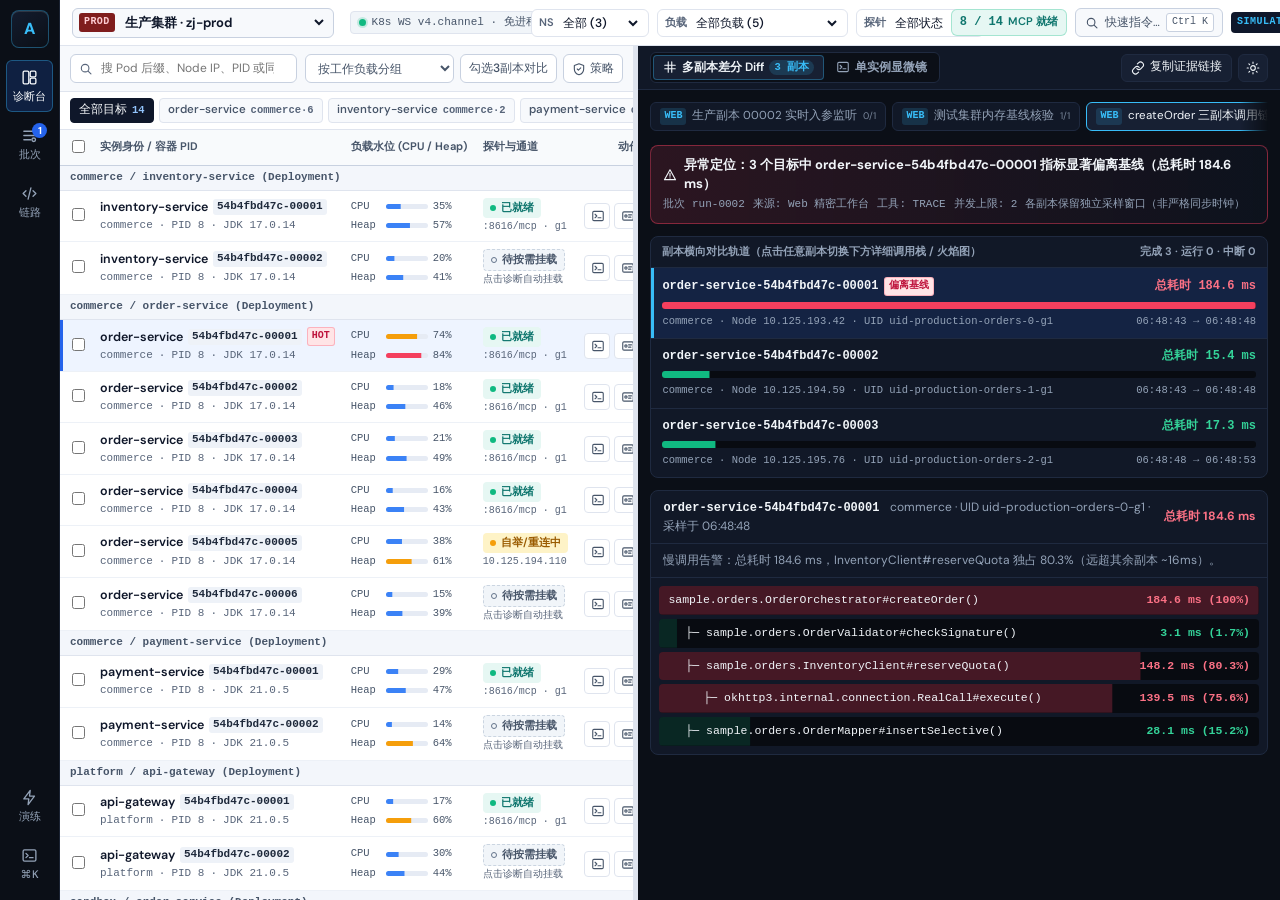
==== commit f003cfcd: "fix: make the workbench usable on phones and keep deep links live Findings from a browser E2E pass o" ====
--- a/ui-prototype/index.html
+++ b/ui-prototype/index.html
@@ -16,6 +16,13 @@
     <link
       rel="icon"
       href="data:image/svg+xml,%3Csvg xmlns='http://www.w3.org/2000/svg' viewBox='0 0 40 40'%3E%3Crect width='40' height='40' rx='9' fill='%230b0f17'/%3E%3Cpath d='M11 28 20 11l9 17M14.5 22h11' fill='none' stroke='%2338bdf8' stroke-width='2.8' stroke-linecap='round' stroke-linejoin='round'/%3E%3Ccircle cx='20' cy='11' r='2.4' fill='%2310b981'/%3E%3C/svg%3E"
+    />
+    <link
+      rel="preload"
+      href="./fonts/DM-Sans.ttf"
+      as="font"
+      type="font/ttf"
+      crossorigin
     />
     <link rel="stylesheet" href="./style.css" />
     <script src="./model.js" defer></script>
--- a/ui-prototype/style.css
+++ b/ui-prototype/style.css
@@ -583,7 +583,8 @@
   padding: 6px 10px;
   border-bottom: 1px solid var(--line);
   overflow-x: auto;
-  scrollbar-width: thin;
+  scrollbar-width: none;
+  -ms-overflow-style: none;
   background: var(--panel-bg);
   flex-shrink: 0;
 }
@@ -1145,6 +1146,8 @@
   display: inline-flex;
   align-items: center;
   gap: 5px;
+  white-space: nowrap;
+  flex-shrink: 0;
 }
 
 .stage-btn:hover {
@@ -1212,6 +1215,15 @@
   gap: 6px;
   overflow-x: auto;
   padding-bottom: 2px;
+  scrollbar-width: none;
+  -ms-overflow-style: none;
+  -webkit-mask-image: linear-gradient(to right, #000 calc(100% - 28px), transparent);
+  mask-image: linear-gradient(to right, #000 calc(100% - 28px), transparent);
+}
+
+.run-selector-strip::-webkit-scrollbar,
+.workload-strip::-webkit-scrollbar {
+  display: none;
 }
 
 .run-pill {
@@ -2200,7 +2212,19 @@
   text-align: left;
   display: flex;
   flex-direction: column;
-  gap: 2px;
+  gap: 3px;
+}
+
+.chaos-btn strong {
+  display: flex;
+  align-items: center;
+  gap: 6px;
+  font-size: 12.5px;
+}
+
+.chaos-btn strong svg {
+  color: var(--accent);
+  flex-shrink: 0;
 }
 
 .chaos-btn:hover {
@@ -2336,6 +2360,125 @@
     flex-wrap: wrap;
   }
 
+  /* Narrow screens: reflow the matrix into stacked cards instead of a
+     horizontally clipped 4-column table. */
+  .matrix-scroll {
+    overflow-x: hidden;
+  }
+
+  .target-matrix,
+  .target-matrix tbody {
+    display: block;
+  }
+
+  .target-matrix thead {
+    display: none;
+  }
+
+  .target-matrix tbody tr.group-row {
+    display: block;
+  }
+
+  .target-matrix tbody tr.group-row td {
+    display: block;
+    border-bottom: 1px solid var(--line);
+  }
+
+  .target-row {
+    display: grid;
+    grid-template-columns: 26px minmax(0, 1fr) auto;
+    grid-template-areas:
+      "check identity actions"
+      "check meters probe";
+    align-items: center;
+    column-gap: 8px;
+    row-gap: 7px;
+    padding: 9px 10px;
+  }
+
+  .target-row > td {
+    display: block;
+    padding: 0 !important;
+    border-bottom: 0;
+    white-space: normal;
+  }
+
+  .target-row > td.col-check {
+    grid-area: check;
+    align-self: start;
+  }
+
+  .target-row > td:nth-child(2) {
+    grid-area: identity;
+    min-width: 0;
+  }
+
+  .target-row > td:nth-child(3) {
+    grid-area: meters;
+    min-width: 0;
+  }
+
+  .target-row > td:nth-child(4) {
+    grid-area: probe;
+    justify-self: end;
+    text-align: right;
+  }
+
+  .target-row > td.col-act {
+    grid-area: actions;
+    width: auto;
+  }
+
+  .meter-stack {
+    min-width: 0;
+    width: 100%;
+  }
+
+  .micro-bar-row {
+    grid-template-columns: 30px minmax(48px, 1fr) 34px;
+  }
+
+  .probe-sub {
+    display: none;
+  }
+
+  .rail-btn span {
+    white-space: nowrap;
+    font-size: 10px;
+  }
+
+  .stage-header {
+    height: auto;
+    min-height: 44px;
+    flex-wrap: wrap;
+    gap: 6px;
+    padding: 6px 10px;
+  }
+
+  .stage-mode-switch {
+    flex: 1 1 auto;
+    min-width: 0;
+  }
+
+  .stage-mode-switch button {
+    white-space: nowrap;
+    font-size: 11.5px;
+    padding: 4px 8px;
+  }
+
+  .stage-mode-switch em {
+    white-space: nowrap;
+  }
+
+  .stage-actions {
+    flex-shrink: 0;
+  }
+
+  .stage-body {
+    padding: 10px;
+    gap: 10px;
+  }
+
   .verdict-title {
     overflow-wrap: anywhere;
   }
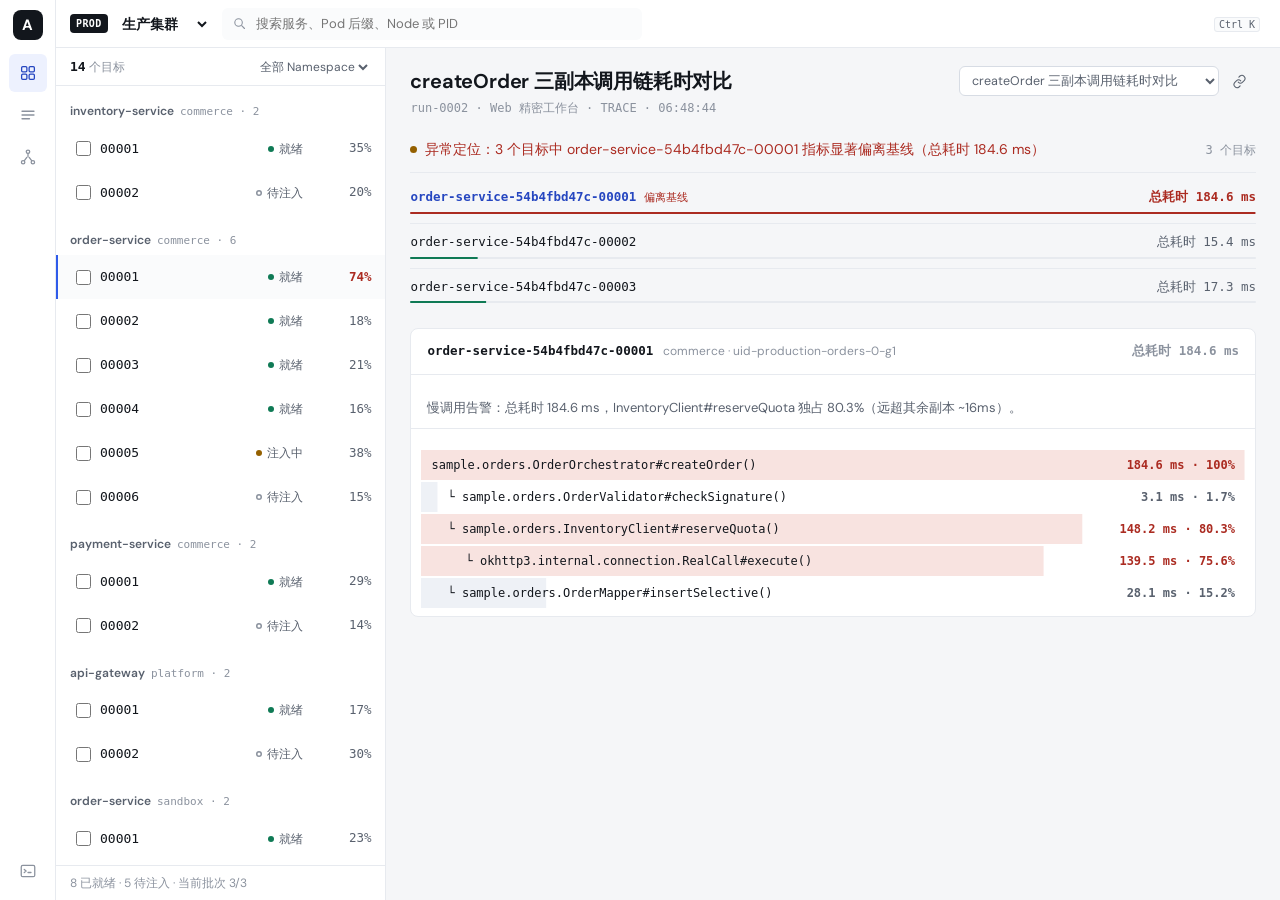
==== commit c10c5937: "refactor: strip the workbench down to one list and one evidence column The previous shell stacked th" ====
--- a/ui-prototype/index.html
+++ b/ui-prototype/index.html
@@ -3,498 +3,236 @@
   <head>
     <meta charset="utf-8" />
     <meta name="viewport" content="width=device-width, initial-scale=1" />
-    <meta name="theme-color" content="#0b0f17" />
+    <meta name="theme-color" content="#f5f6f8" />
     <meta
       name="description"
-      content="Arthas Workbench 精密诊断工作台原型：K8s WebSocket 免进程隧道、免运维自举挂载、多副本横向差分与 Web/MCP 共用证据账本。"
+      content="Arthas Workbench 原型：同一屏完成目标选择、多副本对比与证据查看。"
     />
     <meta
       http-equiv="Content-Security-Policy"
       content="default-src 'none'; script-src 'self'; style-src 'self'; font-src 'self'; img-src 'self' data:; connect-src 'none'; base-uri 'none'; form-action 'none'"
     />
-    <title>Arthas Workbench · Java 运行时精密诊断台</title>
-    <link
-      rel="icon"
-      href="data:image/svg+xml,%3Csvg xmlns='http://www.w3.org/2000/svg' viewBox='0 0 40 40'%3E%3Crect width='40' height='40' rx='9' fill='%230b0f17'/%3E%3Cpath d='M11 28 20 11l9 17M14.5 22h11' fill='none' stroke='%2338bdf8' stroke-width='2.8' stroke-linecap='round' stroke-linejoin='round'/%3E%3Ccircle cx='20' cy='11' r='2.4' fill='%2310b981'/%3E%3C/svg%3E"
-    />
-    <link
-      rel="preload"
-      href="./fonts/DM-Sans.ttf"
-      as="font"
-      type="font/ttf"
-      crossorigin
-    />
+    <title>Arthas Workbench · Java 运行时诊断台</title>
+    <link rel="preload" href="./fonts/DM-Sans.ttf" as="font" type="font/ttf" crossorigin />
     <link rel="stylesheet" href="./style.css" />
     <script src="./model.js" defer></script>
     <script src="./app.js" defer></script>
   </head>
   <body>
-    <svg class="svg-sprite" xmlns="http://www.w3.org/2000/svg" aria-hidden="true">
+    <svg class="sprite" xmlns="http://www.w3.org/2000/svg" aria-hidden="true">
       <defs>
-        <symbol id="i-workbench" viewBox="0 0 24 24">
-          <rect x="3" y="3" width="8" height="18" rx="1.8" />
-          <rect x="13" y="3" width="8" height="8" rx="1.8" />
-          <rect x="13" y="13" width="8" height="8" rx="1.8" />
-        </symbol>
-        <symbol id="i-ledger" viewBox="0 0 24 24">
-          <path d="M4 6h16M4 12h16M4 18h10" />
-          <circle cx="18" cy="18" r="2.5" />
-        </symbol>
-        <symbol id="i-mcp" viewBox="0 0 24 24">
-          <path d="m7 8-4 4 4 4m10-8 4 4-4 4M14 4l-4 16" />
-        </symbol>
-        <symbol id="i-bolt" viewBox="0 0 24 24">
-          <path d="M13 2 4 14h7l-1 8 9-12h-7l1-8Z" />
+        <symbol id="i-grid" viewBox="0 0 24 24">
+          <rect x="3.5" y="3.5" width="7" height="7" rx="1.5" />
+          <rect x="13.5" y="3.5" width="7" height="7" rx="1.5" />
+          <rect x="3.5" y="13.5" width="7" height="7" rx="1.5" />
+          <rect x="13.5" y="13.5" width="7" height="7" rx="1.5" />
+        </symbol>
+        <symbol id="i-list" viewBox="0 0 24 24">
+          <path d="M4 7h16M4 12h16M4 17h10" />
+        </symbol>
+        <symbol id="i-flow" viewBox="0 0 24 24">
+          <circle cx="12" cy="5" r="2.3" />
+          <circle cx="5.5" cy="19" r="2.3" />
+          <circle cx="18.5" cy="19" r="2.3" />
+          <path d="M12 7.3v4.2M10.4 12.6l-3 4M13.6 12.6l3 4" />
         </symbol>
         <symbol id="i-search" viewBox="0 0 24 24">
-          <circle cx="10.5" cy="10.5" r="6.5" />
-          <path d="m15.5 15.5 5 5" />
+          <circle cx="10.5" cy="10.5" r="6" />
+          <path d="m15.5 15.5 4.5 4.5" />
         </symbol>
         <symbol id="i-play" viewBox="0 0 24 24">
-          <path d="m7 5 12 7-12 7V5Z" />
+          <path d="m8 5 11 7-11 7V5Z" />
         </symbol>
         <symbol id="i-link" viewBox="0 0 24 24">
-          <path d="M10 13a5 5 0 0 0 7.07 0l2.83-2.83a5 5 0 0 0-7.07-7.07L11 4.93" />
-          <path d="M14 11a5 5 0 0 0-7.07 0L4.1 13.83a5 5 0 0 0 7.07 7.07L13 19.07" />
-        </symbol>
-        <symbol id="i-copy" viewBox="0 0 24 24">
-          <rect x="9" y="9" width="12" height="12" rx="2" />
-          <path d="M5 15H4a2 2 0 0 1-2-2V4a2 2 0 0 1 2-2h9a2 2 0 0 1 2 2v1" />
-        </symbol>
-        <symbol id="i-refresh" viewBox="0 0 24 24">
-          <path d="M20 11a8 8 0 0 0-14.9-3M4 4v4h4M4 13a8 8 0 0 0 14.9 3M20 20v-4h-4" />
-        </symbol>
-        <symbol id="i-shield" viewBox="0 0 24 24">
-          <path d="M12 3l8 3v6c0 5.2-3.4 8.7-8 10-4.6-1.3-8-4.8-8-10V6l8-3Z" />
-          <path d="m9 12 2 2 4-4" />
-        </symbol>
-        <symbol id="i-id" viewBox="0 0 24 24">
-          <rect x="3" y="5" width="18" height="14" rx="2" />
-          <circle cx="8.5" cy="12" r="2" />
-          <path d="M13 10h5M13 14h4" />
-        </symbol>
-        <symbol id="i-sun" viewBox="0 0 24 24">
-          <circle cx="12" cy="12" r="4" />
-          <path d="M12 2v2m0 16v2M4.93 4.93l1.41 1.41m11.32 11.32 1.41 1.41M2 12h2m16 0h2M4.93 19.07l1.41-1.41m11.32-11.32 1.41-1.41" />
-        </symbol>
-        <symbol id="i-moon" viewBox="0 0 24 24">
-          <path d="M21 12.8A9 9 0 1 1 11.2 3a7 7 0 0 0 9.8 9.8Z" />
+          <path d="M10 13a5 5 0 0 0 7 0l2.8-2.8a5 5 0 0 0-7-7L11 5" />
+          <path d="M14 11a5 5 0 0 0-7 0l-2.8 2.8a5 5 0 0 0 7 7L13 19" />
         </symbol>
         <symbol id="i-close" viewBox="0 0 24 24">
           <path d="M6 6l12 12M18 6 6 18" />
         </symbol>
+        <symbol id="i-alert" viewBox="0 0 24 24">
+          <path d="M12 3.5 2.8 20h18.4L12 3.5Z" />
+          <path d="M12 9.5v4.5m0 3h.01" />
+        </symbol>
         <symbol id="i-check" viewBox="0 0 24 24">
           <path d="m5 12 4.5 4.5L19 7" />
         </symbol>
-        <symbol id="i-alert" viewBox="0 0 24 24">
-          <path d="M12 3 2.5 20h19L12 3Z" />
-          <path d="M12 9v5m0 3h.01" />
+        <symbol id="i-chevron" viewBox="0 0 24 24">
+          <path d="m8 10 4 4 4-4" />
         </symbol>
         <symbol id="i-terminal" viewBox="0 0 24 24">
-          <rect x="3" y="4" width="18" height="16" rx="2" />
-          <path d="m7 9 3 3-3 3m5 0h5" />
-        </symbol>
-        <symbol id="i-diff" viewBox="0 0 24 24">
-          <path d="M9 3v18M15 3v18M3 9h18M3 15h18" />
+          <rect x="3" y="4.5" width="18" height="15" rx="2" />
+          <path d="m7 10 2.5 2L7 14m5 0h4" />
+        </symbol>
+        <symbol id="i-copy" viewBox="0 0 24 24">
+          <rect x="9" y="9" width="11" height="11" rx="2" />
+          <path d="M15 5.5V5a2 2 0 0 0-2-2H5a2 2 0 0 0-2 2v8a2 2 0 0 0 2 2h.5" />
+        </symbol>
+        <symbol id="i-bolt" viewBox="0 0 24 24">
+          <path d="M13 2.5 4.5 14H11l-1 7.5L19.5 10H13l1-7.5Z" />
         </symbol>
         <symbol id="i-stop" viewBox="0 0 24 24">
-          <rect x="6" y="6" width="12" height="12" rx="2" />
+          <rect x="6.5" y="6.5" width="11" height="11" rx="2" />
         </symbol>
       </defs>
     </svg>
 
-    <a class="skip-link" href="#workspace-shell">跳到主工作台</a>
-
-    <div class="app-frame" id="app-frame">
-      <!-- 左侧极窄精密导轨 -->
-      <aside class="rail" aria-label="主导航">
-        <button class="rail-brand" id="brand-home" title="Arthas Workbench · 返回诊断台" aria-label="返回主诊断台">
-          <span class="brand-glyph" aria-hidden="true">A</span>
-        </button>
-
-        <nav class="rail-nav" aria-label="视图切换">
-          <button class="rail-btn active" data-view="workbench" aria-current="page" title="双舱诊断工作台 (1)">
-            <svg class="ic"><use href="#i-workbench" /></svg>
-            <span>诊断台</span>
+    <a class="skip" href="#list">跳到目标列表</a>
+
+    <div class="app">
+      <!-- 左侧 56px 图标轨：只有三个入口 -->
+      <nav class="rail" aria-label="主导航">
+        <span class="rail-mark" aria-hidden="true">A</span>
+        <button class="rail-btn" data-view="workbench" aria-label="诊断台" title="诊断台 (1)">
+          <svg class="ic"><use href="#i-grid" /></svg>
+        </button>
+        <button class="rail-btn" data-view="ledger" aria-label="批次" title="批次账本 (2)">
+          <svg class="ic"><use href="#i-list" /></svg>
+        </button>
+        <button class="rail-btn" data-view="pipeline" aria-label="链路" title="注入链路与 MCP (3)">
+          <svg class="ic"><use href="#i-flow" /></svg>
+        </button>
+        <button class="rail-btn rail-bottom" id="open-cmdk" aria-label="命令面板" title="命令面板 (Ctrl+K)">
+          <svg class="ic"><use href="#i-terminal" /></svg>
+        </button>
+      </nav>
+
+      <div class="shell">
+        <!-- 48px 顶栏：环境 + 搜索，选中后原位变为执行条 -->
+        <header class="topbar">
+          <div class="env">
+            <span class="tier" id="tier">PROD</span>
+            <select id="env-select" aria-label="切换环境"></select>
+          </div>
+
+          <div class="topbar-slot" id="slot-idle">
+            <label class="search">
+              <svg class="ic sm"><use href="#i-search" /></svg>
+              <input id="search" type="search" placeholder="搜索服务、Pod 后缀、Node 或 PID" aria-label="搜索目标" />
+            </label>
+          </div>
+
+          <div class="topbar-slot" id="slot-action" hidden>
+            <span class="sel-count" id="sel-count">已选 3 个</span>
+            <select id="tool-select" class="tool-select" aria-label="诊断工具"></select>
+            <input id="arg-class" class="arg" value="sample.orders.OrderOrchestrator" aria-label="类匹配" />
+            <input id="arg-method" class="arg narrow" value="createOrder" aria-label="方法匹配" />
+            <button class="btn-primary" id="run-btn" type="button">
+              <svg class="ic sm"><use href="#i-play" /></svg><span>执行</span><kbd>⌘↵</kbd>
+            </button>
+            <button class="btn-text" id="clear-sel" type="button">取消</button>
+          </div>
+
+          <button class="kbd-hint" id="cmdk-btn" type="button" aria-label="打开命令面板">
+            <kbd>Ctrl K</kbd>
           </button>
-          <button class="rail-btn" data-view="ledger" title="Web / MCP 共用批次账本 (2)">
-            <svg class="ic"><use href="#i-ledger" /></svg>
-            <span>批次</span>
-            <em class="rail-badge" id="rail-active-runs">1</em>
-          </button>
-          <button class="rail-btn" data-view="pipeline" title="免运维注入链路与 MCP 接入 (3)">
-            <svg class="ic"><use href="#i-mcp" /></svg>
-            <span>链路</span>
-          </button>
-        </nav>
-
-        <div class="rail-footer">
-          <button class="rail-btn" id="open-chaos-btn" title="混沌演练：断连 / Pod 重建 / 自动挂载">
-            <svg class="ic"><use href="#i-bolt" /></svg>
-            <span>演练</span>
-          </button>
-          <button class="rail-btn" id="open-cmdk-rail" title="全局命令舱 (Ctrl+K / ⌘K)">
-            <svg class="ic"><use href="#i-terminal" /></svg>
-            <span>⌘K</span>
-          </button>
-        </div>
-      </aside>
-
-      <!-- 右侧主体容器 -->
-      <div class="workspace-shell" id="workspace-shell">
-        <!-- 46px 顶部精密控制横梁 -->
-        <header class="instrument-bar">
-          <div class="bar-left">
-            <div class="env-switcher">
-              <span class="env-tier" id="env-tier-badge">PROD</span>
-              <select id="env-select" aria-label="选择集群或本机环境"></select>
+        </header>
+
+        <!-- 视图一：目标列表 + 证据 -->
+        <main class="workbench" id="view-workbench">
+          <section class="targets" aria-label="诊断目标">
+            <div class="list-head">
+              <span class="list-title"><strong id="target-count">14</strong> 个目标</span>
+              <label class="ns-filter">
+                <select id="ns-select" aria-label="按 Namespace 筛选"></select>
+              </label>
             </div>
-            <span class="bar-sep" aria-hidden="true"></span>
-            <div class="protocol-pill" id="protocol-pill" title="底层隧道与探针注入策略">
-              <span class="pulse-dot"></span>
-              <span id="protocol-text">K8s WS v4.channel · 免进程隧道</span>
-            </div>
-          </div>
-
-          <div class="bar-center" id="bar-scope-strip">
-            <label class="filter-chip">
-              <span>NS</span>
-              <select id="ns-filter" aria-label="按 Namespace 筛选"></select>
-            </label>
-            <label class="filter-chip">
-              <span>负载</span>
-              <select id="workload-filter" aria-label="按工作负载筛选"></select>
-            </label>
-            <label class="filter-chip">
-              <span>探针</span>
-              <select id="channel-filter" aria-label="按探针状态筛选">
-                <option value="all">全部状态</option>
-                <option value="ready">已就绪</option>
-                <option value="discovered">待按需挂载</option>
-                <option value="reconnecting">挂载/重连中</option>
-                <option value="offline">设备离线</option>
-              </select>
-            </label>
-            <button class="ghost-xs" id="reset-filters-btn" hidden>清空筛选</button>
-          </div>
-
-          <div class="bar-right">
-            <div class="readiness-meter" id="readiness-meter" title="已就绪探针 / 当前环境总目标（发现目标不自动 Attach，诊断时可一键自举）">
-              <span class="meter-num" id="ready-ratio">8 / 14</span>
-              <span class="meter-caption">MCP 就绪</span>
-            </div>
-            <button class="cmdk-trigger" id="cmdk-trigger" type="button" aria-label="打开命令面板">
-              <svg class="ic xs"><use href="#i-search" /></svg>
-              <span>快速指令…</span>
-              <kbd>Ctrl K</kbd>
-            </button>
-            <span class="sim-chip" title="纯前端确定性模型，无真实网络请求">SIMULATED</span>
-          </div>
-        </header>
-
-        <!-- 移动端双舱切换条（仅窄屏显示） -->
-        <div class="mobile-pane-tabs" id="mobile-pane-tabs" role="tablist" aria-label="窄屏面板切换">
-          <button role="tab" aria-selected="true" data-mpane="targets" class="active">
-            目标矩阵 <span id="m-target-count">14</span>
-          </button>
-          <button role="tab" aria-selected="false" data-mpane="stage">
-            证据舱 · Diff
-          </button>
-        </div>
-
-        <!-- 视图 1：双舱联动精密诊断台 -->
-        <main class="split-workbench" id="view-workbench">
-          <!-- 左舱：冷白 1px 机械网格 · 目标矩阵 -->
-          <section class="pane-targets" id="pane-targets" aria-label="候选 JVM 目标矩阵">
-            <div class="subbar">
-              <label class="inline-search">
-                <svg class="ic xs"><use href="#i-search" /></svg>
-                <input
-                  id="target-search"
-                  type="search"
-                  placeholder="搜 Pod 后缀、Node IP、PID 或同名服务…"
-                  aria-label="搜索目标"
-                />
-              </label>
-              <div class="subbar-actions">
-                <select id="group-by-select" class="micro-select" aria-label="分组维度">
-                  <option value="workload">按工作负载分组</option>
-                  <option value="namespace">按 Namespace 分组</option>
-                  <option value="node">按 Node 节点分组</option>
-                  <option value="none">平铺列表</option>
-                </select>
-                <button class="micro-btn" id="quick-select-replicas" type="button" title="一键勾选当前工作负载前 3 个副本做横向差分">
-                  勾选3副本对比
-                </button>
-                <button class="micro-btn" id="local-scan-btn" type="button" hidden>
-                  <svg class="ic xs"><use href="#i-refresh" /></svg>扫描本机 JVM
-                </button>
-                <button class="micro-btn" id="policy-btn" type="button" title="按工作负载设置探针自动维护策略">
-                  <svg class="ic xs"><use href="#i-shield" /></svg>策略
-                </button>
-              </div>
-            </div>
-
-            <!-- 快捷工作负载胶囊带 -->
-            <div class="workload-strip" id="workload-strip" aria-label="工作负载快捷切换"></div>
-
-            <!-- 高密度目标表格 -->
-            <div class="matrix-scroll" id="matrix-scroll">
-              <table class="target-matrix" aria-label="Java 诊断目标列表">
-                <thead>
-                  <tr>
-                    <th class="col-check">
-                      <input type="checkbox" id="check-all" aria-label="全选当前可见目标" />
-                    </th>
-                    <th>实例身份 / 容器 PID</th>
-                    <th>负载水位 (CPU / Heap)</th>
-                    <th>探针与通道</th>
-                    <th class="col-act">动作</th>
-                  </tr>
-                </thead>
-                <tbody id="target-tbody"></tbody>
-              </table>
-            </div>
-
-            <!-- 左舱底部：勾选即浮出的深曜石指令发射船坞 -->
-            <div class="launch-dock" id="launch-dock" hidden>
-              <div class="dock-top">
-                <div class="dock-scope">
-                  <span class="dock-count" id="dock-count">已锁定 3 个 JVM</span>
-                  <span class="dock-mount-hint" id="dock-mount-hint"></span>
-                </div>
-                <button class="dock-clear" id="dock-clear" type="button">清空选择</button>
-              </div>
-              <div class="dock-controls">
-                <div class="dock-tools" id="dock-tools" role="radiogroup" aria-label="批量诊断工具"></div>
-                <div class="dock-params" id="dock-params">
-                  <input
-                    id="dock-class"
-                    type="text"
-                    value="sample.orders.OrderOrchestrator"
-                    placeholder="类匹配 Pattern"
-                    aria-label="类匹配表达式"
-                  />
-                  <input
-                    id="dock-method"
-                    type="text"
-                    value="createOrder"
-                    placeholder="方法名"
-                    aria-label="方法匹配表达式"
-                  />
-                </div>
-                <button class="dock-fire-btn" id="dock-fire-btn" type="button">
-                  <svg class="ic xs"><use href="#i-play" /></svg>
-                  <span id="dock-fire-label">并发采样对比</span>
-                  <kbd>⌘↵</kbd>
-                </button>
-              </div>
-            </div>
+            <div class="list" id="list" tabindex="-1"></div>
+            <div class="list-foot" id="list-foot"></div>
           </section>
 
-          <!-- 可拖拽分屏手柄 -->
-          <div
-            class="split-resizer"
-            id="split-resizer"
-            role="separator"
-            aria-orientation="vertical"
-            aria-label="调整左右分屏宽度"
-            tabindex="0"
-          ></div>
-
-          <!-- 右舱：深曜石高对比证据舞台 (Obsidian Evidence Stage) -->
-          <section class="pane-stage" id="pane-stage" data-stage-theme="obsidian" aria-label="实时诊断证据舞台">
-            <header class="stage-header">
-              <div class="stage-mode-switch" role="tablist" aria-label="证据模式切换">
-                <button role="tab" id="tab-mode-diff" data-smode="diff" class="active" aria-selected="true">
-                  <svg class="ic xs"><use href="#i-diff" /></svg>
-                  <span>多副本差分 Diff</span>
-                  <em id="diff-run-tag">3 副本</em>
-                </button>
-                <button role="tab" id="tab-mode-single" data-smode="single" aria-selected="false">
-                  <svg class="ic xs"><use href="#i-terminal" /></svg>
-                  <span>单实例显微镜</span>
-                </button>
-              </div>
-
-              <div class="stage-actions">
-                  <button class="stage-btn" id="copy-Permalink-btn" type="button" title="复制固定绑定本次 Run 快照与目标 UID 的团队分享链接">
-                  <svg class="ic xs"><use href="#i-link" /></svg>
-                  <span class="hide-xs">复制证据链接</span>
-                </button>
-                <button class="stage-btn icon-only" id="toggle-stage-theme" type="button" title="切换证据舱明/暗画布" aria-label="切换证据舱深色或浅色背景">
-                  <svg class="ic xs"><use href="#i-sun" /></svg>
-                </button>
-              </div>
-            </header>
-
-            <div class="stage-body" id="stage-body"></div>
-          </section>
+          <section class="evidence" id="evidence" aria-label="诊断证据"></section>
         </main>
 
-        <!-- 视图 2：Web / MCP 统一持久批次账本 (MySQL 模型映射) -->
-        <main class="ledger-workbench" id="view-ledger" hidden>
-          <section class="ledger-list-pane" aria-label="全部诊断批次记录">
-            <div class="ledger-toolbar">
-              <div>
-                <h1>统一诊断账本 <span>Runs &amp; Immutable Snapshots</span></h1>
-                <p>Web 与 IDE MCP 共用同一套批次事实表；每次提交永久冻结 Pod UID、容器与采样窗口。</p>
-              </div>
-              <div class="ledger-filters">
-                <input id="ledger-search" type="search" placeholder="搜批次标题、实例、Namespace 或工具…" aria-label="搜索批次" />
-                <select id="ledger-source" aria-label="筛选来源">
-                  <option value="all">全部来源 (Web + MCP)</option>
-                  <option value="web">仅 Web 工作台</option>
-                  <option value="mcp">仅 IDE MCP</option>
-                </select>
-                <select id="ledger-status" aria-label="筛选状态">
-                  <option value="all">全部状态</option>
-                  <option value="running">执行中</option>
-                  <option value="succeeded">全部成功</option>
-                  <option value="partial">部分完成</option>
-                  <option value="interrupted">身份变更中断</option>
-                  <option value="cancelled">已取消</option>
+        <!-- 视图二：批次账本 -->
+        <main class="ledger" id="view-ledger" hidden>
+          <section class="ledger-list">
+            <div class="ledger-head">
+              <h1>批次</h1>
+              <div class="ledger-tools">
+                <input id="ledger-search" type="search" placeholder="搜索批次或实例" aria-label="搜索批次" />
+                <select id="ledger-source" aria-label="按来源筛选">
+                  <option value="all">全部来源</option>
+                  <option value="web">Web</option>
+                  <option value="mcp">MCP</option>
                 </select>
               </div>
             </div>
             <div class="ledger-rows" id="ledger-rows"></div>
           </section>
-          <section class="ledger-preview-pane" id="ledger-preview-pane" data-stage-theme="obsidian" aria-label="选中批次的证据详情"></section>
+          <section class="evidence" id="ledger-evidence" aria-label="批次证据"></section>
         </main>
 
-        <!-- 视图 3：免运维自举注入链路 & 统一 MCP 接入 -->
-        <main class="pipeline-workbench" id="view-pipeline" hidden>
-          <div class="pipeline-scroll">
-            <header class="pipeline-hero">
-              <div>
-                <span class="eyebrow-tag">ZERO-KUBECTL · SELF-CONTAINED ARTHAS DELIVERY</span>
-                <h1>零外部依赖 · 全节点快速挂载与统一 MCP 网关</h1>
-                <p>不求运维改基础镜像、不在服务器拉起成百上千个 <code>kubectl port-forward</code> 子进程。一套协议同时打通 K8s 生产集群、Flink 纯 JRE 容器与同事本机开发机。</p>
+        <!-- 视图三：注入链路与 MCP -->
+        <main class="pipeline" id="view-pipeline" hidden>
+          <div class="pipeline-inner">
+            <h1>目标接入链路</h1>
+            <p class="lead">浏览器只负责选择与查看。连接、注入与执行由服务器侧的 K8s 通道完成。</p>
+
+            <ol class="steps">
+              <li>
+                <h2>K8s WebSocket 通道</h2>
+                <p>服务端用 <code>v4.channel.k8s.io</code> 直接复用 APIServer 连接，不再为每个目标启动 <code>kubectl port-forward</code> 进程，也不占用本地端口。</p>
+              </li>
+              <li>
+                <h2>按需注入</h2>
+                <p>发现目标不等于已挂载。执行诊断时才下发精简包并调用 <code>jattach</code>，不启动第二个 JVM；<code>/tmp</code> 已有同版本包则直接复用。</p>
+              </li>
+              <li>
+                <h2>身份固定</h2>
+                <p>执行前确认 Pod UID、容器与真实 Java PID（容器内通常不是 1 号进程）。Pod 重建后旧任务中断，不会在新实例上重放。</p>
+              </li>
+              <li>
+                <h2>本机开发机</h2>
+                <p>同事电脑通过一次配对建立反向连接，扫描本机 JVM 无需配置 <code>JAVA_HOME</code>。</p>
+              </li>
+            </ol>
+
+            <section class="mcp">
+              <div class="mcp-head">
+                <h2>MCP 接入</h2>
+                <button class="btn-text" id="copy-mcp" type="button">
+                  <svg class="ic sm"><use href="#i-copy" /></svg>复制
+                </button>
               </div>
-              <button class="primary-cta" id="trigger-mcp-batch-demo" type="button">
-                <svg class="ic xs"><use href="#i-play" /></svg>
-                <span>实景演练：MCP 跨 3 副本自动挂载并抓线程</span>
-              </button>
-            </header>
-
-            <!-- 四步硬核链路卡片 -->
-            <section class="arch-grid" aria-label="核心技术链路对比">
-              <article class="arch-card">
-                <div class="arch-step">01 · K8s 原生多路复用隧道</div>
-                <h2>WebSocket <code>v4.channel.k8s.io</code> 直连</h2>
-                <p>Rust 网关直接通过 Kubeconfig / Rancher Proxy 建立 WebSocket 多路字节流（<code>ch0</code> 数据帧 / <code>ch1</code> 错误帧），内存直转 HTTP 请求到 Pod <code>:8616/mcp</code>。</p>
-                <div class="arch-metrics">
-                  <span><strong>0 个</strong> <code>kubectl</code> 进程</span>
-                  <span><strong>0 个</strong> 本地占用端口</span>
-                  <span><strong>~240ms</strong> 实测握手</span>
-                </div>
-              </article>
-
-              <article class="arch-card">
-                <div class="arch-step">02 · 免运维三级自适应注入</div>
-                <h2>12MB 精简包秒级下发 + 全量 <code>jattach</code></h2>
-                <p>剔除无用包，仅保留 <code>agent/core/spy.jar</code> + 双架构静态 <code>jattach</code>。不启动第二个 JVM，濒临 OOM 容器也能安全挂载：</p>
-                <ol class="tier-list">
-                  <li><strong>Tier A（内网 HTTP Pull · ~0.3s）</strong>：Pod 内自带 <code>curl</code> 从工作台签名内网 URL 拉取并校验 SHA-256，<code>/tmp</code> 命中缓存直接跳过。</li>
-                  <li><strong>Tier B（WS Stdin 流式解包 · ~3s）</strong>：禁外连容器直接走 <code>exec</code> <code>tar -xzf -</code> 流式直灌，32KB 分帧流控告别 <code>staticperl</code>。</li>
-                  <li><strong>Tier C（微接收器 / 临时容器兜底）</strong>：极简无 <code>tar</code> 镜像注入 80KB 静态接收器或 K8s Ephemeral Container。</li>
-                </ol>
-              </article>
-
-              <article class="arch-card">
-                <div class="arch-step">03 · 零裸奔安全边界 + 精确身份</div>
-                <h2>单实例随机 BasicAuth + 非 1 号 PID 识别</h2>
-                <p>自动扫描 <code>/proc/*/cmdline</code> 锁定真实 Java 进程（如 <code>PID 8</code>，跳过 <code>PID 1 sh -c</code> 与已完成 <code>init-image-tools</code>），注入随机强密码并强制 <code>telnetPort=-1</code>。</p>
-                <div class="arch-metrics">
-                  <span><strong>防横向渗透</strong> 随机鉴权</span>
-                  <span><strong>UID 冻结</strong> 重建绝不重放</span>
-                </div>
-              </article>
-
-              <article class="arch-card">
-                <div class="arch-step">04 · 本机零配置一键唤醒</div>
-                <h2><code>arthas-wb://</code> 协议配对 + <code>hsperfdata</code></h2>
-                <p>同事电脑免配 <code>JAVA_HOME</code>、免填 JSON。网页点击唤醒本机单文件助手，直接解析 <code>%TEMP%/hsperfdata_*</code> 10ms 列出 Spring Boot 端口与进程并建立反向 WSS。</p>
-                <div class="arch-metrics">
-                  <span><strong>默认私有</strong> 显式授权共享</span>
-                  <span><strong>10ms</strong> 进程发现</span>
-                </div>
-              </article>
-            </section>
-
-            <!-- MCP 接入实况与配置复制 -->
-            <section class="mcp-panel-grid">
-              <div class="mcp-config-card">
-                <div class="card-head">
-                  <div>
-                    <h2>统一 Streamable HTTP MCP 接入配置</h2>
-                    <p>粘贴至 Cursor / Claude Code / Windsurf，AI 调用自动落入团队 MySQL 审计账本并生成可分享 Web 证据链接。</p>
-                  </div>
-                  <button class="micro-btn" id="copy-mcp-json" type="button">
-                    <svg class="ic xs"><use href="#i-copy" /></svg>复制 JSON
-                  </button>
-                </div>
-                <pre class="code-box" id="mcp-json-code">{
+              <pre id="mcp-config">{
   "mcpServers": {
     "arthas-workbench": {
       "type": "streamable-http",
-      "url": "https://arthas.internal.example.com/mcp",
-      "headers": {
-        "Authorization": "Bearer &lt;your-personal-pat-token&gt;"
-      }
+      "url": "https://arthas.example.internal/mcp",
+      "headers": { "Authorization": "Bearer &lt;token&gt;" }
     }
   }
 }</pre>
-              </div>
-
-              <div class="mcp-env-card">
-                <div class="card-head">
-                  <div>
-                    <h2>各环境实时 MCP 可调用范围</h2>
-                    <p>离线设备自动熔断，不会向大模型暴露脏实例。</p>
-                  </div>
-                </div>
-                <div id="mcp-env-table-wrap"></div>
-              </div>
+              <table class="env-table">
+                <thead><tr><th>环境</th><th>通道</th><th>就绪</th><th></th></tr></thead>
+                <tbody id="env-rows"></tbody>
+              </table>
             </section>
           </div>
         </main>
       </div>
     </div>
 
-    <!-- 全局命令面板 (Ctrl+K / ⌘K) -->
-    <dialog class="cmdk-dialog" id="cmdk-dialog" aria-label="全局快速指令舱">
-      <div class="cmdk-box">
-        <div class="cmdk-input-row">
-          <svg class="ic"><use href="#i-terminal" /></svg>
-          <input
-            id="cmdk-input"
-            type="text"
-            placeholder="输入环境、副本名、诊断工具或演练动作（如：diff / trace / 重建 / flink）…"
-            autocomplete="off"
-          />
-          <kbd>ESC</kbd>
-        </div>
-        <div class="cmdk-list" id="cmdk-list" role="listbox"></div>
+    <dialog class="palette" id="palette" aria-label="命令面板">
+      <div class="palette-box">
+        <input id="palette-input" type="text" placeholder="输入命令或搜索目标" autocomplete="off" />
+        <div class="palette-list" id="palette-list"></div>
       </div>
     </dialog>
 
-    <!-- 通用模态抽屉框（目标精确身份核验 / 纳管策略 / 混沌演练） -->
-    <dialog class="modal-dialog" id="modal-dialog" aria-labelledby="modal-title">
-      <div class="modal-box">
-        <header class="modal-head">
-          <div>
-            <span class="eyebrow-tag" id="modal-eyebrow">TARGET IDENTITY</span>
-            <h2 id="modal-title">目标身份指纹</h2>
-          </div>
-          <button class="icon-close" id="modal-close" type="button" aria-label="关闭窗口">
-            <svg class="ic xs"><use href="#i-close" /></svg>
+    <dialog class="sheet" id="sheet" aria-labelledby="sheet-title">
+      <div class="sheet-box">
+        <header class="sheet-head">
+          <h2 id="sheet-title">详情</h2>
+          <button class="icon-btn" id="sheet-close" type="button" aria-label="关闭">
+            <svg class="ic sm"><use href="#i-close" /></svg>
           </button>
         </header>
-        <div class="modal-body" id="modal-body"></div>
+        <div class="sheet-body" id="sheet-body"></div>
       </div>
     </dialog>
 
-    <div class="toast-bar" id="toast-bar" role="status" aria-live="polite" hidden></div>
+    <p class="toast" id="toast" role="status" aria-live="polite" hidden></p>
   </body>
 </html>
--- a/ui-prototype/style.css
+++ b/ui-prototype/style.css
@@ -5,53 +5,45 @@
   font-display: swap;
 }
 
+/* =========================================================
+   Tokens — one light system. Code/stack evidence is the only
+   dark surface, and it is always a contained block.
+   ========================================================= */
 :root {
-  /* Layer 1: Primitive & Semantic Surface Tokens (Light Precision Shell) */
-  --shell-bg: #eef1f6;
-  --panel-bg: #ffffff;
-  --panel-subtle: #f7f9fc;
-  --panel-hover: #f1f5fb;
-  --panel-selected: #eef4ff;
-  --rail-bg: #0b0f17;
-  --rail-border: #1b2333;
-
-  --line: #dfe4ee;
-  --line-strong: #c8d1e0;
-
-  --ink: #0f172a;
-  --ink-secondary: #475569;
-  --ink-muted: #58657a;
-
-  /* Brand & Action Accent */
-  --accent: #2563eb;
-  --accent-hover: #1d4ed8;
-  --accent-soft: #dbeafe;
-  --cyan: #0ea5e9;
-
-  /* Semantic Status (WCAG AA+ Verified) */
-  --ok-ink: #0f766e;
-  --ok-bg: #e6f7f3;
-  --ok-dot: #10b981;
-
-  --warn-ink: #9a5b00;
-  --warn-bg: #fef3c7;
-  --warn-dot: #f59e0b;
-
-  --danger-ink: #be123c;
-  --danger-bg: #ffe4e6;
-  --danger-dot: #f43f5e;
-
-  /* Typography & Rhythm Tokens */
-  --font-sans: "DM Sans", "PingFang SC", "Hiragino Sans GB", "Microsoft YaHei UI", system-ui, sans-serif;
-  --font-mono: "JetBrains Mono", "Cascadia Code", "SFMono-Regular", Consolas, monospace;
-
-  --r-xs: 4px;
-  --r-sm: 6px;
-  --r-md: 8px;
-  --r-lg: 10px;
-
-  --ease-snappy: cubic-bezier(0.16, 1, 0.3, 1);
-  --left-pane-width: 47%;
+  --bg: #f5f6f8;
+  --surface: #ffffff;
+  --surface-2: #fafbfc;
+  --hover: #f3f5f8;
+  --selected: #eef2fe;
+
+  --ink: #12161c;
+  --ink-2: #59616e;
+  --ink-3: #8b929e;
+
+  --line: #e7eaef;
+  --line-strong: #d7dce4;
+
+  --accent: #2f5bea;
+  --accent-ink: #2546c0;
+  --accent-bg: #edf1fe;
+
+  --ok: #0f7a55;
+  --ok-bg: #e8f5ef;
+  --warn: #946000;
+  --warn-bg: #fbf2e1;
+  --bad: #ab2b21;
+  --bad-bg: #fcebe9;
+
+  --code: #12161d;
+  --code-2: #1a202a;
+  --code-ink: #e7eaf0;
+  --code-ink-2: #9aa4b4;
+
+  --sans: "DM Sans", "PingFang SC", "Hiragino Sans GB", "Microsoft YaHei UI", system-ui, sans-serif;
+  --mono: "JetBrains Mono", "Cascadia Code", "SFMono-Regular", Consolas, monospace;
+
+  --r: 6px;
+  --ease: cubic-bezier(0.16, 1, 0.3, 1);
 }
 
 *,
@@ -66,41 +58,16 @@
 
 html,
 body {
+  height: 100%;
   margin: 0;
-  padding: 0;
-  height: 100%;
-  background: var(--shell-bg);
+  background: var(--bg);
   color: var(--ink);
-  font-family: var(--font-sans);
-  font-size: 13px;
-  line-height: 1.45;
+  font-family: var(--sans);
+  font-size: 14px;
+  line-height: 1.5;
   font-variant-numeric: tabular-nums;
   -webkit-font-smoothing: antialiased;
   overflow: hidden;
-}
-
-.svg-sprite {
-  position: absolute;
-  width: 0;
-  height: 0;
-  overflow: hidden;
-}
-
-.ic {
-  width: 17px;
-  height: 17px;
-  fill: none;
-  stroke: currentColor;
-  stroke-width: 1.85;
-  stroke-linecap: round;
-  stroke-linejoin: round;
-  flex-shrink: 0;
-}
-
-.ic.xs {
-  width: 14px;
-  height: 14px;
-  stroke-width: 1.9;
 }
 
 button,
@@ -112,11 +79,13 @@
 
 button {
   cursor: pointer;
+  border: 0;
+  background: none;
 }
 
 button:disabled {
   cursor: not-allowed;
-  opacity: 0.48;
+  opacity: 0.45;
 }
 
 :focus-visible {
@@ -124,1385 +93,785 @@
   outline-offset: 1px;
 }
 
-.skip-link {
+.sprite {
+  position: absolute;
+  width: 0;
+  height: 0;
+}
+
+.ic {
+  width: 18px;
+  height: 18px;
+  fill: none;
+  stroke: currentColor;
+  stroke-width: 1.7;
+  stroke-linecap: round;
+  stroke-linejoin: round;
+  flex: none;
+}
+
+.ic.sm {
+  width: 15px;
+  height: 15px;
+}
+
+.skip {
   position: fixed;
+  top: -40px;
   left: 12px;
-  top: -48px;
-  z-index: 999;
+  z-index: 50;
   padding: 8px 12px;
-  background: var(--rail-bg);
+  background: var(--ink);
   color: #fff;
-  border-radius: var(--r-sm);
+  border-radius: var(--r);
   text-decoration: none;
 }
 
-.skip-link:focus {
-  top: 10px;
-}
-
-/* ========================
-   App Frame & Narrow Rail
-   ======================== */
-.app-frame {
+.skip:focus {
+  top: 8px;
+}
+
+/* =========================================================
+   Frame
+   ========================================================= */
+.app {
   display: grid;
-  grid-template-columns: 60px minmax(0, 1fr);
+  grid-template-columns: 56px minmax(0, 1fr);
   height: 100dvh;
-  width: 100%;
-  max-width: 100vw;
 }
 
 .rail {
-  background: var(--rail-bg);
-  border-right: 1px solid var(--rail-border);
   display: flex;
   flex-direction: column;
   align-items: center;
-  padding: 10px 6px;
-  gap: 12px;
-  color: #94a3b8;
-  z-index: 20;
-}
-
-.rail-brand {
+  gap: 4px;
+  padding: 10px 0;
+  background: var(--surface);
+  border-right: 1px solid var(--line);
+}
+
+.rail-mark {
+  display: grid;
+  place-items: center;
+  width: 30px;
+  height: 30px;
+  margin-bottom: 10px;
+  border-radius: 8px;
+  background: var(--ink);
+  color: #fff;
+  font-weight: 700;
+  font-size: 15px;
+}
+
+.rail-btn {
+  display: grid;
+  place-items: center;
   width: 38px;
   height: 38px;
-  border-radius: var(--r-md);
-  border: 1px solid rgba(56, 189, 248, 0.35);
-  background: linear-gradient(145deg, #131c2e, #0b0f17);
-  box-shadow: inset 0 1px 0 rgba(255, 255, 255, 0.12);
-  display: grid;
-  place-items: center;
-  padding: 0;
-  transition: border-color 140ms var(--ease-snappy), transform 140ms var(--ease-snappy);
-}
-
-.rail-brand:hover {
-  border-color: #38bdf8;
-}
-
-.brand-glyph {
-  font-weight: 800;
-  font-size: 16px;
-  letter-spacing: -0.5px;
-  color: #38bdf8;
-}
-
-.rail-nav,
-.rail-footer {
-  display: flex;
-  flex-direction: column;
-  gap: 6px;
-  width: 100%;
-}
-
-.rail-footer {
+  border-radius: var(--r);
+  color: var(--ink-3);
+  transition: background 120ms var(--ease), color 120ms var(--ease);
+}
+
+.rail-btn:hover {
+  background: var(--hover);
+  color: var(--ink);
+}
+
+.rail-btn[aria-current="page"] {
+  background: var(--accent-bg);
+  color: var(--accent-ink);
+}
+
+.rail-bottom {
   margin-top: auto;
 }
 
-.rail-btn {
-  position: relative;
-  width: 100%;
-  padding: 8px 2px 6px;
-  border: 1px solid transparent;
-  border-radius: var(--r-sm);
-  background: transparent;
-  color: #94a3b8;
-  display: flex;
-  flex-direction: column;
-  align-items: center;
-  gap: 3px;
-  font-size: 11px;
-  font-weight: 500;
-  transition: background 140ms ease, color 140ms ease, border-color 140ms ease;
-}
-
-.rail-btn:hover {
-  background: rgba(255, 255, 255, 0.06);
-  color: #e2e8f0;
-}
-
-.rail-btn.active {
-  background: rgba(37, 99, 235, 0.2);
-  border-color: rgba(56, 189, 248, 0.36);
-  color: #f8fafc;
-}
-
-.rail-badge {
-  position: absolute;
-  top: 4px;
-  right: 5px;
-  min-width: 15px;
-  height: 15px;
-  padding: 0 4px;
-  border-radius: 99px;
-  background: #2563eb;
-  color: #fff;
-  font-style: normal;
-  font-size: 10px;
-  font-weight: 700;
-  line-height: 15px;
-  text-align: center;
-}
-
-/* ========================
-   Top Instrument Bar (46px)
-   ======================== */
-.workspace-shell {
+.shell {
   display: flex;
   flex-direction: column;
   min-width: 0;
   height: 100dvh;
 }
 
-.instrument-bar {
-  height: 46px;
-  flex-shrink: 0;
-  background: var(--panel-bg);
+/* =========================================================
+   Topbar — exactly one row, 48px
+   ========================================================= */
+.topbar {
+  display: flex;
+  align-items: center;
+  gap: 12px;
+  height: 48px;
+  flex: none;
+  padding: 0 14px;
+  background: var(--surface);
   border-bottom: 1px solid var(--line);
-  padding: 0 12px;
-  display: flex;
-  align-items: center;
-  justify-content: space-between;
-  gap: 10px;
-}
-
-.bar-left,
-.bar-center,
-.bar-right {
+}
+
+.env {
   display: flex;
   align-items: center;
   gap: 8px;
+  flex: none;
+}
+
+.tier {
+  padding: 2px 6px;
+  border-radius: 4px;
+  background: var(--ink);
+  color: #fff;
+  font-family: var(--mono);
+  font-size: 10px;
+  font-weight: 700;
+  letter-spacing: 0.04em;
+}
+
+.tier[data-tier="TEST"] {
+  background: #33415c;
+}
+
+.tier[data-tier="DATA"] {
+  background: #1f4d43;
+}
+
+.tier[data-tier="LOCAL"] {
+  background: #3d4a5c;
+}
+
+.tier[data-tier="OFFLINE"] {
+  background: #6b7482;
+}
+
+#env-select {
+  max-width: 240px;
+  padding: 4px 2px;
+  border: 0;
+  background: transparent;
+  font-size: 14px;
+  font-weight: 600;
+  cursor: pointer;
+}
+
+#env-select:focus {
+  outline: none;
+}
+
+.topbar-slot {
+  display: flex;
+  align-items: center;
+  gap: 8px;
+  flex: 1;
   min-width: 0;
 }
 
-.env-switcher {
+/* Search is a quiet input, not a bordered field everywhere */
+.search {
+  display: flex;
+  align-items: center;
+  gap: 7px;
+  flex: 1;
+  max-width: 420px;
+  height: 32px;
+  padding: 0 10px;
+  border-radius: var(--r);
+  background: var(--surface-2);
+  color: var(--ink-3);
+  transition: background 120ms var(--ease), box-shadow 120ms var(--ease);
+}
+
+.search:focus-within {
+  background: var(--surface);
+  box-shadow: inset 0 0 0 1px var(--line-strong);
+}
+
+.search input {
+  flex: 1;
+  min-width: 0;
+  border: 0;
+  background: transparent;
+  font-size: 13px;
+  color: var(--ink);
+}
+
+.search input:focus {
+  outline: none;
+}
+
+.sel-count {
+  font-size: 13px;
+  font-weight: 600;
+  white-space: nowrap;
+}
+
+.tool-select {
+  height: 30px;
+  padding: 0 26px 0 8px;
+  border: 1px solid var(--line-strong);
+  border-radius: var(--r);
+  background: var(--surface);
+  font-size: 13px;
+  font-weight: 500;
+  cursor: pointer;
+}
+
+.arg {
+  width: 240px;
+  min-width: 90px;
+  height: 30px;
+  padding: 0 8px;
+  border: 1px solid var(--line-strong);
+  border-radius: var(--r);
+  background: var(--surface);
+  font-family: var(--mono);
+  font-size: 12px;
+}
+
+.arg.narrow {
+  width: 120px;
+}
+
+.btn-primary {
   display: inline-flex;
   align-items: center;
   gap: 6px;
   height: 30px;
-  padding: 0 6px 0 6px;
-  background: var(--panel-subtle);
-  border: 1px solid var(--line-strong);
-  border-radius: var(--r-sm);
-}
-
-.env-tier {
-  padding: 2px 5px;
+  padding: 0 10px;
+  border-radius: var(--r);
+  background: var(--accent);
+  color: #fff;
+  font-size: 13px;
+  font-weight: 600;
+  white-space: nowrap;
+  transition: background 120ms var(--ease);
+}
+
+.btn-primary:hover {
+  background: var(--accent-ink);
+}
+
+.btn-primary kbd,
+.kbd-hint kbd {
+  padding: 1px 4px;
   border-radius: 3px;
-  font-family: var(--font-mono);
+  font-family: var(--mono);
   font-size: 10px;
-  font-weight: 700;
-  letter-spacing: 0.4px;
-  background: #0f172a;
-  color: #f8fafc;
-}
-
-.env-tier[data-tier="PROD"] {
-  background: #7f1d1d;
-  color: #fecdd3;
-}
-
-.env-tier[data-tier="TEST"] {
-  background: #1e3a8a;
-  color: #dbeafe;
-}
-
-.env-tier[data-tier="DATA"] {
-  background: #064e3b;
-  color: #d1fae5;
-}
-
-.env-tier[data-tier="OFFLINE"] {
-  background: #475569;
-  color: #e2e8f0;
-}
-
-#env-select {
-  border: 0;
-  background: transparent;
-  font-weight: 650;
+  font-weight: 500;
+}
+
+.btn-primary kbd {
+  background: rgba(255, 255, 255, 0.18);
+  color: rgba(255, 255, 255, 0.9);
+}
+
+.btn-text {
+  display: inline-flex;
+  align-items: center;
+  gap: 5px;
+  height: 30px;
+  padding: 0 6px;
+  border-radius: var(--r);
+  color: var(--ink-2);
   font-size: 13px;
+  white-space: nowrap;
+}
+
+.btn-text:hover {
   color: var(--ink);
-  padding-right: 4px;
-  cursor: pointer;
-}
-
-#env-select:focus {
-  outline: none;
-}
-
-.bar-sep {
-  width: 1px;
-  height: 18px;
-  background: var(--line);
-}
-
-.protocol-pill {
-  display: inline-flex;
-  align-items: center;
-  gap: 6px;
-  padding: 3px 8px;
-  border-radius: var(--r-xs);
-  background: #f1f5f9;
+  background: var(--hover);
+}
+
+.kbd-hint {
+  flex: none;
+  padding: 3px 6px;
+  border-radius: 4px;
+  color: var(--ink-3);
+}
+
+.kbd-hint kbd {
+  background: var(--surface-2);
   border: 1px solid var(--line);
-  color: var(--ink-secondary);
-  font-family: var(--font-mono);
-  font-size: 11px;
-  white-space: nowrap;
-}
-
-.pulse-dot {
-  width: 7px;
-  height: 7px;
-  border-radius: 50%;
-  background: var(--ok-dot);
-  box-shadow: 0 0 0 2px rgba(16, 185, 129, 0.2);
-}
-
-.protocol-pill.offline .pulse-dot {
-  background: #94a3b8;
-  box-shadow: none;
-}
-
-.filter-chip {
-  display: inline-flex;
-  align-items: center;
-  gap: 5px;
-  height: 28px;
-  padding: 0 7px;
-  background: var(--panel-bg);
-  border: 1px solid var(--line);
-  border-radius: var(--r-sm);
-  font-size: 12px;
-  white-space: nowrap;
-}
-
-.filter-chip > span {
-  color: var(--ink-muted);
-  font-weight: 600;
-  font-size: 11px;
-}
-
-.filter-chip select {
-  border: 0;
-  background: transparent;
-  font-weight: 550;
-  color: var(--ink);
-  max-width: 148px;
-  cursor: pointer;
-}
-
-.filter-chip select:focus {
-  outline: none;
-}
-
-.ghost-xs {
-  border: 1px solid var(--line-strong);
-  background: var(--panel-subtle);
-  color: var(--accent);
-  border-radius: var(--r-xs);
-  height: 26px;
-  padding: 0 8px;
-  font-size: 11px;
-  font-weight: 600;
-  white-space: nowrap;
-}
-
-.readiness-meter {
-  display: inline-flex;
-  align-items: baseline;
-  gap: 5px;
-  padding: 4px 8px;
-  background: var(--ok-bg);
-  border: 1px solid rgba(16, 185, 129, 0.3);
-  border-radius: var(--r-sm);
-  white-space: nowrap;
-}
-
-.meter-num {
-  font-family: var(--font-mono);
-  font-weight: 700;
-  font-size: 12px;
-  color: var(--ok-ink);
-}
-
-.meter-caption {
-  font-size: 11px;
-  font-weight: 600;
-  color: var(--ok-ink);
-}
-
-.cmdk-trigger {
-  display: inline-flex;
-  align-items: center;
-  gap: 6px;
-  height: 29px;
-  padding: 0 8px 0 9px;
-  background: var(--panel-subtle);
-  border: 1px solid var(--line-strong);
-  border-radius: var(--r-sm);
-  color: var(--ink-secondary);
-  font-size: 12px;
-  white-space: nowrap;
-  transition: border-color 120ms ease, background 120ms ease;
-}
-
-.cmdk-trigger:hover {
-  border-color: var(--accent);
-  color: var(--ink);
-}
-
-.cmdk-trigger kbd,
-.dock-fire-btn kbd,
-.cmdk-input-row kbd {
-  font-family: var(--font-mono);
-  font-size: 10px;
-  padding: 1px 5px;
-  border-radius: 3px;
-  border: 1px solid var(--line-strong);
-  background: #fff;
-  color: var(--ink-secondary);
-}
-
-.sim-chip {
-  font-family: var(--font-mono);
-  font-size: 10px;
-  font-weight: 700;
-  letter-spacing: 0.5px;
-  padding: 3px 6px;
-  border-radius: var(--r-xs);
-  background: #0f172a;
-  color: #38bdf8;
-}
-
-/* ========================
-   Split Dual-Pane Workbench
-   ======================== */
-.mobile-pane-tabs {
-  display: none;
-}
-
-.split-workbench {
+  color: var(--ink-2);
+}
+
+/* =========================================================
+   Workbench: list + evidence
+   ========================================================= */
+.workbench {
+  display: grid;
+  grid-template-columns: clamp(320px, 27%, 430px) minmax(0, 1fr);
   flex: 1;
   min-height: 0;
-  display: grid;
-  grid-template-columns: minmax(360px, var(--left-pane-width)) 5px minmax(400px, 1fr);
-  background: var(--line);
-}
-
-.split-workbench[data-split="36"] { --left-pane-width: 36%; }
-.split-workbench[data-split="40"] { --left-pane-width: 40%; }
-.split-workbench[data-split="44"] { --left-pane-width: 44%; }
-.split-workbench[data-split="47"] { --left-pane-width: 47%; }
-.split-workbench[data-split="52"] { --left-pane-width: 52%; }
-.split-workbench[data-split="56"] { --left-pane-width: 56%; }
-.split-workbench[data-split="60"] { --left-pane-width: 60%; }
-
-/* Left Pane: Precision Target Matrix */
-.pane-targets {
-  position: relative;
-  background: var(--panel-bg);
+  background: var(--bg);
+}
+
+.targets {
   display: flex;
   flex-direction: column;
   min-width: 0;
   min-height: 0;
-}
-
-.subbar {
+  background: var(--surface);
+  border-right: 1px solid var(--line);
+}
+
+.list-head {
   display: flex;
   align-items: center;
   justify-content: space-between;
-  flex-wrap: wrap;
   gap: 8px;
-  padding: 8px 10px;
+  height: 38px;
+  flex: none;
+  padding: 0 14px;
   border-bottom: 1px solid var(--line);
-  background: var(--panel-subtle);
-}
-
-.inline-search {
-  flex: 1;
-  min-width: 140px;
-  display: flex;
-  align-items: center;
-  gap: 6px;
-  height: 29px;
-  padding: 0 8px;
-  background: var(--panel-bg);
-  border: 1px solid var(--line-strong);
-  border-radius: var(--r-sm);
-  color: var(--ink-muted);
-}
-
-.inline-search input {
-  width: 100%;
+}
+
+.list-title {
+  font-size: 12px;
+  color: var(--ink-3);
+}
+
+.list-title strong {
+  color: var(--ink);
+  font-family: var(--mono);
+  font-size: 13px;
+  font-weight: 600;
+}
+
+.ns-filter select {
+  max-width: 190px;
   border: 0;
   background: transparent;
-  color: var(--ink);
+  color: var(--ink-2);
   font-size: 12px;
-}
-
-.inline-search input:focus {
+  cursor: pointer;
+}
+
+.ns-filter select:focus {
   outline: none;
 }
 
-.subbar-actions {
-  display: flex;
-  align-items: center;
-  gap: 6px;
-  flex-shrink: 0;
-}
-
-.micro-select,
-.micro-btn {
-  height: 29px;
-  padding: 0 8px;
-  border-radius: var(--r-sm);
-  border: 1px solid var(--line-strong);
-  background: var(--panel-bg);
-  color: var(--ink-secondary);
-  font-size: 12px;
-  font-weight: 550;
-  display: inline-flex;
-  align-items: center;
-  gap: 4px;
-  white-space: nowrap;
-  transition: border-color 120ms ease, color 120ms ease, background 120ms ease;
-}
-
-.micro-btn:hover,
-.micro-select:hover {
-  border-color: var(--accent);
-  color: var(--ink);
-  background: var(--panel-hover);
-}
-
-.workload-strip {
-  display: flex;
-  align-items: center;
-  gap: 5px;
-  padding: 6px 10px;
-  border-bottom: 1px solid var(--line);
-  overflow-x: auto;
-  scrollbar-width: none;
-  -ms-overflow-style: none;
-  background: var(--panel-bg);
-  flex-shrink: 0;
-}
-
-.wl-pill {
-  border: 1px solid var(--line);
-  background: var(--panel-subtle);
-  color: var(--ink-secondary);
-  border-radius: var(--r-xs);
-  padding: 3px 8px;
-  font-size: 11.5px;
-  font-weight: 550;
-  display: inline-flex;
-  align-items: center;
-  gap: 5px;
-  white-space: nowrap;
-  transition: all 120ms ease;
-}
-
-.wl-pill small {
-  font-family: var(--font-mono);
-  font-size: 10.5px;
-  color: var(--ink-muted);
-}
-
-.wl-pill:hover {
-  border-color: var(--line-strong);
-  color: var(--ink);
-}
-
-.wl-pill.active {
-  background: #0f172a;
-  border-color: #0f172a;
-  color: #f8fafc;
-}
-
-.wl-pill.active small {
-  color: #93c5fd;
-}
-
-/* High-Density Matrix Table */
-.matrix-scroll {
+.list {
   flex: 1;
   min-height: 0;
   overflow: auto;
-  padding-bottom: 108px;
-}
-
-.target-matrix {
-  width: 100%;
-  border-collapse: collapse;
-  text-align: left;
-}
-
-.target-matrix thead th {
-  position: sticky;
-  top: 0;
-  z-index: 4;
-  background: #f8fafc;
-  border-bottom: 1px solid var(--line-strong);
-  padding: 7px 8px;
+  padding-bottom: 8px;
+}
+
+.list:focus {
+  outline: none;
+}
+
+.group {
+  padding: 16px 14px 6px;
+  font-size: 12px;
+  color: var(--ink-3);
+  display: flex;
+  align-items: baseline;
+  gap: 6px;
+}
+
+.group strong {
+  color: var(--ink-2);
+  font-weight: 600;
+}
+
+.group span {
+  font-family: var(--mono);
   font-size: 11px;
-  font-weight: 650;
-  color: var(--ink-secondary);
+}
+
+.row {
+  display: grid;
+  grid-template-columns: 18px minmax(0, 1fr) auto 58px;
+  align-items: center;
+  gap: 10px;
+  height: 44px;
+  padding: 0 14px;
+  cursor: pointer;
+  border-left: 2px solid transparent;
+  transition: background 100ms var(--ease);
+}
+
+.row:hover {
+  background: var(--hover);
+}
+
+.row.focused {
+  background: var(--surface-2);
+  border-left-color: var(--accent);
+}
+
+.row.checked {
+  background: var(--selected);
+  border-left-color: var(--accent);
+}
+
+.row input[type="checkbox"] {
+  width: 15px;
+  height: 15px;
+  accent-color: var(--accent);
+  cursor: pointer;
+}
+
+.row-main {
+  display: flex;
+  align-items: baseline;
+  gap: 7px;
+  min-width: 0;
+}
+
+.row-id {
+  font-family: var(--mono);
+  font-size: 13px;
+  font-weight: 500;
+  color: var(--ink);
   white-space: nowrap;
 }
 
-.col-check {
-  width: 32px;
-  text-align: center !important;
-  padding-left: 8px !important;
-  padding-right: 4px !important;
-}
-
-.col-act {
-  width: 78px;
-  text-align: right !important;
-  padding-right: 10px !important;
-}
-
-.group-row td {
-  background: #f3f6fb;
-  border-bottom: 1px solid var(--line);
-  padding: 4px 10px;
-  font-family: var(--font-mono);
-  font-size: 11px;
-  font-weight: 650;
-  color: var(--ink-secondary);
-}
-
-.target-row {
-  border-bottom: 1px solid #edf1f7;
-  cursor: pointer;
-  transition: background 100ms ease;
-}
-
-.target-row:hover {
-  background: var(--panel-hover);
-}
-
-.target-row.focused {
-  background: var(--panel-selected);
-}
-
-.target-row.focused td:first-child {
-  box-shadow: inset 3px 0 0 var(--accent);
-}
-
-.target-row.checked {
-  background: #f4f8ff;
-}
-
-.target-row td {
-  padding: 7px 8px;
-  vertical-align: middle;
-}
-
-.pod-cell-title {
-  display: flex;
-  align-items: center;
-  gap: 5px;
-  font-weight: 600;
-  color: var(--ink);
-  font-size: 12.5px;
-  white-space: nowrap;
-}
-
-.pod-suffix {
-  font-family: var(--font-mono);
-  font-size: 11px;
+.row-gen {
   padding: 0 4px;
   border-radius: 3px;
-  background: #eef2f8;
-  color: #1e293b;
+  background: var(--warn-bg);
+  color: var(--warn);
+  font-family: var(--mono);
+  font-size: 10.5px;
+  font-weight: 600;
+}
+
+.row-state {
+  display: inline-flex;
+  align-items: center;
+  gap: 5px;
+  font-size: 12px;
+  color: var(--ink-2);
   white-space: nowrap;
 }
 
-.hot-badge {
-  font-family: var(--font-mono);
-  font-size: 10px;
-  font-weight: 700;
-  padding: 1px 4px;
-  border-radius: 3px;
-  background: var(--danger-bg);
-  color: var(--danger-ink);
-  border: 1px solid rgba(244, 63, 94, 0.3);
-  white-space: nowrap;
-}
-
-.pod-cell-sub {
-  margin-top: 2px;
-  display: flex;
-  align-items: center;
-  gap: 6px;
-  font-size: 11px;
-  color: var(--ink-muted);
-  font-family: var(--font-mono);
-}
-
-/* Inline Micro Telemetry Bars */
-.meter-stack {
-  display: flex;
-  flex-direction: column;
-  gap: 4px;
-  min-width: 112px;
-}
-
-.micro-bar-row {
-  display: grid;
-  grid-template-columns: 30px 1fr 34px;
-  align-items: center;
-  gap: 5px;
-  font-family: var(--font-mono);
-  font-size: 10.5px;
-  color: var(--ink-secondary);
-}
-
-.micro-track {
-  height: 5px;
-  border-radius: 3px;
-  background: #e6ebf4;
-  overflow: hidden;
-  display: block;
-}
-
-.svg-meter {
-  display: block;
-  width: 100%;
-  height: 100%;
-}
-
-.svg-fill {
-  fill: #3b82f6;
-}
-
-.svg-fill.warn {
-  fill: #f59e0b;
-}
-
-.svg-fill.crit {
-  fill: #f43f5e;
-}
-
-.svg-fill.ok {
-  fill: #10b981;
-}
-
-.svg-fill.run {
-  fill: #38bdf8;
-}
-
-/* Probe Channel Pills */
-.probe-pill {
-  display: inline-flex;
-  align-items: center;
-  gap: 5px;
-  padding: 2px 7px;
-  border-radius: var(--r-xs);
-  font-size: 11px;
-  font-weight: 600;
-  white-space: nowrap;
-}
-
-.probe-pill::before {
-  content: "";
+.dot {
   width: 6px;
   height: 6px;
   border-radius: 50%;
-}
-
-.probe-pill.ready {
-  background: var(--ok-bg);
-  color: var(--ok-ink);
-}
-
-.probe-pill.ready::before {
-  background: var(--ok-dot);
-}
-
-.probe-pill.discovered {
-  background: #f1f5f9;
-  color: #475569;
-  border: 1px dashed #cbd5e1;
-}
-
-.probe-pill.discovered::before {
-  border: 1.5px solid #64748b;
+  flex: none;
+  background: var(--ink-3);
+}
+
+.dot.ready {
+  background: var(--ok);
+}
+
+.dot.mounting {
+  background: var(--warn);
+}
+
+.dot.discovered {
   background: transparent;
-}
-
-.probe-pill.reconnecting {
-  background: var(--warn-bg);
-  color: var(--warn-ink);
-}
-
-.probe-pill.reconnecting::before {
-  background: var(--warn-dot);
-}
-
-.probe-pill.offline {
-  background: #f1f5f9;
-  color: #64748b;
-}
-
-.probe-pill.offline::before {
-  background: #94a3b8;
-}
-
-.probe-sub {
-  display: block;
-  margin-top: 2px;
-  font-family: var(--font-mono);
-  font-size: 10px;
-  color: var(--ink-muted);
-}
-
-.row-actions {
-  display: inline-flex;
-  align-items: center;
-  justify-content: flex-end;
-  gap: 4px;
-}
-
-.row-icon-btn {
-  width: 26px;
-  height: 26px;
-  border-radius: var(--r-xs);
-  border: 1px solid var(--line);
-  background: var(--panel-bg);
-  color: var(--ink-secondary);
-  display: inline-grid;
-  place-items: center;
-}
-
-.row-icon-btn:hover {
-  border-color: var(--accent);
-  color: var(--accent);
-}
-
-/* Floating Obsidian Launch Dock (Inside Left Pane) */
-.launch-dock {
-  position: absolute;
-  left: 10px;
-  right: 10px;
-  bottom: 10px;
-  z-index: 12;
-  background: #0d1320;
-  color: #f1f5f9;
-  border: 1px solid rgba(56, 189, 248, 0.35);
-  border-radius: var(--r-lg);
-  box-shadow:
-    inset 0 1px 0 rgba(255, 255, 255, 0.12),
-    0 14px 32px rgba(9, 13, 22, 0.36);
-  padding: 9px 11px;
+  box-shadow: inset 0 0 0 1.5px var(--ink-3);
+}
+
+.dot.offline {
+  background: var(--line-strong);
+}
+
+.row-metric {
+  text-align: right;
+  font-family: var(--mono);
+  font-size: 12.5px;
+  color: var(--ink-2);
+}
+
+.row-metric.hot {
+  color: var(--bad);
+  font-weight: 600;
+}
+
+.list-foot {
+  flex: none;
+  padding: 8px 14px;
+  border-top: 1px solid var(--line);
+  font-size: 12px;
+  color: var(--ink-3);
+  min-height: 33px;
+}
+
+.empty {
+  padding: 28px 14px;
+  font-size: 13px;
+  color: var(--ink-3);
+  text-align: center;
+}
+
+/* =========================================================
+   Evidence pane
+   ========================================================= */
+.evidence {
   display: flex;
   flex-direction: column;
-  gap: 7px;
-  animation: dockIn 160ms var(--ease-snappy);
-}
-
-@keyframes dockIn {
-  from {
-    opacity: 0;
-    transform: translateY(8px);
-  }
-  to {
-    opacity: 1;
-    transform: translateY(0);
-  }
-}
-
-.dock-top {
-  display: flex;
-  align-items: center;
-  justify-content: space-between;
-  gap: 8px;
-}
-
-.dock-scope {
-  display: flex;
-  align-items: center;
-  gap: 8px;
-  flex-wrap: wrap;
-}
-
-.dock-count {
-  font-weight: 700;
-  font-size: 12px;
-  color: #38bdf8;
-}
-
-.dock-mount-hint {
-  font-size: 11px;
-  color: #fbbf24;
-  font-family: var(--font-mono);
-}
-
-.dock-clear {
-  border: 0;
-  background: transparent;
-  color: #94a3b8;
-  font-size: 11px;
-  padding: 2px 4px;
-}
-
-.dock-clear:hover {
-  color: #fff;
-}
-
-.dock-controls {
-  display: flex;
-  align-items: center;
-  gap: 6px;
-  flex-wrap: wrap;
-}
-
-.dock-tools {
-  display: inline-flex;
-  align-items: center;
-  background: #161f32;
-  border: 1px solid #26334d;
-  border-radius: var(--r-sm);
-  padding: 2px;
-  gap: 2px;
-}
-
-.dock-tool-btn {
-  border: 0;
-  background: transparent;
-  color: #94a3b8;
-  font-family: var(--font-mono);
-  font-size: 11px;
-  font-weight: 600;
-  padding: 4px 7px;
-  border-radius: 4px;
-}
-
-.dock-tool-btn.active {
-  background: #2563eb;
-  color: #fff;
-}
-
-.dock-params {
-  display: flex;
-  align-items: center;
-  gap: 5px;
-  flex: 1;
-  min-width: 160px;
-}
-
-.dock-params input {
-  min-width: 0;
-  flex: 1;
-  height: 28px;
-  padding: 0 7px;
-  border-radius: var(--r-xs);
-  border: 1px solid #2a3956;
-  background: #131b2c;
-  color: #f8fafc;
-  font-family: var(--font-mono);
-  font-size: 11px;
-}
-
-.dock-fire-btn {
-  margin-left: auto;
-  height: 30px;
-  padding: 0 11px;
-  border-radius: var(--r-sm);
-  border: 1px solid #38bdf8;
-  background: linear-gradient(180deg, #2563eb, #1d4ed8);
-  color: #fff;
-  font-weight: 650;
-  font-size: 12px;
-  display: inline-flex;
-  align-items: center;
-  gap: 5px;
-  white-space: nowrap;
-}
-
-.dock-fire-btn kbd {
-  background: rgba(15, 23, 42, 0.55);
-  border-color: rgba(255, 255, 255, 0.25);
-  color: #e2e8f0;
-}
-
-/* Resizer Handle */
-.split-resizer {
-  background: var(--line);
-  cursor: col-resize;
-  position: relative;
-  transition: background 120ms ease;
-}
-
-.split-resizer:hover,
-.split-resizer:focus-visible {
-  background: var(--accent);
-}
-
-/* ========================
-   Right Pane: Obsidian Evidence Stage
-   ======================== */
-.pane-stage,
-.ledger-preview-pane {
-  --st-bg: #0b0f17;
-  --st-surface: #111827;
-  --st-elevated: #172033;
-  --st-line: #1f2a40;
-  --st-ink: #f1f5f9;
-  --st-muted: #94a3b8;
-  --st-subtle: #64748b;
-  --st-code-bg: #080b11;
-
-  background: var(--st-bg);
-  color: var(--st-ink);
-  display: flex;
-  flex-direction: column;
+  align-items: stretch;
   min-width: 0;
   min-height: 0;
-}
-
-.pane-stage[data-stage-theme="light"],
-.ledger-preview-pane[data-stage-theme="light"] {
-  --st-bg: #f8fafc;
-  --st-surface: #ffffff;
-  --st-elevated: #f1f5f9;
-  --st-line: #dbe2ee;
-  --st-ink: #0f172a;
-  --st-muted: #475569;
-  --st-subtle: #64748b;
-  --st-code-bg: #f1f5f9;
-}
-
-.stage-header {
-  height: 44px;
-  flex-shrink: 0;
-  padding: 0 12px;
-  border-bottom: 1px solid var(--st-line);
-  background: var(--st-surface);
-  display: flex;
-  align-items: center;
-  justify-content: space-between;
-  gap: 8px;
-}
-
-.stage-mode-switch {
-  display: inline-flex;
-  align-items: center;
-  background: var(--st-bg);
-  border: 1px solid var(--st-line);
-  border-radius: var(--r-sm);
-  padding: 2px;
-  gap: 2px;
-}
-
-.stage-mode-switch button {
-  border: 0;
-  background: transparent;
-  color: var(--st-muted);
-  padding: 4px 10px;
-  border-radius: 4px;
-  font-size: 12px;
-  font-weight: 600;
-  display: inline-flex;
-  align-items: center;
-  gap: 5px;
-}
-
-.stage-mode-switch button.active {
-  background: var(--st-elevated);
-  color: var(--st-ink);
-  box-shadow: inset 0 0 0 1px rgba(56, 189, 248, 0.35);
-}
-
-.stage-mode-switch em {
-  font-style: normal;
-  font-family: var(--font-mono);
-  font-size: 10.5px;
-  padding: 0 5px;
-  border-radius: 99px;
-  background: rgba(56, 189, 248, 0.16);
-  color: #38bdf8;
-}
-
-.stage-actions {
-  display: flex;
-  align-items: center;
-  gap: 6px;
-}
-
-.stage-btn {
-  height: 28px;
-  padding: 0 9px;
-  border-radius: var(--r-sm);
-  border: 1px solid var(--st-line);
-  background: var(--st-elevated);
-  color: var(--st-ink);
-  font-size: 11.5px;
-  font-weight: 550;
-  display: inline-flex;
-  align-items: center;
-  gap: 5px;
-  white-space: nowrap;
-  flex-shrink: 0;
-}
-
-.stage-btn:hover {
-  border-color: #38bdf8;
-}
-
-.stage-btn.icon-only {
-  padding: 0 7px;
-}
-
-.stage-body {
-  flex: 1;
-  min-height: 0;
   overflow: auto;
-  padding: 12px;
+  background: var(--bg);
+  padding: 0 24px;
+}
+
+.ev-inner {
   display: flex;
   flex-direction: column;
-  gap: 12px;
-}
-
-/* Evidence Verdict Banner */
-.verdict-banner {
-  border-radius: var(--r-md);
-  border: 1px solid var(--st-line);
-  background: var(--st-surface);
-  padding: 10px 12px;
+  width: 100%;
+  max-width: 1240px;
+  margin: 0 auto;
+}
+
+.ev-head {
+  position: sticky;
+  top: 0;
+  z-index: 2;
   display: flex;
   align-items: flex-start;
   justify-content: space-between;
+  gap: 12px;
+  padding: 18px 0 12px;
+  background: var(--bg);
+}
+
+.ev-head h1 {
+  margin: 0;
+  font-size: 20px;
+  font-weight: 650;
+  letter-spacing: -0.01em;
+}
+
+.ev-sub {
+  margin-top: 3px;
+  font-size: 12px;
+  color: var(--ink-3);
+  font-family: var(--mono);
+}
+
+.ev-actions {
+  display: flex;
+  align-items: center;
+  gap: 4px;
+  flex: none;
+}
+
+.ghost-btn {
+  display: inline-flex;
+  align-items: center;
+  gap: 6px;
+  height: 30px;
+  padding: 0 9px;
+  border-radius: var(--r);
+  color: var(--ink-2);
+  font-size: 12.5px;
+  white-space: nowrap;
+}
+
+.ghost-btn:hover {
+  background: var(--surface);
+  color: var(--ink);
+}
+
+.run-picker {
+  height: 30px;
+  max-width: 300px;
+  padding: 0 24px 0 8px;
+  border: 1px solid var(--line-strong);
+  border-radius: var(--r);
+  background: var(--surface);
+  font-size: 12.5px;
+  color: var(--ink-2);
+  cursor: pointer;
+}
+
+.back-btn {
+  display: none;
+}
+
+.verdict {
+  display: flex;
+  align-items: baseline;
+  gap: 8px;
+  margin: 0;
+  padding: 10px 0 12px;
+  border-bottom: 1px solid var(--line);
+  font-size: 14px;
+  line-height: 1.5;
+}
+
+.verdict .dot {
+  width: 7px;
+  height: 7px;
+  transform: translateY(-1px);
+}
+
+.verdict.bad {
+  color: var(--bad);
+}
+
+.verdict .hint {
+  margin-left: auto;
+  font-size: 12px;
+  color: var(--ink-3);
+  font-family: var(--mono);
+  white-space: nowrap;
+}
+
+/* Replica lanes: rows, not cards */
+.lanes {
+  margin: 6px 0 0;
+}
+
+.lane {
+  display: grid;
+  grid-template-columns: minmax(0, 1fr) max-content;
+  gap: 5px 12px;
+  padding: 9px 0;
+  border-bottom: 1px solid var(--line);
+  cursor: pointer;
+}
+
+.lane:last-child {
+  border-bottom: 0;
+}
+
+.lane-top {
+  display: flex;
+  align-items: baseline;
+  gap: 8px;
+  min-width: 0;
+}
+
+.lane-name {
+  font-family: var(--mono);
+  font-size: 12.5px;
+  white-space: nowrap;
+  overflow: hidden;
+  text-overflow: ellipsis;
+}
+
+.lane-flag {
+  font-size: 11px;
+  color: var(--bad);
+  white-space: nowrap;
+}
+
+.lane-value {
+  text-align: right;
+  font-family: var(--mono);
+  font-size: 12.5px;
+  font-weight: 600;
+  white-space: nowrap;
+}
+
+.lane-value.bad {
+  color: var(--bad);
+}
+
+.lane-value.ok {
+  color: var(--ink-2);
+  font-weight: 500;
+}
+
+.lane-value.muted {
+  color: var(--ink-3);
+  font-weight: 400;
+}
+
+.lane-track {
+  grid-column: 1 / -1;
+  height: 2px;
+  background: var(--line);
+  border-radius: 2px;
+  overflow: hidden;
+}
+
+.lane-track svg {
+  display: block;
+  width: 100%;
+  height: 2px;
+}
+
+.lane-fill {
+  fill: var(--ok);
+}
+
+.lane-fill.bad {
+  fill: var(--bad);
+}
+
+.lane-fill.pending {
+  fill: var(--warn);
+}
+
+.lane.active .lane-name {
+  color: var(--accent-ink);
+  font-weight: 600;
+}
+
+/* Detail */
+.detail {
+  margin: 16px 0 28px;
+  background: var(--surface);
+  border: 1px solid var(--line);
+  border-radius: 8px;
+  overflow: hidden;
+}
+
+.detail-head {
+  display: flex;
+  align-items: baseline;
   gap: 10px;
-}
-
-.verdict-banner.anomaly {
-  border-color: rgba(244, 63, 94, 0.45);
-  background: linear-gradient(90deg, rgba(244, 63, 94, 0.14), rgba(17, 24, 39, 0.4));
-}
-
-.verdict-banner.running {
-  border-color: rgba(56, 189, 248, 0.45);
-  background: linear-gradient(90deg, rgba(14, 165, 233, 0.15), rgba(17, 24, 39, 0.4));
-}
-
-.verdict-title {
-  display: flex;
-  align-items: center;
-  gap: 7px;
-  font-weight: 700;
+  padding: 13px 16px;
+  border-bottom: 1px solid var(--line);
+}
+
+.detail-head strong {
+  font-family: var(--mono);
+  font-size: 12.5px;
+  font-weight: 600;
+}
+
+.detail-head span {
+  font-size: 12px;
+  color: var(--ink-3);
+}
+
+.detail-head .metric {
+  margin-left: auto;
+  font-family: var(--mono);
+  font-size: 12.5px;
+  font-weight: 600;
+}
+
+.detail-note {
+  padding: 10px 16px;
   font-size: 13px;
-}
-
-.verdict-meta {
-  margin-top: 4px;
-  font-family: var(--font-mono);
-  font-size: 11px;
-  color: var(--st-muted);
-  display: flex;
-  flex-wrap: wrap;
-  gap: 8px;
-}
-
-/* Run Switcher Pills inside Diff View */
-.run-selector-strip {
-  display: flex;
-  align-items: center;
-  gap: 6px;
-  overflow-x: auto;
-  padding-bottom: 2px;
-  scrollbar-width: none;
-  -ms-overflow-style: none;
-  -webkit-mask-image: linear-gradient(to right, #000 calc(100% - 28px), transparent);
-  mask-image: linear-gradient(to right, #000 calc(100% - 28px), transparent);
-}
-
-.run-selector-strip::-webkit-scrollbar,
-.workload-strip::-webkit-scrollbar {
-  display: none;
-}
-
-.run-pill {
-  border: 1px solid var(--st-line);
-  background: var(--st-surface);
-  color: var(--st-muted);
-  border-radius: var(--r-sm);
-  padding: 5px 9px;
-  font-size: 11.5px;
-  display: inline-flex;
-  align-items: center;
-  gap: 6px;
-  white-space: nowrap;
-}
-
-.run-pill.active {
-  border-color: #38bdf8;
-  background: var(--st-elevated);
-  color: var(--st-ink);
-}
-
-.src-tag {
-  font-family: var(--font-mono);
-  font-size: 10px;
-  font-weight: 700;
-  padding: 1px 4px;
-  border-radius: 3px;
-  background: rgba(56, 189, 248, 0.16);
-  color: #38bdf8;
-}
-
-.src-tag.mcp {
-  background: rgba(168, 85, 247, 0.2);
-  color: #c084fc;
-}
-
-/* Replica Diff Matrix Cards */
-.replica-diff-grid {
-  display: flex;
-  flex-direction: column;
-  border: 1px solid var(--st-line);
-  border-radius: var(--r-md);
-  background: var(--st-surface);
-  overflow: hidden;
-}
-
-.diff-grid-head {
-  padding: 7px 11px;
-  border-bottom: 1px solid var(--st-line);
-  font-size: 11px;
-  font-weight: 650;
-  color: var(--st-muted);
-  display: flex;
-  align-items: center;
-  justify-content: space-between;
-}
-
-.replica-lane {
-  padding: 9px 11px;
-  border-bottom: 1px solid var(--st-line);
-  cursor: pointer;
-  transition: background 120ms ease;
-}
-
-.replica-lane:last-child {
-  border-bottom: 0;
-}
-
-.replica-lane:hover {
-  background: var(--st-elevated);
-}
-
-.replica-lane.active {
-  background: rgba(37, 99, 235, 0.14);
-  box-shadow: inset 3px 0 0 #38bdf8;
-}
-
-.lane-top {
-  display: flex;
-  align-items: center;
-  justify-content: space-between;
-  gap: 8px;
-}
-
-.lane-name {
-  font-family: var(--font-mono);
-  font-size: 12px;
-  font-weight: 650;
-  display: flex;
-  align-items: center;
-  gap: 6px;
-}
-
-.lane-metric {
-  font-family: var(--font-mono);
-  font-size: 12px;
-  font-weight: 700;
-}
-
-.lane-bar-wrap {
-  margin-top: 6px;
-  height: 7px;
-  border-radius: 3px;
-  background: var(--st-code-bg);
-  overflow: hidden;
-}
-
-.lane-bar-fill {
-  height: 100%;
-  border-radius: 3px;
-  background: #10b981;
-  transition: width 220ms var(--ease-snappy);
-}
-
-.lane-bar-fill.outlier {
-  background: linear-gradient(90deg, #f59e0b, #f43f5e);
-}
-
-.lane-bar-fill.running {
-  width: 45% !important;
-  background: #38bdf8;
-}
-
-.lane-foot {
-  margin-top: 5px;
-  display: flex;
-  align-items: center;
-  justify-content: space-between;
-  gap: 8px;
-  font-family: var(--font-mono);
-  font-size: 10.5px;
-  color: var(--st-muted);
-}
-
-/* Tool Strip & Evidence Code Canvas */
-.single-toolbar {
-  border: 1px solid var(--st-line);
-  border-radius: var(--r-md);
-  background: var(--st-surface);
-  padding: 9px 11px;
-  display: flex;
-  flex-direction: column;
-  gap: 8px;
-}
-
-.single-target-bar {
-  display: flex;
-  align-items: center;
-  justify-content: space-between;
-  gap: 8px;
-  flex-wrap: wrap;
-}
-
-.single-target-id {
-  font-family: var(--font-mono);
-  font-size: 12.5px;
-  font-weight: 700;
-}
-
-.tool-tabs {
-  display: flex;
-  align-items: center;
-  gap: 4px;
-  flex-wrap: wrap;
-}
-
-.tool-tab {
-  border: 1px solid var(--st-line);
-  background: var(--st-bg);
-  color: var(--st-muted);
-  border-radius: var(--r-xs);
-  padding: 4px 8px;
-  font-size: 11.5px;
-  font-weight: 600;
-}
-
-.tool-tab code {
-  font-family: var(--font-mono);
-  font-size: 10.5px;
-  opacity: 0.75;
-  margin-left: 3px;
-}
-
-.tool-tab.active {
-  border-color: #38bdf8;
-  background: rgba(37, 99, 235, 0.22);
-  color: var(--st-ink);
-}
-
-.inline-run-form {
-  display: flex;
-  align-items: center;
-  gap: 6px;
-  flex-wrap: wrap;
-}
-
-.inline-run-form input {
-  flex: 1;
-  min-width: 130px;
-  height: 29px;
-  padding: 0 8px;
-  border-radius: var(--r-xs);
-  border: 1px solid var(--st-line);
-  background: var(--st-code-bg);
-  color: var(--st-ink);
-  font-family: var(--font-mono);
-  font-size: 11.5px;
-}
-
-.run-exec-btn {
-  height: 29px;
-  padding: 0 11px;
-  border-radius: var(--r-xs);
-  border: 1px solid #38bdf8;
-  background: #2563eb;
-  color: #fff;
-  font-weight: 650;
-  font-size: 12px;
-  display: inline-flex;
-  align-items: center;
-  gap: 5px;
-}
-
-/* Flame Tree & Stack Evidence Box */
-.evidence-card {
-  border: 1px solid var(--st-line);
-  border-radius: var(--r-md);
-  background: var(--st-surface);
-  overflow: hidden;
-}
-
-.evidence-head {
-  padding: 8px 12px;
-  border-bottom: 1px solid var(--st-line);
-  display: flex;
-  align-items: center;
-  justify-content: space-between;
-  gap: 8px;
-  font-size: 12px;
-}
-
-.evidence-head strong {
-  font-family: var(--font-mono);
-}
-
-.flame-list {
-  padding: 8px;
-  display: flex;
-  flex-direction: column;
-  gap: 4px;
-  font-family: var(--font-mono);
-  font-size: 11.5px;
+  color: var(--ink-2);
+  border-bottom: 1px solid var(--line);
+}
+
+/* Flame rows */
+.flame {
+  padding: 8px 10px;
 }
 
 .flame-row {
   position: relative;
+  display: flex;
+  align-items: center;
+  gap: 12px;
+  min-height: 30px;
+  padding: 5px 10px;
   border-radius: 4px;
-  background: var(--st-code-bg);
-  padding: 6px 9px;
-  overflow: hidden;
-  display: flex;
-  align-items: center;
-  justify-content: space-between;
-  gap: 10px;
-}
-
-.flame-row.depth-1 {
-  padding-left: 26px;
-}
-
-.flame-row.depth-2 {
-  padding-left: 44px;
-}
-
-.flame-row.depth-3 {
-  padding-left: 62px;
-}
-
-.flame-bg-svg {
+  font-family: var(--mono);
+  font-size: 12px;
+}
+
+.flame-row + .flame-row {
+  margin-top: 2px;
+}
+
+.fill-svg {
   position: absolute;
   inset: 0;
   width: 100%;
@@ -1510,760 +879,586 @@
   pointer-events: none;
 }
 
-.flame-bg-rect {
-  fill: rgba(16, 185, 129, 0.16);
-}
-
-.flame-bg-rect.warn {
-  fill: rgba(245, 158, 11, 0.22);
-}
-
-.flame-bg-rect.crit {
-  fill: rgba(244, 63, 94, 0.26);
-}
-
-.empty-cell {
-  padding: 24px !important;
-  text-align: center !important;
-  color: var(--ink-muted);
-}
-
-.stage-note {
-  padding: 14px 16px;
-  color: var(--st-muted);
-  font-size: 12px;
-}
-
-.evidence-summary-bar {
-  padding: 8px 12px;
-  border-bottom: 1px solid var(--st-line);
-  font-size: 12px;
-  color: var(--st-muted);
-}
-
-.evidence-submeta {
-  color: var(--st-muted);
-  margin-left: 8px;
-}
-
-.mt-sm {
-  margin-top: 10px;
-}
-
-.ml-xs {
-  margin-left: 6px;
-}
-
-.row-gap-xs {
-  display: flex;
-  gap: 6px;
-}
-
-.inline-hint-muted {
-  font-size: 11.5px;
-  color: var(--st-muted);
-}
-
-.throw-text {
-  color: #fb7185;
-}
-
-.muted-text {
-  color: var(--st-muted);
-}
-
-.ink-muted-sub {
-  color: var(--ink-muted);
-}
-
-.mono-cell {
-  font-family: var(--font-mono);
-  font-size: 11.5px;
-}
-
-.mono-bold {
-  font-family: var(--font-mono);
-  font-weight: 700;
-}
-
-.lane-metric.outlier {
-  color: #fb7185;
-}
-
-.lane-metric.ok {
-  color: #34d399;
-}
-
-.lane-metric.muted {
-  color: #94a3b8;
-}
-
-.container-topo-box {
-  margin-top: 12px;
-  display: flex;
-  flex-direction: column;
-  gap: 5px;
-}
-
-.container-topo-item {
-  padding: 6px 9px;
-  background: var(--panel-subtle);
-  border: 1px solid var(--line);
-  border-radius: 4px;
-  font-size: 11.5px;
-  display: flex;
-  justify-content: space-between;
-  gap: 8px;
-}
-
-.modal-lead {
-  margin: 0 0 10px;
-  color: var(--ink-secondary);
-  font-size: 12.5px;
-}
-
-.chaos-btn.selected {
-  border-color: var(--accent);
-  background: var(--panel-selected);
-}
-
-.pill-ratio {
-  opacity: 0.78;
-}
-
-.flame-sig {
+.fill-rect {
+  fill: #eef1f6;
+}
+
+.fill-rect.warn {
+  fill: #f6ecdb;
+}
+
+.fill-rect.bad {
+  fill: #f8e3e0;
+}
+
+.flame-row .sig {
   position: relative;
-  z-index: 1;
+  flex: 1;
+  min-width: 0;
   overflow: hidden;
   text-overflow: ellipsis;
   white-space: nowrap;
-}
-
-.flame-cost {
+  color: var(--ink);
+}
+
+.flame-row .cost {
   position: relative;
-  z-index: 1;
+  font-weight: 600;
+  color: var(--ink-2);
   white-space: nowrap;
-  font-weight: 700;
-}
-
-.flame-cost.crit {
-  color: #fb7185;
-}
-
-.flame-cost.warn {
-  color: #fbbf24;
-}
-
-.flame-cost.ok {
-  color: #34d399;
-}
-
-.thread-block {
-  padding: 9px 12px;
-  border-bottom: 1px solid var(--st-line);
-  font-family: var(--font-mono);
-  font-size: 11.5px;
-}
-
-.thread-block:last-child {
-  border-bottom: 0;
+}
+
+.flame-row .cost.warn {
+  color: var(--warn);
+}
+
+.flame-row .cost.bad {
+  color: var(--bad);
+}
+
+.flame-row.d1 {
+  padding-left: 26px;
+}
+
+.flame-row.d2 {
+  padding-left: 44px;
+}
+
+/* Thread stack — the only dark surface */
+.thread {
+  border-top: 1px solid var(--line);
 }
 
 .thread-head {
   display: flex;
   align-items: center;
-  justify-content: space-between;
   gap: 8px;
-}
-
-.state-chip {
+  padding: 11px 16px 8px;
+  font-family: var(--mono);
+  font-size: 12.5px;
+}
+
+.thread-head .state {
   padding: 1px 6px;
   border-radius: 3px;
-  font-size: 10.5px;
+  font-size: 11px;
   font-weight: 700;
 }
 
-.state-chip.BLOCKED {
-  background: rgba(244, 63, 94, 0.22);
-  color: #fda4af;
-}
-
-.state-chip.RUNNABLE {
-  background: rgba(16, 185, 129, 0.2);
-  color: #6ee7b7;
-}
-
-.state-chip.WAITING,
-.state-chip.TIMED_WAITING {
-  background: rgba(148, 163, 184, 0.18);
-  color: #cbd5e1;
-}
-
-.lock-alert {
-  margin-top: 5px;
-  padding: 4px 7px;
-  border-radius: 4px;
-  background: rgba(244, 63, 94, 0.14);
-  color: #fda4af;
-  font-size: 11px;
-  display: flex;
-  align-items: center;
-  gap: 5px;
-  overflow-wrap: anywhere;
-}
-
-.stack-lines {
-  margin: 6px 0 0;
-  padding-left: 14px;
-  color: var(--st-muted);
-  list-style: none;
-  overflow-wrap: anywhere;
-}
-
-.stack-lines li::before {
-  content: "↳ ";
-  color: var(--st-subtle);
-}
-
-.kv-table {
+.state.BLOCKED {
+  background: var(--bad-bg);
+  color: var(--bad);
+}
+
+.state.RUNNABLE {
+  background: var(--ok-bg);
+  color: var(--ok);
+}
+
+.state.WAITING,
+.state.TIMED_WAITING {
+  background: #eef1f6;
+  color: var(--ink-2);
+}
+
+.thread-head .cpu {
+  margin-left: auto;
+  color: var(--ink-2);
+  font-weight: 600;
+}
+
+.thread-note {
+  margin: 0 16px 8px;
+  font-size: 12px;
+  color: var(--bad);
+  font-family: var(--mono);
+}
+
+.stack {
+  margin: 0;
+  padding: 12px 16px;
+  background: var(--code);
+  color: var(--code-ink);
+  font-family: var(--mono);
+  font-size: 11.5px;
+  line-height: 1.7;
+  overflow-x: auto;
+  white-space: pre;
+}
+
+.stack .frame-arrow {
+  color: var(--code-ink-2);
+}
+
+/* Tables inside evidence (JVM props, samples) */
+.kv {
   width: 100%;
   border-collapse: collapse;
-  font-family: var(--font-mono);
-  font-size: 11.5px;
-}
-
-.kv-table th,
-.kv-table td {
-  padding: 7px 11px;
-  border-bottom: 1px solid var(--st-line);
+  font-size: 13px;
+}
+
+.kv th,
+.kv td {
+  padding: 9px 16px;
+  border-top: 1px solid var(--line);
   text-align: left;
-}
-
-.kv-table th {
-  color: var(--st-muted);
-  width: 34%;
-}
-
-/* Bootstrap Stepper Card */
-.bootstrap-card {
-  border: 1px dashed rgba(56, 189, 248, 0.45);
-  border-radius: var(--r-md);
-  background: var(--st-surface);
-  padding: 12px;
-}
-
-.step-track {
-  margin-top: 8px;
+  vertical-align: top;
+}
+
+.kv th {
+  width: 32%;
+  color: var(--ink-3);
+  font-weight: 500;
+  font-family: var(--mono);
+  font-size: 12px;
+}
+
+.kv td {
+  font-family: var(--mono);
+  font-size: 12.5px;
+  word-break: break-word;
+}
+
+/* Progress */
+.progress {
+  padding: 18px 16px;
+  border-bottom: 1px solid var(--line);
+}
+
+.progress h3 {
+  margin: 0 0 4px;
+  font-size: 14px;
+  font-weight: 600;
+}
+
+.progress p {
+  margin: 0;
+  font-size: 12.5px;
+  color: var(--ink-2);
+}
+
+.steps-line {
+  display: flex;
+  gap: 18px;
+  margin-top: 10px;
+  flex-wrap: wrap;
+}
+
+.step {
+  font-size: 12px;
+  color: var(--ink-3);
+  display: flex;
+  align-items: center;
+  gap: 6px;
+}
+
+.step.done {
+  color: var(--ok);
+}
+
+.step.active {
+  color: var(--accent-ink);
+  font-weight: 600;
+}
+
+.step .dot {
+  width: 5px;
+  height: 5px;
+}
+
+.ev-empty {
+  padding: 28px 22px;
+  color: var(--ink-3);
+  font-size: 13px;
+  max-width: 520px;
+  line-height: 1.7;
+}
+
+/* =========================================================
+   Ledger
+   ========================================================= */
+.ledger {
   display: grid;
-  grid-template-columns: repeat(3, 1fr);
-  gap: 6px;
-}
-
-.step-node {
-  padding: 6px 8px;
-  border-radius: var(--r-xs);
-  border: 1px solid var(--st-line);
-  background: var(--st-code-bg);
-  font-family: var(--font-mono);
-  font-size: 10.5px;
-  color: var(--st-muted);
-}
-
-.step-node.done {
-  border-color: rgba(16, 185, 129, 0.45);
-  color: #6ee7b7;
-}
-
-.step-node.active {
-  border-color: #38bdf8;
-  color: #38bdf8;
-}
-
-/* ========================
-   View 2: Runs Ledger
-   ======================== */
-.ledger-workbench {
+  grid-template-columns: minmax(340px, 380px) minmax(0, 1fr);
   flex: 1;
   min-height: 0;
-  display: grid;
-  grid-template-columns: minmax(380px, 46%) minmax(400px, 1fr);
-  background: var(--line);
-}
-
-.ledger-list-pane {
-  background: var(--panel-bg);
-  border-right: 1px solid var(--line);
+  background: var(--bg);
+}
+
+.ledger-list {
   display: flex;
   flex-direction: column;
   min-height: 0;
-}
-
-.ledger-toolbar {
-  padding: 12px 14px;
+  background: var(--surface);
+  border-right: 1px solid var(--line);
+}
+
+.ledger-head {
+  padding: 16px 16px 12px;
   border-bottom: 1px solid var(--line);
-  background: var(--panel-subtle);
-}
-
-.ledger-toolbar h1 {
-  margin: 0;
-  font-size: 16px;
-  display: flex;
-  align-items: baseline;
-  gap: 8px;
-}
-
-.ledger-toolbar h1 span {
-  font-family: var(--font-mono);
-  font-size: 11px;
-  color: var(--ink-muted);
-  font-weight: 500;
-}
-
-.ledger-toolbar p {
-  margin: 3px 0 9px;
-  font-size: 12px;
-  color: var(--ink-secondary);
-}
-
-.ledger-filters {
+}
+
+.ledger-head h1 {
+  margin: 0 0 10px;
+  font-size: 18px;
+  font-weight: 650;
+}
+
+.ledger-tools {
   display: flex;
   gap: 6px;
-  flex-wrap: wrap;
-}
-
-.ledger-filters input,
-.ledger-filters select {
-  height: 29px;
-  padding: 0 8px;
+}
+
+.ledger-tools input {
+  flex: 1;
+  min-width: 0;
+  height: 30px;
+  padding: 0 9px;
   border: 1px solid var(--line-strong);
-  border-radius: var(--r-sm);
-  background: #fff;
-  font-size: 12px;
-}
-
-.ledger-filters input {
-  flex: 1;
-  min-width: 160px;
+  border-radius: var(--r);
+  font-size: 12.5px;
+}
+
+.ledger-tools select {
+  height: 30px;
+  padding: 0 22px 0 8px;
+  border: 1px solid var(--line-strong);
+  border-radius: var(--r);
+  background: var(--surface);
+  font-size: 12.5px;
 }
 
 .ledger-rows {
-  flex: 1;
-  overflow: auto;
-}
-
-.ledger-item {
-  padding: 10px 14px;
-  border-bottom: 1px solid var(--line);
-  cursor: pointer;
-  transition: background 100ms ease;
-}
-
-.ledger-item:hover {
-  background: var(--panel-hover);
-}
-
-.ledger-item.active {
-  background: var(--panel-selected);
-  box-shadow: inset 3px 0 0 var(--accent);
-}
-
-.ledger-item-top {
-  display: flex;
-  align-items: center;
-  justify-content: space-between;
-  gap: 8px;
-  font-weight: 650;
-}
-
-.ledger-item-sub {
-  margin-top: 4px;
-  font-size: 11.5px;
-  color: var(--ink-secondary);
-}
-
-.ledger-item-meta {
-  margin-top: 5px;
-  font-family: var(--font-mono);
-  font-size: 10.5px;
-  color: var(--ink-muted);
-  display: flex;
-  gap: 10px;
-}
-
-/* ========================
-   View 3: Pipeline & MCP
-   ======================== */
-.pipeline-workbench {
   flex: 1;
   min-height: 0;
   overflow: auto;
-  background: var(--shell-bg);
-}
-
-.pipeline-scroll {
-  max-width: 1280px;
-  margin: 0 auto;
-  padding: 18px 20px 36px;
-  display: flex;
-  flex-direction: column;
-  gap: 16px;
-}
-
-.pipeline-hero {
-  background: #0b0f17;
-  color: #f8fafc;
-  border: 1px solid #1e293b;
-  border-radius: var(--r-lg);
-  padding: 18px 20px;
-  display: flex;
-  align-items: center;
-  justify-content: space-between;
-  gap: 16px;
-  flex-wrap: wrap;
-}
-
-.eyebrow-tag {
-  font-family: var(--font-mono);
-  font-size: 10.5px;
-  font-weight: 700;
-  letter-spacing: 0.6px;
-  color: #38bdf8;
-}
-
-.pipeline-hero h1 {
-  margin: 4px 0 6px;
-  font-size: 20px;
-}
-
-.pipeline-hero p {
-  margin: 0;
-  max-width: 720px;
-  color: #cbd5e1;
-  font-size: 13px;
-}
-
-.pipeline-hero code {
-  font-family: var(--font-mono);
-  color: #7dd3fc;
-}
-
-.primary-cta {
-  height: 36px;
-  padding: 0 14px;
-  border-radius: var(--r-sm);
-  border: 1px solid #38bdf8;
-  background: #2563eb;
-  color: #fff;
-  font-weight: 650;
-  display: inline-flex;
-  align-items: center;
-  gap: 6px;
-  white-space: nowrap;
-}
-
-.arch-grid {
-  display: grid;
-  grid-template-columns: repeat(2, minmax(0, 1fr));
-  gap: 12px;
-}
-
-.arch-card,
-.mcp-config-card,
-.mcp-env-card {
-  background: var(--panel-bg);
-  border: 1px solid var(--line-strong);
-  border-radius: var(--r-md);
-  padding: 14px 16px;
-}
-
-.arch-step {
-  font-family: var(--font-mono);
-  font-size: 11px;
-  font-weight: 700;
-  color: var(--accent);
-}
-
-.arch-card h2,
-.card-head h2 {
-  margin: 4px 0 6px;
-  font-size: 15px;
-}
-
-.arch-card p,
-.card-head p {
-  margin: 0;
-  color: var(--ink-secondary);
-  font-size: 12.5px;
-}
-
-.tier-list {
-  margin: 8px 0 0;
-  padding-left: 18px;
-  color: var(--ink-secondary);
-  font-size: 12px;
-  display: flex;
-  flex-direction: column;
-  gap: 4px;
-}
-
-.arch-metrics {
-  margin-top: 10px;
-  padding-top: 8px;
-  border-top: 1px solid var(--line);
-  display: flex;
-  gap: 14px;
-  flex-wrap: wrap;
-  font-family: var(--font-mono);
-  font-size: 11.5px;
-  color: var(--ink-secondary);
-}
-
-.arch-metrics strong {
-  color: var(--ink);
-}
-
-.mcp-panel-grid {
-  display: grid;
-  grid-template-columns: minmax(0, 1fr) minmax(0, 1.15fr);
-  gap: 12px;
-}
-
-.card-head {
-  display: flex;
-  align-items: flex-start;
-  justify-content: space-between;
-  gap: 10px;
-  margin-bottom: 10px;
-}
-
-.code-box {
-  margin: 0;
-  padding: 12px;
-  border-radius: var(--r-sm);
-  background: #0b0f17;
-  color: #e2e8f0;
-  font-family: var(--font-mono);
-  font-size: 11.5px;
-  overflow-x: auto;
-}
-
-.env-cap-table {
+}
+
+.ledger-row {
+  display: block;
   width: 100%;
-  border-collapse: collapse;
-  font-size: 12px;
-}
-
-.env-cap-table th,
-.env-cap-table td {
-  padding: 8px;
+  padding: 11px 16px;
   border-bottom: 1px solid var(--line);
   text-align: left;
-}
-
-/* ========================
-   Command Palette & Dialogs
-   ======================== */
-.cmdk-dialog,
-.modal-dialog {
+  border-left: 2px solid transparent;
+}
+
+.ledger-row:hover {
+  background: var(--hover);
+}
+
+.ledger-row.active {
+  background: var(--selected);
+  border-left-color: var(--accent);
+}
+
+.ledger-row .t {
+  display: flex;
+  align-items: baseline;
+  justify-content: space-between;
+  gap: 8px;
+  font-size: 13.5px;
+  font-weight: 500;
+}
+
+.ledger-row .src {
+  font-family: var(--mono);
+  font-size: 10px;
+  font-weight: 600;
+  color: var(--ink-3);
+  letter-spacing: 0.04em;
+}
+
+.ledger-row .src.mcp {
+  color: var(--accent-ink);
+}
+
+.ledger-row .s {
+  margin-top: 2px;
+  font-size: 12px;
+  color: var(--ink-3);
+  font-family: var(--mono);
+}
+
+/* =========================================================
+   Pipeline
+   ========================================================= */
+.pipeline {
+  flex: 1;
+  min-height: 0;
+  overflow: auto;
+  background: var(--bg);
+}
+
+.pipeline-inner {
+  max-width: 760px;
+  margin: 0 auto;
+  padding: 32px 24px 48px;
+}
+
+.pipeline h1 {
+  margin: 0;
+  font-size: 24px;
+  font-weight: 650;
+  letter-spacing: -0.015em;
+}
+
+.lead {
+  margin: 6px 0 26px;
+  font-size: 14px;
+  color: var(--ink-2);
+  max-width: 60ch;
+}
+
+.steps {
+  margin: 0;
+  padding: 0;
+  list-style: none;
+  border-top: 1px solid var(--line);
+}
+
+.steps li {
+  display: grid;
+  grid-template-columns: 190px minmax(0, 1fr);
+  gap: 18px;
+  padding: 16px 0;
+  border-bottom: 1px solid var(--line);
+}
+
+.steps h2 {
+  margin: 0;
+  font-size: 14px;
+  font-weight: 600;
+}
+
+.steps p {
+  margin: 0;
+  font-size: 13px;
+  color: var(--ink-2);
+  line-height: 1.65;
+}
+
+code {
+  padding: 1px 5px;
+  border-radius: 4px;
+  background: var(--surface);
+  border: 1px solid var(--line);
+  font-family: var(--mono);
+  font-size: 11.5px;
+}
+
+.mcp {
+  margin-top: 32px;
+}
+
+.mcp-head {
+  display: flex;
+  align-items: center;
+  justify-content: space-between;
+  margin-bottom: 10px;
+}
+
+.mcp h2 {
+  margin: 0;
+  font-size: 14px;
+  font-weight: 600;
+}
+
+.mcp pre {
+  margin: 0;
+  padding: 16px;
+  border-radius: 8px;
+  background: var(--code);
+  color: var(--code-ink);
+  font-family: var(--mono);
+  font-size: 11.5px;
+  line-height: 1.65;
+  overflow-x: auto;
+}
+
+.env-table {
+  width: 100%;
+  margin-top: 16px;
+  border-collapse: collapse;
+  font-size: 13px;
+}
+
+.env-table th,
+.env-table td {
+  padding: 9px 8px;
+  border-bottom: 1px solid var(--line);
+  text-align: left;
+}
+
+.env-table th {
+  color: var(--ink-3);
+  font-weight: 500;
+  font-size: 12px;
+}
+
+.env-table td:last-child {
+  text-align: right;
+}
+
+.env-table code {
+  background: transparent;
   border: 0;
   padding: 0;
-  background: transparent;
-  max-width: min(580px, 94vw);
-  width: 100%;
-}
-
-.cmdk-dialog::backdrop,
-.modal-dialog::backdrop {
-  background: rgba(9, 13, 22, 0.56);
-}
-
-.cmdk-box {
-  background: #0f172a;
-  color: #f8fafc;
-  border: 1px solid rgba(56, 189, 248, 0.4);
-  border-radius: var(--r-lg);
-  overflow: hidden;
-  box-shadow: 0 24px 50px rgba(0, 0, 0, 0.5);
-}
-
-.cmdk-input-row {
-  display: flex;
-  align-items: center;
-  gap: 8px;
-  padding: 11px 13px;
-  border-bottom: 1px solid #1e293b;
-  color: #38bdf8;
-}
-
-.cmdk-input-row input {
-  flex: 1;
+  color: var(--ink-2);
+}
+
+/* =========================================================
+   Palette & sheet
+   ========================================================= */
+.palette,
+.sheet {
+  padding: 0;
   border: 0;
   background: transparent;
-  color: #f8fafc;
-  font-size: 13.5px;
-}
-
-.cmdk-input-row input:focus {
+  max-width: min(560px, 92vw);
+  width: 100%;
+}
+
+.palette::backdrop,
+.sheet::backdrop {
+  background: rgba(18, 22, 28, 0.32);
+}
+
+.palette-box {
+  background: var(--surface);
+  border: 1px solid var(--line-strong);
+  border-radius: 10px;
+  box-shadow: 0 18px 40px rgba(18, 22, 28, 0.18);
+  overflow: hidden;
+}
+
+#palette-input {
+  width: 100%;
+  height: 48px;
+  padding: 0 16px;
+  border: 0;
+  border-bottom: 1px solid var(--line);
+  font-size: 14px;
+}
+
+#palette-input:focus {
   outline: none;
 }
 
-.cmdk-list {
+.palette-list {
   max-height: 320px;
   overflow: auto;
   padding: 6px;
 }
 
-.cmdk-item {
+.palette-item {
+  display: flex;
+  align-items: center;
+  justify-content: space-between;
+  gap: 12px;
   width: 100%;
-  border: 0;
-  background: transparent;
-  color: #e2e8f0;
-  padding: 8px 10px;
-  border-radius: var(--r-sm);
+  padding: 9px 10px;
+  border-radius: var(--r);
+  text-align: left;
+  font-size: 13px;
+}
+
+.palette-item:hover,
+.palette-item.active {
+  background: var(--hover);
+}
+
+.palette-item small {
+  color: var(--ink-3);
+  font-family: var(--mono);
+  font-size: 11px;
+}
+
+.palette-empty {
+  padding: 14px;
+  font-size: 13px;
+  color: var(--ink-3);
+}
+
+.sheet-box {
+  background: var(--surface);
+  border: 1px solid var(--line-strong);
+  border-radius: 10px;
+  overflow: hidden;
+}
+
+.sheet-head {
   display: flex;
   align-items: center;
   justify-content: space-between;
-  gap: 10px;
-  text-align: left;
-  font-size: 12.5px;
-}
-
-.cmdk-item:hover,
-.cmdk-item.active {
-  background: #1e293b;
-  color: #fff;
-}
-
-.cmdk-item small {
-  font-family: var(--font-mono);
-  font-size: 11px;
-  color: #94a3b8;
-}
-
-.modal-box {
-  background: var(--panel-bg);
-  color: var(--ink);
-  border: 1px solid var(--line-strong);
-  border-radius: var(--r-lg);
-  overflow: hidden;
-  box-shadow: 0 20px 48px rgba(15, 23, 42, 0.3);
-}
-
-.modal-head {
-  padding: 12px 16px;
+  padding: 14px 16px;
   border-bottom: 1px solid var(--line);
-  background: var(--panel-subtle);
-  display: flex;
-  align-items: center;
-  justify-content: space-between;
-}
-
-.modal-head h2 {
-  margin: 2px 0 0;
-  font-size: 16px;
-}
-
-.icon-close {
+}
+
+.sheet-head h2 {
+  margin: 0;
+  font-size: 15px;
+  font-weight: 600;
+  font-family: var(--mono);
+}
+
+.icon-btn {
+  display: grid;
+  place-items: center;
   width: 28px;
   height: 28px;
-  border-radius: var(--r-xs);
-  border: 1px solid var(--line);
-  background: #fff;
+  border-radius: var(--r);
+  color: var(--ink-2);
+}
+
+.icon-btn:hover {
+  background: var(--hover);
+}
+
+.sheet-body {
+  padding: 14px 16px;
+  max-height: 70vh;
+  overflow: auto;
+}
+
+.idl {
   display: grid;
-  place-items: center;
-}
-
-.modal-body {
-  padding: 14px 16px;
-  max-height: 74vh;
-  overflow: auto;
-}
-
-.id-dl {
-  display: grid;
-  grid-template-columns: 118px 1fr;
-  gap: 6px 10px;
+  grid-template-columns: 110px minmax(0, 1fr);
+  gap: 7px 12px;
   margin: 0;
-  font-size: 12px;
-}
-
-.id-dl dt {
-  color: var(--ink-muted);
-  font-weight: 600;
-}
-
-.id-dl dd {
+  font-size: 12.5px;
+}
+
+.idl dt {
+  color: var(--ink-3);
+}
+
+.idl dd {
   margin: 0;
-  font-family: var(--font-mono);
+  font-family: var(--mono);
   word-break: break-all;
 }
 
-.chaos-actions {
-  display: flex;
-  flex-direction: column;
-  gap: 8px;
-}
-
-.chaos-btn {
-  padding: 10px 12px;
-  border-radius: var(--r-sm);
-  border: 1px solid var(--line-strong);
-  background: var(--panel-subtle);
-  text-align: left;
-  display: flex;
-  flex-direction: column;
-  gap: 3px;
-}
-
-.chaos-btn strong {
-  display: flex;
-  align-items: center;
-  gap: 6px;
+.toast {
+  position: fixed;
+  left: 50%;
+  bottom: 22px;
+  transform: translateX(-50%);
+  margin: 0;
+  padding: 9px 14px;
+  border-radius: 999px;
+  background: var(--ink);
+  color: #fff;
   font-size: 12.5px;
-}
-
-.chaos-btn strong svg {
-  color: var(--accent);
-  flex-shrink: 0;
-}
-
-.chaos-btn:hover {
-  border-color: var(--accent);
-  background: var(--panel-hover);
-}
-
-.chaos-btn span {
-  font-size: 11.5px;
-  color: var(--ink-secondary);
-}
-
-.toast-bar {
-  position: fixed;
-  right: 16px;
-  bottom: 16px;
-  z-index: 90;
-  max-width: 420px;
-  padding: 9px 13px;
-  border-radius: var(--r-sm);
-  background: #0f172a;
-  border: 1px solid #38bdf8;
-  color: #f8fafc;
-  font-size: 12.5px;
-  box-shadow: 0 12px 28px rgba(0, 0, 0, 0.35);
-}
-
-/* ========================
-   Responsive & Reduced Motion
-   ======================== */
-@media (max-width: 1100px) {
-  .protocol-pill,
-  .sim-chip {
-    display: none;
-  }
-}
-
-@media (max-width: 880px) {
-  .app-frame {
+  max-width: 70vw;
+  text-align: center;
+}
+
+/* =========================================================
+   Narrow screens
+   ========================================================= */
+@media (max-width: 900px) {
+  .app {
     grid-template-columns: minmax(0, 1fr);
     grid-template-rows: minmax(0, 1fr) 52px;
   }
@@ -2273,214 +1468,154 @@
     flex-direction: row;
     justify-content: space-around;
     border-right: 0;
-    border-top: 1px solid var(--rail-border);
-    padding: 4px 8px;
-  }
-
-  .rail-brand {
+    border-top: 1px solid var(--line);
+    padding: 0 8px;
+  }
+
+  .rail-mark {
     display: none;
   }
 
-  .rail-nav,
-  .rail-footer {
-    flex-direction: row;
+  .rail-btn {
+    width: 44px;
+    height: 44px;
+  }
+
+  .rail-bottom {
+    margin-top: 0;
+  }
+
+  .shell {
+    height: calc(100dvh - 52px);
+  }
+
+  .topbar {
+    flex-wrap: wrap;
+    height: auto;
+    min-height: 48px;
+    padding: 8px 12px;
+    gap: 8px;
+  }
+
+  .env {
+    flex: 1;
+  }
+
+  #env-select {
+    max-width: 160px;
+    font-size: 13px;
+  }
+
+  .kbd-hint {
+    display: none;
+  }
+
+  .topbar-slot {
+    order: 3;
+    flex-basis: 100%;
+    flex-wrap: wrap;
+  }
+
+  .search {
+    max-width: none;
+  }
+
+  .arg {
+    flex: 1 1 120px;
     width: auto;
-    margin-top: 0;
-  }
-
-  .workspace-shell {
-    height: calc(100dvh - 52px);
-  }
-
-  .bar-center {
+  }
+
+  .workbench,
+  .ledger {
+    grid-template-columns: minmax(0, 1fr);
+  }
+
+  .targets {
+    border-right: 0;
+  }
+
+  .evidence {
     display: none;
   }
 
-  .mobile-pane-tabs {
-    display: grid;
-    grid-template-columns: 1fr 1fr;
-    background: var(--panel-bg);
-    border-bottom: 1px solid var(--line);
-    flex-shrink: 0;
-  }
-
-  .mobile-pane-tabs button {
-    border: 0;
-    border-bottom: 2px solid transparent;
-    background: transparent;
-    padding: 9px;
-    font-weight: 650;
-    font-size: 12.5px;
-    color: var(--ink-secondary);
-  }
-
-  .mobile-pane-tabs button.active {
-    color: var(--accent);
-    border-bottom-color: var(--accent);
-  }
-
-  .split-workbench {
+  .workbench.show-evidence .targets {
+    display: none;
+  }
+
+  .workbench.show-evidence .evidence {
+    display: flex;
+  }
+
+  .ledger-list {
+    border-right: 0;
+  }
+
+  .ledger .evidence {
+    display: none;
+  }
+
+  .ledger.show-evidence .ledger-list {
+    display: none;
+  }
+
+  .ledger.show-evidence .evidence {
+    display: flex;
+  }
+
+  .back-btn {
+    display: inline-flex;
+  }
+
+  .evidence {
+    padding: 0 14px;
+  }
+
+  .ev-head {
+    flex-wrap: wrap;
+    row-gap: 8px;
+    padding: 14px 0 10px;
+  }
+
+  .ev-head > div:first-child {
+    flex: 1 1 100%;
+    min-width: 0;
+  }
+
+  .ev-head h1 {
+    font-size: 17px;
+  }
+
+  .ev-actions {
+    width: 100%;
+    flex-wrap: wrap;
+  }
+
+  .run-picker {
+    flex: 1;
+    min-width: 0;
+    max-width: none;
+  }
+
+  .verdict .hint {
+    display: none;
+  }
+
+  .detail-head {
+    flex-wrap: wrap;
+    row-gap: 3px;
+  }
+
+  .detail-head span:not(.metric) {
+    flex: 1 1 100%;
+  }
+
+  .detail-head .metric {
+    margin-left: 0;
+  }
+
+  .steps li {
     grid-template-columns: minmax(0, 1fr);
-  }
-
-  .split-resizer {
-    display: none;
-  }
-
-  .split-workbench[data-mobile-pane="stage"] .pane-targets {
-    display: none;
-  }
-
-  .split-workbench:not([data-mobile-pane="stage"]) .pane-stage {
-    display: none;
-  }
-
-  .ledger-workbench,
-  .arch-grid,
-  .mcp-panel-grid {
-    grid-template-columns: minmax(0, 1fr);
-  }
-
-  .bar-sep,
-  .cmdk-trigger span,
-  .cmdk-trigger kbd,
-  .meter-caption,
-  .hide-xs {
-    display: none;
-  }
-
-  #env-select {
-    max-width: 150px;
-  }
-
-  .lane-top,
-  .lane-foot,
-  .evidence-head,
-  .diff-grid-head {
-    flex-wrap: wrap;
-  }
-
-  /* Narrow screens: reflow the matrix into stacked cards instead of a
-     horizontally clipped 4-column table. */
-  .matrix-scroll {
-    overflow-x: hidden;
-  }
-
-  .target-matrix,
-  .target-matrix tbody {
-    display: block;
-  }
-
-  .target-matrix thead {
-    display: none;
-  }
-
-  .target-matrix tbody tr.group-row {
-    display: block;
-  }
-
-  .target-matrix tbody tr.group-row td {
-    display: block;
-    border-bottom: 1px solid var(--line);
-  }
-
-  .target-row {
-    display: grid;
-    grid-template-columns: 26px minmax(0, 1fr) auto;
-    grid-template-areas:
-      "check identity actions"
-      "check meters probe";
-    align-items: center;
-    column-gap: 8px;
-    row-gap: 7px;
-    padding: 9px 10px;
-  }
-
-  .target-row > td {
-    display: block;
-    padding: 0 !important;
-    border-bottom: 0;
-    white-space: normal;
-  }
-
-  .target-row > td.col-check {
-    grid-area: check;
-    align-self: start;
-  }
-
-  .target-row > td:nth-child(2) {
-    grid-area: identity;
-    min-width: 0;
-  }
-
-  .target-row > td:nth-child(3) {
-    grid-area: meters;
-    min-width: 0;
-  }
-
-  .target-row > td:nth-child(4) {
-    grid-area: probe;
-    justify-self: end;
-    text-align: right;
-  }
-
-  .target-row > td.col-act {
-    grid-area: actions;
-    width: auto;
-  }
-
-  .meter-stack {
-    min-width: 0;
-    width: 100%;
-  }
-
-  .micro-bar-row {
-    grid-template-columns: 30px minmax(48px, 1fr) 34px;
-  }
-
-  .probe-sub {
-    display: none;
-  }
-
-  .rail-btn span {
-    white-space: nowrap;
-    font-size: 10px;
-  }
-
-  .stage-header {
-    height: auto;
-    min-height: 44px;
-    flex-wrap: wrap;
     gap: 6px;
-    padding: 6px 10px;
-  }
-
-  .stage-mode-switch {
-    flex: 1 1 auto;
-    min-width: 0;
-  }
-
-  .stage-mode-switch button {
-    white-space: nowrap;
-    font-size: 11.5px;
-    padding: 4px 8px;
-  }
-
-  .stage-mode-switch em {
-    white-space: nowrap;
-  }
-
-  .stage-actions {
-    flex-shrink: 0;
-  }
-
-  .stage-body {
-    padding: 10px;
-    gap: 10px;
-  }
-
-  .verdict-title {
-    overflow-wrap: anywhere;
   }
 }
 
@@ -2488,7 +1623,7 @@
   *,
   *::before,
   *::after {
+    transition: none !important;
     animation: none !important;
-    transition: none !important;
-  }
-}
+  }
+}
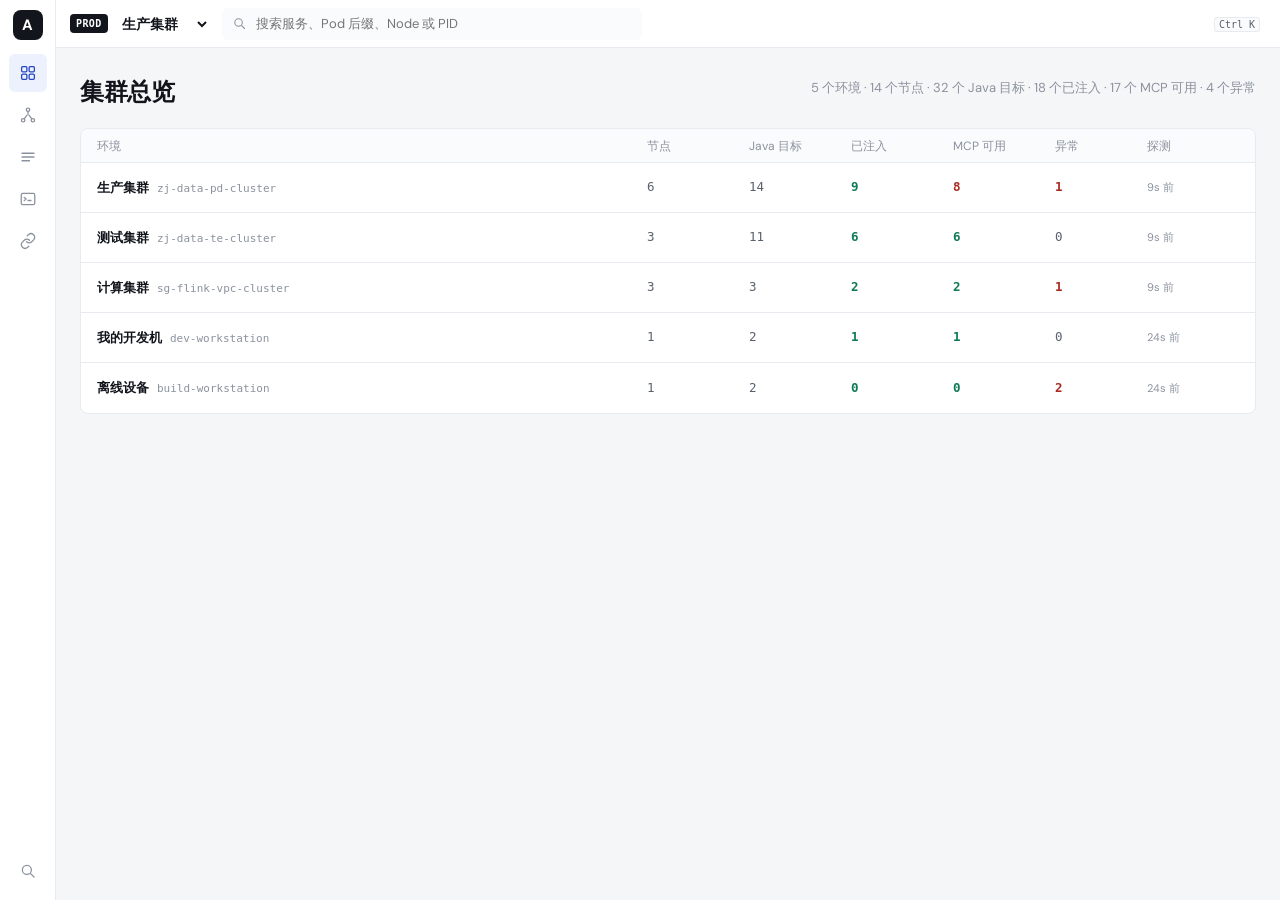
==== commit 46061c5e: "feat: add fleet overview and a node-first cluster view The workbench now opens on a fleet overview a" ====
--- a/ui-prototype/index.html
+++ b/ui-prototype/index.html
@@ -13,6 +13,10 @@
       content="default-src 'none'; script-src 'self'; style-src 'self'; font-src 'self'; img-src 'self' data:; connect-src 'none'; base-uri 'none'; form-action 'none'"
     />
     <title>Arthas Workbench · Java 运行时诊断台</title>
+    <link
+      rel="icon"
+      href="data:image/svg+xml,%3Csvg xmlns='http://www.w3.org/2000/svg' viewBox='0 0 32 32'%3E%3Crect width='32' height='32' rx='8' fill='%2312161c'/%3E%3Cpath d='M9 23 16 9l7 14M11.5 18h9' fill='none' stroke='%23fff' stroke-width='2.4' stroke-linecap='round' stroke-linejoin='round'/%3E%3C/svg%3E"
+    />
     <link rel="preload" href="./fonts/DM-Sans.ttf" as="font" type="font/ttf" crossorigin />
     <link rel="stylesheet" href="./style.css" />
     <script src="./model.js" defer></script>
@@ -83,17 +87,23 @@
       <!-- 左侧 56px 图标轨：只有三个入口 -->
       <nav class="rail" aria-label="主导航">
         <span class="rail-mark" aria-hidden="true">A</span>
-        <button class="rail-btn" data-view="workbench" aria-label="诊断台" title="诊断台 (1)">
+        <button class="rail-btn" data-view="overview" aria-label="总览" title="集群总览 (1)">
           <svg class="ic"><use href="#i-grid" /></svg>
         </button>
-        <button class="rail-btn" data-view="ledger" aria-label="批次" title="批次账本 (2)">
+        <button class="rail-btn" data-view="nodes" aria-label="集群" title="集群与节点 (2)">
+          <svg class="ic"><use href="#i-flow" /></svg>
+        </button>
+        <button class="rail-btn" data-view="workbench" aria-label="诊断台" title="目标诊断 (3)">
           <svg class="ic"><use href="#i-list" /></svg>
         </button>
-        <button class="rail-btn" data-view="pipeline" aria-label="链路" title="注入链路与 MCP (3)">
-          <svg class="ic"><use href="#i-flow" /></svg>
+        <button class="rail-btn" data-view="ledger" aria-label="批次" title="批次账本 (4)">
+          <svg class="ic"><use href="#i-terminal" /></svg>
+        </button>
+        <button class="rail-btn" data-view="pipeline" aria-label="链路" title="注入链路与 MCP (5)">
+          <svg class="ic"><use href="#i-link" /></svg>
         </button>
         <button class="rail-btn rail-bottom" id="open-cmdk" aria-label="命令面板" title="命令面板 (Ctrl+K)">
-          <svg class="ic"><use href="#i-terminal" /></svg>
+          <svg class="ic"><use href="#i-search" /></svg>
         </button>
       </nav>
 
@@ -128,11 +138,39 @@
           </button>
         </header>
 
-        <!-- 视图一：目标列表 + 证据 -->
+        <!-- 视图一：集群总览 -->
+        <main class="overview" id="view-overview" hidden>
+          <div class="page">
+            <header class="page-head">
+              <h1>集群总览</h1>
+              <p id="fleet-summary">正在汇总…</p>
+            </header>
+            <div class="fleet" id="fleet-table"></div>
+          </div>
+        </main>
+
+        <!-- 视图二：集群与节点 -->
+        <main class="nodes" id="view-nodes" hidden>
+          <div class="page">
+            <header class="page-head">
+              <div>
+                <h1 id="nodes-title">集群</h1>
+                <p id="nodes-summary"></p>
+              </div>
+              <button class="btn-text" id="nodes-to-targets" type="button">查看目标列表</button>
+            </header>
+            <div class="node-table" id="node-table"></div>
+          </div>
+        </main>
+
+        <!-- 视图三：目标列表 + 证据 -->
         <main class="workbench" id="view-workbench">
           <section class="targets" aria-label="诊断目标">
             <div class="list-head">
-              <span class="list-title"><strong id="target-count">14</strong> 个目标</span>
+              <span class="list-title">
+                <button class="back-link" id="targets-back" type="button" aria-label="返回节点视图">← 节点</button>
+                <strong id="target-count">14</strong> 个目标
+              </span>
               <label class="ns-filter">
                 <select id="ns-select" aria-label="按 Namespace 筛选"></select>
               </label>
--- a/ui-prototype/style.css
+++ b/ui-prototype/style.css
@@ -99,6 +99,43 @@
   height: 0;
 }
 
+.list,
+.evidence,
+.ledger-rows,
+.palette-list,
+.sheet-body,
+.pipeline {
+  scrollbar-width: thin;
+  scrollbar-color: var(--line-strong) transparent;
+}
+
+.list::-webkit-scrollbar,
+.evidence::-webkit-scrollbar,
+.ledger-rows::-webkit-scrollbar,
+.palette-list::-webkit-scrollbar,
+.sheet-body::-webkit-scrollbar,
+.pipeline::-webkit-scrollbar {
+  width: 11px;
+  height: 11px;
+}
+
+.list::-webkit-scrollbar-thumb,
+.evidence::-webkit-scrollbar-thumb,
+.ledger-rows::-webkit-scrollbar-thumb,
+.palette-list::-webkit-scrollbar-thumb,
+.sheet-body::-webkit-scrollbar-thumb,
+.pipeline::-webkit-scrollbar-thumb {
+  border: 3px solid transparent;
+  border-radius: 8px;
+  background-clip: content-box;
+  background-color: #cfd5df;
+}
+
+.list::-webkit-scrollbar-thumb:hover,
+.evidence::-webkit-scrollbar-thumb:hover {
+  background-color: #b3bccb;
+}
+
 .ic {
   width: 18px;
   height: 18px;
@@ -1072,6 +1109,213 @@
   font-size: 13px;
   max-width: 520px;
   line-height: 1.7;
+}
+
+/* =========================================================
+   Overview & cluster nodes
+   ========================================================= */
+.overview,
+.nodes {
+  flex: 1;
+  min-height: 0;
+  overflow: auto;
+  background: var(--bg);
+}
+
+.page {
+  max-width: 1240px;
+  margin: 0 auto;
+  padding: 26px 24px 40px;
+}
+
+.page-head {
+  display: flex;
+  align-items: flex-start;
+  justify-content: space-between;
+  gap: 16px;
+  margin-bottom: 18px;
+}
+
+.page-head h1 {
+  margin: 0;
+  font-size: 24px;
+  font-weight: 650;
+  letter-spacing: -0.015em;
+}
+
+.page-head p {
+  margin: 4px 0 0;
+  font-size: 13px;
+  color: var(--ink-3);
+}
+
+.fleet,
+.node-table {
+  background: var(--surface);
+  border: 1px solid var(--line);
+  border-radius: 8px;
+  overflow: hidden;
+}
+
+.fleet-row,
+.node-row {
+  display: grid;
+  align-items: center;
+  gap: 12px;
+  padding: 0 16px;
+  min-height: 50px;
+  border-bottom: 1px solid var(--line);
+  font-size: 13px;
+}
+
+.fleet-row:last-child,
+.node-row:last-child {
+  border-bottom: 0;
+}
+
+.fleet-row {
+  grid-template-columns: minmax(0, 1.6fr) 90px 90px 90px 90px 80px 92px;
+  cursor: pointer;
+}
+
+.node-row {
+  grid-template-columns: minmax(150px, 1.4fr) 70px 80px 90px minmax(120px, 1fr) 92px 22px;
+  cursor: pointer;
+}
+
+.fleet-row:hover,
+.node-row:hover {
+  background: var(--hover);
+}
+
+.fleet-row.head,
+.node-row.head {
+  min-height: 34px;
+  background: var(--surface-2);
+  font-size: 12px;
+  color: var(--ink-3);
+  cursor: default;
+}
+
+.fleet-name,
+.node-name {
+  display: flex;
+  align-items: baseline;
+  gap: 8px;
+  font-weight: 600;
+  white-space: nowrap;
+  overflow: hidden;
+  text-overflow: ellipsis;
+}
+
+.fleet-name small,
+.node-name small {
+  font-family: var(--mono);
+  font-size: 11px;
+  color: var(--ink-3);
+  font-weight: 400;
+}
+
+.n {
+  font-family: var(--mono);
+  font-size: 12.5px;
+  color: var(--ink-2);
+}
+
+.n.bad {
+  color: var(--bad);
+  font-weight: 600;
+}
+
+.n.ok {
+  color: var(--ok);
+  font-weight: 600;
+}
+
+.ns-list {
+  display: flex;
+  gap: 4px;
+  flex-wrap: wrap;
+  min-width: 0;
+}
+
+.ns-chip {
+  padding: 1px 6px;
+  border-radius: 3px;
+  background: var(--surface-2);
+  border: 1px solid var(--line);
+  font-family: var(--mono);
+  font-size: 10.5px;
+  color: var(--ink-2);
+  white-space: nowrap;
+}
+
+.ns-chip.more {
+  background: transparent;
+  border-style: dashed;
+  color: var(--ink-3);
+}
+
+.chev {
+  color: var(--ink-3);
+  font-size: 11px;
+  transition: transform 140ms var(--ease);
+}
+
+.node-row.open .chev {
+  transform: rotate(90deg);
+}
+
+.node-detail {
+  background: var(--surface-2);
+  border-bottom: 1px solid var(--line);
+  padding: 10px 16px 14px 34px;
+}
+
+.node-detail:last-child {
+  border-bottom: 0;
+}
+
+.ns-row {
+  display: grid;
+  grid-template-columns: minmax(150px, 1.4fr) 70px 80px 90px 92px;
+  gap: 12px;
+  align-items: center;
+  padding: 7px 0;
+  border-bottom: 1px dashed var(--line);
+  font-size: 12.5px;
+  cursor: pointer;
+}
+
+.ns-row:last-child {
+  border-bottom: 0;
+}
+
+.ns-row:hover .ns-name {
+  color: var(--accent-ink);
+}
+
+.ns-name {
+  font-family: var(--mono);
+  font-size: 12px;
+}
+
+.muted-cap {
+  font-size: 11px;
+  color: var(--ink-3);
+}
+
+.back-link {
+  margin-right: 10px;
+  padding: 2px 6px;
+  border-radius: 4px;
+  color: var(--ink-3);
+  font-size: 12px;
+}
+
+.back-link:hover {
+  background: var(--hover);
+  color: var(--ink);
 }
 
 /* =========================================================
@@ -1613,6 +1857,45 @@
     margin-left: 0;
   }
 
+  .page {
+    padding: 18px 14px 28px;
+  }
+
+  .page-head h1 {
+    font-size: 20px;
+  }
+
+  .fleet-row {
+    grid-template-columns: minmax(0, 1.5fr) 52px 64px 62px;
+    padding: 0 12px;
+  }
+
+  .node-row {
+    grid-template-columns: minmax(110px, 1.4fr) 56px 52px 18px;
+    padding: 0 12px;
+  }
+
+  .fleet-row > :nth-child(5),
+  .fleet-row > :nth-child(6),
+  .fleet-row > :nth-child(7),
+  .node-row > :nth-child(2),
+  .node-row > :nth-child(5),
+  .node-row > :nth-child(6) {
+    display: none;
+  }
+
+  .node-detail {
+    padding-left: 16px;
+  }
+
+  .ns-row {
+    grid-template-columns: minmax(110px, 1.4fr) 52px 56px 52px;
+  }
+
+  .ns-row > :last-child {
+    display: none;
+  }
+
   .steps li {
     grid-template-columns: minmax(0, 1fr);
     gap: 6px;
